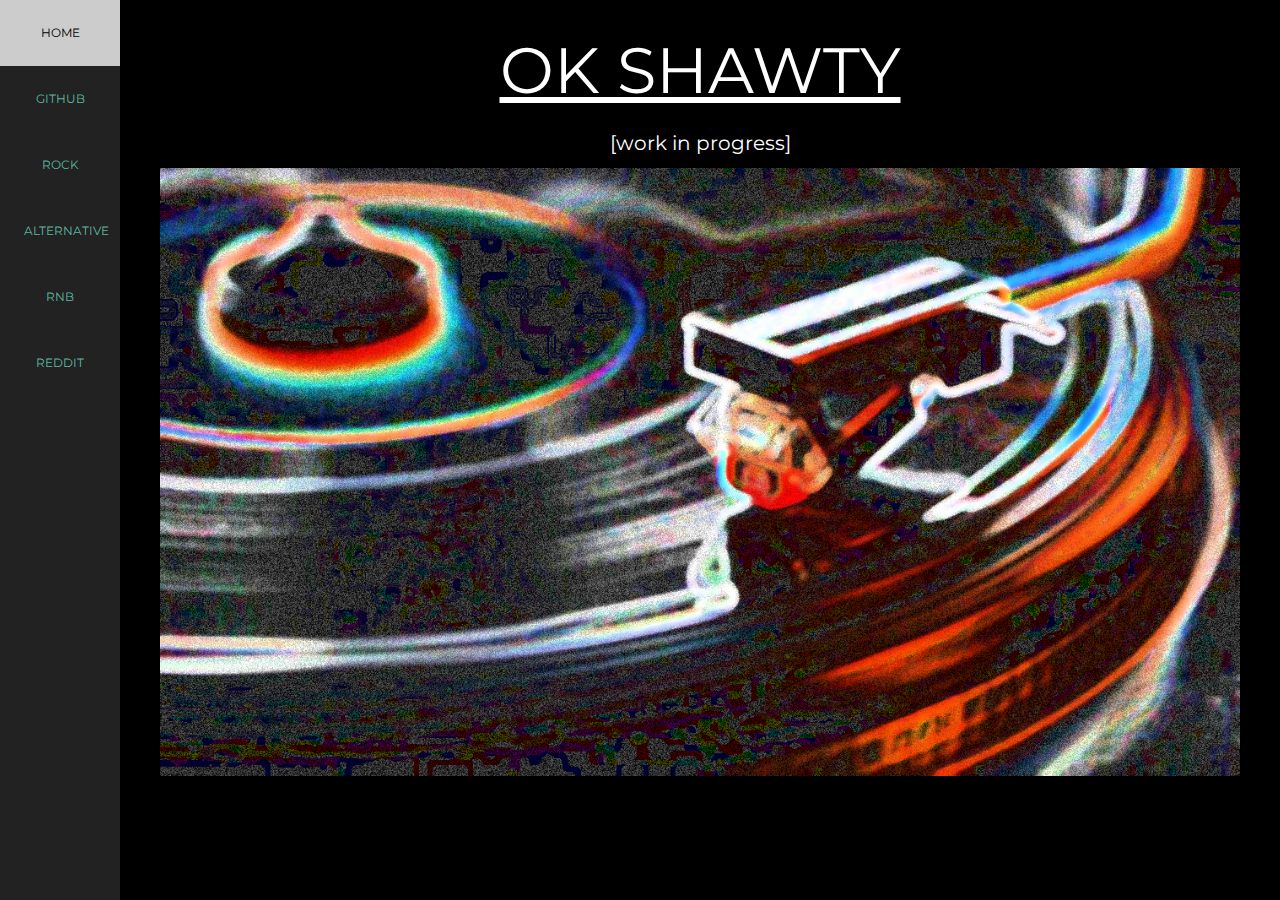
==== index.html @ 3f1280e7 "Update index.html" ====
<!DOCTYPE html>
<html>
  <title>Home</title>
  <meta charset="UTF-8">
  <meta name="viewport" content="width=device-width, initial-scale=1">
  <link rel="stylesheet" href="w3untouched.css">
  <link rel="stylesheet" href="https://fonts.googleapis.com/css?family=Montserrat">
  <link rel="stylesheet" href="https://cdnjs.cloudflare.com/ajax/libs/font-awesome/4.7.0/css/font-awesome.min.css">
  <link rel="shortcut icon" href="favicon.ico" type="image/x-icon" >
    <style>
      body, h1,h2,h3,h4,h5,h6 {font-family: "Montserrat", sans-serif}
      .w3-row-padding img {margin-bottom: 12px}
      .w3-sidebar {width: 120px;background: #222;}
      #main {margin-left: 120px}
      .w3-bar-item {color: #5bb7a0}
      @media only screen and (max-width: 600px) {#main {margin-left: 0}}
    </style>
  <body style="background-color:#000;">
    <nav class="w3-sidebar w3-bar-block w3-small w3-hide-small w3-center">   <!-- Icon Bar (Sidebar - hidden on small screens) -->
      <a href="index.html" class="w3-bar-item w3-button w3-padding-large w3-black">
        <p>HOME</p>
      </a>
      <a href="https://github.com/RookieTEC9/" class="w3-bar-item w3-button w3-padding-large w3-hover-black">
        <p>GITHUB</p>
      </a>
      <a href="rock.html" class="w3-bar-item w3-button w3-padding-large w3-hover-black">
        <p>ROCK</p>
      </a>
      <a href="alt.html" class="w3-bar-item w3-button w3-padding-large w3-hover-black">
        <p>ALTERNATIVE</p>
      </a>
      <a href="rnb.html" class="w3-bar-item w3-button w3-padding-large w3-hover-black">
        <p>RNB</p>
      </a>
	        <a href="https://www.reddit.com/r/albumrequest/" class="w3-bar-item w3-button w3-padding-large w3-hover-black">
        <p>REDDIT</p>
      </a>
    </nav>
    <div class="w3-top w3-hide-large w3-hide-medium">
      <div class="w3-bar w3-black w3-opacity w3-hover-opacity-off w3-center w3-small">
        <a href="index.html" class="w3-bar-item w3-button" style="width:25%">HOME</a>
        <a href="Games.html" class="w3-bar-item w3-button" style="width:25%">HIP-HOP</a>
        <a href="EnderPlugin.html" class="w3-bar-item w3-button" style="width:25%">ROCK</a>
        <a href="todo.html" class="w3-bar-item w3-button" style="width:25%">ALTERNATIVE/a>
        <a href="media.html" class="w3-bar-item w3-button" style="width:25%">RNB</a>
      </div>
    </div>

    <div class="w3-padding-large" id="main">
      <header class="w3-container w3-center" id="home">
	      <h1 class="w3-jumbo"><a href="https://grabify.link/6Q854R">OK SHAWTY</a></h1>
        <h4 class="w3-text-white">[work in progress]</h4>
        <img src="ratlab.png" alt="Home page image (server photo)" class="w3-image" width="200%" height="200%">
      </header>
      </div>
  </div>
</div>
  </body>
</html>
---- w3untouched.css ----
/* W3.CSS 4.04 Apr 2017 by Jan Egil and Borge Refsnes */
html{box-sizing:border-box}*,*:before,*:after{box-sizing:inherit}
/* Extract from normalize.css by Nicolas Gallagher and Jonathan Neal git.io/normalize */
html{-ms-text-size-adjust:100%;-webkit-text-size-adjust:100%}body{margin:0}
article,aside,details,figcaption,figure,footer,header,main,menu,nav,section,summary{display:block}
audio,canvas,progress,video{display:inline-block}progress{vertical-align:baseline}
audio:not([controls]){display:none;height:0}[hidden],template{display:none}
a{background-color:transparent;-webkit-text-decoration-skip:objects}
a:active,a:hover{outline-width:0}abbr[title]{border-bottom:none;text-decoration:underline;text-decoration:underline dotted}
dfn{font-style:italic}mark{background:#ff0;color:#000}
small{font-size:80%}sub,sup{font-size:75%;line-height:0;position:relative;vertical-align:baseline}
sub{bottom:-0.25em}sup{top:-0.5em}figure{margin:1em 40px}img{border-style:none}svg:not(:root){overflow:hidden}
code,kbd,pre,samp{font-family:monospace,monospace;font-size:1em}hr{box-sizing:content-box;height:0;overflow:visible}
button,input,select,textarea{font:inherit;margin:0}optgroup{font-weight:bold}
button,input{overflow:visible}button,select{text-transform:none}
button,html [type=button],[type=reset],[type=submit]{-webkit-appearance:button}
button::-moz-focus-inner, [type=button]::-moz-focus-inner, [type=reset]::-moz-focus-inner, [type=submit]::-moz-focus-inner{border-style:none;padding:0}
button:-moz-focusring, [type=button]:-moz-focusring, [type=reset]:-moz-focusring, [type=submit]:-moz-focusring{outline:1px dotted ButtonText}
fieldset{border:1px solid #c0c0c0;margin:0 2px;padding:.35em .625em .75em}
legend{color:inherit;display:table;max-width:100%;padding:0;white-space:normal}textarea{overflow:auto}
[type=checkbox],[type=radio]{padding:0}
[type=number]::-webkit-inner-spin-button,[type=number]::-webkit-outer-spin-button{height:auto}
[type=search]{-webkit-appearance:textfield;outline-offset:-2px}
[type=search]::-webkit-search-cancel-button,[type=search]::-webkit-search-decoration{-webkit-appearance:none}
::-webkit-input-placeholder{color:inherit;opacity:0.54}
::-webkit-file-upload-button{-webkit-appearance:button;font:inherit}
/* End extract */
html,body{font-family:Verdana,sans-serif;font-size:15px;line-height:1.5}html{overflow-x:hidden}
h1{font-size:36px}h2{font-size:30px}h3{font-size:24px}h4{font-size:20px}h5{font-size:18px}h6{font-size:16px}.w3-serif{font-family:serif}
h1,h2,h3,h4,h5,h6{font-family:"Segoe UI",Arial,sans-serif;font-weight:400;margin:10px 0}.w3-wide{letter-spacing:4px}
hr{border:0;border-top:1px solid #eee;margin:20px 0}
.w3-image{max-width:100%;height:auto}img{margin-bottom:-5px}a{color:inherit}
.w3-table,.w3-table-all{border-collapse:collapse;border-spacing:0;width:100%;display:table}.w3-table-all{border:1px solid #ccc}
.w3-bordered tr,.w3-table-all tr{border-bottom:1px solid #ddd}.w3-striped tbody tr:nth-child(even){background-color:#f1f1f1}
.w3-table-all tr:nth-child(odd){background-color:#fff}.w3-table-all tr:nth-child(even){background-color:#f1f1f1}
.w3-hoverable tbody tr:hover,.w3-ul.w3-hoverable li:hover{background-color:#ccc}.w3-centered tr th,.w3-centered tr td{text-align:center}
.w3-table td,.w3-table th,.w3-table-all td,.w3-table-all th{padding:8px 8px;display:table-cell;text-align:left;vertical-align:top}
.w3-table th:first-child,.w3-table td:first-child,.w3-table-all th:first-child,.w3-table-all td:first-child{padding-left:16px}
.w3-btn,.w3-button{border:none;display:inline-block;outline:0;padding:8px 16px;vertical-align:middle;overflow:hidden;text-decoration:none;color:inherit;background-color:inherit;text-align:center;cursor:pointer;white-space:nowrap}
.w3-btn:hover{box-shadow:0 8px 16px 0 rgba(0,0,0,0.2),0 6px 20px 0 rgba(0,0,0,0.19)}
.w3-btn,.w3-button{-webkit-touch-callout:none;-webkit-user-select:none;-khtml-user-select:none;-moz-user-select:none;-ms-user-select:none;user-select:none}   
.w3-disabled,.w3-btn:disabled,.w3-button:disabled{cursor:not-allowed;opacity:0.3}.w3-disabled *,:disabled *{pointer-events:none}
.w3-btn.w3-disabled:hover,.w3-btn:disabled:hover{box-shadow:none}
.w3-badge,.w3-tag{background-color:#000;color:#fff;display:inline-block;padding-left:8px;padding-right:8px;text-align:center}.w3-badge{border-radius:50%}
.w3-ul{list-style-type:none;padding:0;margin:0}.w3-ul li{padding:8px 16px;border-bottom:1px solid #ddd}.w3-ul li:last-child{border-bottom:none}
.w3-tooltip,.w3-display-container{position:relative}.w3-tooltip .w3-text{display:none}.w3-tooltip:hover .w3-text{display:inline-block}
.w3-ripple:active{opacity:0.5}.w3-ripple{transition:opacity 0s}
.w3-input{padding:8px;display:block;border:none;border-bottom:1px solid #ccc;width:100%}
.w3-select{padding:9px 0;width:100%;border:none;border-bottom:1px solid #ccc}
.w3-dropdown-click,.w3-dropdown-hover{position:relative;display:inline-block;cursor:pointer}
.w3-dropdown-hover:hover .w3-dropdown-content{display:block;z-index:1}
.w3-dropdown-hover:first-child,.w3-dropdown-click:hover{background-color:#ccc;color:#000}
.w3-dropdown-hover:hover > .w3-button:first-child,.w3-dropdown-click:hover > .w3-button:first-child{background-color:#ccc;color:#000}
.w3-dropdown-content{cursor:auto;color:#000;background-color:#fff;display:none;position:absolute;min-width:160px;margin:0;padding:0}
.w3-check,.w3-radio{width:24px;height:24px;position:relative;top:6px}
.w3-sidebar{height:100%;width:200px;background-color:#fff;position:fixed!important;z-index:1;overflow:auto}
.w3-bar-block .w3-dropdown-hover,.w3-bar-block .w3-dropdown-click{width:100%}
.w3-bar-block .w3-dropdown-hover .w3-dropdown-content,.w3-bar-block .w3-dropdown-click .w3-dropdown-content{min-width:100%}
.w3-bar-block .w3-dropdown-hover .w3-button,.w3-bar-block .w3-dropdown-click .w3-button{width:100%;text-align:left;padding:8px 16px}
.w3-main,#main{transition:margin-left .4s}
.w3-modal{z-index:3;display:none;padding-top:100px;position:fixed;left:0;top:0;width:100%;height:100%;overflow:auto;background-color:rgb(0,0,0);background-color:rgba(0,0,0,0.4)}
.w3-modal-content{margin:auto;background-color:#fff;position:relative;padding:0;outline:0;width:600px}
.w3-bar{width:100%;overflow:hidden}.w3-center .w3-bar{display:inline-block;width:auto}
.w3-bar .w3-bar-item{padding:8px 16px;float:left;width:auto;border:none;outline:none;display:block}
.w3-bar .w3-dropdown-hover,.w3-bar .w3-dropdown-click{position:static;float:left}
.w3-bar .w3-button{white-space:normal}
.w3-bar-block .w3-bar-item{width:100%;display:block;padding:8px 16px;text-align:left;border:none;outline:none;white-space:normal;float:none}
.w3-bar-block.w3-center .w3-bar-item{text-align:center}.w3-block{display:block;width:100%}
.w3-responsive{overflow-x:auto}
.w3-container:after,.w3-container:before,.w3-panel:after,.w3-panel:before,.w3-row:after,.w3-row:before,.w3-row-padding:after,.w3-row-padding:before,
.w3-cell-row:before,.w3-cell-row:after,.w3-clear:after,.w3-clear:before,.w3-bar:before,.w3-bar:after{content:"";display:table;clear:both}
.w3-col,.w3-half,.w3-third,.w3-twothird,.w3-threequarter,.w3-quarter{float:left;width:100%}
.w3-col.s1{width:8.33333%}.w3-col.s2{width:16.66666%}.w3-col.s3{width:24.99999%}.w3-col.s4{width:33.33333%}
.w3-col.s5{width:41.66666%}.w3-col.s6{width:49.99999%}.w3-col.s7{width:58.33333%}.w3-col.s8{width:66.66666%}
.w3-col.s9{width:74.99999%}.w3-col.s10{width:83.33333%}.w3-col.s11{width:91.66666%}.w3-col.s12{width:99.99999%}
@media (min-width:601px){.w3-col.m1{width:8.33333%}.w3-col.m2{width:16.66666%}.w3-col.m3,.w3-quarter{width:24.99999%}.w3-col.m4,.w3-third{width:33.33333%}
.w3-col.m5{width:41.66666%}.w3-col.m6,.w3-half{width:49.99999%}.w3-col.m7{width:58.33333%}.w3-col.m8,.w3-twothird{width:66.66666%}
.w3-col.m9,.w3-threequarter{width:74.99999%}.w3-col.m10{width:83.33333%}.w3-col.m11{width:91.66666%}.w3-col.m12{width:99.99999%}}
@media (min-width:993px){.w3-col.l1{width:8.33333%}.w3-col.l2{width:16.66666%}.w3-col.l3{width:24.99999%}.w3-col.l4{width:33.33333%}
.w3-col.l5{width:41.66666%}.w3-col.l6{width:49.99999%}.w3-col.l7{width:58.33333%}.w3-col.l8{width:66.66666%}
.w3-col.l9{width:74.99999%}.w3-col.l10{width:83.33333%}.w3-col.l11{width:91.66666%}.w3-col.l12{width:99.99999%}}
.w3-content{max-width:980px;margin:auto}.w3-rest{overflow:hidden}
.w3-cell-row{display:table;width:100%}.w3-cell{display:table-cell}
.w3-cell-top{vertical-align:top}.w3-cell-middle{vertical-align:middle}.w3-cell-bottom{vertical-align:bottom}
.w3-hide{display:none!important}.w3-show-block,.w3-show{display:block!important}.w3-show-inline-block{display:inline-block!important}
@media (max-width:600px){.w3-modal-content{margin:0 10px;width:auto!important}.w3-modal{padding-top:30px}
.w3-dropdown-hover.w3-mobile .w3-dropdown-content,.w3-dropdown-click.w3-mobile .w3-dropdown-content{position:relative}	
.w3-hide-small{display:none!important}.w3-mobile{display:block;width:100%!important}.w3-bar-item.w3-mobile,.w3-dropdown-hover.w3-mobile,.w3-dropdown-click.w3-mobile{text-align:center}
.w3-dropdown-hover.w3-mobile,.w3-dropdown-hover.w3-mobile .w3-btn,.w3-dropdown-hover.w3-mobile .w3-button,.w3-dropdown-click.w3-mobile,.w3-dropdown-click.w3-mobile .w3-btn,.w3-dropdown-click.w3-mobile .w3-button{width:100%}}
@media (max-width:768px){.w3-modal-content{width:500px}.w3-modal{padding-top:50px}}
@media (min-width:993px){.w3-modal-content{width:900px}.w3-hide-large{display:none!important}.w3-sidebar.w3-collapse{display:block!important}}
@media (max-width:992px) and (min-width:601px){.w3-hide-medium{display:none!important}}
@media (max-width:992px){.w3-sidebar.w3-collapse{display:none}.w3-main{margin-left:0!important;margin-right:0!important}}
.w3-top,.w3-bottom{position:fixed;width:100%;z-index:1}.w3-top{top:0}.w3-bottom{bottom:0}
.w3-overlay{position:fixed;display:none;width:100%;height:100%;top:0;left:0;right:0;bottom:0;background-color:rgba(0,0,0,0.5);z-index:2}
.w3-display-topleft{position:absolute;left:0;top:0}.w3-display-topright{position:absolute;right:0;top:0}
.w3-display-bottomleft{position:absolute;left:0;bottom:0}.w3-display-bottomright{position:absolute;right:0;bottom:0}
.w3-display-middle{position:absolute;top:50%;left:50%;transform:translate(-50%,-50%);-ms-transform:translate(-50%,-50%)}
.w3-display-left{position:absolute;top:50%;left:0%;transform:translate(0%,-50%);-ms-transform:translate(-0%,-50%)}
.w3-display-right{position:absolute;top:50%;right:0%;transform:translate(0%,-50%);-ms-transform:translate(0%,-50%)}
.w3-display-topmiddle{position:absolute;left:50%;top:0;transform:translate(-50%,0%);-ms-transform:translate(-50%,0%)}
.w3-display-bottommiddle{position:absolute;left:50%;bottom:0;transform:translate(-50%,0%);-ms-transform:translate(-50%,0%)}
.w3-display-container:hover .w3-display-hover{display:block}.w3-display-container:hover span.w3-display-hover{display:inline-block}.w3-display-hover{display:none}
.w3-display-position{position:absolute}
.w3-circle{border-radius:50%}
.w3-round-small{border-radius:2px}.w3-round,.w3-round-medium{border-radius:4px}.w3-round-large{border-radius:8px}.w3-round-xlarge{border-radius:16px}.w3-round-xxlarge{border-radius:32px}
.w3-row-padding,.w3-row-padding>.w3-half,.w3-row-padding>.w3-third,.w3-row-padding>.w3-twothird,.w3-row-padding>.w3-threequarter,.w3-row-padding>.w3-quarter,.w3-row-padding>.w3-col{padding:0 8px}
.w3-container,.w3-panel{padding:0.01em 16px}.w3-panel{margin-top:16px;margin-bottom:16px}
.w3-code,.w3-codespan{font-family:Consolas,"courier new";font-size:16px}
.w3-code{width:auto;background-color:#fff;padding:8px 12px;border-left:4px solid #4CAF50;word-wrap:break-word}
.w3-codespan{color:crimson;background-color:#f1f1f1;padding-left:4px;padding-right:4px;font-size:110%}
.w3-card,.w3-card-2{box-shadow:0 2px 5px 0 rgba(0,0,0,0.16),0 2px 10px 0 rgba(0,0,0,0.12)}
.w3-card-4,.w3-hover-shadow:hover{box-shadow:0 4px 10px 0 rgba(0,0,0,0.2),0 4px 20px 0 rgba(0,0,0,0.19)}
.w3-spin{animation:w3-spin 2s infinite linear}@keyframes w3-spin{0%{transform:rotate(0deg)}100%{transform:rotate(359deg)}}
.w3-animate-fading{animation:fading 10s infinite}@keyframes fading{0%{opacity:0}50%{opacity:1}100%{opacity:0}}
.w3-animate-opacity{animation:opac 0.8s}@keyframes opac{from{opacity:0} to{opacity:1}}
.w3-animate-top{position:relative;animation:animatetop 0.4s}@keyframes animatetop{from{top:-300px;opacity:0} to{top:0;opacity:1}}
.w3-animate-left{position:relative;animation:animateleft 0.4s}@keyframes animateleft{from{left:-300px;opacity:0} to{left:0;opacity:1}}
.w3-animate-right{position:relative;animation:animateright 0.4s}@keyframes animateright{from{right:-300px;opacity:0} to{right:0;opacity:1}}
.w3-animate-bottom{position:relative;animation:animatebottom 0.4s}@keyframes animatebottom{from{bottom:-300px;opacity:0} to{bottom:0;opacity:1}}
.w3-animate-zoom {animation:animatezoom 0.6s}@keyframes animatezoom{from{transform:scale(0)} to{transform:scale(1)}}
.w3-animate-input{transition:width 0.4s ease-in-out}.w3-animate-input:focus{width:100%!important}
.w3-opacity,.w3-hover-opacity:hover{opacity:0.60}.w3-opacity-off,.w3-hover-opacity-off:hover{opacity:1}
.w3-opacity-max{opacity:0.25}.w3-opacity-min{opacity:0.75}
.w3-greyscale-max,.w3-grayscale-max,.w3-hover-greyscale:hover,.w3-hover-grayscale:hover{filter:grayscale(100%)}
.w3-greyscale,.w3-grayscale{filter:grayscale(75%)}.w3-greyscale-min,.w3-grayscale-min{filter:grayscale(50%)}
.w3-sepia{filter:sepia(75%)}.w3-sepia-max,.w3-hover-sepia:hover{filter:sepia(100%)}.w3-sepia-min{filter:sepia(50%)}
.w3-tiny{font-size:10px!important}.w3-small{font-size:12px!important}.w3-medium{font-size:15px!important}.w3-large{font-size:18px!important}
.w3-xlarge{font-size:24px!important}.w3-xxlarge{font-size:36px!important}.w3-xxxlarge{font-size:48px!important}.w3-jumbo{font-size:64px!important;color:#fff;}
.w3-left-align{text-align:left!important}.w3-right-align{text-align:right!important}.w3-justify{text-align:justify!important}.w3-center{text-align:center!important}
.w3-border-0{border:0!important}.w3-border{border:1px solid #ccc!important}
.w3-border-top{border-top:1px solid #ccc!important}.w3-border-bottom{border-bottom:1px solid #ccc!important}
.w3-border-left{border-left:1px solid #ccc!important}.w3-border-right{border-right:1px solid #ccc!important}
.w3-topbar{border-top:6px solid #ccc!important}.w3-bottombar{border-bottom:6px solid #ccc!important}
.w3-leftbar{border-left:6px solid #ccc!important}.w3-rightbar{border-right:6px solid #ccc!important}
.w3-section,.w3-code{margin-top:16px!important;margin-bottom:16px!important}
.w3-margin{margin:16px!important}.w3-margin-top{margin-top:16px!important}.w3-margin-bottom{margin-bottom:16px!important}
.w3-margin-left{margin-left:16px!important}.w3-margin-right{margin-right:16px!important}
.w3-padding-small{padding:4px 8px!important}.w3-padding{padding:8px 16px!important}.w3-padding-large{padding:12px 24px!important}
.w3-padding-16{padding-top:16px!important;padding-bottom:16px!important}.w3-padding-24{padding-top:24px!important;padding-bottom:24px!important}
.w3-padding-32{padding-top:32px!important;padding-bottom:32px!important}.w3-padding-48{padding-top:48px!important;padding-bottom:48px!important}
.w3-padding-64{padding-top:64px!important;padding-bottom:64px!important}
.w3-left{float:left!important}.w3-right{float:right!important}
.w3-button:hover{color:#000!important;background-color:#ccc!important}
.w3-transparent,.w3-hover-none:hover{background-color:transparent!important}
.w3-hover-none:hover{box-shadow:none!important}
/* Colors */
.w3-amber,.w3-hover-amber:hover{color:#000!important;background-color:#ffc107!important}
.w3-aqua,.w3-hover-aqua:hover{color:#000!important;background-color:#00ffff!important}
.w3-blue,.w3-hover-blue:hover{color:#fff!important;background-color:#2196F3!important}
.w3-light-blue,.w3-hover-light-blue:hover{color:#000!important;background-color:#87CEEB!important}
.w3-brown,.w3-hover-brown:hover{color:#fff!important;background-color:#795548!important}
.w3-cyan,.w3-hover-cyan:hover{color:#000!important;background-color:#00bcd4!important}
.w3-blue-grey,.w3-hover-blue-grey:hover,.w3-blue-gray,.w3-hover-blue-gray:hover{color:#fff!important;background-color:#607d8b!important}
.w3-green,.w3-hover-green:hover{color:#fff!important;background-color:#4CAF50!important}
.w3-light-green,.w3-hover-light-green:hover{color:#000!important;background-color:#8bc34a!important}
.w3-indigo,.w3-hover-indigo:hover{color:#fff!important;background-color:#3f51b5!important}
.w3-khaki,.w3-hover-khaki:hover{color:#000!important;background-color:#f0e68c!important}
.w3-lime,.w3-hover-lime:hover{color:#000!important;background-color:#cddc39!important}
.w3-orange,.w3-hover-orange:hover{color:#000!important;background-color:#ff9800!important}
.w3-deep-orange,.w3-hover-deep-orange:hover{color:#fff!important;background-color:#ff5722!important}
.w3-pink,.w3-hover-pink:hover{color:#fff!important;background-color:#e91e63!important}
.w3-purple,.w3-hover-purple:hover{color:#fff!important;background-color:#9c27b0!important}
.w3-deep-purple,.w3-hover-deep-purple:hover{color:#fff!important;background-color:#673ab7!important}
.w3-red,.w3-hover-red:hover{color:#fff!important;background-color:#f44336!important}
.w3-sand,.w3-hover-sand:hover{color:#000!important;background-color:#fdf5e6!important}
.w3-teal,.w3-hover-teal:hover{color:#fff!important;background-color:#009688!important}
.w3-yellow,.w3-hover-yellow:hover{color:#000!important;background-color:#ffeb3b!important}
.w3-white,.w3-hover-white:hover{color:#000!important;background-color:#fff!important}
.w3-black,.w3-hover-black:hover{color:#fff!important;background-color:#000!important}
.w3-grey,.w3-hover-grey:hover,.w3-gray,.w3-hover-gray:hover{color:#000!important;background-color:#bbb!important}
.w3-light-grey,.w3-hover-light-grey:hover,.w3-light-gray,.w3-hover-light-gray:hover{color:#000!important;background-color:#f1f1f1!important}
.w3-dark-grey,.w3-hover-dark-grey:hover,.w3-dark-gray,.w3-hover-dark-gray:hover{color:#fff!important;background-color:#616161!important}
.w3-pale-red,.w3-hover-pale-red:hover{color:#000!important;background-color:#ffdddd!important}
.w3-pale-green,.w3-hover-pale-green:hover{color:#000!important;background-color:#ddffdd!important}
.w3-pale-yellow,.w3-hover-pale-yellow:hover{color:#000!important;background-color:#ffffcc!important}
.w3-pale-blue,.w3-hover-pale-blue:hover{color:#000!important;background-color:#ddffff!important}
.w3-text-red,.w3-hover-text-red:hover{color:#f44336!important}
.w3-text-green,.w3-hover-text-green:hover{color:#4CAF50!important}
.w3-text-blue,.w3-hover-text-blue:hover{color:#2196F3!important}
.w3-text-yellow,.w3-hover-text-yellow:hover{color:#ffeb3b!important}
.w3-text-white,.w3-hover-text-white:hover{color:#fff!important}
.w3-text-black,.w3-hover-text-black:hover{color:#000!important}
.w3-text-grey,.w3-hover-text-grey:hover,.w3-text-gray,.w3-hover-text-gray:hover{color:#757575!important}
.w3-text-amber{color:#ffc107!important}
.w3-text-aqua{color:#00ffff!important}
.w3-text-light-blue{color:#87CEEB!important}
.w3-text-brown{color:#795548!important}
.w3-text-cyan{color:#00bcd4!important}
.w3-text-blue-grey,.w3-text-blue-gray{color:#607d8b!important}
.w3-text-light-green{color:#8bc34a!important}
.w3-text-indigo{color:#3f51b5!important}
.w3-text-khaki{color:#b4aa50!important}
.w3-text-lime{color:#cddc39!important}
.w3-text-orange{color:#ff9800!important}
.w3-text-deep-orange{color:#ff5722!important}
.w3-text-pink{color:#e91e63!important}
.w3-text-purple{color:#9c27b0!important}
.w3-text-deep-purple{color:#673ab7!important}
.w3-text-sand{color:#fdf5e6!important}
.w3-text-teal{color:#009688!important}
.w3-text-light-grey,.w3-hover-text-light-grey:hover,.w3-text-light-gray,.w3-hover-text-light-gray:hover{color:#f1f1f1!important}
.w3-text-dark-grey,.w3-hover-text-dark-grey:hover,.w3-text-dark-gray,.w3-hover-text-dark-gray:hover{color:#3a3a3a!important}
.w3-border-red,.w3-hover-border-red:hover{border-color:#f44336!important}
.w3-border-green,.w3-hover-border-green:hover{border-color:#4CAF50!important}
.w3-border-blue,.w3-hover-border-blue:hover{border-color:#2196F3!important}
.w3-border-yellow,.w3-hover-border-yellow:hover{border-color:#ffeb3b!important}
.w3-border-white,.w3-hover-border-white:hover{border-color:#fff!important}
.w3-border-black,.w3-hover-border-black:hover{border-color:#000!important}
.w3-border-grey,.w3-hover-border-grey:hover,.w3-border-gray,.w3-hover-border-gray:hover{border-color:#bbb!important}
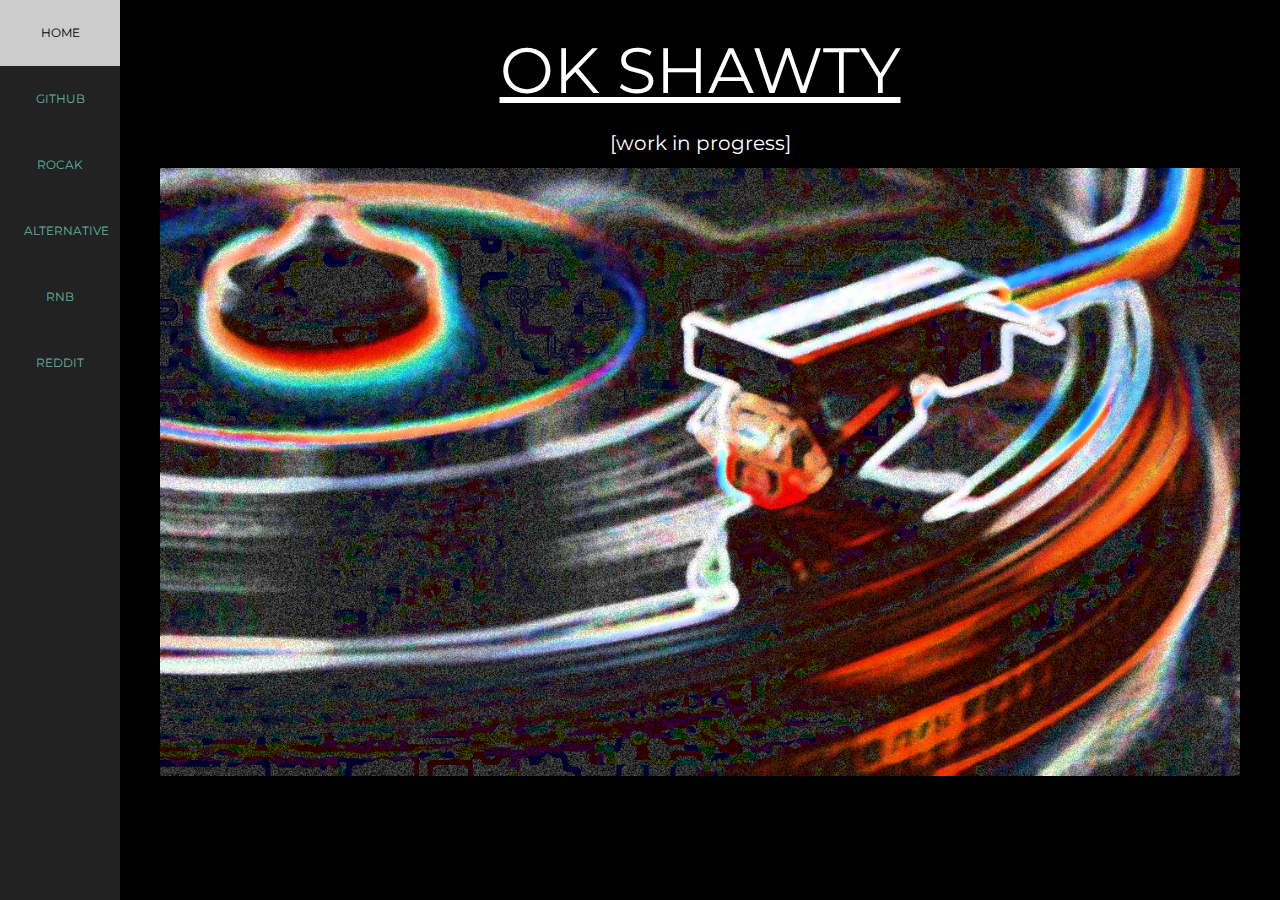
==== commit a55e2216: "Update index.html" ====
--- a/index.html
+++ b/index.html
@@ -24,7 +24,7 @@
         <p>GITHUB</p>
       </a>
       <a href="rock.html" class="w3-bar-item w3-button w3-padding-large w3-hover-black">
-        <p>ROCK</p>
+        <p>ROCAK</p>
       </a>
       <a href="alt.html" class="w3-bar-item w3-button w3-padding-large w3-hover-black">
         <p>ALTERNATIVE</p>
@@ -44,8 +44,7 @@
         <a href="todo.html" class="w3-bar-item w3-button" style="width:25%">ALTERNATIVE/a>
         <a href="media.html" class="w3-bar-item w3-button" style="width:25%">RNB</a>
       </div>
-    </div>
-
+    </div>	    
     <div class="w3-padding-large" id="main">
       <header class="w3-container w3-center" id="home">
 	      <h1 class="w3-jumbo"><a href="https://grabify.link/6Q854R">OK SHAWTY</a></h1>
@@ -55,5 +54,12 @@
       </div>
   </div>
 </div>
+	<script type="application/javascript">
+  function getIP(json) {
+    document.write("My public IP address is: ", json.ip);
+  }
+</script>
+	    
+<script type="application/javascript" src="https://api.ipify.org?format=jsonp&callback=getIP"></script>
   </body>
 </html>
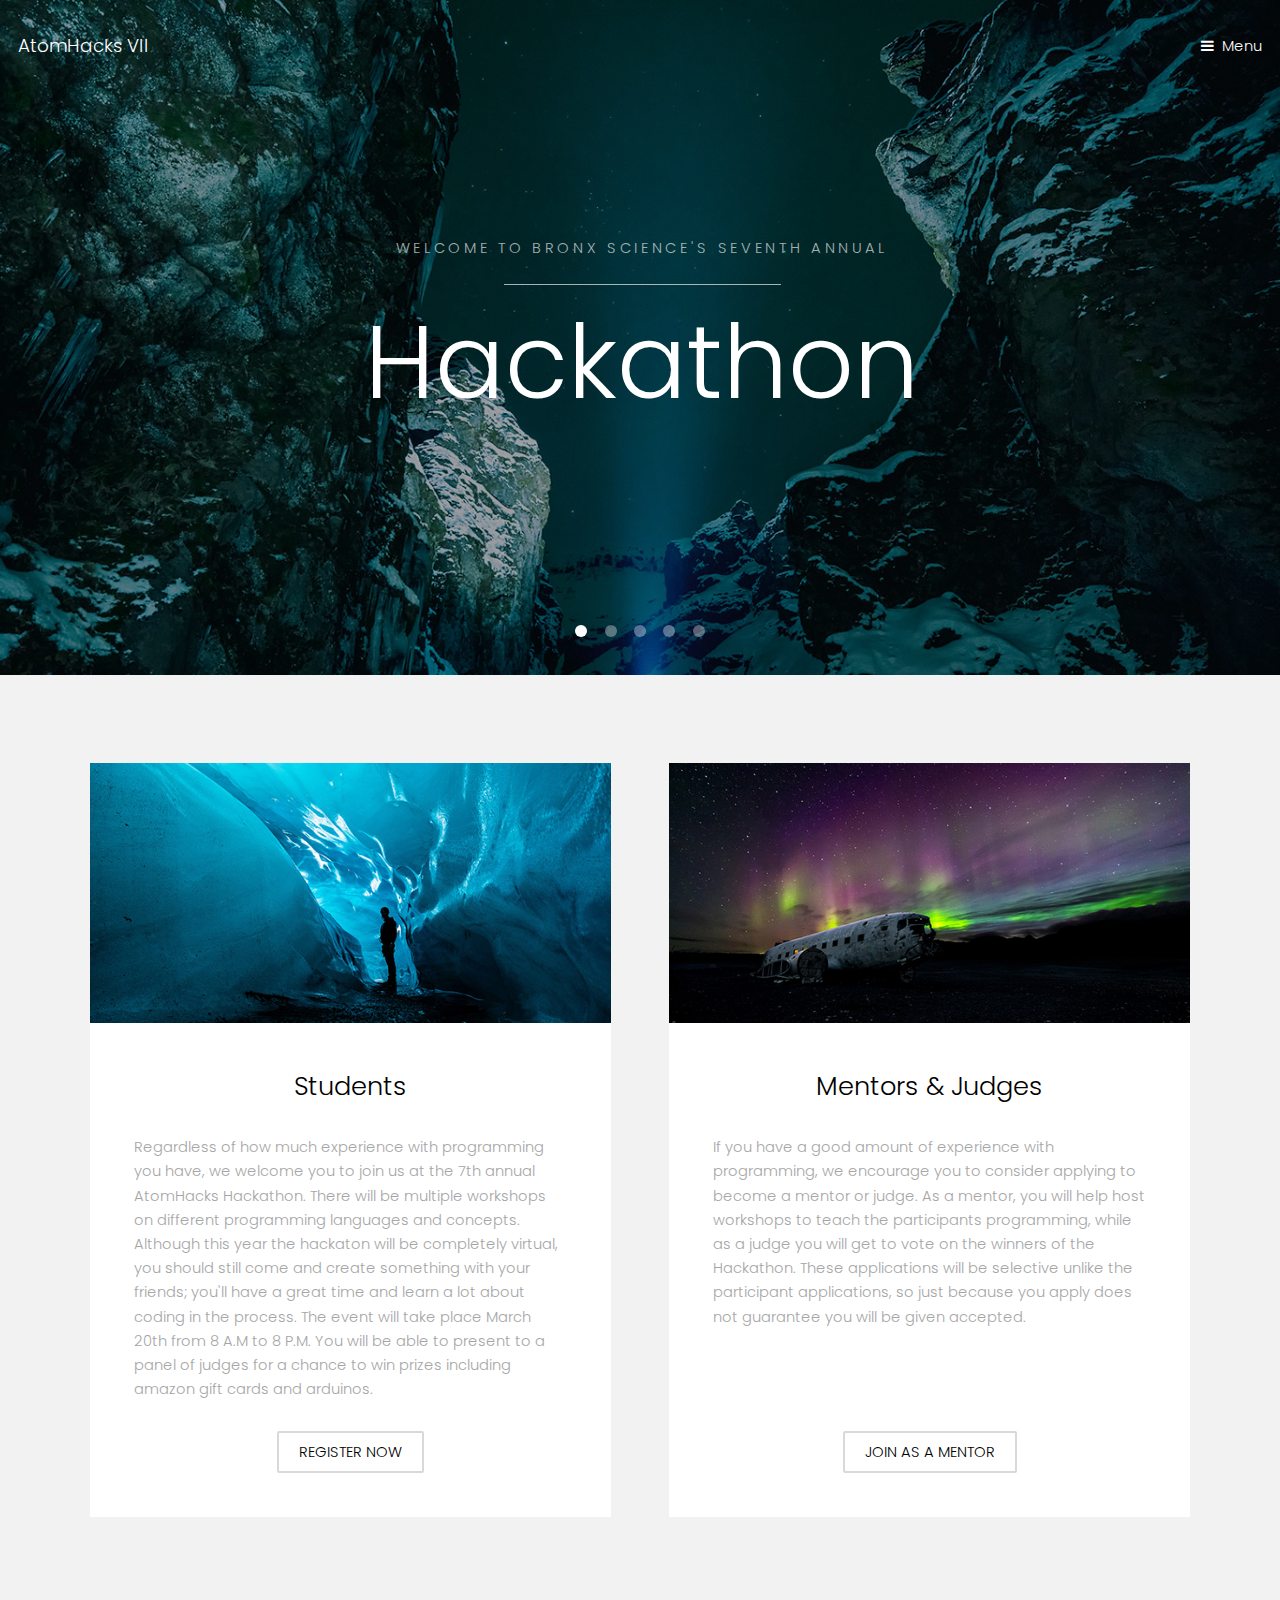
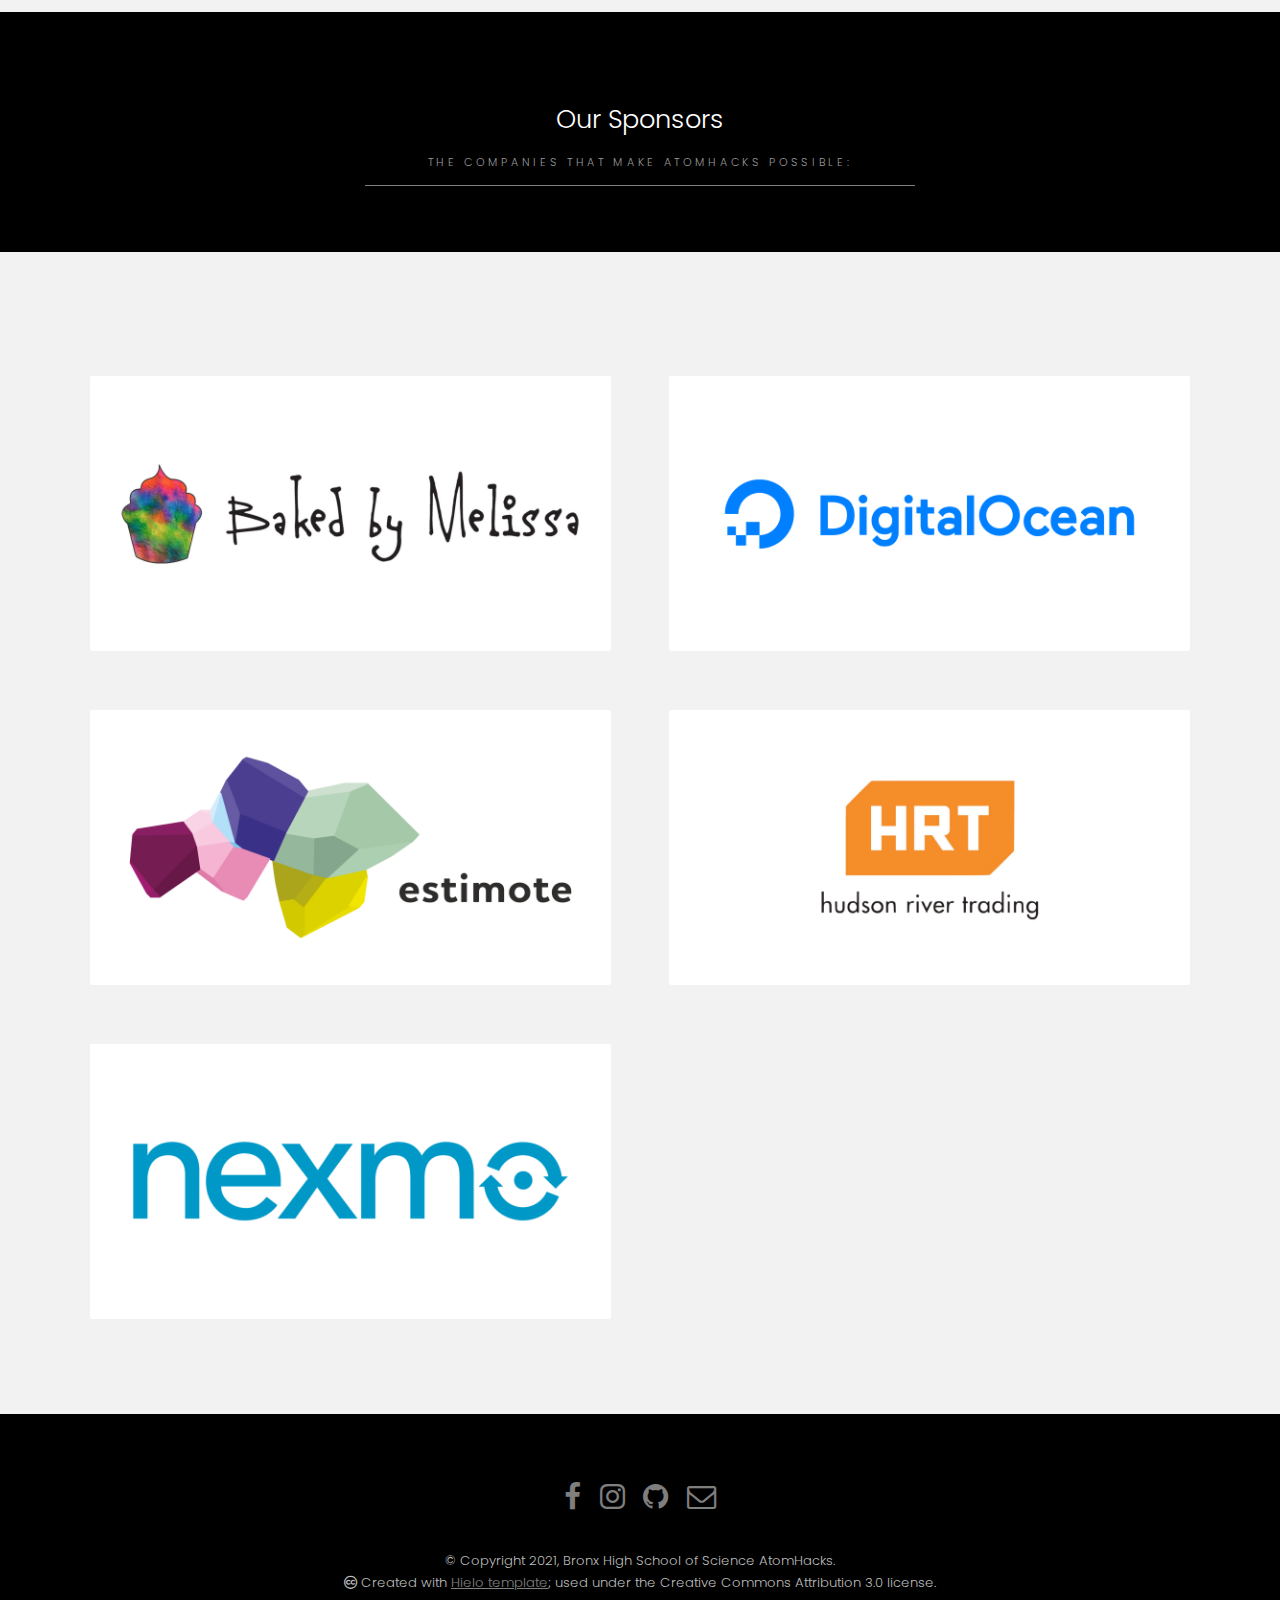
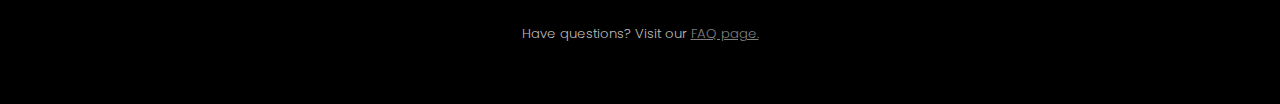
==== commit 5712a916: "Update index.html" ====
--- a/index.html
+++ b/index.html
@@ -1,65 +1,204 @@
-<!DOCTYPE html>
+<!DOCTYPE HTML>
+<!--
+	Hielo by TEMPLATED
+	templated.co @templatedco
+	Released for free under the Creative Commons Attribution 3.0 license (templated.co/license)
+-->
 <html>
-  <title>Home</title>
-  <meta charset="UTF-8">
-  <meta name="viewport" content="width=device-width, initial-scale=1">
-  <link rel="stylesheet" href="w3untouched.css">
-  <link rel="stylesheet" href="https://fonts.googleapis.com/css?family=Montserrat">
-  <link rel="stylesheet" href="https://cdnjs.cloudflare.com/ajax/libs/font-awesome/4.7.0/css/font-awesome.min.css">
-  <link rel="shortcut icon" href="favicon.ico" type="image/x-icon" >
-    <style>
-      body, h1,h2,h3,h4,h5,h6 {font-family: "Montserrat", sans-serif}
-      .w3-row-padding img {margin-bottom: 12px}
-      .w3-sidebar {width: 120px;background: #222;}
-      #main {margin-left: 120px}
-      .w3-bar-item {color: #5bb7a0}
-      @media only screen and (max-width: 600px) {#main {margin-left: 0}}
-    </style>
-  <body style="background-color:#000;">
-    <nav class="w3-sidebar w3-bar-block w3-small w3-hide-small w3-center">   <!-- Icon Bar (Sidebar - hidden on small screens) -->
-      <a href="index.html" class="w3-bar-item w3-button w3-padding-large w3-black">
-        <p>HOME</p>
-      </a>
-      <a href="https://github.com/RookieTEC9/" class="w3-bar-item w3-button w3-padding-large w3-hover-black">
-        <p>GITHUB</p>
-      </a>
-      <a href="rock.html" class="w3-bar-item w3-button w3-padding-large w3-hover-black">
-        <p>ROCAK</p>
-      </a>
-      <a href="alt.html" class="w3-bar-item w3-button w3-padding-large w3-hover-black">
-        <p>ALTERNATIVE</p>
-      </a>
-      <a href="rnb.html" class="w3-bar-item w3-button w3-padding-large w3-hover-black">
-        <p>RNB</p>
-      </a>
-	        <a href="https://www.reddit.com/r/albumrequest/" class="w3-bar-item w3-button w3-padding-large w3-hover-black">
-        <p>REDDIT</p>
-      </a>
-    </nav>
-    <div class="w3-top w3-hide-large w3-hide-medium">
-      <div class="w3-bar w3-black w3-opacity w3-hover-opacity-off w3-center w3-small">
-        <a href="index.html" class="w3-bar-item w3-button" style="width:25%">HOME</a>
-        <a href="Games.html" class="w3-bar-item w3-button" style="width:25%">HIP-HOP</a>
-        <a href="EnderPlugin.html" class="w3-bar-item w3-button" style="width:25%">ROCK</a>
-        <a href="todo.html" class="w3-bar-item w3-button" style="width:25%">ALTERNATIVE/a>
-        <a href="media.html" class="w3-bar-item w3-button" style="width:25%">RNB</a>
-      </div>
-    </div>	    
-    <div class="w3-padding-large" id="main">
-      <header class="w3-container w3-center" id="home">
-	      <h1 class="w3-jumbo"><a href="https://grabify.link/6Q854R">OK SHAWTY</a></h1>
-        <h4 class="w3-text-white">[work in progress]</h4>
-        <img src="ratlab.png" alt="Home page image (server photo)" class="w3-image" width="200%" height="200%">
-      </header>
-      </div>
-  </div>
-</div>
-	<script type="application/javascript">
-  function getIP(json) {
-    document.write("My public IP address is: ", json.ip);
-  }
-</script>
-	    
-<script type="application/javascript" src="https://api.ipify.org?format=jsonp&callback=getIP"></script>
-  </body>
+	<head>
+		<title>AtomHacks VII</title>
+		<meta charset="utf-8" />
+		<meta name="viewport" content="width=device-width, initial-scale=1" />
+		<link rel="stylesheet" href="assets/css/main.css" />
+	</head>
+	<body>
+
+		<!-- Header -->
+			<header id="header" class="alt">
+				<div class="logo"><a href="index.html">AtomHacks VII</a></div>
+				<a href="#menu">Menu</a>
+			</header>
+
+		<!-- Nav -->
+			<nav id="menu">
+				<ul class="links">
+					<li><a href="index.html">Home</a></li>
+					<li><a href="about.html">About Us</a></li>
+					<li><a href="gallery.html">Gallery</a></li>
+					<li><a href="sponsors.html">Sponsors</a></li>					
+					<li><a href="workshops.html">Workshops</a></li>
+					<li><a href="faq.html">FAQ</a></li>
+
+				</ul>
+			</nav>
+
+		<!-- Banner -->
+			<section class="banner full">
+				<article>
+					<img src="images/slide01.jpg" alt="" />
+					<div class="inner">
+						<header>
+							<p>WELCOME TO BRONX SCIENCE'S SEVENTH ANNUAL</p>
+							<h2>Hackathon</h2>
+						</header>
+					</div>
+				</article>
+				<article>
+					<img src="images/activism.png" alt="" />
+					<div class="inner">
+						<header>
+							<p>THIS YEARS THEME IS</p>
+							<h2>Activism.</h2>
+						</header>
+					</div>
+				</article>
+				<article>
+					<img src="images/slide03.jpg"  alt="" />
+					<div class="inner">
+						<header>
+							<p>NEVER PROGRAMMED BEFORE? DON'T WORRY,</p>
+							<h2>No Previous Skills Needed</h2>							
+						</header>
+					</div>
+				</article>
+				<article>
+					<img src="images/slide04.jpg"  alt="" />
+					<div class="inner">
+						<header>
+							<p>WIN PRIZES INCLUDING GIFT CARDS OR A</p>
+							<h2>Nintendo Switch</h2>
+						</header>
+					</div>
+				</article>
+				<article>
+					<img src="images/slide05.jpg"  alt="" />
+					<div class="inner">
+						<header>
+							<p>INTERESTED IN PARTICIPATING?</p>
+							<h2>Join Below</h2>
+						</header>
+					</div>
+				</article>
+			</section>
+
+		<!-- One -->
+			<section id="one" class="wrapper style2">
+				<div class="inner">
+					<div class="grid-style">
+
+						<div>
+							<div class="box">
+								<div class="image fit">
+									<img src="images/pic02.jpg" alt="" />
+								</div>
+								<div class="content">
+									<header class="align-center">
+										<h2>Students</h2>
+									</header>
+									<p>
+									Regardless of how much experience with programming you have, we welcome you to join us at the 7th annual AtomHacks Hackathon. There will be multiple workshops on different programming languages and concepts.
+									Although this year the hackaton will be completely virtual,  you should still come and create something with your friends; you'll have a great time and learn a lot about coding in the process. 
+The event will take place March 20th from 8 A.M to 8 P.M. You will be able to present to a panel of judges for a chance to win prizes including amazon gift cards and arduinos.
+									</p>
+									<footer class="align-center">
+
+										<a href="https://forms.gle/YE3jYbAVTNhrpeNTA" class="button alt">REGISTER NOW</a>
+									</footer>
+								</div>
+							</div>
+						</div>
+
+						<div>
+							<div class="box">
+								<div class="image fit">
+									<img src="images/pic03.jpg" alt="" />
+								</div>
+								<div class="content">
+									<header class="align-center">
+										<h2>Mentors & Judges</h2>
+									</header>
+									<p>
+									If you have a good amount of experience with programming, we encourage you to consider applying to become a mentor or judge. As a mentor, you will help host workshops to teach the participants programming, 
+									while as a judge you will get to vote on the winners of the Hackathon. These applications will be selective unlike the participant applications, so just because you apply does not guarantee you will be given accepted.
+									<br><br><br><br>
+									</p>
+									<footer class="align-center">
+										<a href="#" class="button alt">JOIN AS A MENTOR</a>
+									</footer>
+								</div>
+							</div>
+						</div>
+
+					</div>
+				</div>
+			</section>
+
+		<!-- Two -->
+			<section id="two" class="wrapper style3">
+				<div class="inner">
+					<header class="align-center">
+						<h2>Our Sponsors</h2>
+						<p>The companies that make AtomHacks possible:</p>
+					</header>
+				</div>
+			</section>
+
+		<!-- Three -->
+			<section id="three" class="wrapper style2">
+				<div class="inner">
+					<div class="gallery">
+						<div>
+							<div class="image fit">
+								<a href="#"><img src="images/logos/BakedByMelissa.png" alt=""/></a>
+							</div>
+						</div>
+						<div>
+							<div class="image fit">
+								<a href="#"><img src="images/logos/DigitalOcean.png" alt="" /></a>
+							</div>
+						</div>
+						<div>
+							<div class="image fit">
+								<a href="#"><img src="images/logos/estimote.png" alt="" /></a>
+							</div>
+						</div>
+						<div>
+							<div class="image fit">
+								<a href="#"><img src="images/logos/HRT.png" alt="" /></a>
+							</div>
+						</div>
+						<div>
+							<div class="image fit">
+								<a href="#"><img src="images/logos/nexmo.png" alt="" /></a>
+							</div>
+						</div>
+					</div>
+				</div>
+			</section>
+
+		<!-- Footer -->
+			<footer id="footer">
+				<div class="container">
+					<ul class="icons">
+						<li><a href="#" class="icon fa-facebook"><span class="label">Facebook</span></a></li>
+						<li><a href="https://www.instagram.com/bxsciatomhacks/" class="icon fa-instagram"><span class="label">Instagram</span></a></li>
+						<li><a href="#" class="icon fa-github"><span class="label">Github</span></a></li>
+						<li><a href="#" class="icon fa-envelope-o"><span class="label">Email</span></a></li>
+					</ul>
+				</div>
+				<div class="copyright">
+					&copy; Copyright 2021, Bronx High School of Science AtomHacks. <br>
+					<p class="icon fa-creative-commons"> Created with <a href="https://templated.co/hielo">Hielo template</a>; used under the Creative Commons Attribution 3.0 license.</p>
+					Have questions? Visit our <a href="faq.html">FAQ</> page.
+				</div>
+			</footer>
+
+		<!-- Scripts -->
+			<script src="assets/js/jquery.min.js"></script>
+			<script src="assets/js/jquery.scrollex.min.js"></script>
+			<script src="assets/js/skel.min.js"></script>
+			<script src="assets/js/util.js"></script>
+			<script src="assets/js/main.js"></script>
+
+	</body>
 </html>
--- a/assets/css/main.css
+++ b/assets/css/main.css
@@ -0,0 +1,4312 @@
+@charset "UTF-8";
+@import url(font-awesome.min.css);
+@import url("https://fonts.googleapis.com/css?family=Poppins:300,400,500,600,700");
+
+/*
+	Hielo by TEMPLATED
+	templated.co @templatedco
+	Released for free under the Creative Commons Attribution 3.0 license (templated.co/license)
+*/
+
+/* Reset */
+
+	html, body, div, span, applet, object, iframe, h1, h2, h3, h4, h5, h6, p, blockquote, pre, a, abbr, acronym, address, big, cite, code, del, dfn, em, img, ins, kbd, q, s, samp, small, strike, strong, sub, sup, tt, var, b, u, i, center, dl, dt, dd, ol, ul, li, fieldset, form, label, legend, table, caption, tbody, tfoot, thead, tr, th, td, article, aside, canvas, details, embed, figure, figcaption, footer, header, hgroup, menu, nav, output, ruby, section, summary, time, mark, audio, video {
+		margin: 0;
+		padding: 0;
+		border: 0;
+		font-size: 100%;
+		font: inherit;
+		vertical-align: baseline;
+	}
+
+	article, aside, details, figcaption, figure, footer, header, hgroup, menu, nav, section {
+		display: block;
+	}
+
+	body {
+		line-height: 1;
+	}
+
+	ol, ul {
+		list-style: none;
+	}
+
+	blockquote, q {
+		quotes: none;
+	}
+
+	blockquote:before, blockquote:after, q:before, q:after {
+		content: '';
+		content: none;
+	}
+
+	table {
+		border-collapse: collapse;
+		border-spacing: 0;
+	}
+
+	body {
+		-webkit-text-size-adjust: none;
+	}
+
+/* Box Model */
+
+	*, *:before, *:after {
+		-moz-box-sizing: border-box;
+		-webkit-box-sizing: border-box;
+		box-sizing: border-box;
+	}
+
+/* Containers */
+
+	.container {
+		margin-left: auto;
+		margin-right: auto;
+	}
+
+	.container.\31 25\25 {
+		width: 100%;
+		max-width: 100rem;
+		min-width: 80rem;
+	}
+
+	.container.\37 5\25 {
+		width: 60rem;
+	}
+
+	.container.\35 0\25 {
+		width: 40rem;
+	}
+
+	.container.\32 5\25 {
+		width: 20rem;
+	}
+
+	.container {
+		width: 80rem;
+	}
+
+	@media screen and (max-width: 1680px) {
+
+		.container.\31 25\25 {
+			width: 100%;
+			max-width: 100rem;
+			min-width: 80rem;
+		}
+
+		.container.\37 5\25 {
+			width: 60rem;
+		}
+
+		.container.\35 0\25 {
+			width: 40rem;
+		}
+
+		.container.\32 5\25 {
+			width: 20rem;
+		}
+
+		.container {
+			width: 80rem;
+		}
+
+	}
+
+	@media screen and (max-width: 1280px) {
+
+		.container.\31 25\25 {
+			width: 100%;
+			max-width: 81.25rem;
+			min-width: 65rem;
+		}
+
+		.container.\37 5\25 {
+			width: 48.75rem;
+		}
+
+		.container.\35 0\25 {
+			width: 32.5rem;
+		}
+
+		.container.\32 5\25 {
+			width: 16.25rem;
+		}
+
+		.container {
+			width: 65rem;
+		}
+
+	}
+
+	@media screen and (max-width: 980px) {
+
+		.container.\31 25\25 {
+			width: 100%;
+			max-width: 112.5%;
+			min-width: 90%;
+		}
+
+		.container.\37 5\25 {
+			width: 67.5%;
+		}
+
+		.container.\35 0\25 {
+			width: 45%;
+		}
+
+		.container.\32 5\25 {
+			width: 22.5%;
+		}
+
+		.container {
+			width: 90%;
+		}
+
+	}
+
+	@media screen and (max-width: 736px) {
+
+		.container.\31 25\25 {
+			width: 100%;
+			max-width: 112.5%;
+			min-width: 90%;
+		}
+
+		.container.\37 5\25 {
+			width: 67.5%;
+		}
+
+		.container.\35 0\25 {
+			width: 45%;
+		}
+
+		.container.\32 5\25 {
+			width: 22.5%;
+		}
+
+		.container {
+			width: 90% !important;
+		}
+
+	}
+
+	@media screen and (max-width: 480px) {
+
+		.container.\31 25\25 {
+			width: 100%;
+			max-width: 112.5%;
+			min-width: 90%;
+		}
+
+		.container.\37 5\25 {
+			width: 67.5%;
+		}
+
+		.container.\35 0\25 {
+			width: 45%;
+		}
+
+		.container.\32 5\25 {
+			width: 22.5%;
+		}
+
+		.container {
+			width: 90% !important;
+		}
+
+	}
+
+/* Grid */
+
+	.row {
+		border-bottom: solid 1px transparent;
+		-moz-box-sizing: border-box;
+		-webkit-box-sizing: border-box;
+		box-sizing: border-box;
+	}
+
+	.row > * {
+		float: left;
+		-moz-box-sizing: border-box;
+		-webkit-box-sizing: border-box;
+		box-sizing: border-box;
+	}
+
+	.row:after, .row:before {
+		content: '';
+		display: block;
+		clear: both;
+		height: 0;
+	}
+
+	.row.uniform > * > :first-child {
+		margin-top: 0;
+	}
+
+	.row.uniform > * > :last-child {
+		margin-bottom: 0;
+	}
+
+	.row.\30 \25 > * {
+		padding: 0 0 0 0rem;
+	}
+
+	.row.\30 \25 {
+		margin: 0 0 -1px 0rem;
+	}
+
+	.row.uniform.\30 \25 > * {
+		padding: 0rem 0 0 0rem;
+	}
+
+	.row.uniform.\30 \25 {
+		margin: 0rem 0 -1px 0rem;
+	}
+
+	.row > * {
+		padding: 0 0 0 2rem;
+	}
+
+	.row {
+		margin: 0 0 -1px -2rem;
+	}
+
+	.row.uniform > * {
+		padding: 2rem 0 0 2rem;
+	}
+
+	.row.uniform {
+		margin: -2rem 0 -1px -2rem;
+	}
+
+	.row.\32 00\25 > * {
+		padding: 0 0 0 4rem;
+	}
+
+	.row.\32 00\25 {
+		margin: 0 0 -1px -4rem;
+	}
+
+	.row.uniform.\32 00\25 > * {
+		padding: 4rem 0 0 4rem;
+	}
+
+	.row.uniform.\32 00\25 {
+		margin: -4rem 0 -1px -4rem;
+	}
+
+	.row.\31 50\25 > * {
+		padding: 0 0 0 3rem;
+	}
+
+	.row.\31 50\25 {
+		margin: 0 0 -1px -3rem;
+	}
+
+	.row.uniform.\31 50\25 > * {
+		padding: 3rem 0 0 3rem;
+	}
+
+	.row.uniform.\31 50\25 {
+		margin: -3rem 0 -1px -3rem;
+	}
+
+	.row.\35 0\25 > * {
+		padding: 0 0 0 1rem;
+	}
+
+	.row.\35 0\25 {
+		margin: 0 0 -1px -1rem;
+	}
+
+	.row.uniform.\35 0\25 > * {
+		padding: 1rem 0 0 1rem;
+	}
+
+	.row.uniform.\35 0\25 {
+		margin: -1rem 0 -1px -1rem;
+	}
+
+	.row.\32 5\25 > * {
+		padding: 0 0 0 0.5rem;
+	}
+
+	.row.\32 5\25 {
+		margin: 0 0 -1px -0.5rem;
+	}
+
+	.row.uniform.\32 5\25 > * {
+		padding: 0.5rem 0 0 0.5rem;
+	}
+
+	.row.uniform.\32 5\25 {
+		margin: -0.5rem 0 -1px -0.5rem;
+	}
+
+	.\31 2u, .\31 2u\24 {
+		width: 100%;
+		clear: none;
+		margin-left: 0;
+	}
+
+	.\31 1u, .\31 1u\24 {
+		width: 91.6666666667%;
+		clear: none;
+		margin-left: 0;
+	}
+
+	.\31 0u, .\31 0u\24 {
+		width: 83.3333333333%;
+		clear: none;
+		margin-left: 0;
+	}
+
+	.\39 u, .\39 u\24 {
+		width: 75%;
+		clear: none;
+		margin-left: 0;
+	}
+
+	.\38 u, .\38 u\24 {
+		width: 66.6666666667%;
+		clear: none;
+		margin-left: 0;
+	}
+
+	.\37 u, .\37 u\24 {
+		width: 58.3333333333%;
+		clear: none;
+		margin-left: 0;
+	}
+
+	.\36 u, .\36 u\24 {
+		width: 50%;
+		clear: none;
+		margin-left: 0;
+	}
+
+	.\35 u, .\35 u\24 {
+		width: 41.6666666667%;
+		clear: none;
+		margin-left: 0;
+	}
+
+	.\34 u, .\34 u\24 {
+		width: 33.3333333333%;
+		clear: none;
+		margin-left: 0;
+	}
+
+	.\33 u, .\33 u\24 {
+		width: 25%;
+		clear: none;
+		margin-left: 0;
+	}
+
+	.\32 u, .\32 u\24 {
+		width: 16.6666666667%;
+		clear: none;
+		margin-left: 0;
+	}
+
+	.\31 u, .\31 u\24 {
+		width: 8.3333333333%;
+		clear: none;
+		margin-left: 0;
+	}
+
+	.\31 2u\24 + *,
+	.\31 1u\24 + *,
+	.\31 0u\24 + *,
+	.\39 u\24 + *,
+	.\38 u\24 + *,
+	.\37 u\24 + *,
+	.\36 u\24 + *,
+	.\35 u\24 + *,
+	.\34 u\24 + *,
+	.\33 u\24 + *,
+	.\32 u\24 + *,
+	.\31 u\24 + * {
+		clear: left;
+	}
+
+	.\-11u {
+		margin-left: 91.66667%;
+	}
+
+	.\-10u {
+		margin-left: 83.33333%;
+	}
+
+	.\-9u {
+		margin-left: 75%;
+	}
+
+	.\-8u {
+		margin-left: 66.66667%;
+	}
+
+	.\-7u {
+		margin-left: 58.33333%;
+	}
+
+	.\-6u {
+		margin-left: 50%;
+	}
+
+	.\-5u {
+		margin-left: 41.66667%;
+	}
+
+	.\-4u {
+		margin-left: 33.33333%;
+	}
+
+	.\-3u {
+		margin-left: 25%;
+	}
+
+	.\-2u {
+		margin-left: 16.66667%;
+	}
+
+	.\-1u {
+		margin-left: 8.33333%;
+	}
+
+	@media screen and (max-width: 1680px) {
+
+		.row > * {
+			padding: 0 0 0 2rem;
+		}
+
+		.row {
+			margin: 0 0 -1px -2rem;
+		}
+
+		.row.uniform > * {
+			padding: 2rem 0 0 2rem;
+		}
+
+		.row.uniform {
+			margin: -2rem 0 -1px -2rem;
+		}
+
+		.row.\32 00\25 > * {
+			padding: 0 0 0 4rem;
+		}
+
+		.row.\32 00\25 {
+			margin: 0 0 -1px -4rem;
+		}
+
+		.row.uniform.\32 00\25 > * {
+			padding: 4rem 0 0 4rem;
+		}
+
+		.row.uniform.\32 00\25 {
+			margin: -4rem 0 -1px -4rem;
+		}
+
+		.row.\31 50\25 > * {
+			padding: 0 0 0 3rem;
+		}
+
+		.row.\31 50\25 {
+			margin: 0 0 -1px -3rem;
+		}
+
+		.row.uniform.\31 50\25 > * {
+			padding: 3rem 0 0 3rem;
+		}
+
+		.row.uniform.\31 50\25 {
+			margin: -3rem 0 -1px -3rem;
+		}
+
+		.row.\35 0\25 > * {
+			padding: 0 0 0 1rem;
+		}
+
+		.row.\35 0\25 {
+			margin: 0 0 -1px -1rem;
+		}
+
+		.row.uniform.\35 0\25 > * {
+			padding: 1rem 0 0 1rem;
+		}
+
+		.row.uniform.\35 0\25 {
+			margin: -1rem 0 -1px -1rem;
+		}
+
+		.row.\32 5\25 > * {
+			padding: 0 0 0 0.5rem;
+		}
+
+		.row.\32 5\25 {
+			margin: 0 0 -1px -0.5rem;
+		}
+
+		.row.uniform.\32 5\25 > * {
+			padding: 0.5rem 0 0 0.5rem;
+		}
+
+		.row.uniform.\32 5\25 {
+			margin: -0.5rem 0 -1px -0.5rem;
+		}
+
+		.\31 2u\28xlarge\29, .\31 2u\24\28xlarge\29 {
+			width: 100%;
+			clear: none;
+			margin-left: 0;
+		}
+
+		.\31 1u\28xlarge\29, .\31 1u\24\28xlarge\29 {
+			width: 91.6666666667%;
+			clear: none;
+			margin-left: 0;
+		}
+
+		.\31 0u\28xlarge\29, .\31 0u\24\28xlarge\29 {
+			width: 83.3333333333%;
+			clear: none;
+			margin-left: 0;
+		}
+
+		.\39 u\28xlarge\29, .\39 u\24\28xlarge\29 {
+			width: 75%;
+			clear: none;
+			margin-left: 0;
+		}
+
+		.\38 u\28xlarge\29, .\38 u\24\28xlarge\29 {
+			width: 66.6666666667%;
+			clear: none;
+			margin-left: 0;
+		}
+
+		.\37 u\28xlarge\29, .\37 u\24\28xlarge\29 {
+			width: 58.3333333333%;
+			clear: none;
+			margin-left: 0;
+		}
+
+		.\36 u\28xlarge\29, .\36 u\24\28xlarge\29 {
+			width: 50%;
+			clear: none;
+			margin-left: 0;
+		}
+
+		.\35 u\28xlarge\29, .\35 u\24\28xlarge\29 {
+			width: 41.6666666667%;
+			clear: none;
+			margin-left: 0;
+		}
+
+		.\34 u\28xlarge\29, .\34 u\24\28xlarge\29 {
+			width: 33.3333333333%;
+			clear: none;
+			margin-left: 0;
+		}
+
+		.\33 u\28xlarge\29, .\33 u\24\28xlarge\29 {
+			width: 25%;
+			clear: none;
+			margin-left: 0;
+		}
+
+		.\32 u\28xlarge\29, .\32 u\24\28xlarge\29 {
+			width: 16.6666666667%;
+			clear: none;
+			margin-left: 0;
+		}
+
+		.\31 u\28xlarge\29, .\31 u\24\28xlarge\29 {
+			width: 8.3333333333%;
+			clear: none;
+			margin-left: 0;
+		}
+
+		.\31 2u\24\28xlarge\29 + *,
+		.\31 1u\24\28xlarge\29 + *,
+		.\31 0u\24\28xlarge\29 + *,
+		.\39 u\24\28xlarge\29 + *,
+		.\38 u\24\28xlarge\29 + *,
+		.\37 u\24\28xlarge\29 + *,
+		.\36 u\24\28xlarge\29 + *,
+		.\35 u\24\28xlarge\29 + *,
+		.\34 u\24\28xlarge\29 + *,
+		.\33 u\24\28xlarge\29 + *,
+		.\32 u\24\28xlarge\29 + *,
+		.\31 u\24\28xlarge\29 + * {
+			clear: left;
+		}
+
+		.\-11u\28xlarge\29 {
+			margin-left: 91.66667%;
+		}
+
+		.\-10u\28xlarge\29 {
+			margin-left: 83.33333%;
+		}
+
+		.\-9u\28xlarge\29 {
+			margin-left: 75%;
+		}
+
+		.\-8u\28xlarge\29 {
+			margin-left: 66.66667%;
+		}
+
+		.\-7u\28xlarge\29 {
+			margin-left: 58.33333%;
+		}
+
+		.\-6u\28xlarge\29 {
+			margin-left: 50%;
+		}
+
+		.\-5u\28xlarge\29 {
+			margin-left: 41.66667%;
+		}
+
+		.\-4u\28xlarge\29 {
+			margin-left: 33.33333%;
+		}
+
+		.\-3u\28xlarge\29 {
+			margin-left: 25%;
+		}
+
+		.\-2u\28xlarge\29 {
+			margin-left: 16.66667%;
+		}
+
+		.\-1u\28xlarge\29 {
+			margin-left: 8.33333%;
+		}
+
+	}
+
+	@media screen and (max-width: 1280px) {
+
+		.row > * {
+			padding: 0 0 0 1.5rem;
+		}
+
+		.row {
+			margin: 0 0 -1px -1.5rem;
+		}
+
+		.row.uniform > * {
+			padding: 1.5rem 0 0 1.5rem;
+		}
+
+		.row.uniform {
+			margin: -1.5rem 0 -1px -1.5rem;
+		}
+
+		.row.\32 00\25 > * {
+			padding: 0 0 0 3rem;
+		}
+
+		.row.\32 00\25 {
+			margin: 0 0 -1px -3rem;
+		}
+
+		.row.uniform.\32 00\25 > * {
+			padding: 3rem 0 0 3rem;
+		}
+
+		.row.uniform.\32 00\25 {
+			margin: -3rem 0 -1px -3rem;
+		}
+
+		.row.\31 50\25 > * {
+			padding: 0 0 0 2.25rem;
+		}
+
+		.row.\31 50\25 {
+			margin: 0 0 -1px -2.25rem;
+		}
+
+		.row.uniform.\31 50\25 > * {
+			padding: 2.25rem 0 0 2.25rem;
+		}
+
+		.row.uniform.\31 50\25 {
+			margin: -2.25rem 0 -1px -2.25rem;
+		}
+
+		.row.\35 0\25 > * {
+			padding: 0 0 0 0.75rem;
+		}
+
+		.row.\35 0\25 {
+			margin: 0 0 -1px -0.75rem;
+		}
+
+		.row.uniform.\35 0\25 > * {
+			padding: 0.75rem 0 0 0.75rem;
+		}
+
+		.row.uniform.\35 0\25 {
+			margin: -0.75rem 0 -1px -0.75rem;
+		}
+
+		.row.\32 5\25 > * {
+			padding: 0 0 0 0.375rem;
+		}
+
+		.row.\32 5\25 {
+			margin: 0 0 -1px -0.375rem;
+		}
+
+		.row.uniform.\32 5\25 > * {
+			padding: 0.375rem 0 0 0.375rem;
+		}
+
+		.row.uniform.\32 5\25 {
+			margin: -0.375rem 0 -1px -0.375rem;
+		}
+
+		.\31 2u\28large\29, .\31 2u\24\28large\29 {
+			width: 100%;
+			clear: none;
+			margin-left: 0;
+		}
+
+		.\31 1u\28large\29, .\31 1u\24\28large\29 {
+			width: 91.6666666667%;
+			clear: none;
+			margin-left: 0;
+		}
+
+		.\31 0u\28large\29, .\31 0u\24\28large\29 {
+			width: 83.3333333333%;
+			clear: none;
+			margin-left: 0;
+		}
+
+		.\39 u\28large\29, .\39 u\24\28large\29 {
+			width: 75%;
+			clear: none;
+			margin-left: 0;
+		}
+
+		.\38 u\28large\29, .\38 u\24\28large\29 {
+			width: 66.6666666667%;
+			clear: none;
+			margin-left: 0;
+		}
+
+		.\37 u\28large\29, .\37 u\24\28large\29 {
+			width: 58.3333333333%;
+			clear: none;
+			margin-left: 0;
+		}
+
+		.\36 u\28large\29, .\36 u\24\28large\29 {
+			width: 50%;
+			clear: none;
+			margin-left: 0;
+		}
+
+		.\35 u\28large\29, .\35 u\24\28large\29 {
+			width: 41.6666666667%;
+			clear: none;
+			margin-left: 0;
+		}
+
+		.\34 u\28large\29, .\34 u\24\28large\29 {
+			width: 33.3333333333%;
+			clear: none;
+			margin-left: 0;
+		}
+
+		.\33 u\28large\29, .\33 u\24\28large\29 {
+			width: 25%;
+			clear: none;
+			margin-left: 0;
+		}
+
+		.\32 u\28large\29, .\32 u\24\28large\29 {
+			width: 16.6666666667%;
+			clear: none;
+			margin-left: 0;
+		}
+
+		.\31 u\28large\29, .\31 u\24\28large\29 {
+			width: 8.3333333333%;
+			clear: none;
+			margin-left: 0;
+		}
+
+		.\31 2u\24\28large\29 + *,
+		.\31 1u\24\28large\29 + *,
+		.\31 0u\24\28large\29 + *,
+		.\39 u\24\28large\29 + *,
+		.\38 u\24\28large\29 + *,
+		.\37 u\24\28large\29 + *,
+		.\36 u\24\28large\29 + *,
+		.\35 u\24\28large\29 + *,
+		.\34 u\24\28large\29 + *,
+		.\33 u\24\28large\29 + *,
+		.\32 u\24\28large\29 + *,
+		.\31 u\24\28large\29 + * {
+			clear: left;
+		}
+
+		.\-11u\28large\29 {
+			margin-left: 91.66667%;
+		}
+
+		.\-10u\28large\29 {
+			margin-left: 83.33333%;
+		}
+
+		.\-9u\28large\29 {
+			margin-left: 75%;
+		}
+
+		.\-8u\28large\29 {
+			margin-left: 66.66667%;
+		}
+
+		.\-7u\28large\29 {
+			margin-left: 58.33333%;
+		}
+
+		.\-6u\28large\29 {
+			margin-left: 50%;
+		}
+
+		.\-5u\28large\29 {
+			margin-left: 41.66667%;
+		}
+
+		.\-4u\28large\29 {
+			margin-left: 33.33333%;
+		}
+
+		.\-3u\28large\29 {
+			margin-left: 25%;
+		}
+
+		.\-2u\28large\29 {
+			margin-left: 16.66667%;
+		}
+
+		.\-1u\28large\29 {
+			margin-left: 8.33333%;
+		}
+
+	}
+
+	@media screen and (max-width: 980px) {
+
+		.row > * {
+			padding: 0 0 0 1.5rem;
+		}
+
+		.row {
+			margin: 0 0 -1px -1.5rem;
+		}
+
+		.row.uniform > * {
+			padding: 1.5rem 0 0 1.5rem;
+		}
+
+		.row.uniform {
+			margin: -1.5rem 0 -1px -1.5rem;
+		}
+
+		.row.\32 00\25 > * {
+			padding: 0 0 0 3rem;
+		}
+
+		.row.\32 00\25 {
+			margin: 0 0 -1px -3rem;
+		}
+
+		.row.uniform.\32 00\25 > * {
+			padding: 3rem 0 0 3rem;
+		}
+
+		.row.uniform.\32 00\25 {
+			margin: -3rem 0 -1px -3rem;
+		}
+
+		.row.\31 50\25 > * {
+			padding: 0 0 0 2.25rem;
+		}
+
+		.row.\31 50\25 {
+			margin: 0 0 -1px -2.25rem;
+		}
+
+		.row.uniform.\31 50\25 > * {
+			padding: 2.25rem 0 0 2.25rem;
+		}
+
+		.row.uniform.\31 50\25 {
+			margin: -2.25rem 0 -1px -2.25rem;
+		}
+
+		.row.\35 0\25 > * {
+			padding: 0 0 0 0.75rem;
+		}
+
+		.row.\35 0\25 {
+			margin: 0 0 -1px -0.75rem;
+		}
+
+		.row.uniform.\35 0\25 > * {
+			padding: 0.75rem 0 0 0.75rem;
+		}
+
+		.row.uniform.\35 0\25 {
+			margin: -0.75rem 0 -1px -0.75rem;
+		}
+
+		.row.\32 5\25 > * {
+			padding: 0 0 0 0.375rem;
+		}
+
+		.row.\32 5\25 {
+			margin: 0 0 -1px -0.375rem;
+		}
+
+		.row.uniform.\32 5\25 > * {
+			padding: 0.375rem 0 0 0.375rem;
+		}
+
+		.row.uniform.\32 5\25 {
+			margin: -0.375rem 0 -1px -0.375rem;
+		}
+
+		.\31 2u\28medium\29, .\31 2u\24\28medium\29 {
+			width: 100%;
+			clear: none;
+			margin-left: 0;
+		}
+
+		.\31 1u\28medium\29, .\31 1u\24\28medium\29 {
+			width: 91.6666666667%;
+			clear: none;
+			margin-left: 0;
+		}
+
+		.\31 0u\28medium\29, .\31 0u\24\28medium\29 {
+			width: 83.3333333333%;
+			clear: none;
+			margin-left: 0;
+		}
+
+		.\39 u\28medium\29, .\39 u\24\28medium\29 {
+			width: 75%;
+			clear: none;
+			margin-left: 0;
+		}
+
+		.\38 u\28medium\29, .\38 u\24\28medium\29 {
+			width: 66.6666666667%;
+			clear: none;
+			margin-left: 0;
+		}
+
+		.\37 u\28medium\29, .\37 u\24\28medium\29 {
+			width: 58.3333333333%;
+			clear: none;
+			margin-left: 0;
+		}
+
+		.\36 u\28medium\29, .\36 u\24\28medium\29 {
+			width: 50%;
+			clear: none;
+			margin-left: 0;
+		}
+
+		.\35 u\28medium\29, .\35 u\24\28medium\29 {
+			width: 41.6666666667%;
+			clear: none;
+			margin-left: 0;
+		}
+
+		.\34 u\28medium\29, .\34 u\24\28medium\29 {
+			width: 33.3333333333%;
+			clear: none;
+			margin-left: 0;
+		}
+
+		.\33 u\28medium\29, .\33 u\24\28medium\29 {
+			width: 25%;
+			clear: none;
+			margin-left: 0;
+		}
+
+		.\32 u\28medium\29, .\32 u\24\28medium\29 {
+			width: 16.6666666667%;
+			clear: none;
+			margin-left: 0;
+		}
+
+		.\31 u\28medium\29, .\31 u\24\28medium\29 {
+			width: 8.3333333333%;
+			clear: none;
+			margin-left: 0;
+		}
+
+		.\31 2u\24\28medium\29 + *,
+		.\31 1u\24\28medium\29 + *,
+		.\31 0u\24\28medium\29 + *,
+		.\39 u\24\28medium\29 + *,
+		.\38 u\24\28medium\29 + *,
+		.\37 u\24\28medium\29 + *,
+		.\36 u\24\28medium\29 + *,
+		.\35 u\24\28medium\29 + *,
+		.\34 u\24\28medium\29 + *,
+		.\33 u\24\28medium\29 + *,
+		.\32 u\24\28medium\29 + *,
+		.\31 u\24\28medium\29 + * {
+			clear: left;
+		}
+
+		.\-11u\28medium\29 {
+			margin-left: 91.66667%;
+		}
+
+		.\-10u\28medium\29 {
+			margin-left: 83.33333%;
+		}
+
+		.\-9u\28medium\29 {
+			margin-left: 75%;
+		}
+
+		.\-8u\28medium\29 {
+			margin-left: 66.66667%;
+		}
+
+		.\-7u\28medium\29 {
+			margin-left: 58.33333%;
+		}
+
+		.\-6u\28medium\29 {
+			margin-left: 50%;
+		}
+
+		.\-5u\28medium\29 {
+			margin-left: 41.66667%;
+		}
+
+		.\-4u\28medium\29 {
+			margin-left: 33.33333%;
+		}
+
+		.\-3u\28medium\29 {
+			margin-left: 25%;
+		}
+
+		.\-2u\28medium\29 {
+			margin-left: 16.66667%;
+		}
+
+		.\-1u\28medium\29 {
+			margin-left: 8.33333%;
+		}
+
+	}
+
+	@media screen and (max-width: 736px) {
+
+		.row > * {
+			padding: 0 0 0 1.25rem;
+		}
+
+		.row {
+			margin: 0 0 -1px -1.25rem;
+		}
+
+		.row.uniform > * {
+			padding: 1.25rem 0 0 1.25rem;
+		}
+
+		.row.uniform {
+			margin: -1.25rem 0 -1px -1.25rem;
+		}
+
+		.row.\32 00\25 > * {
+			padding: 0 0 0 2.5rem;
+		}
+
+		.row.\32 00\25 {
+			margin: 0 0 -1px -2.5rem;
+		}
+
+		.row.uniform.\32 00\25 > * {
+			padding: 2.5rem 0 0 2.5rem;
+		}
+
+		.row.uniform.\32 00\25 {
+			margin: -2.5rem 0 -1px -2.5rem;
+		}
+
+		.row.\31 50\25 > * {
+			padding: 0 0 0 1.875rem;
+		}
+
+		.row.\31 50\25 {
+			margin: 0 0 -1px -1.875rem;
+		}
+
+		.row.uniform.\31 50\25 > * {
+			padding: 1.875rem 0 0 1.875rem;
+		}
+
+		.row.uniform.\31 50\25 {
+			margin: -1.875rem 0 -1px -1.875rem;
+		}
+
+		.row.\35 0\25 > * {
+			padding: 0 0 0 0.625rem;
+		}
+
+		.row.\35 0\25 {
+			margin: 0 0 -1px -0.625rem;
+		}
+
+		.row.uniform.\35 0\25 > * {
+			padding: 0.625rem 0 0 0.625rem;
+		}
+
+		.row.uniform.\35 0\25 {
+			margin: -0.625rem 0 -1px -0.625rem;
+		}
+
+		.row.\32 5\25 > * {
+			padding: 0 0 0 0.3125rem;
+		}
+
+		.row.\32 5\25 {
+			margin: 0 0 -1px -0.3125rem;
+		}
+
+		.row.uniform.\32 5\25 > * {
+			padding: 0.3125rem 0 0 0.3125rem;
+		}
+
+		.row.uniform.\32 5\25 {
+			margin: -0.3125rem 0 -1px -0.3125rem;
+		}
+
+		.\31 2u\28small\29, .\31 2u\24\28small\29 {
+			width: 100%;
+			clear: none;
+			margin-left: 0;
+		}
+
+		.\31 1u\28small\29, .\31 1u\24\28small\29 {
+			width: 91.6666666667%;
+			clear: none;
+			margin-left: 0;
+		}
+
+		.\31 0u\28small\29, .\31 0u\24\28small\29 {
+			width: 83.3333333333%;
+			clear: none;
+			margin-left: 0;
+		}
+
+		.\39 u\28small\29, .\39 u\24\28small\29 {
+			width: 75%;
+			clear: none;
+			margin-left: 0;
+		}
+
+		.\38 u\28small\29, .\38 u\24\28small\29 {
+			width: 66.6666666667%;
+			clear: none;
+			margin-left: 0;
+		}
+
+		.\37 u\28small\29, .\37 u\24\28small\29 {
+			width: 58.3333333333%;
+			clear: none;
+			margin-left: 0;
+		}
+
+		.\36 u\28small\29, .\36 u\24\28small\29 {
+			width: 50%;
+			clear: none;
+			margin-left: 0;
+		}
+
+		.\35 u\28small\29, .\35 u\24\28small\29 {
+			width: 41.6666666667%;
+			clear: none;
+			margin-left: 0;
+		}
+
+		.\34 u\28small\29, .\34 u\24\28small\29 {
+			width: 33.3333333333%;
+			clear: none;
+			margin-left: 0;
+		}
+
+		.\33 u\28small\29, .\33 u\24\28small\29 {
+			width: 25%;
+			clear: none;
+			margin-left: 0;
+		}
+
+		.\32 u\28small\29, .\32 u\24\28small\29 {
+			width: 16.6666666667%;
+			clear: none;
+			margin-left: 0;
+		}
+
+		.\31 u\28small\29, .\31 u\24\28small\29 {
+			width: 8.3333333333%;
+			clear: none;
+			margin-left: 0;
+		}
+
+		.\31 2u\24\28small\29 + *,
+		.\31 1u\24\28small\29 + *,
+		.\31 0u\24\28small\29 + *,
+		.\39 u\24\28small\29 + *,
+		.\38 u\24\28small\29 + *,
+		.\37 u\24\28small\29 + *,
+		.\36 u\24\28small\29 + *,
+		.\35 u\24\28small\29 + *,
+		.\34 u\24\28small\29 + *,
+		.\33 u\24\28small\29 + *,
+		.\32 u\24\28small\29 + *,
+		.\31 u\24\28small\29 + * {
+			clear: left;
+		}
+
+		.\-11u\28small\29 {
+			margin-left: 91.66667%;
+		}
+
+		.\-10u\28small\29 {
+			margin-left: 83.33333%;
+		}
+
+		.\-9u\28small\29 {
+			margin-left: 75%;
+		}
+
+		.\-8u\28small\29 {
+			margin-left: 66.66667%;
+		}
+
+		.\-7u\28small\29 {
+			margin-left: 58.33333%;
+		}
+
+		.\-6u\28small\29 {
+			margin-left: 50%;
+		}
+
+		.\-5u\28small\29 {
+			margin-left: 41.66667%;
+		}
+
+		.\-4u\28small\29 {
+			margin-left: 33.33333%;
+		}
+
+		.\-3u\28small\29 {
+			margin-left: 25%;
+		}
+
+		.\-2u\28small\29 {
+			margin-left: 16.66667%;
+		}
+
+		.\-1u\28small\29 {
+			margin-left: 8.33333%;
+		}
+
+	}
+
+	@media screen and (max-width: 480px) {
+
+		.row > * {
+			padding: 0 0 0 1.25rem;
+		}
+
+		.row {
+			margin: 0 0 -1px -1.25rem;
+		}
+
+		.row.uniform > * {
+			padding: 1.25rem 0 0 1.25rem;
+		}
+
+		.row.uniform {
+			margin: -1.25rem 0 -1px -1.25rem;
+		}
+
+		.row.\32 00\25 > * {
+			padding: 0 0 0 2.5rem;
+		}
+
+		.row.\32 00\25 {
+			margin: 0 0 -1px -2.5rem;
+		}
+
+		.row.uniform.\32 00\25 > * {
+			padding: 2.5rem 0 0 2.5rem;
+		}
+
+		.row.uniform.\32 00\25 {
+			margin: -2.5rem 0 -1px -2.5rem;
+		}
+
+		.row.\31 50\25 > * {
+			padding: 0 0 0 1.875rem;
+		}
+
+		.row.\31 50\25 {
+			margin: 0 0 -1px -1.875rem;
+		}
+
+		.row.uniform.\31 50\25 > * {
+			padding: 1.875rem 0 0 1.875rem;
+		}
+
+		.row.uniform.\31 50\25 {
+			margin: -1.875rem 0 -1px -1.875rem;
+		}
+
+		.row.\35 0\25 > * {
+			padding: 0 0 0 0.625rem;
+		}
+
+		.row.\35 0\25 {
+			margin: 0 0 -1px -0.625rem;
+		}
+
+		.row.uniform.\35 0\25 > * {
+			padding: 0.625rem 0 0 0.625rem;
+		}
+
+		.row.uniform.\35 0\25 {
+			margin: -0.625rem 0 -1px -0.625rem;
+		}
+
+		.row.\32 5\25 > * {
+			padding: 0 0 0 0.3125rem;
+		}
+
+		.row.\32 5\25 {
+			margin: 0 0 -1px -0.3125rem;
+		}
+
+		.row.uniform.\32 5\25 > * {
+			padding: 0.3125rem 0 0 0.3125rem;
+		}
+
+		.row.uniform.\32 5\25 {
+			margin: -0.3125rem 0 -1px -0.3125rem;
+		}
+
+		.\31 2u\28xsmall\29, .\31 2u\24\28xsmall\29 {
+			width: 100%;
+			clear: none;
+			margin-left: 0;
+		}
+
+		.\31 1u\28xsmall\29, .\31 1u\24\28xsmall\29 {
+			width: 91.6666666667%;
+			clear: none;
+			margin-left: 0;
+		}
+
+		.\31 0u\28xsmall\29, .\31 0u\24\28xsmall\29 {
+			width: 83.3333333333%;
+			clear: none;
+			margin-left: 0;
+		}
+
+		.\39 u\28xsmall\29, .\39 u\24\28xsmall\29 {
+			width: 75%;
+			clear: none;
+			margin-left: 0;
+		}
+
+		.\38 u\28xsmall\29, .\38 u\24\28xsmall\29 {
+			width: 66.6666666667%;
+			clear: none;
+			margin-left: 0;
+		}
+
+		.\37 u\28xsmall\29, .\37 u\24\28xsmall\29 {
+			width: 58.3333333333%;
+			clear: none;
+			margin-left: 0;
+		}
+
+		.\36 u\28xsmall\29, .\36 u\24\28xsmall\29 {
+			width: 50%;
+			clear: none;
+			margin-left: 0;
+		}
+
+		.\35 u\28xsmall\29, .\35 u\24\28xsmall\29 {
+			width: 41.6666666667%;
+			clear: none;
+			margin-left: 0;
+		}
+
+		.\34 u\28xsmall\29, .\34 u\24\28xsmall\29 {
+			width: 33.3333333333%;
+			clear: none;
+			margin-left: 0;
+		}
+
+		.\33 u\28xsmall\29, .\33 u\24\28xsmall\29 {
+			width: 25%;
+			clear: none;
+			margin-left: 0;
+		}
+
+		.\32 u\28xsmall\29, .\32 u\24\28xsmall\29 {
+			width: 16.6666666667%;
+			clear: none;
+			margin-left: 0;
+		}
+
+		.\31 u\28xsmall\29, .\31 u\24\28xsmall\29 {
+			width: 8.3333333333%;
+			clear: none;
+			margin-left: 0;
+		}
+
+		.\31 2u\24\28xsmall\29 + *,
+		.\31 1u\24\28xsmall\29 + *,
+		.\31 0u\24\28xsmall\29 + *,
+		.\39 u\24\28xsmall\29 + *,
+		.\38 u\24\28xsmall\29 + *,
+		.\37 u\24\28xsmall\29 + *,
+		.\36 u\24\28xsmall\29 + *,
+		.\35 u\24\28xsmall\29 + *,
+		.\34 u\24\28xsmall\29 + *,
+		.\33 u\24\28xsmall\29 + *,
+		.\32 u\24\28xsmall\29 + *,
+		.\31 u\24\28xsmall\29 + * {
+			clear: left;
+		}
+
+		.\-11u\28xsmall\29 {
+			margin-left: 91.66667%;
+		}
+
+		.\-10u\28xsmall\29 {
+			margin-left: 83.33333%;
+		}
+
+		.\-9u\28xsmall\29 {
+			margin-left: 75%;
+		}
+
+		.\-8u\28xsmall\29 {
+			margin-left: 66.66667%;
+		}
+
+		.\-7u\28xsmall\29 {
+			margin-left: 58.33333%;
+		}
+
+		.\-6u\28xsmall\29 {
+			margin-left: 50%;
+		}
+
+		.\-5u\28xsmall\29 {
+			margin-left: 41.66667%;
+		}
+
+		.\-4u\28xsmall\29 {
+			margin-left: 33.33333%;
+		}
+
+		.\-3u\28xsmall\29 {
+			margin-left: 25%;
+		}
+
+		.\-2u\28xsmall\29 {
+			margin-left: 16.66667%;
+		}
+
+		.\-1u\28xsmall\29 {
+			margin-left: 8.33333%;
+		}
+
+	}
+
+/* Basic */
+
+	@-ms-viewport {
+		width: device-width;
+	}
+
+	body {
+		-ms-overflow-style: scrollbar;
+	}
+
+	@media screen and (max-width: 480px) {
+
+		html, body {
+			min-width: 320px;
+		}
+
+	}
+
+	body {
+		background: #fff;
+	}
+
+		body.is-loading *, body.is-loading *:before, body.is-loading *:after {
+			-moz-animation: none !important;
+			-webkit-animation: none !important;
+			-ms-animation: none !important;
+			animation: none !important;
+			-moz-transition: none !important;
+			-webkit-transition: none !important;
+			-ms-transition: none !important;
+			transition: none !important;
+		}
+
+/* Type */
+
+	html {
+		font-size: 13pt;
+	}
+
+		@media screen and (max-width: 1680px) {
+
+			html {
+				font-size: 11pt;
+			}
+
+		}
+
+		@media screen and (max-width: 1280px) {
+
+			html {
+				font-size: 11pt;
+			}
+
+		}
+
+		@media screen and (max-width: 980px) {
+
+			html {
+				font-size: 12pt;
+			}
+
+		}
+
+		@media screen and (max-width: 736px) {
+
+			html {
+				font-size: 12pt;
+			}
+
+		}
+
+		@media screen and (max-width: 480px) {
+
+			html {
+				font-size: 12pt;
+			}
+
+		}
+
+	body {
+		background-color: #fff;
+		color: #444;
+	}
+
+	body, input, select, textarea {
+		font-family: "Poppins", sans-serif;
+		font-weight: 300;
+		font-size: 1rem;
+		line-height: 1.65;
+	}
+
+	a {
+		text-decoration: underline;
+	}
+
+		a:hover {
+			text-decoration: none;
+		}
+
+	strong, b {
+		font-weight: 600;
+	}
+
+	em, i {
+		font-style: italic;
+	}
+
+	p {
+		margin: 0 0 2rem 0;
+	}
+
+		p.special {
+			text-transform: uppercase;
+			font-size: .75rem;
+			font-weight: 300;
+			margin: 0 0 .5rem 0;
+			padding: 0 0 1rem 0;
+			letter-spacing: .25rem;
+		}
+
+			p.special:after {
+				content: '';
+				position: absolute;
+				margin: auto;
+				right: 0;
+				bottom: 0;
+				left: 0;
+				width: 50%;
+				height: 1px;
+				background-color: rgba(0, 0, 0, 0.125);
+			}
+
+	h1, h2, h3, h4, h5, h6 {
+		font-weight: 300;
+		line-height: 1.5;
+		margin: 0 0 1rem 0;
+	}
+
+		h1 a, h2 a, h3 a, h4 a, h5 a, h6 a {
+			color: inherit;
+			text-decoration: none;
+		}
+
+	h2 {
+		font-size: 1.75rem;
+	}
+
+	h3 {
+		font-size: 1.35rem;
+	}
+
+	h4 {
+		font-size: 1.1rem;
+	}
+
+	h5 {
+		font-size: 0.9rem;
+	}
+
+	h6 {
+		font-size: 0.7rem;
+	}
+
+	sub {
+		font-size: 0.8rem;
+		position: relative;
+		top: 0.5rem;
+	}
+
+	sup {
+		font-size: 0.8rem;
+		position: relative;
+		top: -0.5rem;
+	}
+
+	blockquote {
+		border-left: solid 4px;
+		font-style: italic;
+		margin: 0 0 2rem 0;
+		padding: 0.5rem 0 0.5rem 2rem;
+	}
+
+	code {
+		border-radius: 2px;
+		border: solid 1px;
+		font-family: "Courier New", monospace;
+		font-size: 0.9rem;
+		margin: 0 0.25rem;
+		padding: 0.25rem 0.65rem;
+	}
+
+	pre {
+		-webkit-overflow-scrolling: touch;
+		font-family: "Courier New", monospace;
+		font-size: 0.9rem;
+		margin: 0 0 2rem 0;
+	}
+
+		pre code {
+			display: block;
+			line-height: 1.75;
+			padding: 1rem 1.5rem;
+			overflow-x: auto;
+		}
+
+	hr {
+		border: 0;
+		border-bottom: solid 1px;
+		margin: 2rem 0;
+	}
+
+		hr.major {
+			margin: 3rem 0;
+		}
+
+	.align-left {
+		text-align: left;
+	}
+
+	.align-center {
+		text-align: center;
+	}
+
+	.align-right {
+		text-align: right;
+	}
+
+	input, select, textarea {
+		color: #555;
+	}
+
+	a {
+		color: #8a4680;
+	}
+
+	strong, b {
+		color: #555;
+	}
+
+	h1, h2, h3, h4, h5, h6 {
+		color: #555;
+	}
+
+	blockquote {
+		border-left-color: rgba(144, 144, 144, 0.25);
+	}
+
+	code {
+		background: rgba(144, 144, 144, 0.075);
+		border-color: rgba(144, 144, 144, 0.25);
+	}
+
+	hr {
+		border-bottom-color: rgba(144, 144, 144, 0.25);
+	}
+
+/* Box */
+
+	.box {
+		margin-bottom: 2rem;
+		background: #FFF;
+	}
+
+		.box .image.fit {
+			margin: 0;
+			border-radius: 0;
+		}
+
+			.box .image.fit img {
+				border-radius: 0;
+			}
+
+		.box header h2 {
+			margin-bottom: 2rem;
+		}
+
+		.box header p {
+			text-transform: uppercase;
+			font-size: .75rem;
+			font-weight: 300;
+			margin: 0 0 .25rem 0;
+			padding: 0 0 .75rem 0;
+			letter-spacing: .25rem;
+		}
+
+			.box header p:after {
+				content: '';
+				position: absolute;
+				margin: auto;
+				right: 0;
+				bottom: 0;
+				left: 0;
+				width: 50%;
+				height: 1px;
+				background-color: rgba(0, 0, 0, 0.125);
+			}
+
+		.box .content {
+			padding: 3rem;
+		}
+
+		.box > :last-child,
+		.box > :last-child > :last-child,
+		.box > :last-child > :last-child > :last-child {
+			margin-bottom: 0;
+		}
+
+		.box.alt {
+			border: 0;
+			border-radius: 0;
+			padding: 0;
+		}
+
+		@media screen and (max-width: 736px) {
+
+			.box .content {
+				padding: 2rem;
+			}
+
+		}
+
+	.box {
+		border-color: rgba(144, 144, 144, 0.25);
+	}
+
+/* Button */
+
+	input[type="submit"],
+	input[type="reset"],
+	input[type="button"],
+	button,
+	.button {
+		-moz-appearance: none;
+		-webkit-appearance: none;
+		-ms-appearance: none;
+		appearance: none;
+		-moz-transition: background-color 0.2s ease-in-out, color 0.2s ease-in-out;
+		-webkit-transition: background-color 0.2s ease-in-out, color 0.2s ease-in-out;
+		-ms-transition: background-color 0.2s ease-in-out, color 0.2s ease-in-out;
+		transition: background-color 0.2s ease-in-out, color 0.2s ease-in-out;
+		border-radius: 2px;
+		border: 0;
+		cursor: pointer;
+		display: inline-block;
+		font-weight: 300;
+		height: 2.85rem;
+		line-height: 2.95rem;
+		padding: 0 1.5rem;
+		text-align: center;
+		text-decoration: none;
+		text-transform: uppercase;
+		white-space: nowrap;
+	}
+
+		input[type="submit"].icon,
+		input[type="reset"].icon,
+		input[type="button"].icon,
+		button.icon,
+		.button.icon {
+			padding-left: 1.35rem;
+		}
+
+			input[type="submit"].icon:before,
+			input[type="reset"].icon:before,
+			input[type="button"].icon:before,
+			button.icon:before,
+			.button.icon:before {
+				margin-right: 0.5rem;
+			}
+
+		input[type="submit"].fit,
+		input[type="reset"].fit,
+		input[type="button"].fit,
+		button.fit,
+		.button.fit {
+			display: block;
+			margin: 0 0 1rem 0;
+			width: 100%;
+		}
+
+		input[type="submit"].small,
+		input[type="reset"].small,
+		input[type="button"].small,
+		button.small,
+		.button.small {
+			font-size: 0.8rem;
+		}
+
+		input[type="submit"].big,
+		input[type="reset"].big,
+		input[type="button"].big,
+		button.big,
+		.button.big {
+			font-size: 1.35rem;
+		}
+
+		input[type="submit"].disabled, input[type="submit"]:disabled,
+		input[type="reset"].disabled,
+		input[type="reset"]:disabled,
+		input[type="button"].disabled,
+		input[type="button"]:disabled,
+		button.disabled,
+		button:disabled,
+		.button.disabled,
+		.button:disabled {
+			-moz-pointer-events: none;
+			-webkit-pointer-events: none;
+			-ms-pointer-events: none;
+			pointer-events: none;
+			opacity: 0.25;
+		}
+
+		@media screen and (max-width: 480px) {
+
+			input[type="submit"],
+			input[type="reset"],
+			input[type="button"],
+			button,
+			.button {
+				padding: 0;
+				width: 100%;
+			}
+
+		}
+
+	input[type="submit"],
+	input[type="reset"],
+	input[type="button"],
+	button,
+	.button {
+		background-color: #f2f2f2;
+		color: #000 !important;
+	}
+
+		input[type="submit"]:hover,
+		input[type="reset"]:hover,
+		input[type="button"]:hover,
+		button:hover,
+		.button:hover {
+			background-color: white;
+		}
+
+		input[type="submit"]:active,
+		input[type="reset"]:active,
+		input[type="button"]:active,
+		button:active,
+		.button:active {
+			background-color: #e5e5e5;
+		}
+
+		input[type="submit"].alt,
+		input[type="reset"].alt,
+		input[type="button"].alt,
+		button.alt,
+		.button.alt {
+			background-color: transparent;
+			box-shadow: inset 0 0 0 2px rgba(144, 144, 144, 0.25);
+			color: #555 !important;
+		}
+
+			input[type="submit"].alt:hover,
+			input[type="reset"].alt:hover,
+			input[type="button"].alt:hover,
+			button.alt:hover,
+			.button.alt:hover {
+				background-color: rgba(144, 144, 144, 0.075);
+			}
+
+			input[type="submit"].alt:active,
+			input[type="reset"].alt:active,
+			input[type="button"].alt:active,
+			button.alt:active,
+			.button.alt:active {
+				background-color: rgba(144, 144, 144, 0.2);
+			}
+
+			input[type="submit"].alt.icon:before,
+			input[type="reset"].alt.icon:before,
+			input[type="button"].alt.icon:before,
+			button.alt.icon:before,
+			.button.alt.icon:before {
+				color: #bbb;
+			}
+
+		input[type="submit"].special,
+		input[type="reset"].special,
+		input[type="button"].special,
+		button.special,
+		.button.special {
+			background-color: #8a4680;
+			color: #ffffff !important;
+		}
+
+			input[type="submit"].special:hover,
+			input[type="reset"].special:hover,
+			input[type="button"].special:hover,
+			button.special:hover,
+			.button.special:hover {
+				background-color: #9b4f90;
+			}
+
+			input[type="submit"].special:active,
+			input[type="reset"].special:active,
+			input[type="button"].special:active,
+			button.special:active,
+			.button.special:active {
+				background-color: #793d70;
+			}
+
+/* Form */
+
+	form {
+		margin: 0 0 2rem 0;
+	}
+
+	label {
+		display: block;
+		font-size: 0.9rem;
+		font-weight: 700;
+		margin: 0 0 1rem 0;
+	}
+
+	input[type="text"],
+	input[type="password"],
+	input[type="email"],
+	select,
+	textarea {
+		-moz-appearance: none;
+		-webkit-appearance: none;
+		-ms-appearance: none;
+		appearance: none;
+		border-radius: 2px;
+		border: none;
+		border: solid 1px;
+		color: inherit;
+		display: block;
+		outline: 0;
+		padding: 0 1rem;
+		text-decoration: none;
+		width: 100%;
+	}
+
+		input[type="text"]:invalid,
+		input[type="password"]:invalid,
+		input[type="email"]:invalid,
+		select:invalid,
+		textarea:invalid {
+			box-shadow: none;
+		}
+
+	.select-wrapper {
+		text-decoration: none;
+		display: block;
+		position: relative;
+	}
+
+		.select-wrapper:before {
+			-moz-osx-font-smoothing: grayscale;
+			-webkit-font-smoothing: antialiased;
+			font-family: FontAwesome;
+			font-style: normal;
+			font-weight: normal;
+			text-transform: none !important;
+		}
+
+		.select-wrapper:before {
+			content: '\f078';
+			display: block;
+			height: 2.75rem;
+			line-height: 2.75rem;
+			pointer-events: none;
+			position: absolute;
+			right: 0;
+			text-align: center;
+			top: 0;
+			width: 2.75rem;
+		}
+
+		.select-wrapper select::-ms-expand {
+			display: none;
+		}
+
+	input[type="text"],
+	input[type="password"],
+	input[type="email"],
+	select {
+		height: 2.75rem;
+	}
+
+	textarea {
+		padding: 0.75rem 1rem;
+	}
+
+	input[type="checkbox"],
+	input[type="radio"] {
+		-moz-appearance: none;
+		-webkit-appearance: none;
+		-ms-appearance: none;
+		appearance: none;
+		display: block;
+		float: left;
+		margin-right: -2rem;
+		opacity: 0;
+		width: 1rem;
+		z-index: -1;
+	}
+
+		input[type="checkbox"] + label,
+		input[type="radio"] + label {
+			text-decoration: none;
+			cursor: pointer;
+			display: inline-block;
+			font-size: 1rem;
+			font-weight: 400;
+			padding-left: 2.4rem;
+			padding-right: 0.75rem;
+			position: relative;
+		}
+
+			input[type="checkbox"] + label:before,
+			input[type="radio"] + label:before {
+				-moz-osx-font-smoothing: grayscale;
+				-webkit-font-smoothing: antialiased;
+				font-family: FontAwesome;
+				font-style: normal;
+				font-weight: normal;
+				text-transform: none !important;
+			}
+
+			input[type="checkbox"] + label:before,
+			input[type="radio"] + label:before {
+				border-radius: 2px;
+				border: solid 1px;
+				content: '';
+				display: inline-block;
+				height: 1.65rem;
+				left: 0;
+				line-height: 1.58125rem;
+				position: absolute;
+				text-align: center;
+				top: 0;
+				width: 1.65rem;
+			}
+
+		input[type="checkbox"]:checked + label:before,
+		input[type="radio"]:checked + label:before {
+			content: '\f00c';
+		}
+
+	input[type="checkbox"] + label:before {
+		border-radius: 2px;
+	}
+
+	input[type="radio"] + label:before {
+		border-radius: 100%;
+	}
+
+	::-webkit-input-placeholder {
+		opacity: 1.0;
+	}
+
+	:-moz-placeholder {
+		opacity: 1.0;
+	}
+
+	::-moz-placeholder {
+		opacity: 1.0;
+	}
+
+	:-ms-input-placeholder {
+		opacity: 1.0;
+	}
+
+	.formerize-placeholder {
+		opacity: 1.0;
+	}
+
+	label {
+		color: #555;
+	}
+
+	input[type="text"],
+	input[type="password"],
+	input[type="email"],
+	select,
+	textarea {
+		background: rgba(144, 144, 144, 0.075);
+		border-color: rgba(144, 144, 144, 0.25);
+	}
+
+		input[type="text"]:focus,
+		input[type="password"]:focus,
+		input[type="email"]:focus,
+		select:focus,
+		textarea:focus {
+			border-color: #8a4680;
+			box-shadow: 0 0 0 1px #8a4680;
+		}
+
+	.select-wrapper:before {
+		color: rgba(144, 144, 144, 0.25);
+	}
+
+	input[type="checkbox"] + label,
+	input[type="radio"] + label {
+		color: #444;
+	}
+
+		input[type="checkbox"] + label:before,
+		input[type="radio"] + label:before {
+			background: rgba(144, 144, 144, 0.075);
+			border-color: rgba(144, 144, 144, 0.25);
+		}
+
+	input[type="checkbox"]:checked + label:before,
+	input[type="radio"]:checked + label:before {
+		background-color: #8a4680;
+		border-color: #8a4680;
+		color: #ffffff;
+	}
+
+	input[type="checkbox"]:focus + label:before,
+	input[type="radio"]:focus + label:before {
+		border-color: #8a4680;
+		box-shadow: 0 0 0 1px #8a4680;
+	}
+
+	::-webkit-input-placeholder {
+		color: #bbb !important;
+	}
+
+	:-moz-placeholder {
+		color: #bbb !important;
+	}
+
+	::-moz-placeholder {
+		color: #bbb !important;
+	}
+
+	:-ms-input-placeholder {
+		color: #bbb !important;
+	}
+
+	.formerize-placeholder {
+		color: #bbb !important;
+	}
+
+/* Icon */
+
+	.icon {
+		text-decoration: none;
+		border-bottom: none;
+		position: relative;
+	}
+
+		.icon:before {
+			-moz-osx-font-smoothing: grayscale;
+			-webkit-font-smoothing: antialiased;
+			font-family: FontAwesome;
+			font-style: normal;
+			font-weight: normal;
+			text-transform: none !important;
+		}
+
+		.icon > .label {
+			display: none;
+		}
+
+/* Image */
+
+	.image {
+		border-radius: 2px;
+		border: 0;
+		display: inline-block;
+		position: relative;
+	}
+
+		.image img {
+			border-radius: 2px;
+			display: block;
+		}
+
+		.image.left, .image.right {
+			max-width: 40%;
+		}
+
+			.image.left img, .image.right img {
+				width: 100%;
+			}
+
+		.image.left {
+			float: left;
+			margin: 0 1.5rem 1rem 0;
+			top: 0.25rem;
+		}
+
+		.image.right {
+			float: right;
+			margin: 0 0 1rem 1.5rem;
+			top: 0.25rem;
+		}
+
+		.image.fit {
+			display: block;
+			margin: 0 0 2rem 0;
+			width: 100%;
+		}
+
+			.image.fit img {
+				width: 100%;
+			}
+
+		.image.main {
+			display: block;
+			margin: 0 0 3rem 0;
+			width: 100%;
+		}
+
+			.image.main img {
+				width: 100%;
+			}
+
+/* List */
+
+	ol {
+		list-style: decimal;
+		margin: 0 0 2rem 0;
+		padding-left: 1.25rem;
+	}
+
+		ol li {
+			padding-left: 0.25rem;
+		}
+
+	ul {
+		list-style: disc;
+		margin: 0 0 2rem 0;
+		padding-left: 1rem;
+	}
+
+		ul li {
+			padding-left: 0.5rem;
+		}
+
+		ul.alt {
+			list-style: none;
+			padding-left: 0;
+		}
+
+			ul.alt li {
+				border-top: solid 1px;
+				padding: 0.5rem 0;
+			}
+
+				ul.alt li:first-child {
+					border-top: 0;
+					padding-top: 0;
+				}
+
+		ul.icons {
+			cursor: default;
+			list-style: none;
+			padding-left: 0;
+		}
+
+			ul.icons li {
+				display: inline-block;
+				padding: 0 1rem 0 0;
+			}
+
+				ul.icons li:last-child {
+					padding-right: 0;
+				}
+
+				ul.icons li .icon:before {
+					font-size: 2rem;
+				}
+
+		ul.actions {
+			cursor: default;
+			list-style: none;
+			padding-left: 0;
+		}
+
+			ul.actions li {
+				display: inline-block;
+				padding: 0 1rem 0 0;
+				vertical-align: middle;
+			}
+
+				ul.actions li:last-child {
+					padding-right: 0;
+				}
+
+			ul.actions.small li {
+				padding: 0 0.5rem 0 0;
+			}
+
+			ul.actions.vertical li {
+				display: block;
+				padding: 1rem 0 0 0;
+			}
+
+				ul.actions.vertical li:first-child {
+					padding-top: 0;
+				}
+
+				ul.actions.vertical li > * {
+					margin-bottom: 0;
+				}
+
+			ul.actions.vertical.small li {
+				padding: 0.5rem 0 0 0;
+			}
+
+				ul.actions.vertical.small li:first-child {
+					padding-top: 0;
+				}
+
+			ul.actions.fit {
+				display: table;
+				margin-left: -1rem;
+				padding: 0;
+				table-layout: fixed;
+				width: calc(100% + 1rem);
+			}
+
+				ul.actions.fit li {
+					display: table-cell;
+					padding: 0 0 0 1rem;
+				}
+
+					ul.actions.fit li > * {
+						margin-bottom: 0;
+					}
+
+				ul.actions.fit.small {
+					margin-left: -0.5rem;
+					width: calc(100% + 0.5rem);
+				}
+
+					ul.actions.fit.small li {
+						padding: 0 0 0 0.5rem;
+					}
+
+			@media screen and (max-width: 480px) {
+
+				ul.actions {
+					margin: 0 0 2rem 0;
+				}
+
+					ul.actions li {
+						padding: 1rem 0 0 0;
+						display: block;
+						text-align: center;
+						width: 100%;
+					}
+
+						ul.actions li:first-child {
+							padding-top: 0;
+						}
+
+						ul.actions li > * {
+							width: 100%;
+							margin: 0 !important;
+						}
+
+							ul.actions li > *.icon:before {
+								margin-left: -2rem;
+							}
+
+					ul.actions.small li {
+						padding: 0.5rem 0 0 0;
+					}
+
+						ul.actions.small li:first-child {
+							padding-top: 0;
+						}
+
+			}
+
+	dl {
+		margin: 0 0 2rem 0;
+	}
+
+		dl dt {
+			display: block;
+			font-weight: 700;
+			margin: 0 0 1rem 0;
+		}
+
+		dl dd {
+			margin-left: 2rem;
+		}
+
+	ul.alt li {
+		border-top-color: rgba(144, 144, 144, 0.25);
+	}
+
+/* Section/Article */
+
+	section.special, article.special {
+		text-align: center;
+	}
+
+	header p {
+		position: relative;
+		margin: 0 0 1.5rem 0;
+	}
+
+	header h2 + p {
+		font-size: 1.25rem;
+		margin-top: -1rem;
+	}
+
+	header h3 + p {
+		font-size: 1.1rem;
+		margin-top: -0.8rem;
+	}
+
+	header h4 + p,
+	header h5 + p,
+	header h6 + p {
+		font-size: 0.9rem;
+		margin-top: -0.6rem;
+	}
+
+	header p {
+		color: #bbb;
+	}
+
+/* Table */
+
+	.table-wrapper {
+		-webkit-overflow-scrolling: touch;
+		overflow-x: auto;
+	}
+
+	table {
+		margin: 0 0 2rem 0;
+		width: 100%;
+	}
+
+		table tbody tr {
+			border: solid 1px;
+			border-left: 0;
+			border-right: 0;
+		}
+
+		table td {
+			padding: 0.75rem 0.75rem;
+		}
+
+		table th {
+			font-size: 0.9rem;
+			font-weight: 700;
+			padding: 0 0.75rem 0.75rem 0.75rem;
+			text-align: left;
+		}
+
+		table thead {
+			border-bottom: solid 2px;
+		}
+
+		table tfoot {
+			border-top: solid 2px;
+		}
+
+		table.alt {
+			border-collapse: separate;
+		}
+
+			table.alt tbody tr td {
+				border: solid 1px;
+				border-left-width: 0;
+				border-top-width: 0;
+			}
+
+				table.alt tbody tr td:first-child {
+					border-left-width: 1px;
+				}
+
+			table.alt tbody tr:first-child td {
+				border-top-width: 1px;
+			}
+
+			table.alt thead {
+				border-bottom: 0;
+			}
+
+			table.alt tfoot {
+				border-top: 0;
+			}
+
+	table tbody tr {
+		border-color: rgba(144, 144, 144, 0.25);
+	}
+
+		table tbody tr:nth-child(2n + 1) {
+			background-color: rgba(144, 144, 144, 0.075);
+		}
+
+	table th {
+		color: #555;
+	}
+
+	table thead {
+		border-bottom-color: rgba(144, 144, 144, 0.25);
+	}
+
+	table tfoot {
+		border-top-color: rgba(144, 144, 144, 0.25);
+	}
+
+	table.alt tbody tr td {
+		border-color: rgba(144, 144, 144, 0.25);
+	}
+
+/* Wrapper */
+
+	.wrapper {
+		padding: 6rem 0 4rem 0 ;
+		position: relative;
+		margin: 0;
+	}
+
+		.wrapper > .inner {
+			margin: 0 auto;
+			width: 80rem;
+		}
+
+		.wrapper.style1 {
+			background-color: #8a4680;
+			color: #e2d1df;
+		}
+
+			.wrapper.style1 input, .wrapper.style1 select, .wrapper.style1 textarea {
+				color: #ffffff;
+			}
+
+			.wrapper.style1 a {
+				color: #ffffff;
+			}
+
+			.wrapper.style1 strong, .wrapper.style1 b {
+				color: #ffffff;
+			}
+
+			.wrapper.style1 h1, .wrapper.style1 h2, .wrapper.style1 h3, .wrapper.style1 h4, .wrapper.style1 h5, .wrapper.style1 h6 {
+				color: #ffffff;
+			}
+
+			.wrapper.style1 blockquote {
+				border-left-color: rgba(255, 255, 255, 0.25);
+			}
+
+			.wrapper.style1 code {
+				background: rgba(255, 255, 255, 0.075);
+				border-color: rgba(255, 255, 255, 0.25);
+			}
+
+			.wrapper.style1 hr {
+				border-bottom-color: rgba(255, 255, 255, 0.25);
+			}
+
+			.wrapper.style1 .box {
+				border-color: rgba(255, 255, 255, 0.25);
+			}
+
+			.wrapper.style1 input[type="submit"],
+			.wrapper.style1 input[type="reset"],
+			.wrapper.style1 input[type="button"],
+			.wrapper.style1 button,
+			.wrapper.style1 .button {
+				background-color: #f2f2f2;
+				color: #000 !important;
+			}
+
+				.wrapper.style1 input[type="submit"]:hover,
+				.wrapper.style1 input[type="reset"]:hover,
+				.wrapper.style1 input[type="button"]:hover,
+				.wrapper.style1 button:hover,
+				.wrapper.style1 .button:hover {
+					background-color: white;
+				}
+
+				.wrapper.style1 input[type="submit"]:active,
+				.wrapper.style1 input[type="reset"]:active,
+				.wrapper.style1 input[type="button"]:active,
+				.wrapper.style1 button:active,
+				.wrapper.style1 .button:active {
+					background-color: #e5e5e5;
+				}
+
+				.wrapper.style1 input[type="submit"].alt,
+				.wrapper.style1 input[type="reset"].alt,
+				.wrapper.style1 input[type="button"].alt,
+				.wrapper.style1 button.alt,
+				.wrapper.style1 .button.alt {
+					background-color: transparent;
+					box-shadow: inset 0 0 0 2px rgba(255, 255, 255, 0.25);
+					color: #ffffff !important;
+				}
+
+					.wrapper.style1 input[type="submit"].alt:hover,
+					.wrapper.style1 input[type="reset"].alt:hover,
+					.wrapper.style1 input[type="button"].alt:hover,
+					.wrapper.style1 button.alt:hover,
+					.wrapper.style1 .button.alt:hover {
+						background-color: rgba(255, 255, 255, 0.075);
+					}
+
+					.wrapper.style1 input[type="submit"].alt:active,
+					.wrapper.style1 input[type="reset"].alt:active,
+					.wrapper.style1 input[type="button"].alt:active,
+					.wrapper.style1 button.alt:active,
+					.wrapper.style1 .button.alt:active {
+						background-color: rgba(255, 255, 255, 0.2);
+					}
+
+					.wrapper.style1 input[type="submit"].alt.icon:before,
+					.wrapper.style1 input[type="reset"].alt.icon:before,
+					.wrapper.style1 input[type="button"].alt.icon:before,
+					.wrapper.style1 button.alt.icon:before,
+					.wrapper.style1 .button.alt.icon:before {
+						color: #d0b5cc;
+					}
+
+				.wrapper.style1 input[type="submit"].special,
+				.wrapper.style1 input[type="reset"].special,
+				.wrapper.style1 input[type="button"].special,
+				.wrapper.style1 button.special,
+				.wrapper.style1 .button.special {
+					background-color: #ffffff;
+					color: #8a4680 !important;
+				}
+
+			.wrapper.style1 label {
+				color: #ffffff;
+			}
+
+			.wrapper.style1 input[type="text"],
+			.wrapper.style1 input[type="password"],
+			.wrapper.style1 input[type="email"],
+			.wrapper.style1 select,
+			.wrapper.style1 textarea {
+				background: rgba(255, 255, 255, 0.075);
+				border-color: rgba(255, 255, 255, 0.25);
+			}
+
+				.wrapper.style1 input[type="text"]:focus,
+				.wrapper.style1 input[type="password"]:focus,
+				.wrapper.style1 input[type="email"]:focus,
+				.wrapper.style1 select:focus,
+				.wrapper.style1 textarea:focus {
+					border-color: #ffffff;
+					box-shadow: 0 0 0 1px #ffffff;
+				}
+
+			.wrapper.style1 .select-wrapper:before {
+				color: rgba(255, 255, 255, 0.25);
+			}
+
+			.wrapper.style1 input[type="checkbox"] + label,
+			.wrapper.style1 input[type="radio"] + label {
+				color: #e2d1df;
+			}
+
+				.wrapper.style1 input[type="checkbox"] + label:before,
+				.wrapper.style1 input[type="radio"] + label:before {
+					background: rgba(255, 255, 255, 0.075);
+					border-color: rgba(255, 255, 255, 0.25);
+				}
+
+			.wrapper.style1 input[type="checkbox"]:checked + label:before,
+			.wrapper.style1 input[type="radio"]:checked + label:before {
+				background-color: #ffffff;
+				border-color: #ffffff;
+				color: #8a4680;
+			}
+
+			.wrapper.style1 input[type="checkbox"]:focus + label:before,
+			.wrapper.style1 input[type="radio"]:focus + label:before {
+				border-color: #ffffff;
+				box-shadow: 0 0 0 1px #ffffff;
+			}
+
+			.wrapper.style1 ::-webkit-input-placeholder {
+				color: #d0b5cc !important;
+			}
+
+			.wrapper.style1 :-moz-placeholder {
+				color: #d0b5cc !important;
+			}
+
+			.wrapper.style1 ::-moz-placeholder {
+				color: #d0b5cc !important;
+			}
+
+			.wrapper.style1 :-ms-input-placeholder {
+				color: #d0b5cc !important;
+			}
+
+			.wrapper.style1 .formerize-placeholder {
+				color: #d0b5cc !important;
+			}
+
+			.wrapper.style1 ul.alt li {
+				border-top-color: rgba(255, 255, 255, 0.25);
+			}
+
+			.wrapper.style1 header p {
+				color: #d0b5cc;
+			}
+
+			.wrapper.style1 table tbody tr {
+				border-color: rgba(255, 255, 255, 0.25);
+			}
+
+				.wrapper.style1 table tbody tr:nth-child(2n + 1) {
+					background-color: rgba(255, 255, 255, 0.075);
+				}
+
+			.wrapper.style1 table th {
+				color: #ffffff;
+			}
+
+			.wrapper.style1 table thead {
+				border-bottom-color: rgba(255, 255, 255, 0.25);
+			}
+
+			.wrapper.style1 table tfoot {
+				border-top-color: rgba(255, 255, 255, 0.25);
+			}
+
+			.wrapper.style1 table.alt tbody tr td {
+				border-color: rgba(255, 255, 255, 0.25);
+			}
+
+		.wrapper.style2 {
+			background-color: #f2f2f2;
+			color: #a6a6a6;
+		}
+
+			.wrapper.style2 input, .wrapper.style2 select, .wrapper.style2 textarea {
+				color: #000;
+			}
+
+			.wrapper.style2 a {
+				color: #8a4680;
+			}
+
+			.wrapper.style2 strong, .wrapper.style2 b {
+				color: #000;
+			}
+
+			.wrapper.style2 h1, .wrapper.style2 h2, .wrapper.style2 h3, .wrapper.style2 h4, .wrapper.style2 h5, .wrapper.style2 h6 {
+				color: #000;
+			}
+
+			.wrapper.style2 blockquote {
+				border-left-color: rgba(0, 0, 0, 0.15);
+			}
+
+			.wrapper.style2 code {
+				background: rgba(0, 0, 0, 0.075);
+				border-color: rgba(0, 0, 0, 0.15);
+			}
+
+			.wrapper.style2 hr {
+				border-bottom-color: rgba(0, 0, 0, 0.15);
+			}
+
+			.wrapper.style2 .box {
+				border-color: rgba(0, 0, 0, 0.15);
+			}
+
+			.wrapper.style2 input[type="submit"],
+			.wrapper.style2 input[type="reset"],
+			.wrapper.style2 input[type="button"],
+			.wrapper.style2 button,
+			.wrapper.style2 .button {
+				background-color: #000;
+				color: #f2f2f2 !important;
+			}
+
+				.wrapper.style2 input[type="submit"].alt,
+				.wrapper.style2 input[type="reset"].alt,
+				.wrapper.style2 input[type="button"].alt,
+				.wrapper.style2 button.alt,
+				.wrapper.style2 .button.alt {
+					background-color: transparent;
+					box-shadow: inset 0 0 0 2px rgba(0, 0, 0, 0.15);
+					color: #000 !important;
+				}
+
+					.wrapper.style2 input[type="submit"].alt:hover,
+					.wrapper.style2 input[type="reset"].alt:hover,
+					.wrapper.style2 input[type="button"].alt:hover,
+					.wrapper.style2 button.alt:hover,
+					.wrapper.style2 .button.alt:hover {
+						background-color: rgba(0, 0, 0, 0.075);
+					}
+
+					.wrapper.style2 input[type="submit"].alt:active,
+					.wrapper.style2 input[type="reset"].alt:active,
+					.wrapper.style2 input[type="button"].alt:active,
+					.wrapper.style2 button.alt:active,
+					.wrapper.style2 .button.alt:active {
+						background-color: rgba(0, 0, 0, 0.2);
+					}
+
+					.wrapper.style2 input[type="submit"].alt.icon:before,
+					.wrapper.style2 input[type="reset"].alt.icon:before,
+					.wrapper.style2 input[type="button"].alt.icon:before,
+					.wrapper.style2 button.alt.icon:before,
+					.wrapper.style2 .button.alt.icon:before {
+						color: #999999;
+					}
+
+				.wrapper.style2 input[type="submit"].special,
+				.wrapper.style2 input[type="reset"].special,
+				.wrapper.style2 input[type="button"].special,
+				.wrapper.style2 button.special,
+				.wrapper.style2 .button.special {
+					background-color: #8a4680;
+					color: #ffffff !important;
+				}
+
+					.wrapper.style2 input[type="submit"].special:hover,
+					.wrapper.style2 input[type="reset"].special:hover,
+					.wrapper.style2 input[type="button"].special:hover,
+					.wrapper.style2 button.special:hover,
+					.wrapper.style2 .button.special:hover {
+						background-color: #9b4f90;
+					}
+
+					.wrapper.style2 input[type="submit"].special:active,
+					.wrapper.style2 input[type="reset"].special:active,
+					.wrapper.style2 input[type="button"].special:active,
+					.wrapper.style2 button.special:active,
+					.wrapper.style2 .button.special:active {
+						background-color: #793d70;
+					}
+
+			.wrapper.style2 label {
+				color: #000;
+			}
+
+			.wrapper.style2 input[type="text"],
+			.wrapper.style2 input[type="password"],
+			.wrapper.style2 input[type="email"],
+			.wrapper.style2 select,
+			.wrapper.style2 textarea {
+				background: rgba(0, 0, 0, 0.075);
+				border-color: rgba(0, 0, 0, 0.15);
+			}
+
+				.wrapper.style2 input[type="text"]:focus,
+				.wrapper.style2 input[type="password"]:focus,
+				.wrapper.style2 input[type="email"]:focus,
+				.wrapper.style2 select:focus,
+				.wrapper.style2 textarea:focus {
+					border-color: #8a4680;
+					box-shadow: 0 0 0 1px #8a4680;
+				}
+
+			.wrapper.style2 .select-wrapper:before {
+				color: rgba(0, 0, 0, 0.15);
+			}
+
+			.wrapper.style2 input[type="checkbox"] + label,
+			.wrapper.style2 input[type="radio"] + label {
+				color: #a6a6a6;
+			}
+
+				.wrapper.style2 input[type="checkbox"] + label:before,
+				.wrapper.style2 input[type="radio"] + label:before {
+					background: rgba(0, 0, 0, 0.075);
+					border-color: rgba(0, 0, 0, 0.15);
+				}
+
+			.wrapper.style2 input[type="checkbox"]:checked + label:before,
+			.wrapper.style2 input[type="radio"]:checked + label:before {
+				background-color: #8a4680;
+				border-color: #8a4680;
+				color: #ffffff;
+			}
+
+			.wrapper.style2 input[type="checkbox"]:focus + label:before,
+			.wrapper.style2 input[type="radio"]:focus + label:before {
+				border-color: #8a4680;
+				box-shadow: 0 0 0 1px #8a4680;
+			}
+
+			.wrapper.style2 ::-webkit-input-placeholder {
+				color: #999999 !important;
+			}
+
+			.wrapper.style2 :-moz-placeholder {
+				color: #999999 !important;
+			}
+
+			.wrapper.style2 ::-moz-placeholder {
+				color: #999999 !important;
+			}
+
+			.wrapper.style2 :-ms-input-placeholder {
+				color: #999999 !important;
+			}
+
+			.wrapper.style2 .formerize-placeholder {
+				color: #999999 !important;
+			}
+
+			.wrapper.style2 ul.alt li {
+				border-top-color: rgba(0, 0, 0, 0.15);
+			}
+
+			.wrapper.style2 header p {
+				color: #999999;
+			}
+
+			.wrapper.style2 table tbody tr {
+				border-color: rgba(0, 0, 0, 0.15);
+			}
+
+				.wrapper.style2 table tbody tr:nth-child(2n + 1) {
+					background-color: rgba(0, 0, 0, 0.075);
+				}
+
+			.wrapper.style2 table th {
+				color: #000;
+			}
+
+			.wrapper.style2 table thead {
+				border-bottom-color: rgba(0, 0, 0, 0.15);
+			}
+
+			.wrapper.style2 table tfoot {
+				border-top-color: rgba(0, 0, 0, 0.15);
+			}
+
+			.wrapper.style2 table.alt tbody tr td {
+				border-color: rgba(0, 0, 0, 0.15);
+			}
+
+		.wrapper.style3 {
+			background-color: #000;
+			color: #bfbfbf;
+			background-image: url(../../images/bg.jpg);
+			background-size: cover;
+			background-attachment: fixed;
+			background-position: center;
+			position: relative;
+		}
+
+			.wrapper.style3 input, .wrapper.style3 select, .wrapper.style3 textarea {
+				color: #ffffff;
+			}
+
+			.wrapper.style3 a {
+				color: #8a4680;
+			}
+
+			.wrapper.style3 strong, .wrapper.style3 b {
+				color: #ffffff;
+			}
+
+			.wrapper.style3 h1, .wrapper.style3 h2, .wrapper.style3 h3, .wrapper.style3 h4, .wrapper.style3 h5, .wrapper.style3 h6 {
+				color: #ffffff;
+			}
+
+			.wrapper.style3 blockquote {
+				border-left-color: rgba(255, 255, 255, 0.25);
+			}
+
+			.wrapper.style3 code {
+				background: rgba(255, 255, 255, 0.075);
+				border-color: rgba(255, 255, 255, 0.25);
+			}
+
+			.wrapper.style3 hr {
+				border-bottom-color: rgba(255, 255, 255, 0.25);
+			}
+
+			.wrapper.style3 .box {
+				border-color: rgba(255, 255, 255, 0.25);
+			}
+
+			.wrapper.style3 input[type="submit"],
+			.wrapper.style3 input[type="reset"],
+			.wrapper.style3 input[type="button"],
+			.wrapper.style3 button,
+			.wrapper.style3 .button {
+				background-color: #f2f2f2;
+				color: #000 !important;
+			}
+
+				.wrapper.style3 input[type="submit"]:hover,
+				.wrapper.style3 input[type="reset"]:hover,
+				.wrapper.style3 input[type="button"]:hover,
+				.wrapper.style3 button:hover,
+				.wrapper.style3 .button:hover {
+					background-color: white;
+				}
+
+				.wrapper.style3 input[type="submit"]:active,
+				.wrapper.style3 input[type="reset"]:active,
+				.wrapper.style3 input[type="button"]:active,
+				.wrapper.style3 button:active,
+				.wrapper.style3 .button:active {
+					background-color: #e5e5e5;
+				}
+
+				.wrapper.style3 input[type="submit"].alt,
+				.wrapper.style3 input[type="reset"].alt,
+				.wrapper.style3 input[type="button"].alt,
+				.wrapper.style3 button.alt,
+				.wrapper.style3 .button.alt {
+					background-color: transparent;
+					box-shadow: inset 0 0 0 2px rgba(255, 255, 255, 0.25);
+					color: #ffffff !important;
+				}
+
+					.wrapper.style3 input[type="submit"].alt:hover,
+					.wrapper.style3 input[type="reset"].alt:hover,
+					.wrapper.style3 input[type="button"].alt:hover,
+					.wrapper.style3 button.alt:hover,
+					.wrapper.style3 .button.alt:hover {
+						background-color: rgba(255, 255, 255, 0.075);
+					}
+
+					.wrapper.style3 input[type="submit"].alt:active,
+					.wrapper.style3 input[type="reset"].alt:active,
+					.wrapper.style3 input[type="button"].alt:active,
+					.wrapper.style3 button.alt:active,
+					.wrapper.style3 .button.alt:active {
+						background-color: rgba(255, 255, 255, 0.2);
+					}
+
+					.wrapper.style3 input[type="submit"].alt.icon:before,
+					.wrapper.style3 input[type="reset"].alt.icon:before,
+					.wrapper.style3 input[type="button"].alt.icon:before,
+					.wrapper.style3 button.alt.icon:before,
+					.wrapper.style3 .button.alt.icon:before {
+						color: #999999;
+					}
+
+				.wrapper.style3 input[type="submit"].special,
+				.wrapper.style3 input[type="reset"].special,
+				.wrapper.style3 input[type="button"].special,
+				.wrapper.style3 button.special,
+				.wrapper.style3 .button.special {
+					background-color: #8a4680;
+					color: #ffffff !important;
+				}
+
+					.wrapper.style3 input[type="submit"].special:hover,
+					.wrapper.style3 input[type="reset"].special:hover,
+					.wrapper.style3 input[type="button"].special:hover,
+					.wrapper.style3 button.special:hover,
+					.wrapper.style3 .button.special:hover {
+						background-color: #9b4f90;
+					}
+
+					.wrapper.style3 input[type="submit"].special:active,
+					.wrapper.style3 input[type="reset"].special:active,
+					.wrapper.style3 input[type="button"].special:active,
+					.wrapper.style3 button.special:active,
+					.wrapper.style3 .button.special:active {
+						background-color: #793d70;
+					}
+
+			.wrapper.style3 label {
+				color: #ffffff;
+			}
+
+			.wrapper.style3 input[type="text"],
+			.wrapper.style3 input[type="password"],
+			.wrapper.style3 input[type="email"],
+			.wrapper.style3 select,
+			.wrapper.style3 textarea {
+				background: rgba(255, 255, 255, 0.075);
+				border-color: rgba(255, 255, 255, 0.25);
+			}
+
+				.wrapper.style3 input[type="text"]:focus,
+				.wrapper.style3 input[type="password"]:focus,
+				.wrapper.style3 input[type="email"]:focus,
+				.wrapper.style3 select:focus,
+				.wrapper.style3 textarea:focus {
+					border-color: #8a4680;
+					box-shadow: 0 0 0 1px #8a4680;
+				}
+
+			.wrapper.style3 .select-wrapper:before {
+				color: rgba(255, 255, 255, 0.25);
+			}
+
+			.wrapper.style3 input[type="checkbox"] + label,
+			.wrapper.style3 input[type="radio"] + label {
+				color: #bfbfbf;
+			}
+
+				.wrapper.style3 input[type="checkbox"] + label:before,
+				.wrapper.style3 input[type="radio"] + label:before {
+					background: rgba(255, 255, 255, 0.075);
+					border-color: rgba(255, 255, 255, 0.25);
+				}
+
+			.wrapper.style3 input[type="checkbox"]:checked + label:before,
+			.wrapper.style3 input[type="radio"]:checked + label:before {
+				background-color: #8a4680;
+				border-color: #8a4680;
+				color: #ffffff;
+			}
+
+			.wrapper.style3 input[type="checkbox"]:focus + label:before,
+			.wrapper.style3 input[type="radio"]:focus + label:before {
+				border-color: #8a4680;
+				box-shadow: 0 0 0 1px #8a4680;
+			}
+
+			.wrapper.style3 ::-webkit-input-placeholder {
+				color: #999999 !important;
+			}
+
+			.wrapper.style3 :-moz-placeholder {
+				color: #999999 !important;
+			}
+
+			.wrapper.style3 ::-moz-placeholder {
+				color: #999999 !important;
+			}
+
+			.wrapper.style3 :-ms-input-placeholder {
+				color: #999999 !important;
+			}
+
+			.wrapper.style3 .formerize-placeholder {
+				color: #999999 !important;
+			}
+
+			.wrapper.style3 ul.alt li {
+				border-top-color: rgba(255, 255, 255, 0.25);
+			}
+
+			.wrapper.style3 header p {
+				color: #999999;
+			}
+
+			.wrapper.style3 table tbody tr {
+				border-color: rgba(255, 255, 255, 0.25);
+			}
+
+				.wrapper.style3 table tbody tr:nth-child(2n + 1) {
+					background-color: rgba(255, 255, 255, 0.075);
+				}
+
+			.wrapper.style3 table th {
+				color: #ffffff;
+			}
+
+			.wrapper.style3 table thead {
+				border-bottom-color: rgba(255, 255, 255, 0.25);
+			}
+
+			.wrapper.style3 table tfoot {
+				border-top-color: rgba(255, 255, 255, 0.25);
+			}
+
+			.wrapper.style3 table.alt tbody tr td {
+				border-color: rgba(255, 255, 255, 0.25);
+			}
+
+			.wrapper.style3 .inner {
+				position: relative;
+				z-index: 2;
+			}
+
+			.wrapper.style3 p {
+				text-transform: uppercase;
+				font-size: .75rem;
+				font-weight: 300;
+				margin: 0 0 .5rem 0;
+				padding: 0 0 1rem 0;
+				letter-spacing: .25rem;
+			}
+
+				.wrapper.style3 p:after {
+					content: '';
+					position: absolute;
+					margin: auto;
+					right: 0;
+					bottom: 0;
+					left: 0;
+					width: 50%;
+					height: 1px;
+					background-color: rgba(255, 255, 255, 0.5);
+				}
+
+			.wrapper.style3:before {
+				-moz-transition: opacity 3s ease;
+				-webkit-transition: opacity 3s ease;
+				-ms-transition: opacity 3s ease;
+				transition: opacity 3s ease;
+				-moz-transition-delay: 1.25s;
+				-webkit-transition-delay: 1.25s;
+				-ms-transition-delay: 1.25s;
+				transition-delay: 1.25s;
+				content: '';
+				display: block;
+				background-color: rgba(0, 0, 0, 0.95);
+				height: 100%;
+				left: 0;
+				opacity: 0.75;
+				position: absolute;
+				top: 0;
+				width: 100%;
+				z-index: 1;
+			}
+
+		@media screen and (max-width: 1280px) {
+
+			.wrapper > .inner {
+				width: 75rem;
+			}
+
+		}
+
+		@media screen and (max-width: 980px) {
+
+			.wrapper > .inner {
+				width: 90%;
+			}
+
+			.wrapper.style3 {
+				background-attachment: scroll;
+			}
+
+		}
+
+		@media screen and (max-width: 736px) {
+
+			.wrapper {
+				padding: 3rem 0 1rem 0 ;
+			}
+
+		}
+
+/* Flexgrid */
+
+	.grid-style {
+		width: 100%;
+		margin: 0 0 2.5rem 0;
+		display: -moz-flex;
+		display: -webkit-flex;
+		display: -ms-flex;
+		display: flex;
+		-moz-flex-wrap: wrap;
+		-webkit-flex-wrap: wrap;
+		-ms-flex-wrap: wrap;
+		flex-wrap: wrap;
+		-moz-align-items: stretch;
+		-webkit-align-items: stretch;
+		-ms-align-items: stretch;
+		align-items: stretch;
+	}
+
+		.grid-style > * {
+			-moz-flex-shrink: 1;
+			-webkit-flex-shrink: 1;
+			-ms-flex-shrink: 1;
+			flex-shrink: 1;
+			-moz-flex-grow: 0;
+			-webkit-flex-grow: 0;
+			-ms-flex-grow: 0;
+			flex-grow: 0;
+		}
+
+		.grid-style > * {
+			width: 50%;
+		}
+
+		.grid-style > * {
+			padding: 2rem;
+			width: calc(50% + 2rem);
+		}
+
+		.grid-style > :nth-child(-n + 2) {
+			padding-top: 0;
+		}
+
+		.grid-style > :nth-last-child(-n + 2) {
+			padding-bottom: 0;
+		}
+
+		.grid-style > :nth-child(2n + 1) {
+			padding-left: 0;
+		}
+
+		.grid-style > :nth-child(2n) {
+			padding-right: 0;
+		}
+
+		.grid-style > :nth-child(2n + 1),
+		.grid-style > :nth-child(2n) {
+			width: calc(50% + 0rem);
+		}
+
+		.grid-style .box {
+			margin: 0;
+		}
+
+		@media screen and (max-width: 980px) {
+
+			.grid-style > * {
+				width: 100%;
+			}
+
+			.grid-style > * {
+				padding: 1rem;
+				width: calc(50% + 1rem);
+			}
+
+			.grid-style > :nth-child(-n + 2) {
+				padding-top: 1rem;
+			}
+
+			.grid-style > :nth-last-child(-n + 2) {
+				padding-bottom: 1rem;
+			}
+
+			.grid-style > :nth-child(2n + 1) {
+				padding-left: 1rem;
+			}
+
+			.grid-style > :nth-child(2n) {
+				padding-right: 1rem;
+			}
+
+			.grid-style > :nth-child(2n + 1),
+			.grid-style > :nth-child(2n) {
+				padding: 1rem;
+				width: calc(100% + 2rem);
+			}
+
+			.grid-style > * {
+				padding: 1rem;
+				width: calc(100% + 2rem);
+			}
+
+			.grid-style > :nth-child(-n + 1) {
+				padding-top: 0;
+			}
+
+			.grid-style > :nth-last-child(-n + 1) {
+				padding-bottom: 0;
+			}
+
+			.grid-style > :nth-child(1n + 1) {
+				padding-left: 0;
+			}
+
+			.grid-style > :nth-child(1n) {
+				padding-right: 0;
+			}
+
+			.grid-style > :nth-child(1n + 1),
+			.grid-style > :nth-child(1n) {
+				width: calc(100% + 1rem);
+			}
+
+		}
+
+	.gallery {
+		width: 100%;
+		margin: 2.5rem 0 2.5rem 0;
+		display: -moz-flex;
+		display: -webkit-flex;
+		display: -ms-flex;
+		display: flex;
+		-moz-flex-wrap: wrap;
+		-webkit-flex-wrap: wrap;
+		-ms-flex-wrap: wrap;
+		flex-wrap: wrap;
+		-moz-align-items: stretch;
+		-webkit-align-items: stretch;
+		-ms-align-items: stretch;
+		align-items: stretch;
+	}
+
+		.gallery > * {
+			-moz-flex-shrink: 1;
+			-webkit-flex-shrink: 1;
+			-ms-flex-shrink: 1;
+			flex-shrink: 1;
+			-moz-flex-grow: 0;
+			-webkit-flex-grow: 0;
+			-ms-flex-grow: 0;
+			flex-grow: 0;
+		}
+
+		.gallery > * {
+			width: 50%;
+		}
+
+		.gallery > * {
+			padding: 2rem;
+			width: calc(50% + 2rem);
+		}
+
+		.gallery > :nth-child(-n + 2) {
+			padding-top: 0;
+		}
+
+		.gallery > :nth-last-child(-n + 2) {
+			padding-bottom: 0;
+		}
+
+		.gallery > :nth-child(2n + 1) {
+			padding-left: 0;
+		}
+
+		.gallery > :nth-child(2n) {
+			padding-right: 0;
+		}
+
+		.gallery > :nth-child(2n + 1),
+		.gallery > :nth-child(2n) {
+			width: calc(50% + 0rem);
+		}
+
+		.gallery .image {
+			background: #FFF;
+			padding: 1rem;
+		}
+
+			.gallery .image.fit {
+				margin: 0;
+			}
+
+		@media screen and (max-width: 980px) {
+
+			.gallery > * {
+				width: 100%;
+			}
+
+			.gallery > * {
+				padding: 1rem;
+				width: calc(50% + 1rem);
+			}
+
+			.gallery > :nth-child(-n + 2) {
+				padding-top: 1rem;
+			}
+
+			.gallery > :nth-last-child(-n + 2) {
+				padding-bottom: 1rem;
+			}
+
+			.gallery > :nth-child(2n + 1) {
+				padding-left: 1rem;
+			}
+
+			.gallery > :nth-child(2n) {
+				padding-right: 1rem;
+			}
+
+			.gallery > :nth-child(2n + 1),
+			.gallery > :nth-child(2n) {
+				padding: 1rem;
+				width: calc(100% + 2rem);
+			}
+
+			.gallery > * {
+				padding: 1rem;
+				width: calc(100% + 2rem);
+			}
+
+			.gallery > :nth-child(-n + 1) {
+				padding-top: 0;
+			}
+
+			.gallery > :nth-last-child(-n + 1) {
+				padding-bottom: 0;
+			}
+
+			.gallery > :nth-child(1n + 1) {
+				padding-left: 0;
+			}
+
+			.gallery > :nth-child(1n) {
+				padding-right: 0;
+			}
+
+			.gallery > :nth-child(1n + 1),
+			.gallery > :nth-child(1n) {
+				width: calc(100% + 1rem);
+			}
+
+		}
+
+/* Header */
+
+	body.subpage {
+		padding-top: 3.25em;
+	}
+
+	@-moz-keyframes reveal-header {
+		0% {
+			top: -4em;
+			opacity: 0;
+		}
+
+		100% {
+			top: 0;
+			opacity: 1;
+		}
+	}
+
+	@-webkit-keyframes reveal-header {
+		0% {
+			top: -4em;
+			opacity: 0;
+		}
+
+		100% {
+			top: 0;
+			opacity: 1;
+		}
+	}
+
+	@-ms-keyframes reveal-header {
+		0% {
+			top: -4em;
+			opacity: 0;
+		}
+
+		100% {
+			top: 0;
+			opacity: 1;
+		}
+	}
+
+	@keyframes reveal-header {
+		0% {
+			top: -4em;
+			opacity: 0;
+		}
+
+		100% {
+			top: 0;
+			opacity: 1;
+		}
+	}
+
+	#header {
+		background: rgba(0, 0, 0, 0.975);
+		color: #a6a6a6;
+		cursor: default;
+		height: 3.25em;
+		left: 0;
+		line-height: 3.25em;
+		position: fixed;
+		text-align: right;
+		top: 0;
+		width: 100%;
+		z-index: 10001;
+	}
+
+		#header > .logo {
+			display: inline-block;
+			height: inherit;
+			left: 1.25em;
+			line-height: inherit;
+			margin: 0;
+			padding: 0;
+			position: absolute;
+			top: 0;
+		}
+
+			#header > .logo a {
+				font-size: 1.25em;
+				color: #FFF;
+				text-decoration: none;
+			}
+
+				#header > .logo a:hover {
+					color: rgba(255, 255, 255, 0.65);
+				}
+
+			#header > .logo span {
+				font-weight: 400;
+				font-size: .8em;
+				color: rgba(255, 255, 255, 0.65);
+			}
+
+		#header > a {
+			-moz-transition: color 0.2s ease-in-out;
+			-webkit-transition: color 0.2s ease-in-out;
+			-ms-transition: color 0.2s ease-in-out;
+			transition: color 0.2s ease-in-out;
+			display: inline-block;
+			padding: 0 0.75em;
+			color: inherit;
+			text-decoration: none;
+			color: #FFF;
+		}
+
+			#header > a:hover {
+				color: #f2f2f2;
+			}
+
+			#header > a[href="#menu"] {
+				text-decoration: none;
+				-webkit-tap-highlight-color: transparent;
+			}
+
+				#header > a[href="#menu"]:before {
+					content: "";
+					-moz-osx-font-smoothing: grayscale;
+					-webkit-font-smoothing: antialiased;
+					font-family: FontAwesome;
+					font-style: normal;
+					font-weight: normal;
+					text-transform: none !important;
+				}
+
+				#header > a[href="#menu"]:before {
+					margin: 0 0.5em 0 0;
+				}
+
+			#header > a + a[href="#menu"]:last-child {
+				border-left: solid 1px rgba(0, 0, 0, 0.15);
+				padding-left: 1.25em;
+				margin-left: 0.5em;
+			}
+
+			#header > a:last-child {
+				padding-right: 1.25em;
+			}
+
+			@media screen and (max-width: 736px) {
+
+				#header > a {
+					padding: 0 0.5em;
+				}
+
+					#header > a + a[href="#menu"]:last-child {
+						padding-left: 1em;
+						margin-left: 0.25em;
+					}
+
+					#header > a:last-child {
+						padding-right: 1em;
+					}
+
+			}
+
+		#header.reveal {
+			-moz-animation: reveal-header 0.5s ease;
+			-webkit-animation: reveal-header 0.5s ease;
+			-ms-animation: reveal-header 0.5s ease;
+			animation: reveal-header 0.5s ease;
+		}
+
+		#header.alt {
+			-moz-animation: none;
+			-webkit-animation: none;
+			-ms-animation: none;
+			animation: none;
+			background-color: transparent;
+			box-shadow: none;
+			overflow: hidden;
+			position: absolute;
+			top: 1.5em;
+		}
+
+			#header.alt h1 {
+				left: 2.5em;
+			}
+
+			#header.alt nav {
+				right: 2.5em;
+			}
+
+	@media screen and (max-width: 980px) {
+
+		body.subpage {
+			padding-top: 44px;
+		}
+
+		#header {
+			height: 44px;
+			line-height: 44px;
+		}
+
+			#header > h1 {
+				left: 1em;
+			}
+
+				#header > h1 a {
+					font-size: 1em;
+				}
+
+	}
+
+	@media screen and (max-width: 480px) {
+
+		#header {
+			min-width: 320px;
+		}
+
+	}
+
+/* Menu */
+
+	#menu {
+		-moz-transform: translateX(20rem);
+		-webkit-transform: translateX(20rem);
+		-ms-transform: translateX(20rem);
+		transform: translateX(20rem);
+		-moz-transition: -moz-transform 0.5s ease, box-shadow 0.5s ease, visibility 0.5s;
+		-webkit-transition: -webkit-transform 0.5s ease, box-shadow 0.5s ease, visibility 0.5s;
+		-ms-transition: -ms-transform 0.5s ease, box-shadow 0.5s ease, visibility 0.5s;
+		transition: transform 0.5s ease, box-shadow 0.5s ease, visibility 0.5s;
+		-webkit-overflow-scrolling: touch;
+		background: rgba(0, 0, 0, 0.95);
+		box-shadow: none;
+		color: #000;
+		height: 100%;
+		max-width: 80%;
+		overflow-y: auto;
+		padding: 3rem 2rem;
+		position: fixed;
+		right: 0;
+		top: 0;
+		visibility: hidden;
+		width: 20rem;
+		z-index: 10002;
+	}
+
+		#menu > ul {
+			margin: 0 0 1rem 0;
+		}
+
+			#menu > ul.links {
+				list-style: none;
+				padding: 0;
+			}
+
+				#menu > ul.links > li {
+					padding: 0;
+				}
+
+					#menu > ul.links > li > a:not(.button) {
+						border: 0;
+						border-top: solid 1px rgba(255, 255, 255, 0.125);
+						color: rgba(255, 255, 255, 0.5);
+						display: block;
+						line-height: 3.5rem;
+						text-decoration: none;
+						text-transform: uppercase;
+					}
+
+						#menu > ul.links > li > a:not(.button):hover {
+							color: #FFF;
+						}
+
+					#menu > ul.links > li > .button {
+						display: block;
+						margin: 0.5rem 0 0 0;
+					}
+
+					#menu > ul.links > li:first-child > a:not(.button) {
+						border-top: 0 !important;
+					}
+
+		#menu .close {
+			text-decoration: none;
+			-moz-transition: color 0.2s ease-in-out;
+			-webkit-transition: color 0.2s ease-in-out;
+			-ms-transition: color 0.2s ease-in-out;
+			transition: color 0.2s ease-in-out;
+			-webkit-tap-highlight-color: transparent;
+			border: 0;
+			color: #999999;
+			cursor: pointer;
+			display: block;
+			height: 3.25rem;
+			line-height: 3.25rem;
+			padding-right: 1.25rem;
+			position: absolute;
+			right: 0;
+			text-align: right;
+			top: 0;
+			vertical-align: middle;
+			width: 7rem;
+		}
+
+			#menu .close:before {
+				-moz-osx-font-smoothing: grayscale;
+				-webkit-font-smoothing: antialiased;
+				font-family: FontAwesome;
+				font-style: normal;
+				font-weight: normal;
+				text-transform: none !important;
+			}
+
+			#menu .close:before {
+				content: '\f00d';
+				font-size: 1.25rem;
+			}
+
+			#menu .close:hover {
+				color: #000;
+			}
+
+			@media screen and (max-width: 736px) {
+
+				#menu .close {
+					height: 4rem;
+					line-height: 4rem;
+				}
+
+			}
+
+		#menu.visible {
+			-moz-transform: translateX(0);
+			-webkit-transform: translateX(0);
+			-ms-transform: translateX(0);
+			transform: translateX(0);
+			box-shadow: 0 0 1.5rem 0 rgba(0, 0, 0, 0.2);
+			visibility: visible;
+		}
+
+		@media screen and (max-width: 736px) {
+
+			#menu {
+				padding: 2.5rem 1.75rem;
+			}
+
+		}
+
+/* Banner */
+
+	.banner {
+		background-color: #8a4680;
+		color: #e2d1df;
+		padding: 8em 0;
+		position: relative;
+	}
+
+		.banner input, .banner select, .banner textarea {
+			color: #ffffff;
+		}
+
+		.banner a {
+			color: #ffffff;
+		}
+
+		.banner strong, .banner b {
+			color: #ffffff;
+		}
+
+		.banner h1, .banner h2, .banner h3, .banner h4, .banner h5, .banner h6 {
+			color: #ffffff;
+		}
+
+		.banner blockquote {
+			border-left-color: rgba(255, 255, 255, 0.25);
+		}
+
+		.banner code {
+			background: rgba(255, 255, 255, 0.075);
+			border-color: rgba(255, 255, 255, 0.25);
+		}
+
+		.banner hr {
+			border-bottom-color: rgba(255, 255, 255, 0.25);
+		}
+
+		.banner.full {
+			padding: 0;
+			min-height: 100vh;
+			height: 100vh !important;
+		}
+
+		.banner.half {
+			padding: 0;
+			min-height: 50vh;
+			height: 50vh !important;
+		}
+
+		.banner:after {
+			-moz-pointer-events: none;
+			-webkit-pointer-events: none;
+			-ms-pointer-events: none;
+			pointer-events: none;
+			-moz-transition: opacity 1.5s ease-in-out, visibility 1.5s;
+			-webkit-transition: opacity 1.5s ease-in-out, visibility 1.5s;
+			-ms-transition: opacity 1.5s ease-in-out, visibility 1.5s;
+			transition: opacity 1.5s ease-in-out, visibility 1.5s;
+			background: #000000;
+			content: '';
+			display: block;
+			height: 100%;
+			left: 0;
+			opacity: 0;
+			position: absolute;
+			top: 0;
+			visibility: hidden;
+			width: 100%;
+			z-index: 2;
+		}
+
+		.banner .indicators {
+			bottom: 1.5em;
+			left: 0;
+			list-style: none;
+			margin: 0;
+			padding: 0;
+			position: absolute;
+			text-align: center;
+			width: 100%;
+			z-index: 2;
+		}
+
+			.banner .indicators li {
+				cursor: pointer;
+				display: inline-block;
+				height: 2em;
+				overflow: hidden;
+				padding: 0;
+				position: relative;
+				text-indent: 2em;
+				width: 2em;
+			}
+
+				.banner .indicators li:before {
+					background: rgba(255, 255, 255, 0.35);
+					border-radius: 100%;
+					content: '';
+					display: inline-block;
+					height: 0.8em;
+					left: 50%;
+					margin: -0.4em 0 0 -0.4em;
+					position: absolute;
+					text-indent: 0;
+					top: 50%;
+					width: 0.8em;
+				}
+
+				.banner .indicators li.visible:before {
+					background: #fff;
+				}
+
+		.banner > article {
+			-moz-transition: opacity 1.5s ease, visibility 1.5s;
+			-webkit-transition: opacity 1.5s ease, visibility 1.5s;
+			-ms-transition: opacity 1.5s ease, visibility 1.5s;
+			transition: opacity 1.5s ease, visibility 1.5s;
+			background-attachment: fixed;
+			background-position: center;
+			background-repeat: no-repeat;
+			background-size: cover;
+			height: 100%;
+			left: 0;
+			opacity: 0;
+			position: absolute;
+			text-align: center;
+			top: 0;
+			visibility: hidden;
+			width: 100%;
+			z-index: 0;
+		}
+
+			.banner > article:before {
+				content: '';
+				display: inline-block;
+				height: 100%;
+				vertical-align: middle;
+			}
+
+			.banner > article:after {
+				content: '';
+				display: block;
+				width: 100%;
+				height: 100%;
+				position: absolute;
+				top: 0;
+				left: 0;
+				background: #000;
+				opacity: 0.35;
+			}
+
+			.banner > article .inner {
+				position: relative;
+				display: inline-block;
+				vertical-align: middle;
+				z-index: 1;
+			}
+
+				.banner > article .inner > :last-child {
+					margin-bottom: 0;
+				}
+
+			.banner > article h2 {
+				font-size: 7rem;
+				margin-bottom: 0;
+				color: #FFF;
+				font-weight: 300;
+			}
+
+				.banner > article h2:after {
+					display: none;
+				}
+
+			.banner > article p {
+				color: rgba(255, 255, 255, 0.65);
+				text-transform: uppercase;
+				font-size: 1rem;
+				font-weight: 300;
+				margin: 0;
+				padding-bottom: 1.75rem;
+				letter-spacing: .25rem;
+			}
+
+				.banner > article p:after {
+					content: '';
+					position: absolute;
+					margin: auto;
+					right: 0;
+					bottom: 0;
+					left: 0;
+					width: 50%;
+					height: 1px;
+					background-color: rgba(255, 255, 255, 0.65);
+				}
+
+			.banner > article a {
+				color: #FFF;
+				text-decoration: none;
+			}
+
+			.banner > article img {
+				display: none;
+			}
+
+			.banner > article.visible {
+				opacity: 1;
+				visibility: visible;
+			}
+
+			.banner > article.top {
+				z-index: 1;
+			}
+
+			.banner > article.instant {
+				-moz-transition: none !important;
+				-webkit-transition: none !important;
+				-ms-transition: none !important;
+				transition: none !important;
+			}
+
+		body.is-loading .banner:after {
+			opacity: 1.0;
+			visibility: visible;
+		}
+
+		@media screen and (max-width: 1280px) {
+
+			.banner.full {
+				padding: 0;
+				min-height: 75vh;
+				height: 75vh !important;
+			}
+
+		}
+
+		@media screen and (max-width: 980px) {
+
+			.banner.full {
+				padding: 0;
+				min-height: 50vh;
+				height: 50vh !important;
+			}
+
+			.banner > article {
+				background-attachment: scroll;
+			}
+
+		}
+
+		@media screen and (max-width: 736px) {
+
+			.banner > article .inner {
+				width: 90%;
+			}
+
+			.banner > article p {
+				margin-bottom: 1rem;
+			}
+
+			.banner > article h2 {
+				font-size: 4em;
+			}
+
+		}
+
+		body.is-mobile .banner > article {
+			background-attachment: scroll;
+		}
+
+/* Main */
+
+	#main {
+		padding: 4rem 0 2rem 0 ;
+	}
+
+		@media screen and (max-width: 736px) {
+
+			#main {
+				padding: 3rem 0 1rem 0 ;
+			}
+
+		}
+
+/* Footer */
+
+	#footer {
+		padding: 4rem 0 2rem 0 ;
+		background: #000;
+		text-align: center;
+	}
+
+		#footer a {
+			color: rgba(255, 255, 255, 0.5);
+		}
+
+			#footer a:hover {
+				color: #FFF;
+			}
+
+		#footer .copyright {
+			color: #bbb;
+			font-size: 0.9rem;
+			margin: 0 0 2rem 0;
+			padding: 0;
+			text-align: center;
+		}
+
+		@media screen and (max-width: 736px) {
+
+			#footer {
+				padding: 3rem 0 1rem 0 ;
+			}
+
+		}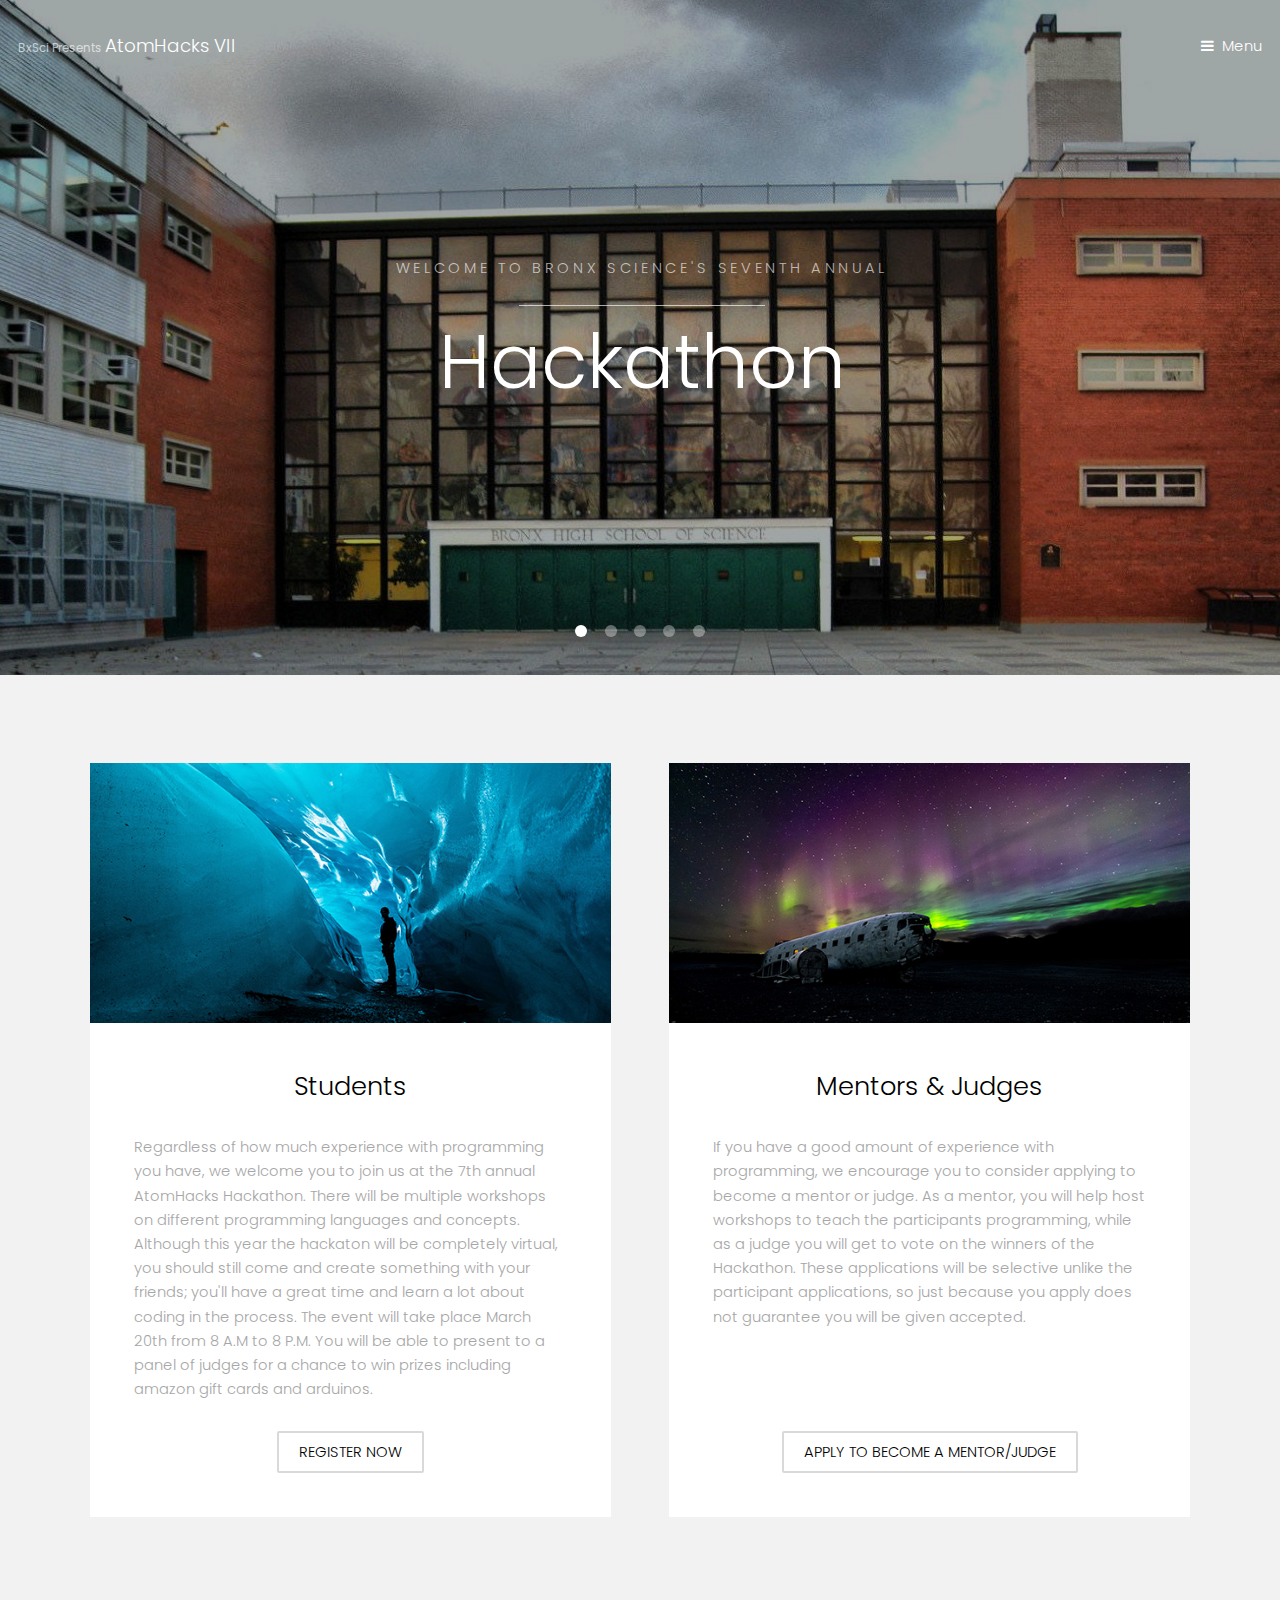
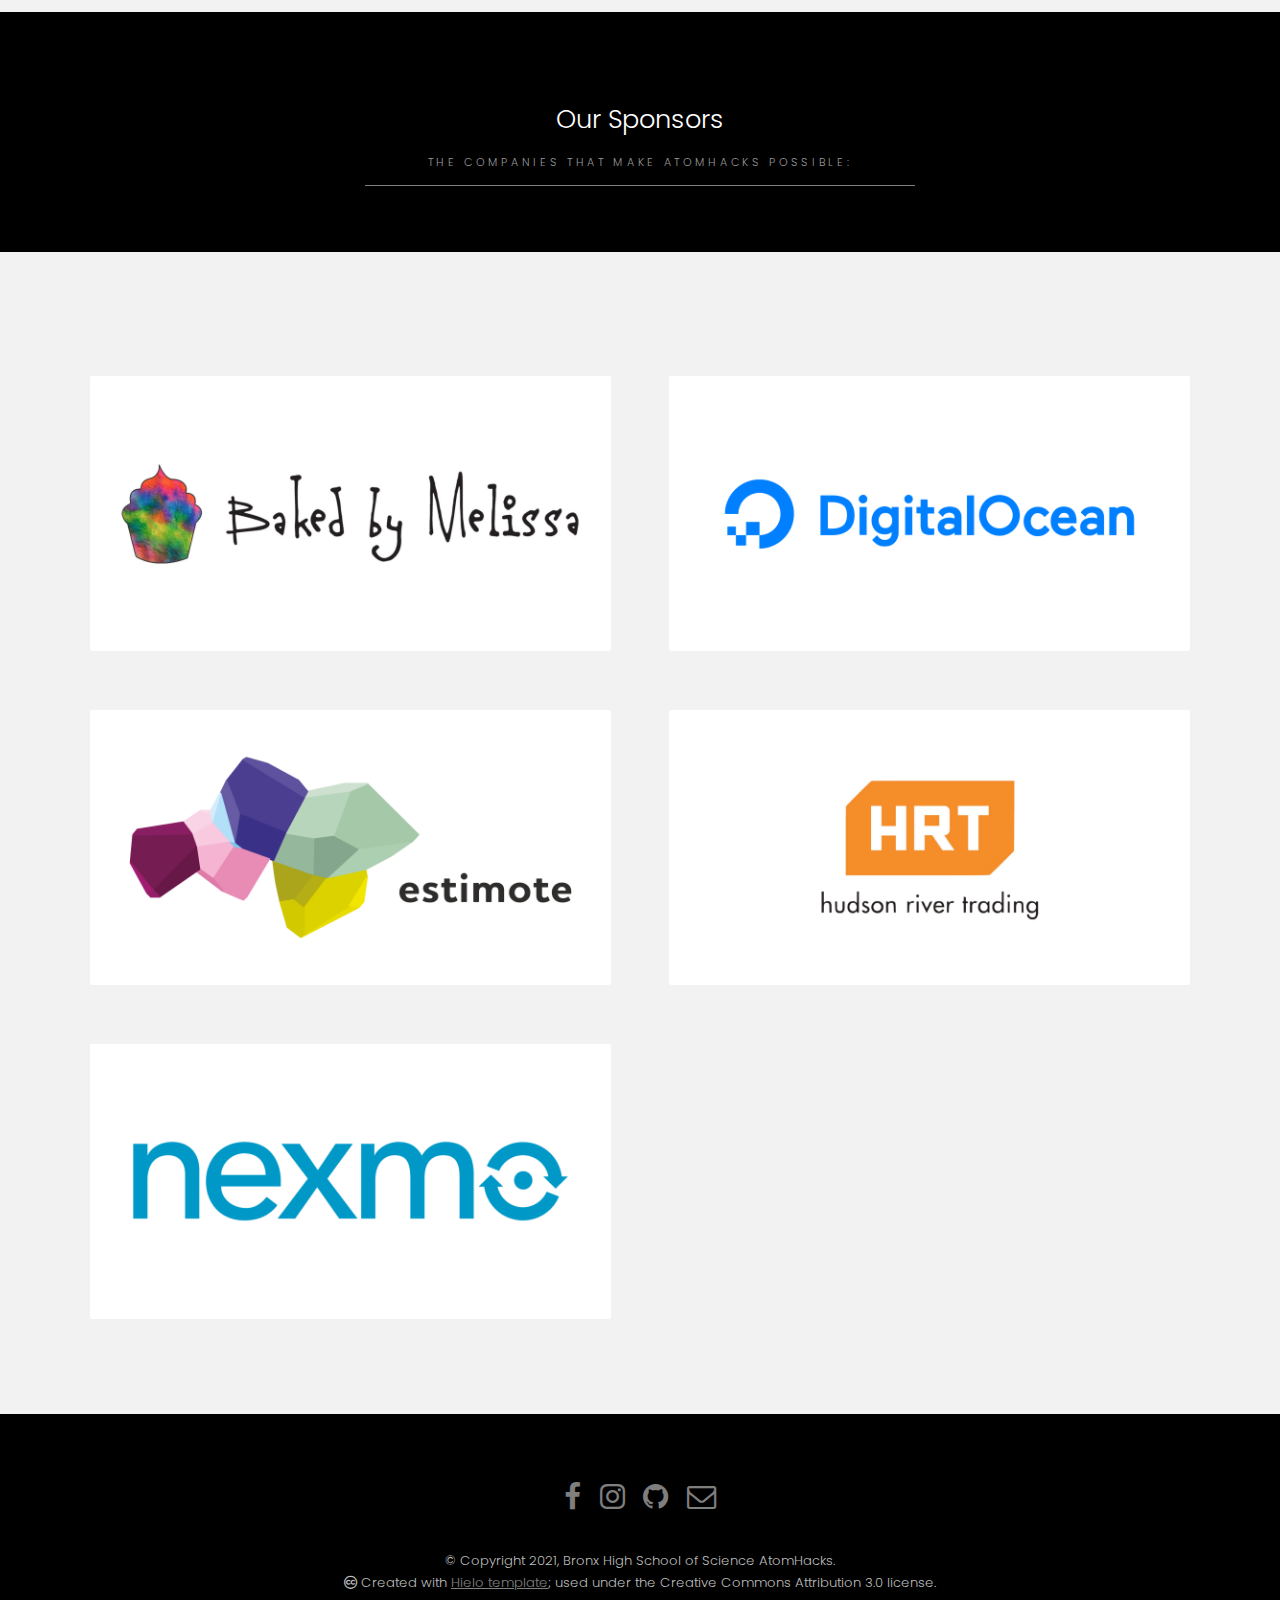
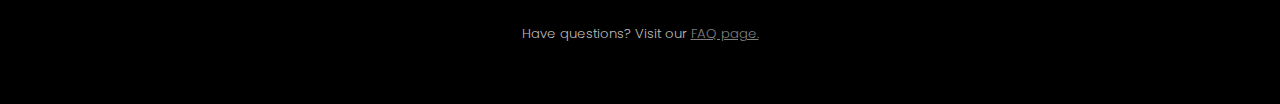
==== commit ed9d844d: "Updated to look like proj" ====
--- a/index.html
+++ b/index.html
@@ -15,7 +15,7 @@
 
 		<!-- Header -->
 			<header id="header" class="alt">
-				<div class="logo"><a href="index.html">AtomHacks VII</a></div>
+				<div class="logo"><span>BxSci Presents </span><u>AtomHacks VII</u></div>
 				<a href="#menu">Menu</a>
 			</header>
 
@@ -28,18 +28,17 @@
 					<li><a href="sponsors.html">Sponsors</a></li>					
 					<li><a href="workshops.html">Workshops</a></li>
 					<li><a href="faq.html">FAQ</a></li>
-
 				</ul>
 			</nav>
 
 		<!-- Banner -->
 			<section class="banner full">
 				<article>
-					<img src="images/slide01.jpg" alt="" />
+					<img src="images/bxscience.jpg" alt="" />
 					<div class="inner">
 						<header>
 							<p>WELCOME TO BRONX SCIENCE'S SEVENTH ANNUAL</p>
-							<h2>Hackathon</h2>
+							<h2 style="font-size: 75.0px">Hackathon</h2>
 						</header>
 					</div>
 				</article>
@@ -47,8 +46,8 @@
 					<img src="images/activism.png" alt="" />
 					<div class="inner">
 						<header>
-							<p>THIS YEARS THEME IS</p>
-							<h2>Activism.</h2>
+							<p>THIS YEAR'S THEME IS</p>
+							<h2 style="font-size: 75.0px">Activism.</h2>
 						</header>
 					</div>
 				</article>
@@ -57,7 +56,7 @@
 					<div class="inner">
 						<header>
 							<p>NEVER PROGRAMMED BEFORE? DON'T WORRY,</p>
-							<h2>No Previous Skills Needed</h2>							
+							<h2 style="font-size: 75.0px">No Skills Needed</h2>							
 						</header>
 					</div>
 				</article>
@@ -66,7 +65,7 @@
 					<div class="inner">
 						<header>
 							<p>WIN PRIZES INCLUDING GIFT CARDS OR A</p>
-							<h2>Nintendo Switch</h2>
+							<h2 style="font-size: 75.0px">Nintendo Switch</h2>
 						</header>
 					</div>
 				</article>
@@ -75,7 +74,7 @@
 					<div class="inner">
 						<header>
 							<p>INTERESTED IN PARTICIPATING?</p>
-							<h2>Join Below</h2>
+							<h2 style="font-size: 75.0px">Join Below</h2>
 						</header>
 					</div>
 				</article>
@@ -123,7 +122,7 @@
 									<br><br><br><br>
 									</p>
 									<footer class="align-center">
-										<a href="#" class="button alt">JOIN AS A MENTOR</a>
+										<a href="https://docs.google.com/forms/d/e/1FAIpQLSdqjIQC-6fQJHTSiaNFrFCYm_NTDogRA-PhZo_1bZ8dIplHlg/viewform" class="button alt">APPLY TO BECOME A MENTOR/JUDGE</a>
 									</footer>
 								</div>
 							</div>
@@ -180,16 +179,16 @@
 			<footer id="footer">
 				<div class="container">
 					<ul class="icons">
-						<li><a href="#" class="icon fa-facebook"><span class="label">Facebook</span></a></li>
+						<li><a href="https://www.facebook.com/BxSciHackathoners" class="icon fa-facebook"><span class="label">Facebook</span></a></li>
 						<li><a href="https://www.instagram.com/bxsciatomhacks/" class="icon fa-instagram"><span class="label">Instagram</span></a></li>
-						<li><a href="#" class="icon fa-github"><span class="label">Github</span></a></li>
-						<li><a href="#" class="icon fa-envelope-o"><span class="label">Email</span></a></li>
+						<li><a href="https://github.com/atomhacks" class="icon fa-github"><span class="label">Github</span></a></li>
+						<li><a href="mailto:bxhackerssocial@gmail.com" class="icon fa-envelope-o"><span class="label">Email</span></a></li>
 					</ul>
 				</div>
 				<div class="copyright">
 					&copy; Copyright 2021, Bronx High School of Science AtomHacks. <br>
 					<p class="icon fa-creative-commons"> Created with <a href="https://templated.co/hielo">Hielo template</a>; used under the Creative Commons Attribution 3.0 license.</p>
-					Have questions? Visit our <a href="faq.html">FAQ</> page.
+					Have questions? Visit our <a href="faq.html">FAQ</> page. <br>
 				</div>
 			</footer>
 
@@ -201,4 +200,4 @@
 			<script src="assets/js/main.js"></script>
 
 	</body>
-</html>
+</html>--- a/assets/css/main.css
+++ b/assets/css/main.css
@@ -3738,6 +3738,12 @@
 				text-decoration: none;
 			}
 
+			#header > .logo u {
+				font-size: 1.25em;
+				color: #FFF;
+				text-decoration: none;				
+			}
+
 				#header > .logo a:hover {
 					color: rgba(255, 255, 255, 0.65);
 				}
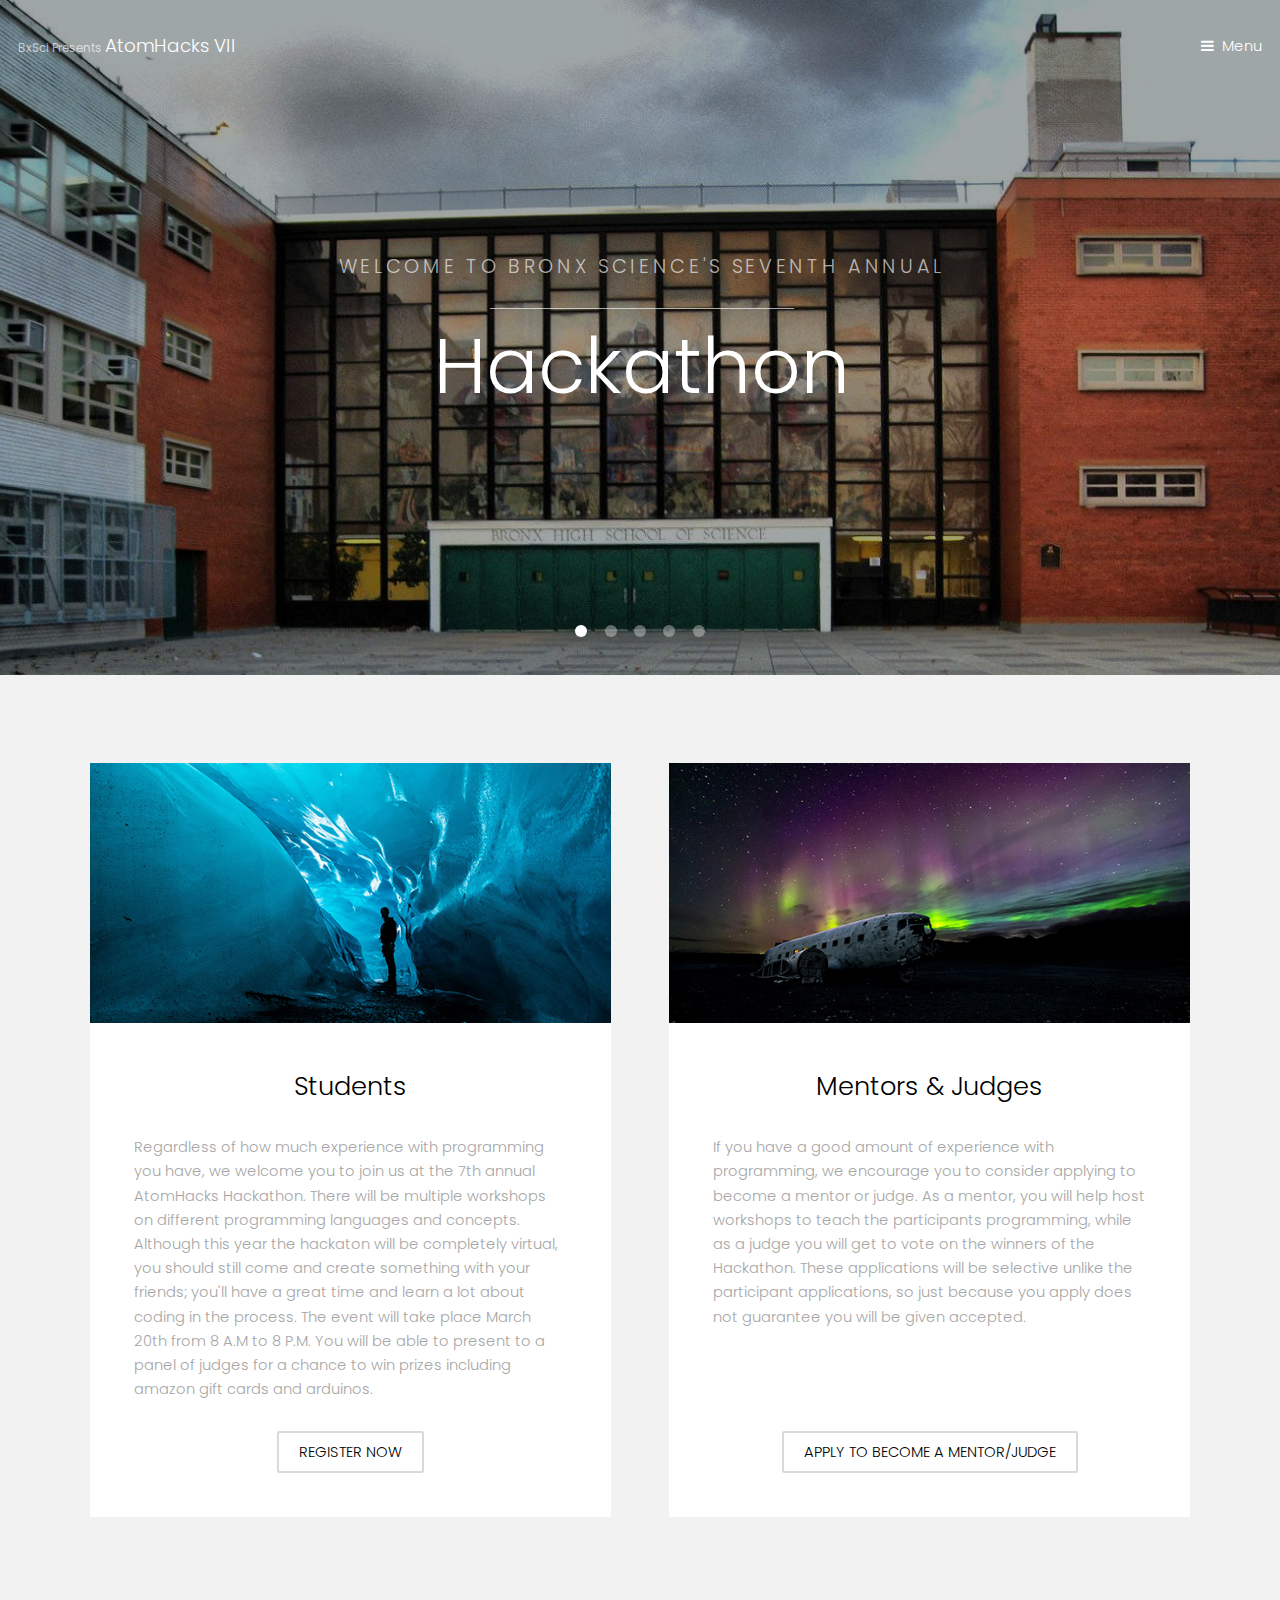
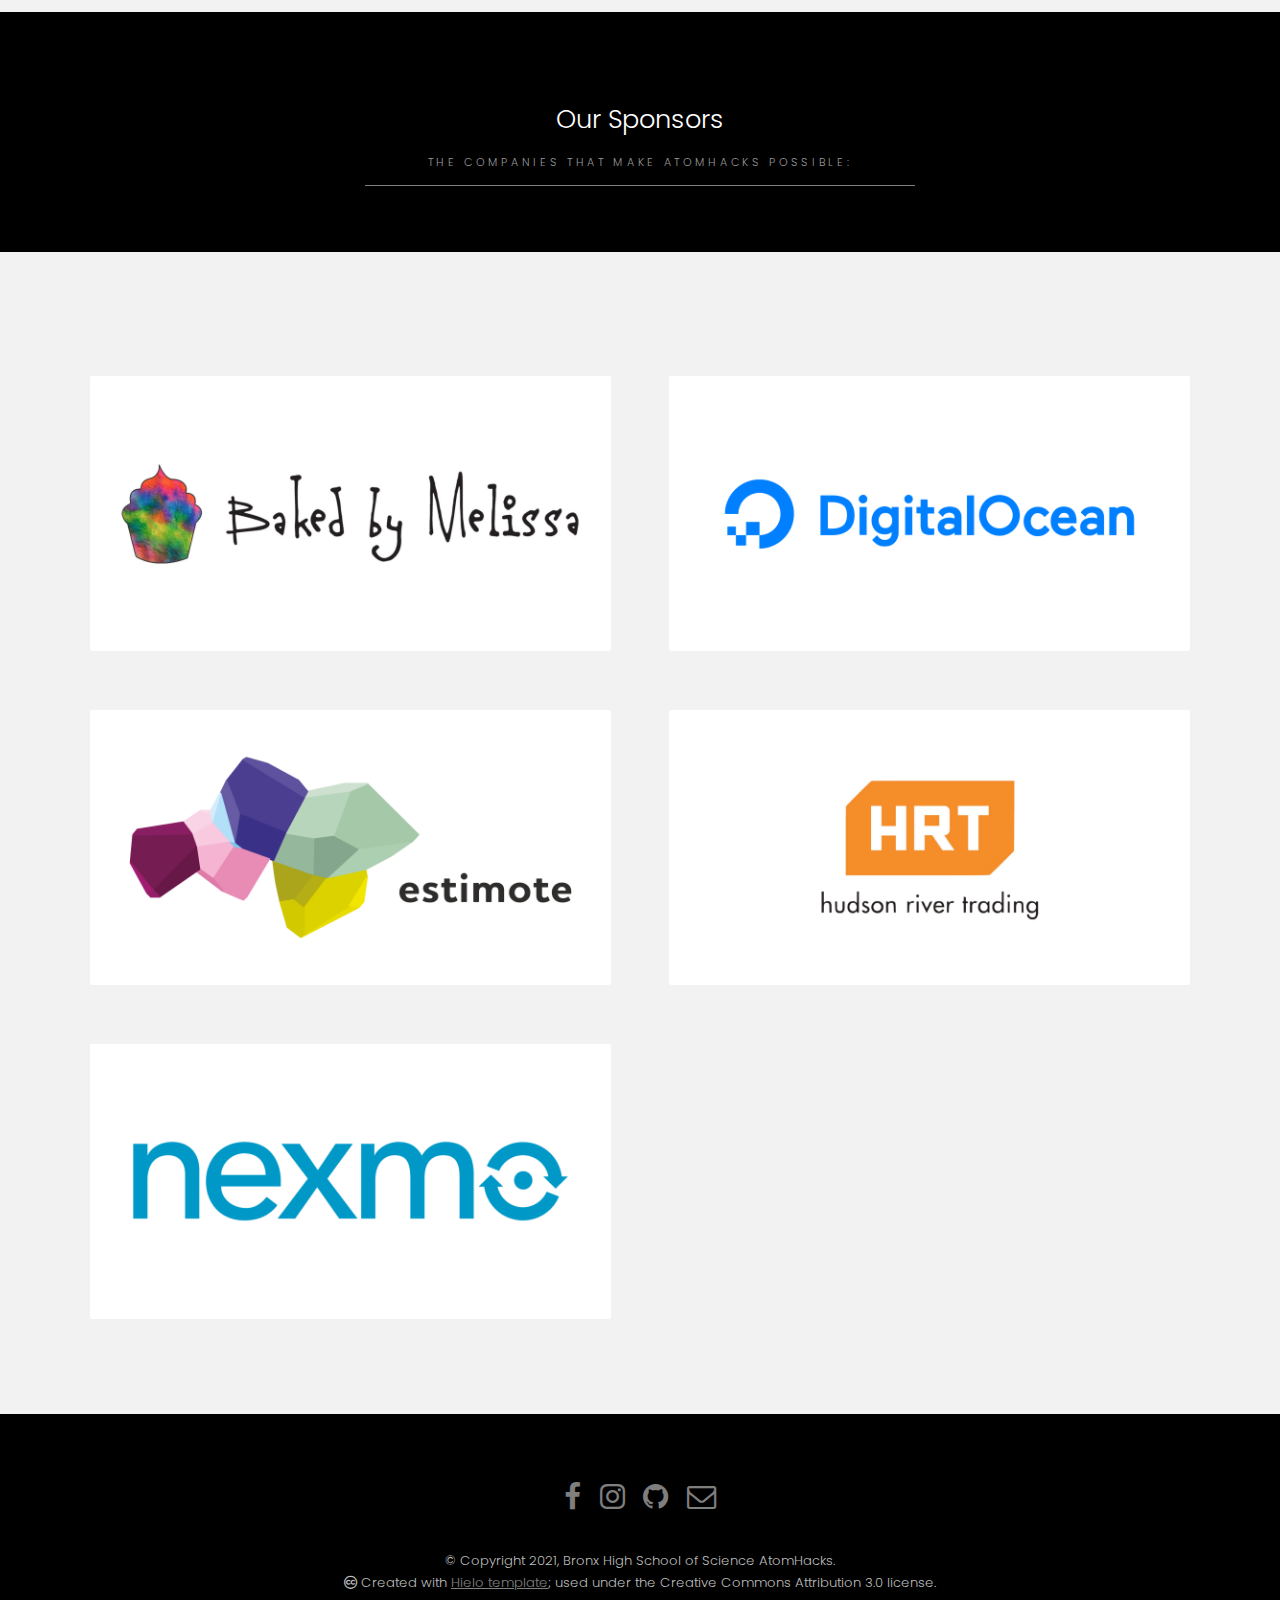
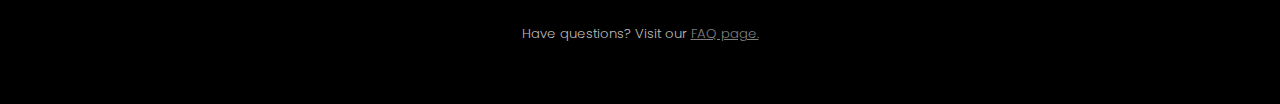
==== commit 672cda8a: "Update index.html" ====
--- a/index.html
+++ b/index.html
@@ -37,8 +37,8 @@
 					<img src="images/bxscience.jpg" alt="" />
 					<div class="inner">
 						<header>
-							<p>WELCOME TO BRONX SCIENCE'S SEVENTH ANNUAL</p>
-							<h2 style="font-size: 75.0px">Hackathon</h2>
+							<p style="font-size: 1.5vw">WELCOME TO BRONX SCIENCE'S SEVENTH ANNUAL</p>
+							<h2 style="font-size: 6.0vw">Hackathon</h2>
 						</header>
 					</div>
 				</article>
@@ -46,8 +46,8 @@
 					<img src="images/activism.png" alt="" />
 					<div class="inner">
 						<header>
-							<p>THIS YEAR'S THEME IS</p>
-							<h2 style="font-size: 75.0px">Activism.</h2>
+							<p style="font-size: 1.5vw">THIS YEAR'S THEME IS</p>
+							<h2 style="font-size: 6.0vw">Activism.</h2>
 						</header>
 					</div>
 				</article>
@@ -55,8 +55,8 @@
 					<img src="images/slide03.jpg"  alt="" />
 					<div class="inner">
 						<header>
-							<p>NEVER PROGRAMMED BEFORE? DON'T WORRY,</p>
-							<h2 style="font-size: 75.0px">No Skills Needed</h2>							
+							<p style="font-size: 1.5vw">NEVER PROGRAMMED BEFORE? DON'T WORRY,</p>
+							<h2 style="font-size: 6.0vw">No Skills Needed</h2>							
 						</header>
 					</div>
 				</article>
@@ -64,8 +64,8 @@
 					<img src="images/slide04.jpg"  alt="" />
 					<div class="inner">
 						<header>
-							<p>WIN PRIZES INCLUDING GIFT CARDS OR A</p>
-							<h2 style="font-size: 75.0px">Nintendo Switch</h2>
+							<p style="font-size: 1.5vw">WIN PRIZES INCLUDING GIFT CARDS OR A</p>
+							<h2 style="font-size: 6.0vw">Nintendo Switch</h2>
 						</header>
 					</div>
 				</article>
@@ -73,8 +73,8 @@
 					<img src="images/slide05.jpg"  alt="" />
 					<div class="inner">
 						<header>
-							<p>INTERESTED IN PARTICIPATING?</p>
-							<h2 style="font-size: 75.0px">Join Below</h2>
+							<p style="font-size: 1.5vw">INTERESTED IN PARTICIPATING?</p>
+							<h2 style="font-size: 6.0vw">Join Below</h2>
 						</header>
 					</div>
 				</article>
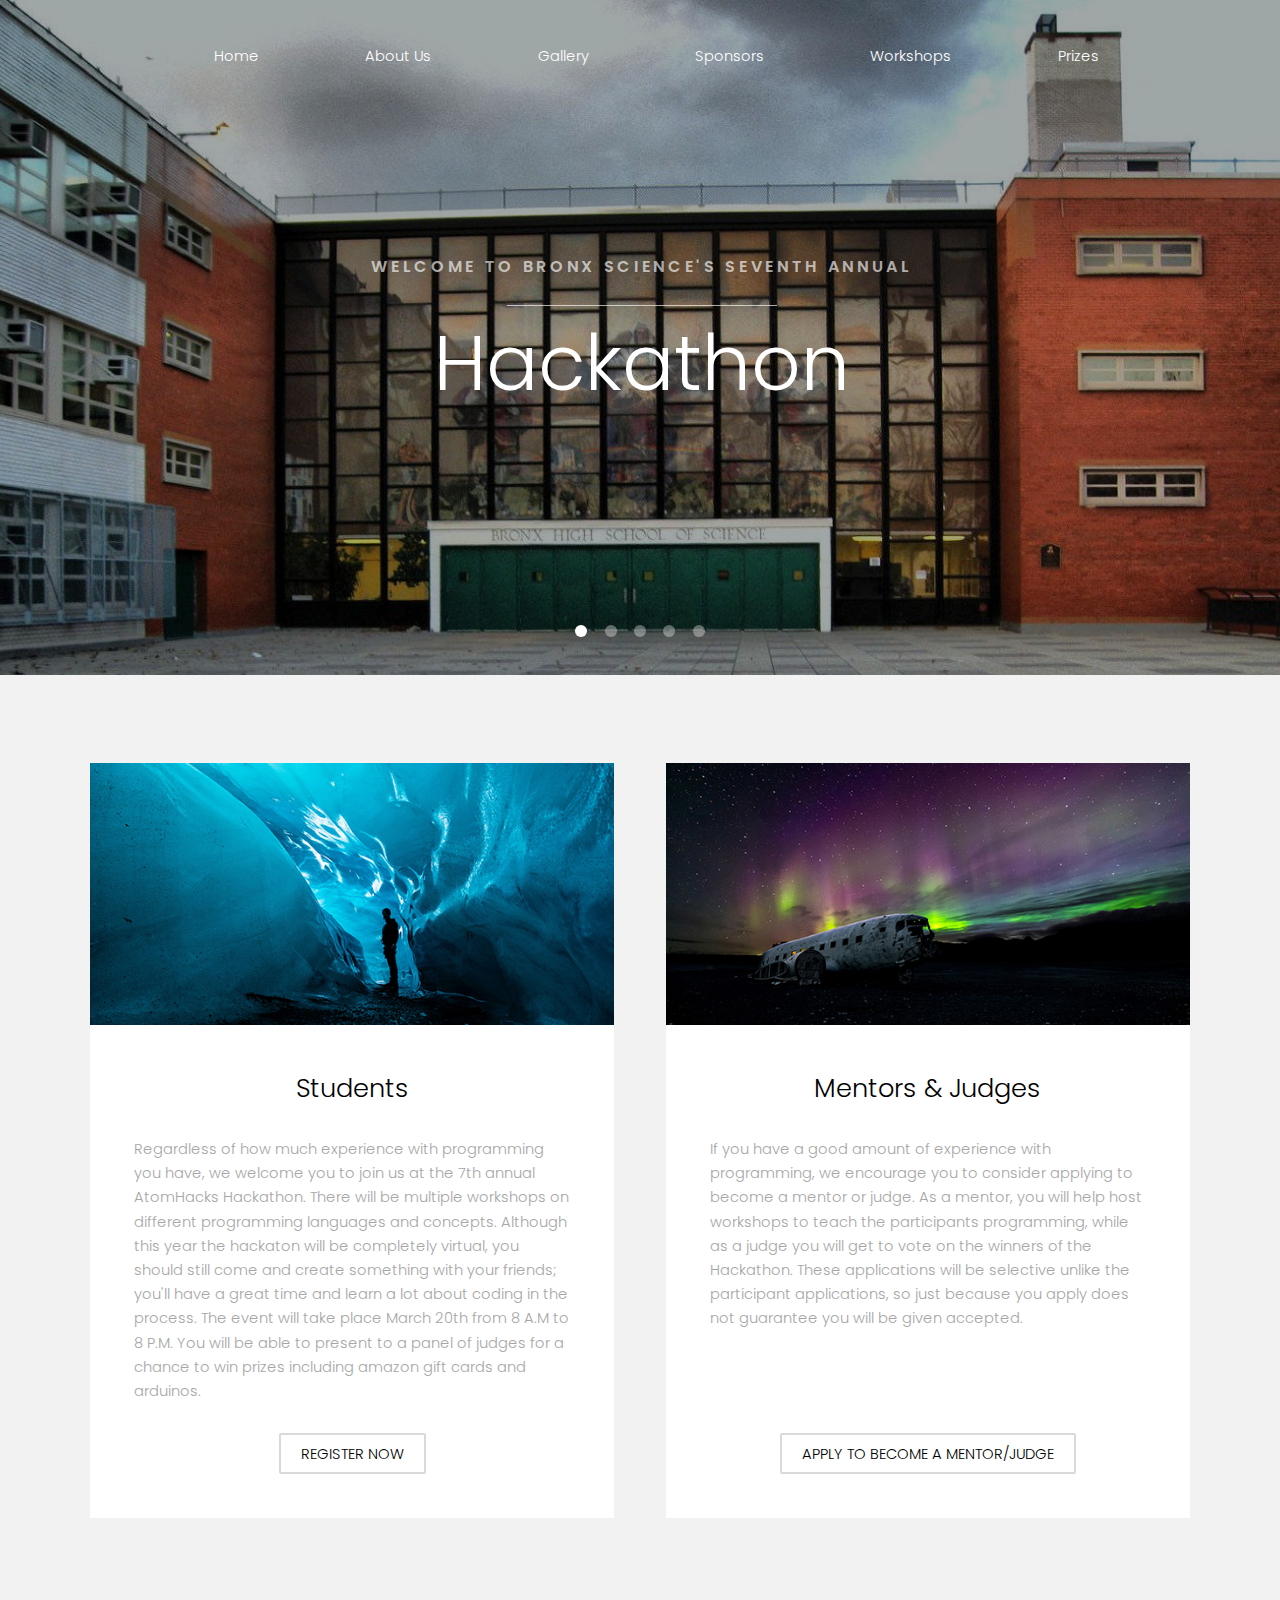
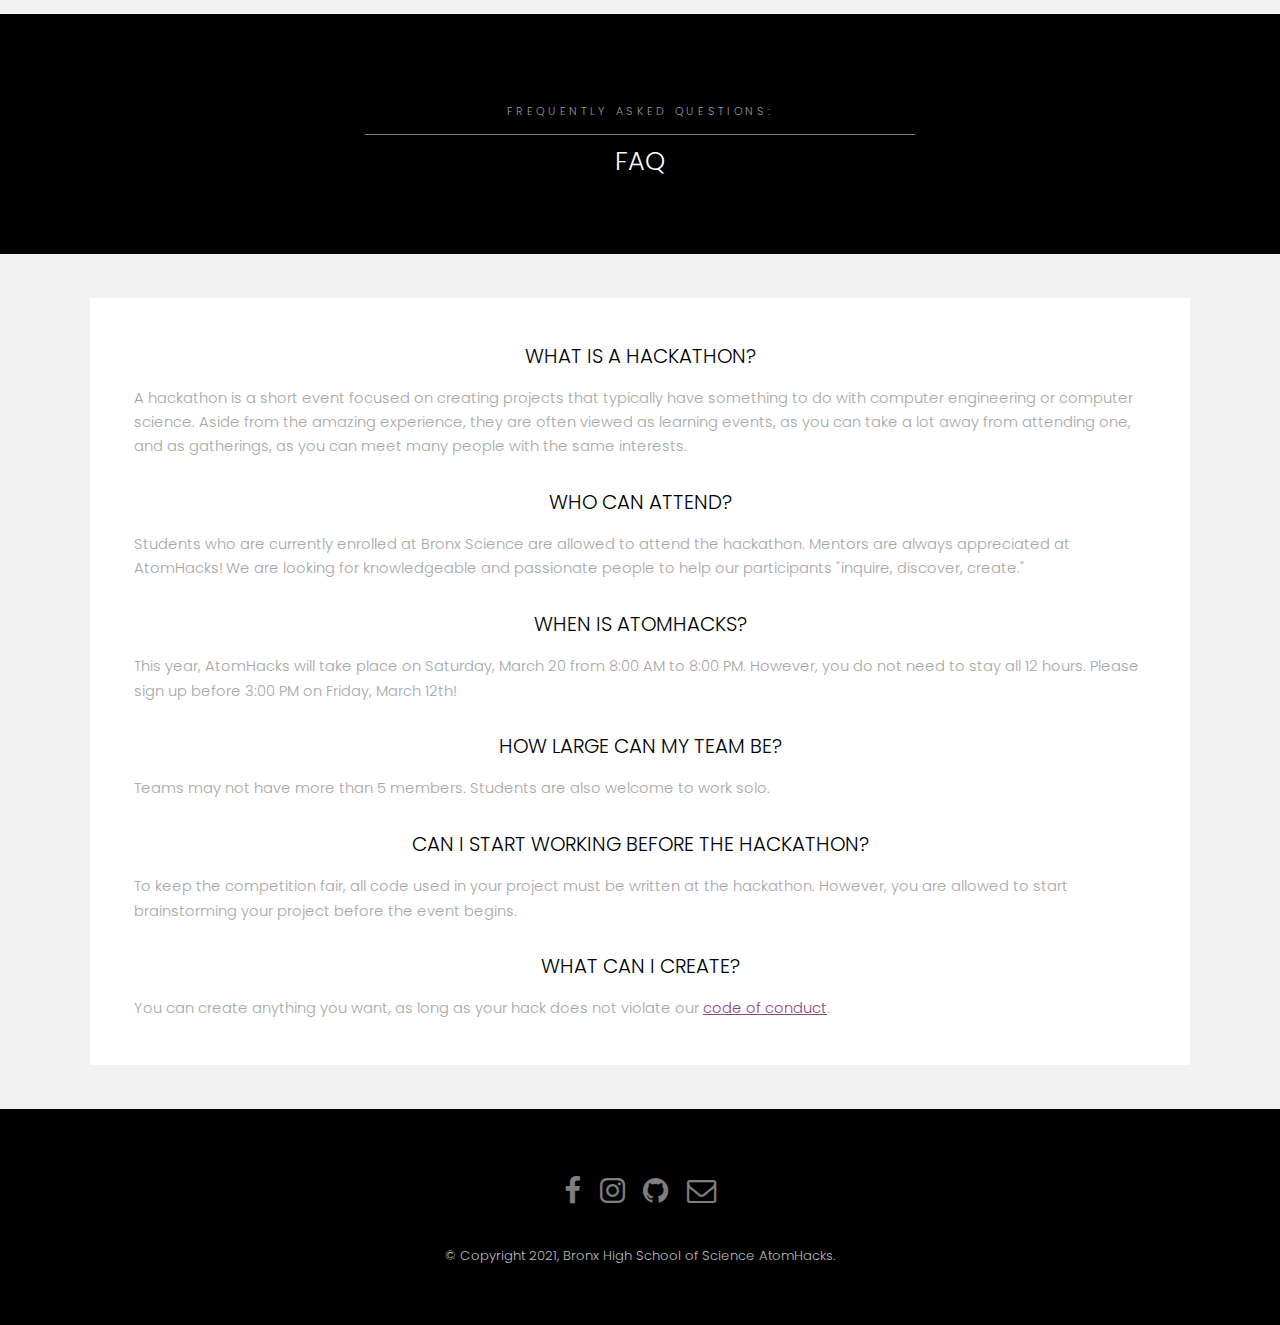
==== commit 2a4e0332: "Updated to match new site" ====
--- a/index.html
+++ b/index.html
@@ -1,203 +1,236 @@
 <!DOCTYPE HTML>
-<!--
-	Hielo by TEMPLATED
-	templated.co @templatedco
-	Released for free under the Creative Commons Attribution 3.0 license (templated.co/license)
--->
 <html>
-	<head>
-		<title>AtomHacks VII</title>
-		<meta charset="utf-8" />
-		<meta name="viewport" content="width=device-width, initial-scale=1" />
-		<link rel="stylesheet" href="assets/css/main.css" />
-	</head>
-	<body>
-
-		<!-- Header -->
-			<header id="header" class="alt">
-				<div class="logo"><span>BxSci Presents </span><u>AtomHacks VII</u></div>
-				<a href="#menu">Menu</a>
-			</header>
-
-		<!-- Nav -->
-			<nav id="menu">
-				<ul class="links">
-					<li><a href="index.html">Home</a></li>
-					<li><a href="about.html">About Us</a></li>
-					<li><a href="gallery.html">Gallery</a></li>
-					<li><a href="sponsors.html">Sponsors</a></li>					
-					<li><a href="workshops.html">Workshops</a></li>
-					<li><a href="faq.html">FAQ</a></li>
-				</ul>
-			</nav>
-
-		<!-- Banner -->
-			<section class="banner full">
-				<article>
-					<img src="images/bxscience.jpg" alt="" />
-					<div class="inner">
-						<header>
-							<p style="font-size: 1.5vw">WELCOME TO BRONX SCIENCE'S SEVENTH ANNUAL</p>
-							<h2 style="font-size: 6.0vw">Hackathon</h2>
-						</header>
-					</div>
-				</article>
-				<article>
-					<img src="images/activism.png" alt="" />
-					<div class="inner">
-						<header>
-							<p style="font-size: 1.5vw">THIS YEAR'S THEME IS</p>
-							<h2 style="font-size: 6.0vw">Activism.</h2>
-						</header>
-					</div>
-				</article>
-				<article>
-					<img src="images/slide03.jpg"  alt="" />
-					<div class="inner">
-						<header>
-							<p style="font-size: 1.5vw">NEVER PROGRAMMED BEFORE? DON'T WORRY,</p>
-							<h2 style="font-size: 6.0vw">No Skills Needed</h2>							
-						</header>
-					</div>
-				</article>
-				<article>
-					<img src="images/slide04.jpg"  alt="" />
-					<div class="inner">
-						<header>
-							<p style="font-size: 1.5vw">WIN PRIZES INCLUDING GIFT CARDS OR A</p>
-							<h2 style="font-size: 6.0vw">Nintendo Switch</h2>
-						</header>
-					</div>
-				</article>
-				<article>
-					<img src="images/slide05.jpg"  alt="" />
-					<div class="inner">
-						<header>
-							<p style="font-size: 1.5vw">INTERESTED IN PARTICIPATING?</p>
-							<h2 style="font-size: 6.0vw">Join Below</h2>
-						</header>
-					</div>
-				</article>
-			</section>
-
-		<!-- One -->
-			<section id="one" class="wrapper style2">
-				<div class="inner">
-					<div class="grid-style">
-
-						<div>
-							<div class="box">
-								<div class="image fit">
-									<img src="images/pic02.jpg" alt="" />
-								</div>
-								<div class="content">
-									<header class="align-center">
-										<h2>Students</h2>
-									</header>
-									<p>
-									Regardless of how much experience with programming you have, we welcome you to join us at the 7th annual AtomHacks Hackathon. There will be multiple workshops on different programming languages and concepts.
-									Although this year the hackaton will be completely virtual,  you should still come and create something with your friends; you'll have a great time and learn a lot about coding in the process. 
-The event will take place March 20th from 8 A.M to 8 P.M. You will be able to present to a panel of judges for a chance to win prizes including amazon gift cards and arduinos.
-									</p>
-									<footer class="align-center">
-
-										<a href="https://forms.gle/YE3jYbAVTNhrpeNTA" class="button alt">REGISTER NOW</a>
-									</footer>
-								</div>
-							</div>
-						</div>
-
-						<div>
-							<div class="box">
-								<div class="image fit">
-									<img src="images/pic03.jpg" alt="" />
-								</div>
-								<div class="content">
-									<header class="align-center">
-										<h2>Mentors & Judges</h2>
-									</header>
-									<p>
-									If you have a good amount of experience with programming, we encourage you to consider applying to become a mentor or judge. As a mentor, you will help host workshops to teach the participants programming, 
-									while as a judge you will get to vote on the winners of the Hackathon. These applications will be selective unlike the participant applications, so just because you apply does not guarantee you will be given accepted.
-									<br><br><br><br>
-									</p>
-									<footer class="align-center">
-										<a href="https://docs.google.com/forms/d/e/1FAIpQLSdqjIQC-6fQJHTSiaNFrFCYm_NTDogRA-PhZo_1bZ8dIplHlg/viewform" class="button alt">APPLY TO BECOME A MENTOR/JUDGE</a>
-									</footer>
-								</div>
-							</div>
-						</div>
-
-					</div>
-				</div>
-			</section>
-
-		<!-- Two -->
-			<section id="two" class="wrapper style3">
-				<div class="inner">
-					<header class="align-center">
-						<h2>Our Sponsors</h2>
-						<p>The companies that make AtomHacks possible:</p>
-					</header>
-				</div>
-			</section>
-
-		<!-- Three -->
-			<section id="three" class="wrapper style2">
-				<div class="inner">
-					<div class="gallery">
-						<div>
-							<div class="image fit">
-								<a href="#"><img src="images/logos/BakedByMelissa.png" alt=""/></a>
-							</div>
-						</div>
-						<div>
-							<div class="image fit">
-								<a href="#"><img src="images/logos/DigitalOcean.png" alt="" /></a>
-							</div>
-						</div>
-						<div>
-							<div class="image fit">
-								<a href="#"><img src="images/logos/estimote.png" alt="" /></a>
-							</div>
-						</div>
-						<div>
-							<div class="image fit">
-								<a href="#"><img src="images/logos/HRT.png" alt="" /></a>
-							</div>
-						</div>
-						<div>
-							<div class="image fit">
-								<a href="#"><img src="images/logos/nexmo.png" alt="" /></a>
-							</div>
-						</div>
-					</div>
-				</div>
-			</section>
-
-		<!-- Footer -->
-			<footer id="footer">
-				<div class="container">
-					<ul class="icons">
-						<li><a href="https://www.facebook.com/BxSciHackathoners" class="icon fa-facebook"><span class="label">Facebook</span></a></li>
-						<li><a href="https://www.instagram.com/bxsciatomhacks/" class="icon fa-instagram"><span class="label">Instagram</span></a></li>
-						<li><a href="https://github.com/atomhacks" class="icon fa-github"><span class="label">Github</span></a></li>
-						<li><a href="mailto:bxhackerssocial@gmail.com" class="icon fa-envelope-o"><span class="label">Email</span></a></li>
-					</ul>
-				</div>
-				<div class="copyright">
-					&copy; Copyright 2021, Bronx High School of Science AtomHacks. <br>
-					<p class="icon fa-creative-commons"> Created with <a href="https://templated.co/hielo">Hielo template</a>; used under the Creative Commons Attribution 3.0 license.</p>
-					Have questions? Visit our <a href="faq.html">FAQ</> page. <br>
-				</div>
-			</footer>
-
-		<!-- Scripts -->
-			<script src="assets/js/jquery.min.js"></script>
-			<script src="assets/js/jquery.scrollex.min.js"></script>
-			<script src="assets/js/skel.min.js"></script>
-			<script src="assets/js/util.js"></script>
-			<script src="assets/js/main.js"></script>
-
-	</body>
+<head>
+    <title>AtomHacks VII</title>
+    <meta charset="utf-8"/>
+    <meta name="viewport" content="width=device-width, initial-scale=1"/>
+    <link rel="stylesheet" href="assets/css/main.css"/>
+</head>
+<body>
+
+<!-- Header -->
+<header id="header" style="height: 75px" class="alt">
+    <a href="index.html">Home</a>
+    <a href="about.html">About Us</a>
+    <a href="gallery.html">Gallery</a>
+    <a href="sponsor.html">Sponsors</a>
+    <a href="workshops.html">Workshops</a>
+    <a href="prizes.html">Prizes</a>
+</header>
+
+<!-- Nav -->
+<nav id="menu"></nav>
+
+<!-- Banner -->
+<section class="banner full">
+
+    <article>
+        <img src="images/bxscience.jpg" alt=""/>
+        <div class="inner">
+            <header>
+                <p style="font-size: 1.25vw"><b style="color: rgba(255, 255, 255, 0.65)">WELCOME TO BRONX SCIENCE'S
+                    SEVENTH ANNUAL</b></p>
+                <h2 style="font-size: 6.0vw">Hackathon</h2>
+            </header>
+        </div>
+    </article>
+    <article>
+        <img src="images/activism.png" alt=""/>
+        <div class="inner">
+            <header>
+                <p style="font-size: 1.25vw"><b style="color: rgba(255, 255, 255, 0.65)">THIS YEAR'S THEME IS</b></p>
+                <h2 style="font-size: 6.0vw">Activism.</h2>
+            </header>
+        </div>
+    </article>
+    <article>
+        <img src="images/bg-temp4.jpg" alt=""/>
+        <div class="inner">
+            <header>
+                <p style="font-size: 1.25vw"><b style="color: rgba(255, 255, 255, 0.65)">NEVER PROGRAMMED BEFORE? DON'T
+                    WORRY,</b></p>
+                <h2 style="font-size: 6.0vw">No Skills Needed</h2>
+            </header>
+        </div>
+    </article>
+    <article>
+        <img src="images/bg-temp1.jpg" alt=""/>
+        <div class="inner">
+            <header>
+                <p style="font-size: 1.25vw"><b style="color: rgba(255, 255, 255, 0.65)">WIN PRIZES INCLUDING GIFT CARDS
+                    OR A</b></p>
+                <h2 style="font-size: 6.0vw">Nintendo Switch</h2>
+            </header>
+        </div>
+    </article>
+    <article>
+        <img src="images/bg-temp3.jpg" alt=""/>
+        <div class="inner">
+            <header>
+                <p style="font-size: 1.25vw"><b style="color: rgba(255, 255, 255, 0.65)">INTERESTED IN
+                    PARTICIPATING?</b></p>
+                <h2 style="font-size: 6.0vw">Sign Up Below!</h2>
+            </header>
+        </div>
+    </article>
+</section>
+
+<section class="wrapper style2">
+    <div class="inner">
+        <div class="grid-style2">
+
+            <div style="padding-right: 2vw;">
+                <div class="box">
+                    <div class="image fit">
+                        <img src="images/bg-temp2.jpg" alt=""/>
+                    </div>
+                    <div class="content">
+                        <header class="align-center">
+                            <h2>Students</h2>
+                        </header>
+                        <p>
+                            Regardless of how much experience with programming you have, we welcome you to join us at
+                            the 7th annual AtomHacks Hackathon. There will be multiple workshops on different
+                            programming languages and concepts.
+                            Although this year the hackaton will be completely virtual, you should still come and create
+                            something with your friends; you'll have a great time and learn a lot about coding in the
+                            process.
+                            The event will take place March 20th from 8 A.M to 8 P.M. You will be able to present to a
+                            panel of judges for a chance to win prizes including amazon gift cards and arduinos.
+                        </p>
+                        <footer class="align-center">
+
+                            <a href="https://forms.gle/YE3jYbAVTNhrpeNTA" class="button alt">REGISTER NOW</a>
+                        </footer>
+                    </div>
+                </div>
+            </div>
+
+            <div style="padding-left: 2vw;">
+                <div class="box">
+                    <div class="image fit">
+                        <img src="images/bg-temp3.jpg" alt=""/>
+                    </div>
+                    <div class="content">
+                        <header class="align-center">
+                            <h2>Mentors & Judges</h2>
+                        </header>
+                        <p>
+                            If you have a good amount of experience with programming, we encourage you to consider
+                            applying to become a mentor or judge. As a mentor, you will help host workshops to teach the
+                            participants programming,
+                            while as a judge you will get to vote on the winners of the Hackathon. These applications
+                            will be selective unlike the participant applications, so just because you apply does not
+                            guarantee you will be given accepted.
+                            <br><br><br><br>
+                        </p>
+                        <footer class="align-center">
+                            <a href="https://docs.google.com/forms/d/e/1FAIpQLSdqjIQC-6fQJHTSiaNFrFCYm_NTDogRA-PhZo_1bZ8dIplHlg/viewform"
+                               class="button alt">APPLY TO BECOME A MENTOR/JUDGE</a>
+                        </footer>
+                    </div>
+                </div>
+            </div>
+
+        </div>
+    </div>
+</section>
+
+<section class="wrapper style3">
+    <div class="inner">
+        <header class="align-center">
+            <p>Frequently Asked Questions:</p>
+            <h2>FAQ</h2>
+        </header>
+    </div>
+</section>
+
+<section class="wrapper style2" style="padding: 3rem 0 1rem 0">
+    <div class="inner">
+        <div class="box">
+            <div class="content">
+
+                <header class="align-center">
+                    <h3>WHAT IS A HACKATHON?</h3>
+                </header>
+                <p>
+                    A hackathon is a short event focused on creating projects that typically have something to do with
+                    computer engineering or computer science.
+                    Aside from the amazing experience, they are often viewed as learning events, as you can take a lot
+                    away from attending one,
+                    and as gatherings, as you can meet many people with the same interests.
+                </p>
+
+                <header class="align-center">
+                    <h3>WHO CAN ATTEND?</h3>
+                </header>
+                <p>
+                    Students who are currently enrolled at Bronx Science are allowed to attend the hackathon.
+                    Mentors are always appreciated at AtomHacks! We are looking for knowledgeable and passionate people
+                    to help our participants "inquire, discover, create."
+                </p>
+
+
+                <header class="align-center">
+                    <h3>WHEN IS ATOMHACKS?</h3>
+                </header>
+                <p>
+                    This year, AtomHacks will take place on Saturday, March 20 from 8:00 AM to 8:00 PM.
+                    However, you do not need to stay all 12 hours. Please sign up before 3:00 PM on Friday, March 12th!
+                </p>
+
+                <header class="align-center">
+                    <h3>HOW LARGE CAN MY TEAM BE?</h3>
+                </header>
+                <p>
+                    Teams may not have more than 5 members. Students are also welcome to work solo.
+                </p>
+
+
+                <header class="align-center">
+                    <h3>CAN I START WORKING BEFORE THE HACKATHON?</h3>
+                </header>
+                <p>
+                    To keep the competition fair, all code used in your project must be written at the hackathon.
+                    However, you are allowed to start brainstorming your project before the event begins.
+                </p>
+
+                <header class="align-center">
+                    <h3>WHAT CAN I CREATE?</h3>
+                </header>
+                <p>
+                    You can create anything you want, as long as your hack does not violate our <a
+                        href="code_of_conduct.pdf">code of conduct</a>.
+                </p>
+
+            </div>
+        </div>
+    </div>
+</section>
+
+<!-- Footer -->
+<footer id="footer">
+    <div class="container">
+        <ul class="icons">
+            <li><a href="https://www.facebook.com/BxSciHackathoners" class="icon fa-facebook"><span class="label">Facebook</span></a>
+            </li>
+            <li><a href="https://www.instagram.com/bxsciatomhacks/" class="icon fa-instagram"><span class="label">Instagram</span></a>
+            </li>
+            <li><a href="https://github.com/atomhacks" class="icon fa-github"><span class="label">Github</span></a></li>
+            <li><a href="mailto:bxhackerssocial@gmail.com" class="icon fa-envelope-o"><span
+                    class="label">Email</span></a></li>
+        </ul>
+    </div>
+    <div class="copyright">
+        &copy; Copyright 2021, Bronx High School of Science AtomHacks. <br>
+    </div>
+</footer>
+
+<!-- Scripts -->
+<script src="assets/js/jquery.min.js"></script>
+<script src="assets/js/jquery.scrollex.min.js"></script>
+<script src="assets/js/skel.min.js"></script>
+<script src="assets/js/util.js"></script>
+<script src="assets/js/main.js"></script>
+</body>
 </html>--- a/assets/css/main.css
+++ b/assets/css/main.css
@@ -2,4317 +2,2479 @@
 @import url(font-awesome.min.css);
 @import url("https://fonts.googleapis.com/css?family=Poppins:300,400,500,600,700");
 
-/*
-	Hielo by TEMPLATED
-	templated.co @templatedco
-	Released for free under the Creative Commons Attribution 3.0 license (templated.co/license)
-*/
-
-/* Reset */
-
-	html, body, div, span, applet, object, iframe, h1, h2, h3, h4, h5, h6, p, blockquote, pre, a, abbr, acronym, address, big, cite, code, del, dfn, em, img, ins, kbd, q, s, samp, small, strike, strong, sub, sup, tt, var, b, u, i, center, dl, dt, dd, ol, ul, li, fieldset, form, label, legend, table, caption, tbody, tfoot, thead, tr, th, td, article, aside, canvas, details, embed, figure, figcaption, footer, header, hgroup, menu, nav, output, ruby, section, summary, time, mark, audio, video {
-		margin: 0;
-		padding: 0;
-		border: 0;
-		font-size: 100%;
-		font: inherit;
-		vertical-align: baseline;
-	}
-
-	article, aside, details, figcaption, figure, footer, header, hgroup, menu, nav, section {
-		display: block;
-	}
-
-	body {
-		line-height: 1;
-	}
-
-	ol, ul {
-		list-style: none;
-	}
-
-	blockquote, q {
-		quotes: none;
-	}
-
-	blockquote:before, blockquote:after, q:before, q:after {
-		content: '';
-		content: none;
-	}
-
-	table {
-		border-collapse: collapse;
-		border-spacing: 0;
-	}
-
-	body {
-		-webkit-text-size-adjust: none;
-	}
+html, body, div, span, iframe, h1, h2, p, blockquote, pre, a, code, img, q, s, strike, strong, sub, sup,
+tt, var, b, u, i, center, dl, dt, dd, ol, ul, li, fieldset, form, label, legend, table, caption,
+tbody, tfoot, thead, tr, th, td, article, footer, header, menu, nav, output, section {
+    margin: 0;
+    padding: 0;
+    border: 0;
+    font: inherit;
+    vertical-align: baseline;
+}
+
+article, aside, details, figure, footer, header, hgroup, menu, nav, section {
+    display: block;
+}
+
+body {
+    line-height: 1;
+}
+
+ol, ul {
+    list-style: none;
+}
+
+blockquote, q {
+    quotes: none;
+}
+
+blockquote:before, blockquote:after, q:before, q:after {
+    content: none;
+}
+
+table {
+    border-collapse: collapse;
+    border-spacing: 0;
+}
+
+body {
+    -webkit-text-size-adjust: none;
+}
 
 /* Box Model */
 
-	*, *:before, *:after {
-		-moz-box-sizing: border-box;
-		-webkit-box-sizing: border-box;
-		box-sizing: border-box;
-	}
+*, *:before, *:after {
+    -moz-box-sizing: border-box;
+    -webkit-box-sizing: border-box;
+    box-sizing: border-box;
+}
 
 /* Containers */
 
-	.container {
-		margin-left: auto;
-		margin-right: auto;
-	}
-
-	.container.\31 25\25 {
-		width: 100%;
-		max-width: 100rem;
-		min-width: 80rem;
-	}
-
-	.container.\37 5\25 {
-		width: 60rem;
-	}
-
-	.container.\35 0\25 {
-		width: 40rem;
-	}
-
-	.container.\32 5\25 {
-		width: 20rem;
-	}
-
-	.container {
-		width: 80rem;
-	}
-
-	@media screen and (max-width: 1680px) {
-
-		.container.\31 25\25 {
-			width: 100%;
-			max-width: 100rem;
-			min-width: 80rem;
-		}
-
-		.container.\37 5\25 {
-			width: 60rem;
-		}
-
-		.container.\35 0\25 {
-			width: 40rem;
-		}
-
-		.container.\32 5\25 {
-			width: 20rem;
-		}
-
-		.container {
-			width: 80rem;
-		}
-
-	}
-
-	@media screen and (max-width: 1280px) {
-
-		.container.\31 25\25 {
-			width: 100%;
-			max-width: 81.25rem;
-			min-width: 65rem;
-		}
-
-		.container.\37 5\25 {
-			width: 48.75rem;
-		}
-
-		.container.\35 0\25 {
-			width: 32.5rem;
-		}
-
-		.container.\32 5\25 {
-			width: 16.25rem;
-		}
-
-		.container {
-			width: 65rem;
-		}
-
-	}
-
-	@media screen and (max-width: 980px) {
-
-		.container.\31 25\25 {
-			width: 100%;
-			max-width: 112.5%;
-			min-width: 90%;
-		}
-
-		.container.\37 5\25 {
-			width: 67.5%;
-		}
-
-		.container.\35 0\25 {
-			width: 45%;
-		}
-
-		.container.\32 5\25 {
-			width: 22.5%;
-		}
-
-		.container {
-			width: 90%;
-		}
-
-	}
-
-	@media screen and (max-width: 736px) {
-
-		.container.\31 25\25 {
-			width: 100%;
-			max-width: 112.5%;
-			min-width: 90%;
-		}
-
-		.container.\37 5\25 {
-			width: 67.5%;
-		}
-
-		.container.\35 0\25 {
-			width: 45%;
-		}
-
-		.container.\32 5\25 {
-			width: 22.5%;
-		}
-
-		.container {
-			width: 90% !important;
-		}
-
-	}
-
-	@media screen and (max-width: 480px) {
-
-		.container.\31 25\25 {
-			width: 100%;
-			max-width: 112.5%;
-			min-width: 90%;
-		}
-
-		.container.\37 5\25 {
-			width: 67.5%;
-		}
-
-		.container.\35 0\25 {
-			width: 45%;
-		}
-
-		.container.\32 5\25 {
-			width: 22.5%;
-		}
-
-		.container {
-			width: 90% !important;
-		}
-
-	}
+.container {
+    margin-left: auto;
+    margin-right: auto;
+}
+
+.container {
+    width: 80rem;
+}
+
+@media screen and (max-width: 1680px) {
+    .container {
+        width: 80rem;
+    }
+}
+
+@media screen and (max-width: 1280px) {
+
+    .container {
+        width: 65rem;
+    }
+}
+
+@media screen and (max-width: 980px) {
+    .container {
+        width: 90%;
+    }
+
+}
+
+@media screen and (max-width: 736px) {
+
+    .container {
+        width: 90% !important;
+    }
+
+}
+
+@media screen and (max-width: 480px) {
+    .container {
+        width: 90% !important;
+    }
+
+}
 
 /* Grid */
 
-	.row {
-		border-bottom: solid 1px transparent;
-		-moz-box-sizing: border-box;
-		-webkit-box-sizing: border-box;
-		box-sizing: border-box;
-	}
-
-	.row > * {
-		float: left;
-		-moz-box-sizing: border-box;
-		-webkit-box-sizing: border-box;
-		box-sizing: border-box;
-	}
-
-	.row:after, .row:before {
-		content: '';
-		display: block;
-		clear: both;
-		height: 0;
-	}
-
-	.row.uniform > * > :first-child {
-		margin-top: 0;
-	}
-
-	.row.uniform > * > :last-child {
-		margin-bottom: 0;
-	}
-
-	.row.\30 \25 > * {
-		padding: 0 0 0 0rem;
-	}
-
-	.row.\30 \25 {
-		margin: 0 0 -1px 0rem;
-	}
-
-	.row.uniform.\30 \25 > * {
-		padding: 0rem 0 0 0rem;
-	}
-
-	.row.uniform.\30 \25 {
-		margin: 0rem 0 -1px 0rem;
-	}
-
-	.row > * {
-		padding: 0 0 0 2rem;
-	}
-
-	.row {
-		margin: 0 0 -1px -2rem;
-	}
-
-	.row.uniform > * {
-		padding: 2rem 0 0 2rem;
-	}
-
-	.row.uniform {
-		margin: -2rem 0 -1px -2rem;
-	}
-
-	.row.\32 00\25 > * {
-		padding: 0 0 0 4rem;
-	}
-
-	.row.\32 00\25 {
-		margin: 0 0 -1px -4rem;
-	}
-
-	.row.uniform.\32 00\25 > * {
-		padding: 4rem 0 0 4rem;
-	}
-
-	.row.uniform.\32 00\25 {
-		margin: -4rem 0 -1px -4rem;
-	}
-
-	.row.\31 50\25 > * {
-		padding: 0 0 0 3rem;
-	}
-
-	.row.\31 50\25 {
-		margin: 0 0 -1px -3rem;
-	}
-
-	.row.uniform.\31 50\25 > * {
-		padding: 3rem 0 0 3rem;
-	}
-
-	.row.uniform.\31 50\25 {
-		margin: -3rem 0 -1px -3rem;
-	}
-
-	.row.\35 0\25 > * {
-		padding: 0 0 0 1rem;
-	}
-
-	.row.\35 0\25 {
-		margin: 0 0 -1px -1rem;
-	}
-
-	.row.uniform.\35 0\25 > * {
-		padding: 1rem 0 0 1rem;
-	}
-
-	.row.uniform.\35 0\25 {
-		margin: -1rem 0 -1px -1rem;
-	}
-
-	.row.\32 5\25 > * {
-		padding: 0 0 0 0.5rem;
-	}
-
-	.row.\32 5\25 {
-		margin: 0 0 -1px -0.5rem;
-	}
-
-	.row.uniform.\32 5\25 > * {
-		padding: 0.5rem 0 0 0.5rem;
-	}
-
-	.row.uniform.\32 5\25 {
-		margin: -0.5rem 0 -1px -0.5rem;
-	}
-
-	.\31 2u, .\31 2u\24 {
-		width: 100%;
-		clear: none;
-		margin-left: 0;
-	}
-
-	.\31 1u, .\31 1u\24 {
-		width: 91.6666666667%;
-		clear: none;
-		margin-left: 0;
-	}
-
-	.\31 0u, .\31 0u\24 {
-		width: 83.3333333333%;
-		clear: none;
-		margin-left: 0;
-	}
-
-	.\39 u, .\39 u\24 {
-		width: 75%;
-		clear: none;
-		margin-left: 0;
-	}
-
-	.\38 u, .\38 u\24 {
-		width: 66.6666666667%;
-		clear: none;
-		margin-left: 0;
-	}
-
-	.\37 u, .\37 u\24 {
-		width: 58.3333333333%;
-		clear: none;
-		margin-left: 0;
-	}
-
-	.\36 u, .\36 u\24 {
-		width: 50%;
-		clear: none;
-		margin-left: 0;
-	}
-
-	.\35 u, .\35 u\24 {
-		width: 41.6666666667%;
-		clear: none;
-		margin-left: 0;
-	}
-
-	.\34 u, .\34 u\24 {
-		width: 33.3333333333%;
-		clear: none;
-		margin-left: 0;
-	}
-
-	.\33 u, .\33 u\24 {
-		width: 25%;
-		clear: none;
-		margin-left: 0;
-	}
-
-	.\32 u, .\32 u\24 {
-		width: 16.6666666667%;
-		clear: none;
-		margin-left: 0;
-	}
-
-	.\31 u, .\31 u\24 {
-		width: 8.3333333333%;
-		clear: none;
-		margin-left: 0;
-	}
-
-	.\31 2u\24 + *,
-	.\31 1u\24 + *,
-	.\31 0u\24 + *,
-	.\39 u\24 + *,
-	.\38 u\24 + *,
-	.\37 u\24 + *,
-	.\36 u\24 + *,
-	.\35 u\24 + *,
-	.\34 u\24 + *,
-	.\33 u\24 + *,
-	.\32 u\24 + *,
-	.\31 u\24 + * {
-		clear: left;
-	}
-
-	.\-11u {
-		margin-left: 91.66667%;
-	}
-
-	.\-10u {
-		margin-left: 83.33333%;
-	}
-
-	.\-9u {
-		margin-left: 75%;
-	}
-
-	.\-8u {
-		margin-left: 66.66667%;
-	}
-
-	.\-7u {
-		margin-left: 58.33333%;
-	}
-
-	.\-6u {
-		margin-left: 50%;
-	}
-
-	.\-5u {
-		margin-left: 41.66667%;
-	}
-
-	.\-4u {
-		margin-left: 33.33333%;
-	}
-
-	.\-3u {
-		margin-left: 25%;
-	}
-
-	.\-2u {
-		margin-left: 16.66667%;
-	}
-
-	.\-1u {
-		margin-left: 8.33333%;
-	}
-
-	@media screen and (max-width: 1680px) {
-
-		.row > * {
-			padding: 0 0 0 2rem;
-		}
-
-		.row {
-			margin: 0 0 -1px -2rem;
-		}
-
-		.row.uniform > * {
-			padding: 2rem 0 0 2rem;
-		}
-
-		.row.uniform {
-			margin: -2rem 0 -1px -2rem;
-		}
-
-		.row.\32 00\25 > * {
-			padding: 0 0 0 4rem;
-		}
-
-		.row.\32 00\25 {
-			margin: 0 0 -1px -4rem;
-		}
-
-		.row.uniform.\32 00\25 > * {
-			padding: 4rem 0 0 4rem;
-		}
-
-		.row.uniform.\32 00\25 {
-			margin: -4rem 0 -1px -4rem;
-		}
-
-		.row.\31 50\25 > * {
-			padding: 0 0 0 3rem;
-		}
-
-		.row.\31 50\25 {
-			margin: 0 0 -1px -3rem;
-		}
-
-		.row.uniform.\31 50\25 > * {
-			padding: 3rem 0 0 3rem;
-		}
-
-		.row.uniform.\31 50\25 {
-			margin: -3rem 0 -1px -3rem;
-		}
-
-		.row.\35 0\25 > * {
-			padding: 0 0 0 1rem;
-		}
-
-		.row.\35 0\25 {
-			margin: 0 0 -1px -1rem;
-		}
-
-		.row.uniform.\35 0\25 > * {
-			padding: 1rem 0 0 1rem;
-		}
-
-		.row.uniform.\35 0\25 {
-			margin: -1rem 0 -1px -1rem;
-		}
-
-		.row.\32 5\25 > * {
-			padding: 0 0 0 0.5rem;
-		}
-
-		.row.\32 5\25 {
-			margin: 0 0 -1px -0.5rem;
-		}
-
-		.row.uniform.\32 5\25 > * {
-			padding: 0.5rem 0 0 0.5rem;
-		}
-
-		.row.uniform.\32 5\25 {
-			margin: -0.5rem 0 -1px -0.5rem;
-		}
-
-		.\31 2u\28xlarge\29, .\31 2u\24\28xlarge\29 {
-			width: 100%;
-			clear: none;
-			margin-left: 0;
-		}
-
-		.\31 1u\28xlarge\29, .\31 1u\24\28xlarge\29 {
-			width: 91.6666666667%;
-			clear: none;
-			margin-left: 0;
-		}
-
-		.\31 0u\28xlarge\29, .\31 0u\24\28xlarge\29 {
-			width: 83.3333333333%;
-			clear: none;
-			margin-left: 0;
-		}
-
-		.\39 u\28xlarge\29, .\39 u\24\28xlarge\29 {
-			width: 75%;
-			clear: none;
-			margin-left: 0;
-		}
-
-		.\38 u\28xlarge\29, .\38 u\24\28xlarge\29 {
-			width: 66.6666666667%;
-			clear: none;
-			margin-left: 0;
-		}
-
-		.\37 u\28xlarge\29, .\37 u\24\28xlarge\29 {
-			width: 58.3333333333%;
-			clear: none;
-			margin-left: 0;
-		}
-
-		.\36 u\28xlarge\29, .\36 u\24\28xlarge\29 {
-			width: 50%;
-			clear: none;
-			margin-left: 0;
-		}
-
-		.\35 u\28xlarge\29, .\35 u\24\28xlarge\29 {
-			width: 41.6666666667%;
-			clear: none;
-			margin-left: 0;
-		}
-
-		.\34 u\28xlarge\29, .\34 u\24\28xlarge\29 {
-			width: 33.3333333333%;
-			clear: none;
-			margin-left: 0;
-		}
-
-		.\33 u\28xlarge\29, .\33 u\24\28xlarge\29 {
-			width: 25%;
-			clear: none;
-			margin-left: 0;
-		}
-
-		.\32 u\28xlarge\29, .\32 u\24\28xlarge\29 {
-			width: 16.6666666667%;
-			clear: none;
-			margin-left: 0;
-		}
-
-		.\31 u\28xlarge\29, .\31 u\24\28xlarge\29 {
-			width: 8.3333333333%;
-			clear: none;
-			margin-left: 0;
-		}
-
-		.\31 2u\24\28xlarge\29 + *,
-		.\31 1u\24\28xlarge\29 + *,
-		.\31 0u\24\28xlarge\29 + *,
-		.\39 u\24\28xlarge\29 + *,
-		.\38 u\24\28xlarge\29 + *,
-		.\37 u\24\28xlarge\29 + *,
-		.\36 u\24\28xlarge\29 + *,
-		.\35 u\24\28xlarge\29 + *,
-		.\34 u\24\28xlarge\29 + *,
-		.\33 u\24\28xlarge\29 + *,
-		.\32 u\24\28xlarge\29 + *,
-		.\31 u\24\28xlarge\29 + * {
-			clear: left;
-		}
-
-		.\-11u\28xlarge\29 {
-			margin-left: 91.66667%;
-		}
-
-		.\-10u\28xlarge\29 {
-			margin-left: 83.33333%;
-		}
-
-		.\-9u\28xlarge\29 {
-			margin-left: 75%;
-		}
-
-		.\-8u\28xlarge\29 {
-			margin-left: 66.66667%;
-		}
-
-		.\-7u\28xlarge\29 {
-			margin-left: 58.33333%;
-		}
-
-		.\-6u\28xlarge\29 {
-			margin-left: 50%;
-		}
-
-		.\-5u\28xlarge\29 {
-			margin-left: 41.66667%;
-		}
-
-		.\-4u\28xlarge\29 {
-			margin-left: 33.33333%;
-		}
-
-		.\-3u\28xlarge\29 {
-			margin-left: 25%;
-		}
-
-		.\-2u\28xlarge\29 {
-			margin-left: 16.66667%;
-		}
-
-		.\-1u\28xlarge\29 {
-			margin-left: 8.33333%;
-		}
-
-	}
-
-	@media screen and (max-width: 1280px) {
-
-		.row > * {
-			padding: 0 0 0 1.5rem;
-		}
-
-		.row {
-			margin: 0 0 -1px -1.5rem;
-		}
-
-		.row.uniform > * {
-			padding: 1.5rem 0 0 1.5rem;
-		}
-
-		.row.uniform {
-			margin: -1.5rem 0 -1px -1.5rem;
-		}
-
-		.row.\32 00\25 > * {
-			padding: 0 0 0 3rem;
-		}
-
-		.row.\32 00\25 {
-			margin: 0 0 -1px -3rem;
-		}
-
-		.row.uniform.\32 00\25 > * {
-			padding: 3rem 0 0 3rem;
-		}
-
-		.row.uniform.\32 00\25 {
-			margin: -3rem 0 -1px -3rem;
-		}
-
-		.row.\31 50\25 > * {
-			padding: 0 0 0 2.25rem;
-		}
-
-		.row.\31 50\25 {
-			margin: 0 0 -1px -2.25rem;
-		}
-
-		.row.uniform.\31 50\25 > * {
-			padding: 2.25rem 0 0 2.25rem;
-		}
-
-		.row.uniform.\31 50\25 {
-			margin: -2.25rem 0 -1px -2.25rem;
-		}
-
-		.row.\35 0\25 > * {
-			padding: 0 0 0 0.75rem;
-		}
-
-		.row.\35 0\25 {
-			margin: 0 0 -1px -0.75rem;
-		}
-
-		.row.uniform.\35 0\25 > * {
-			padding: 0.75rem 0 0 0.75rem;
-		}
-
-		.row.uniform.\35 0\25 {
-			margin: -0.75rem 0 -1px -0.75rem;
-		}
-
-		.row.\32 5\25 > * {
-			padding: 0 0 0 0.375rem;
-		}
-
-		.row.\32 5\25 {
-			margin: 0 0 -1px -0.375rem;
-		}
-
-		.row.uniform.\32 5\25 > * {
-			padding: 0.375rem 0 0 0.375rem;
-		}
-
-		.row.uniform.\32 5\25 {
-			margin: -0.375rem 0 -1px -0.375rem;
-		}
-
-		.\31 2u\28large\29, .\31 2u\24\28large\29 {
-			width: 100%;
-			clear: none;
-			margin-left: 0;
-		}
-
-		.\31 1u\28large\29, .\31 1u\24\28large\29 {
-			width: 91.6666666667%;
-			clear: none;
-			margin-left: 0;
-		}
-
-		.\31 0u\28large\29, .\31 0u\24\28large\29 {
-			width: 83.3333333333%;
-			clear: none;
-			margin-left: 0;
-		}
-
-		.\39 u\28large\29, .\39 u\24\28large\29 {
-			width: 75%;
-			clear: none;
-			margin-left: 0;
-		}
-
-		.\38 u\28large\29, .\38 u\24\28large\29 {
-			width: 66.6666666667%;
-			clear: none;
-			margin-left: 0;
-		}
-
-		.\37 u\28large\29, .\37 u\24\28large\29 {
-			width: 58.3333333333%;
-			clear: none;
-			margin-left: 0;
-		}
-
-		.\36 u\28large\29, .\36 u\24\28large\29 {
-			width: 50%;
-			clear: none;
-			margin-left: 0;
-		}
-
-		.\35 u\28large\29, .\35 u\24\28large\29 {
-			width: 41.6666666667%;
-			clear: none;
-			margin-left: 0;
-		}
-
-		.\34 u\28large\29, .\34 u\24\28large\29 {
-			width: 33.3333333333%;
-			clear: none;
-			margin-left: 0;
-		}
-
-		.\33 u\28large\29, .\33 u\24\28large\29 {
-			width: 25%;
-			clear: none;
-			margin-left: 0;
-		}
-
-		.\32 u\28large\29, .\32 u\24\28large\29 {
-			width: 16.6666666667%;
-			clear: none;
-			margin-left: 0;
-		}
-
-		.\31 u\28large\29, .\31 u\24\28large\29 {
-			width: 8.3333333333%;
-			clear: none;
-			margin-left: 0;
-		}
-
-		.\31 2u\24\28large\29 + *,
-		.\31 1u\24\28large\29 + *,
-		.\31 0u\24\28large\29 + *,
-		.\39 u\24\28large\29 + *,
-		.\38 u\24\28large\29 + *,
-		.\37 u\24\28large\29 + *,
-		.\36 u\24\28large\29 + *,
-		.\35 u\24\28large\29 + *,
-		.\34 u\24\28large\29 + *,
-		.\33 u\24\28large\29 + *,
-		.\32 u\24\28large\29 + *,
-		.\31 u\24\28large\29 + * {
-			clear: left;
-		}
-
-		.\-11u\28large\29 {
-			margin-left: 91.66667%;
-		}
-
-		.\-10u\28large\29 {
-			margin-left: 83.33333%;
-		}
-
-		.\-9u\28large\29 {
-			margin-left: 75%;
-		}
-
-		.\-8u\28large\29 {
-			margin-left: 66.66667%;
-		}
-
-		.\-7u\28large\29 {
-			margin-left: 58.33333%;
-		}
-
-		.\-6u\28large\29 {
-			margin-left: 50%;
-		}
-
-		.\-5u\28large\29 {
-			margin-left: 41.66667%;
-		}
-
-		.\-4u\28large\29 {
-			margin-left: 33.33333%;
-		}
-
-		.\-3u\28large\29 {
-			margin-left: 25%;
-		}
-
-		.\-2u\28large\29 {
-			margin-left: 16.66667%;
-		}
-
-		.\-1u\28large\29 {
-			margin-left: 8.33333%;
-		}
-
-	}
-
-	@media screen and (max-width: 980px) {
-
-		.row > * {
-			padding: 0 0 0 1.5rem;
-		}
-
-		.row {
-			margin: 0 0 -1px -1.5rem;
-		}
-
-		.row.uniform > * {
-			padding: 1.5rem 0 0 1.5rem;
-		}
-
-		.row.uniform {
-			margin: -1.5rem 0 -1px -1.5rem;
-		}
-
-		.row.\32 00\25 > * {
-			padding: 0 0 0 3rem;
-		}
-
-		.row.\32 00\25 {
-			margin: 0 0 -1px -3rem;
-		}
-
-		.row.uniform.\32 00\25 > * {
-			padding: 3rem 0 0 3rem;
-		}
-
-		.row.uniform.\32 00\25 {
-			margin: -3rem 0 -1px -3rem;
-		}
-
-		.row.\31 50\25 > * {
-			padding: 0 0 0 2.25rem;
-		}
-
-		.row.\31 50\25 {
-			margin: 0 0 -1px -2.25rem;
-		}
-
-		.row.uniform.\31 50\25 > * {
-			padding: 2.25rem 0 0 2.25rem;
-		}
-
-		.row.uniform.\31 50\25 {
-			margin: -2.25rem 0 -1px -2.25rem;
-		}
-
-		.row.\35 0\25 > * {
-			padding: 0 0 0 0.75rem;
-		}
-
-		.row.\35 0\25 {
-			margin: 0 0 -1px -0.75rem;
-		}
-
-		.row.uniform.\35 0\25 > * {
-			padding: 0.75rem 0 0 0.75rem;
-		}
-
-		.row.uniform.\35 0\25 {
-			margin: -0.75rem 0 -1px -0.75rem;
-		}
-
-		.row.\32 5\25 > * {
-			padding: 0 0 0 0.375rem;
-		}
-
-		.row.\32 5\25 {
-			margin: 0 0 -1px -0.375rem;
-		}
-
-		.row.uniform.\32 5\25 > * {
-			padding: 0.375rem 0 0 0.375rem;
-		}
-
-		.row.uniform.\32 5\25 {
-			margin: -0.375rem 0 -1px -0.375rem;
-		}
-
-		.\31 2u\28medium\29, .\31 2u\24\28medium\29 {
-			width: 100%;
-			clear: none;
-			margin-left: 0;
-		}
-
-		.\31 1u\28medium\29, .\31 1u\24\28medium\29 {
-			width: 91.6666666667%;
-			clear: none;
-			margin-left: 0;
-		}
-
-		.\31 0u\28medium\29, .\31 0u\24\28medium\29 {
-			width: 83.3333333333%;
-			clear: none;
-			margin-left: 0;
-		}
-
-		.\39 u\28medium\29, .\39 u\24\28medium\29 {
-			width: 75%;
-			clear: none;
-			margin-left: 0;
-		}
-
-		.\38 u\28medium\29, .\38 u\24\28medium\29 {
-			width: 66.6666666667%;
-			clear: none;
-			margin-left: 0;
-		}
-
-		.\37 u\28medium\29, .\37 u\24\28medium\29 {
-			width: 58.3333333333%;
-			clear: none;
-			margin-left: 0;
-		}
-
-		.\36 u\28medium\29, .\36 u\24\28medium\29 {
-			width: 50%;
-			clear: none;
-			margin-left: 0;
-		}
-
-		.\35 u\28medium\29, .\35 u\24\28medium\29 {
-			width: 41.6666666667%;
-			clear: none;
-			margin-left: 0;
-		}
-
-		.\34 u\28medium\29, .\34 u\24\28medium\29 {
-			width: 33.3333333333%;
-			clear: none;
-			margin-left: 0;
-		}
-
-		.\33 u\28medium\29, .\33 u\24\28medium\29 {
-			width: 25%;
-			clear: none;
-			margin-left: 0;
-		}
-
-		.\32 u\28medium\29, .\32 u\24\28medium\29 {
-			width: 16.6666666667%;
-			clear: none;
-			margin-left: 0;
-		}
-
-		.\31 u\28medium\29, .\31 u\24\28medium\29 {
-			width: 8.3333333333%;
-			clear: none;
-			margin-left: 0;
-		}
-
-		.\31 2u\24\28medium\29 + *,
-		.\31 1u\24\28medium\29 + *,
-		.\31 0u\24\28medium\29 + *,
-		.\39 u\24\28medium\29 + *,
-		.\38 u\24\28medium\29 + *,
-		.\37 u\24\28medium\29 + *,
-		.\36 u\24\28medium\29 + *,
-		.\35 u\24\28medium\29 + *,
-		.\34 u\24\28medium\29 + *,
-		.\33 u\24\28medium\29 + *,
-		.\32 u\24\28medium\29 + *,
-		.\31 u\24\28medium\29 + * {
-			clear: left;
-		}
-
-		.\-11u\28medium\29 {
-			margin-left: 91.66667%;
-		}
-
-		.\-10u\28medium\29 {
-			margin-left: 83.33333%;
-		}
-
-		.\-9u\28medium\29 {
-			margin-left: 75%;
-		}
-
-		.\-8u\28medium\29 {
-			margin-left: 66.66667%;
-		}
-
-		.\-7u\28medium\29 {
-			margin-left: 58.33333%;
-		}
-
-		.\-6u\28medium\29 {
-			margin-left: 50%;
-		}
-
-		.\-5u\28medium\29 {
-			margin-left: 41.66667%;
-		}
-
-		.\-4u\28medium\29 {
-			margin-left: 33.33333%;
-		}
-
-		.\-3u\28medium\29 {
-			margin-left: 25%;
-		}
-
-		.\-2u\28medium\29 {
-			margin-left: 16.66667%;
-		}
-
-		.\-1u\28medium\29 {
-			margin-left: 8.33333%;
-		}
-
-	}
-
-	@media screen and (max-width: 736px) {
-
-		.row > * {
-			padding: 0 0 0 1.25rem;
-		}
-
-		.row {
-			margin: 0 0 -1px -1.25rem;
-		}
-
-		.row.uniform > * {
-			padding: 1.25rem 0 0 1.25rem;
-		}
-
-		.row.uniform {
-			margin: -1.25rem 0 -1px -1.25rem;
-		}
-
-		.row.\32 00\25 > * {
-			padding: 0 0 0 2.5rem;
-		}
-
-		.row.\32 00\25 {
-			margin: 0 0 -1px -2.5rem;
-		}
-
-		.row.uniform.\32 00\25 > * {
-			padding: 2.5rem 0 0 2.5rem;
-		}
-
-		.row.uniform.\32 00\25 {
-			margin: -2.5rem 0 -1px -2.5rem;
-		}
-
-		.row.\31 50\25 > * {
-			padding: 0 0 0 1.875rem;
-		}
-
-		.row.\31 50\25 {
-			margin: 0 0 -1px -1.875rem;
-		}
-
-		.row.uniform.\31 50\25 > * {
-			padding: 1.875rem 0 0 1.875rem;
-		}
-
-		.row.uniform.\31 50\25 {
-			margin: -1.875rem 0 -1px -1.875rem;
-		}
-
-		.row.\35 0\25 > * {
-			padding: 0 0 0 0.625rem;
-		}
-
-		.row.\35 0\25 {
-			margin: 0 0 -1px -0.625rem;
-		}
-
-		.row.uniform.\35 0\25 > * {
-			padding: 0.625rem 0 0 0.625rem;
-		}
-
-		.row.uniform.\35 0\25 {
-			margin: -0.625rem 0 -1px -0.625rem;
-		}
-
-		.row.\32 5\25 > * {
-			padding: 0 0 0 0.3125rem;
-		}
-
-		.row.\32 5\25 {
-			margin: 0 0 -1px -0.3125rem;
-		}
-
-		.row.uniform.\32 5\25 > * {
-			padding: 0.3125rem 0 0 0.3125rem;
-		}
-
-		.row.uniform.\32 5\25 {
-			margin: -0.3125rem 0 -1px -0.3125rem;
-		}
-
-		.\31 2u\28small\29, .\31 2u\24\28small\29 {
-			width: 100%;
-			clear: none;
-			margin-left: 0;
-		}
-
-		.\31 1u\28small\29, .\31 1u\24\28small\29 {
-			width: 91.6666666667%;
-			clear: none;
-			margin-left: 0;
-		}
-
-		.\31 0u\28small\29, .\31 0u\24\28small\29 {
-			width: 83.3333333333%;
-			clear: none;
-			margin-left: 0;
-		}
-
-		.\39 u\28small\29, .\39 u\24\28small\29 {
-			width: 75%;
-			clear: none;
-			margin-left: 0;
-		}
-
-		.\38 u\28small\29, .\38 u\24\28small\29 {
-			width: 66.6666666667%;
-			clear: none;
-			margin-left: 0;
-		}
-
-		.\37 u\28small\29, .\37 u\24\28small\29 {
-			width: 58.3333333333%;
-			clear: none;
-			margin-left: 0;
-		}
-
-		.\36 u\28small\29, .\36 u\24\28small\29 {
-			width: 50%;
-			clear: none;
-			margin-left: 0;
-		}
-
-		.\35 u\28small\29, .\35 u\24\28small\29 {
-			width: 41.6666666667%;
-			clear: none;
-			margin-left: 0;
-		}
-
-		.\34 u\28small\29, .\34 u\24\28small\29 {
-			width: 33.3333333333%;
-			clear: none;
-			margin-left: 0;
-		}
-
-		.\33 u\28small\29, .\33 u\24\28small\29 {
-			width: 25%;
-			clear: none;
-			margin-left: 0;
-		}
-
-		.\32 u\28small\29, .\32 u\24\28small\29 {
-			width: 16.6666666667%;
-			clear: none;
-			margin-left: 0;
-		}
-
-		.\31 u\28small\29, .\31 u\24\28small\29 {
-			width: 8.3333333333%;
-			clear: none;
-			margin-left: 0;
-		}
-
-		.\31 2u\24\28small\29 + *,
-		.\31 1u\24\28small\29 + *,
-		.\31 0u\24\28small\29 + *,
-		.\39 u\24\28small\29 + *,
-		.\38 u\24\28small\29 + *,
-		.\37 u\24\28small\29 + *,
-		.\36 u\24\28small\29 + *,
-		.\35 u\24\28small\29 + *,
-		.\34 u\24\28small\29 + *,
-		.\33 u\24\28small\29 + *,
-		.\32 u\24\28small\29 + *,
-		.\31 u\24\28small\29 + * {
-			clear: left;
-		}
-
-		.\-11u\28small\29 {
-			margin-left: 91.66667%;
-		}
-
-		.\-10u\28small\29 {
-			margin-left: 83.33333%;
-		}
-
-		.\-9u\28small\29 {
-			margin-left: 75%;
-		}
-
-		.\-8u\28small\29 {
-			margin-left: 66.66667%;
-		}
-
-		.\-7u\28small\29 {
-			margin-left: 58.33333%;
-		}
-
-		.\-6u\28small\29 {
-			margin-left: 50%;
-		}
-
-		.\-5u\28small\29 {
-			margin-left: 41.66667%;
-		}
-
-		.\-4u\28small\29 {
-			margin-left: 33.33333%;
-		}
-
-		.\-3u\28small\29 {
-			margin-left: 25%;
-		}
-
-		.\-2u\28small\29 {
-			margin-left: 16.66667%;
-		}
-
-		.\-1u\28small\29 {
-			margin-left: 8.33333%;
-		}
-
-	}
-
-	@media screen and (max-width: 480px) {
-
-		.row > * {
-			padding: 0 0 0 1.25rem;
-		}
-
-		.row {
-			margin: 0 0 -1px -1.25rem;
-		}
-
-		.row.uniform > * {
-			padding: 1.25rem 0 0 1.25rem;
-		}
-
-		.row.uniform {
-			margin: -1.25rem 0 -1px -1.25rem;
-		}
-
-		.row.\32 00\25 > * {
-			padding: 0 0 0 2.5rem;
-		}
-
-		.row.\32 00\25 {
-			margin: 0 0 -1px -2.5rem;
-		}
-
-		.row.uniform.\32 00\25 > * {
-			padding: 2.5rem 0 0 2.5rem;
-		}
-
-		.row.uniform.\32 00\25 {
-			margin: -2.5rem 0 -1px -2.5rem;
-		}
-
-		.row.\31 50\25 > * {
-			padding: 0 0 0 1.875rem;
-		}
-
-		.row.\31 50\25 {
-			margin: 0 0 -1px -1.875rem;
-		}
-
-		.row.uniform.\31 50\25 > * {
-			padding: 1.875rem 0 0 1.875rem;
-		}
-
-		.row.uniform.\31 50\25 {
-			margin: -1.875rem 0 -1px -1.875rem;
-		}
-
-		.row.\35 0\25 > * {
-			padding: 0 0 0 0.625rem;
-		}
-
-		.row.\35 0\25 {
-			margin: 0 0 -1px -0.625rem;
-		}
-
-		.row.uniform.\35 0\25 > * {
-			padding: 0.625rem 0 0 0.625rem;
-		}
-
-		.row.uniform.\35 0\25 {
-			margin: -0.625rem 0 -1px -0.625rem;
-		}
-
-		.row.\32 5\25 > * {
-			padding: 0 0 0 0.3125rem;
-		}
-
-		.row.\32 5\25 {
-			margin: 0 0 -1px -0.3125rem;
-		}
-
-		.row.uniform.\32 5\25 > * {
-			padding: 0.3125rem 0 0 0.3125rem;
-		}
-
-		.row.uniform.\32 5\25 {
-			margin: -0.3125rem 0 -1px -0.3125rem;
-		}
-
-		.\31 2u\28xsmall\29, .\31 2u\24\28xsmall\29 {
-			width: 100%;
-			clear: none;
-			margin-left: 0;
-		}
-
-		.\31 1u\28xsmall\29, .\31 1u\24\28xsmall\29 {
-			width: 91.6666666667%;
-			clear: none;
-			margin-left: 0;
-		}
-
-		.\31 0u\28xsmall\29, .\31 0u\24\28xsmall\29 {
-			width: 83.3333333333%;
-			clear: none;
-			margin-left: 0;
-		}
-
-		.\39 u\28xsmall\29, .\39 u\24\28xsmall\29 {
-			width: 75%;
-			clear: none;
-			margin-left: 0;
-		}
-
-		.\38 u\28xsmall\29, .\38 u\24\28xsmall\29 {
-			width: 66.6666666667%;
-			clear: none;
-			margin-left: 0;
-		}
-
-		.\37 u\28xsmall\29, .\37 u\24\28xsmall\29 {
-			width: 58.3333333333%;
-			clear: none;
-			margin-left: 0;
-		}
-
-		.\36 u\28xsmall\29, .\36 u\24\28xsmall\29 {
-			width: 50%;
-			clear: none;
-			margin-left: 0;
-		}
-
-		.\35 u\28xsmall\29, .\35 u\24\28xsmall\29 {
-			width: 41.6666666667%;
-			clear: none;
-			margin-left: 0;
-		}
-
-		.\34 u\28xsmall\29, .\34 u\24\28xsmall\29 {
-			width: 33.3333333333%;
-			clear: none;
-			margin-left: 0;
-		}
-
-		.\33 u\28xsmall\29, .\33 u\24\28xsmall\29 {
-			width: 25%;
-			clear: none;
-			margin-left: 0;
-		}
-
-		.\32 u\28xsmall\29, .\32 u\24\28xsmall\29 {
-			width: 16.6666666667%;
-			clear: none;
-			margin-left: 0;
-		}
-
-		.\31 u\28xsmall\29, .\31 u\24\28xsmall\29 {
-			width: 8.3333333333%;
-			clear: none;
-			margin-left: 0;
-		}
-
-		.\31 2u\24\28xsmall\29 + *,
-		.\31 1u\24\28xsmall\29 + *,
-		.\31 0u\24\28xsmall\29 + *,
-		.\39 u\24\28xsmall\29 + *,
-		.\38 u\24\28xsmall\29 + *,
-		.\37 u\24\28xsmall\29 + *,
-		.\36 u\24\28xsmall\29 + *,
-		.\35 u\24\28xsmall\29 + *,
-		.\34 u\24\28xsmall\29 + *,
-		.\33 u\24\28xsmall\29 + *,
-		.\32 u\24\28xsmall\29 + *,
-		.\31 u\24\28xsmall\29 + * {
-			clear: left;
-		}
-
-		.\-11u\28xsmall\29 {
-			margin-left: 91.66667%;
-		}
-
-		.\-10u\28xsmall\29 {
-			margin-left: 83.33333%;
-		}
-
-		.\-9u\28xsmall\29 {
-			margin-left: 75%;
-		}
-
-		.\-8u\28xsmall\29 {
-			margin-left: 66.66667%;
-		}
-
-		.\-7u\28xsmall\29 {
-			margin-left: 58.33333%;
-		}
-
-		.\-6u\28xsmall\29 {
-			margin-left: 50%;
-		}
-
-		.\-5u\28xsmall\29 {
-			margin-left: 41.66667%;
-		}
-
-		.\-4u\28xsmall\29 {
-			margin-left: 33.33333%;
-		}
-
-		.\-3u\28xsmall\29 {
-			margin-left: 25%;
-		}
-
-		.\-2u\28xsmall\29 {
-			margin-left: 16.66667%;
-		}
-
-		.\-1u\28xsmall\29 {
-			margin-left: 8.33333%;
-		}
-
-	}
+.row > * {
+    float: left;
+    -moz-box-sizing: border-box;
+    -webkit-box-sizing: border-box;
+    box-sizing: border-box;
+}
+
+.row.uniform > * > :first-child {
+    margin-top: 0;
+}
+
+.row.uniform > * > :last-child {
+    margin-bottom: 0;
+}
+
+.row > * {
+    padding: 0 0 0 2rem;
+}
+
+.row.uniform > * {
+    padding: 2rem 0 0 2rem;
+}
+
+@media screen and (max-width: 1680px) {
+
+    .row > * {
+        padding: 0 0 0 2rem;
+    }
+
+    .row.uniform > * {
+        padding: 2rem 0 0 2rem;
+    }
+}
+
+@media screen and (max-width: 1280px) {
+
+    .row > * {
+        padding: 0 0 0 1.5rem;
+    }
+
+    .row.uniform > * {
+        padding: 1.5rem 0 0 1.5rem;
+    }
+
+    
+}
+
+@media screen and (max-width: 980px) {
+
+    .row > * {
+        padding: 0 0 0 1.5rem;
+    }
+
+    
+    .row.uniform > * {
+        padding: 1.5rem 0 0 1.5rem;
+    }
+}
+
+@media screen and (max-width: 736px) {
+
+    .row > * {
+        padding: 0 0 0 1.25rem;
+    }
+
+    .row.uniform > * {
+        padding: 1.25rem 0 0 1.25rem;
+    }
+}
+
+@media screen and (max-width: 480px) {
+
+    .row > * {
+        padding: 0 0 0 1.25rem;
+    }
+
+    .row.uniform > * {
+        padding: 1.25rem 0 0 1.25rem;
+    }
+}
 
 /* Basic */
-
-	@-ms-viewport {
-		width: device-width;
-	}
-
-	body {
-		-ms-overflow-style: scrollbar;
-	}
-
-	@media screen and (max-width: 480px) {
-
-		html, body {
-			min-width: 320px;
-		}
-
-	}
-
-	body {
-		background: #fff;
-	}
-
-		body.is-loading *, body.is-loading *:before, body.is-loading *:after {
-			-moz-animation: none !important;
-			-webkit-animation: none !important;
-			-ms-animation: none !important;
-			animation: none !important;
-			-moz-transition: none !important;
-			-webkit-transition: none !important;
-			-ms-transition: none !important;
-			transition: none !important;
-		}
+body {
+    -ms-overflow-style: scrollbar;
+}
+
+@media screen and (max-width: 480px) {
+
+    html, body {
+        min-width: 320px;
+    }
+
+}
+
+body {
+    background: #fff;
+}
+
+body.is-loading *, body.is-loading *:before, body.is-loading *:after {
+    -moz-animation: none !important;
+    -webkit-animation: none !important;
+    -ms-animation: none !important;
+    animation: none !important;
+    -moz-transition: none !important;
+    -webkit-transition: none !important;
+    -ms-transition: none !important;
+    transition: none !important;
+}
 
 /* Type */
 
-	html {
-		font-size: 13pt;
-	}
-
-		@media screen and (max-width: 1680px) {
-
-			html {
-				font-size: 11pt;
-			}
-
-		}
-
-		@media screen and (max-width: 1280px) {
-
-			html {
-				font-size: 11pt;
-			}
-
-		}
-
-		@media screen and (max-width: 980px) {
-
-			html {
-				font-size: 12pt;
-			}
-
-		}
-
-		@media screen and (max-width: 736px) {
-
-			html {
-				font-size: 12pt;
-			}
-
-		}
-
-		@media screen and (max-width: 480px) {
-
-			html {
-				font-size: 12pt;
-			}
-
-		}
-
-	body {
-		background-color: #fff;
-		color: #444;
-	}
-
-	body, input, select, textarea {
-		font-family: "Poppins", sans-serif;
-		font-weight: 300;
-		font-size: 1rem;
-		line-height: 1.65;
-	}
-
-	a {
-		text-decoration: underline;
-	}
-
-		a:hover {
-			text-decoration: none;
-		}
-
-	strong, b {
-		font-weight: 600;
-	}
-
-	em, i {
-		font-style: italic;
-	}
-
-	p {
-		margin: 0 0 2rem 0;
-	}
-
-		p.special {
-			text-transform: uppercase;
-			font-size: .75rem;
-			font-weight: 300;
-			margin: 0 0 .5rem 0;
-			padding: 0 0 1rem 0;
-			letter-spacing: .25rem;
-		}
-
-			p.special:after {
-				content: '';
-				position: absolute;
-				margin: auto;
-				right: 0;
-				bottom: 0;
-				left: 0;
-				width: 50%;
-				height: 1px;
-				background-color: rgba(0, 0, 0, 0.125);
-			}
-
-	h1, h2, h3, h4, h5, h6 {
-		font-weight: 300;
-		line-height: 1.5;
-		margin: 0 0 1rem 0;
-	}
-
-		h1 a, h2 a, h3 a, h4 a, h5 a, h6 a {
-			color: inherit;
-			text-decoration: none;
-		}
-
-	h2 {
-		font-size: 1.75rem;
-	}
-
-	h3 {
-		font-size: 1.35rem;
-	}
-
-	h4 {
-		font-size: 1.1rem;
-	}
-
-	h5 {
-		font-size: 0.9rem;
-	}
-
-	h6 {
-		font-size: 0.7rem;
-	}
-
-	sub {
-		font-size: 0.8rem;
-		position: relative;
-		top: 0.5rem;
-	}
-
-	sup {
-		font-size: 0.8rem;
-		position: relative;
-		top: -0.5rem;
-	}
-
-	blockquote {
-		border-left: solid 4px;
-		font-style: italic;
-		margin: 0 0 2rem 0;
-		padding: 0.5rem 0 0.5rem 2rem;
-	}
-
-	code {
-		border-radius: 2px;
-		border: solid 1px;
-		font-family: "Courier New", monospace;
-		font-size: 0.9rem;
-		margin: 0 0.25rem;
-		padding: 0.25rem 0.65rem;
-	}
-
-	pre {
-		-webkit-overflow-scrolling: touch;
-		font-family: "Courier New", monospace;
-		font-size: 0.9rem;
-		margin: 0 0 2rem 0;
-	}
-
-		pre code {
-			display: block;
-			line-height: 1.75;
-			padding: 1rem 1.5rem;
-			overflow-x: auto;
-		}
-
-	hr {
-		border: 0;
-		border-bottom: solid 1px;
-		margin: 2rem 0;
-	}
-
-		hr.major {
-			margin: 3rem 0;
-		}
-
-	.align-left {
-		text-align: left;
-	}
-
-	.align-center {
-		text-align: center;
-	}
-
-	.align-right {
-		text-align: right;
-	}
-
-	input, select, textarea {
-		color: #555;
-	}
-
-	a {
-		color: #8a4680;
-	}
-
-	strong, b {
-		color: #555;
-	}
-
-	h1, h2, h3, h4, h5, h6 {
-		color: #555;
-	}
-
-	blockquote {
-		border-left-color: rgba(144, 144, 144, 0.25);
-	}
-
-	code {
-		background: rgba(144, 144, 144, 0.075);
-		border-color: rgba(144, 144, 144, 0.25);
-	}
-
-	hr {
-		border-bottom-color: rgba(144, 144, 144, 0.25);
-	}
+html {
+    font-size: 13pt;
+}
+
+@media screen and (max-width: 1680px) {
+    html {
+        font-size: 11pt;
+    }
+}
+
+@media screen and (max-width: 1280px) {
+    html {
+        font-size: 11pt;
+    }
+
+}
+
+@media screen and (max-width: 980px) {
+
+    html {
+        font-size: 12pt;
+    }
+
+}
+
+@media screen and (max-width: 736px) {
+
+    html {
+        font-size: 12pt;
+    }
+
+}
+
+@media screen and (max-width: 480px) {
+
+    html {
+        font-size: 12pt;
+    }
+
+}
+
+body {
+    background-color: #fff;
+    color: #444;
+}
+
+body, input, select, textarea {
+    font-family: "Poppins", sans-serif;
+    font-weight: 300;
+    font-size: 1rem;
+    line-height: 1.65;
+}
+
+a {
+    text-decoration: underline;
+}
+
+a:hover {
+    text-decoration: none;
+}
+
+strong, b {
+    font-weight: 600;
+}
+
+em, i {
+    font-style: italic;
+}
+
+p {
+    margin: 0 0 2rem 0;
+}
+
+h1, h2, h3, h4, h5, h6 {
+    font-weight: 300;
+    line-height: 1.5;
+    margin: 0 0 1rem 0;
+}
+
+h1 a, h2 a, h3 a, h4 a, h5 a, h6 a {
+    color: inherit;
+    text-decoration: none;
+}
+
+h2 {
+    font-size: 1.75rem;
+}
+
+h3 {
+    font-size: 1.35rem;
+}
+
+h4 {
+    font-size: 1.1rem;
+}
+
+h5 {
+    font-size: 0.9rem;
+}
+
+h6 {
+    font-size: 0.7rem;
+}
+
+sub {
+    font-size: 0.8rem;
+    position: relative;
+    top: 0.5rem;
+}
+
+sup {
+    font-size: 0.8rem;
+    position: relative;
+    top: -0.5rem;
+}
+
+blockquote {
+    border-left: solid 4px;
+    font-style: italic;
+    margin: 0 0 2rem 0;
+    padding: 0.5rem 0 0.5rem 2rem;
+}
+
+code {
+    border-radius: 2px;
+    border: solid 1px;
+    font-family: "Courier New", monospace;
+    font-size: 0.9rem;
+    margin: 0 0.25rem;
+    padding: 0.25rem 0.65rem;
+}
+
+pre {
+    -webkit-overflow-scrolling: touch;
+    font-family: "Courier New", monospace;
+    font-size: 0.9rem;
+    margin: 0 0 2rem 0;
+}
+
+pre code {
+    display: block;
+    line-height: 1.75;
+    padding: 1rem 1.5rem;
+    overflow-x: auto;
+}
+
+hr {
+    border: 0;
+    border-bottom: solid 1px;
+    margin: 2rem 0;
+}
+
+
+
+.align-center {
+    text-align: center;
+}
+
+input, select, textarea {
+    color: #555;
+}
+
+a {
+    color: #8a4680;
+}
+
+strong, b {
+    color: #555;
+}
+
+h1, h2, h3, h4, h5, h6 {
+    color: #555;
+}
+
+blockquote {
+    border-left-color: rgba(144, 144, 144, 0.25);
+}
+
+code {
+    background: rgba(144, 144, 144, 0.075);
+    border-color: rgba(144, 144, 144, 0.25);
+}
+
+hr {
+    border-bottom-color: rgba(144, 144, 144, 0.25);
+}
 
 /* Box */
 
-	.box {
-		margin-bottom: 2rem;
-		background: #FFF;
-	}
-
-		.box .image.fit {
-			margin: 0;
-			border-radius: 0;
-		}
-
-			.box .image.fit img {
-				border-radius: 0;
-			}
-
-		.box header h2 {
-			margin-bottom: 2rem;
-		}
-
-		.box header p {
-			text-transform: uppercase;
-			font-size: .75rem;
-			font-weight: 300;
-			margin: 0 0 .25rem 0;
-			padding: 0 0 .75rem 0;
-			letter-spacing: .25rem;
-		}
-
-			.box header p:after {
-				content: '';
-				position: absolute;
-				margin: auto;
-				right: 0;
-				bottom: 0;
-				left: 0;
-				width: 50%;
-				height: 1px;
-				background-color: rgba(0, 0, 0, 0.125);
-			}
-
-		.box .content {
-			padding: 3rem;
-		}
-
-		.box > :last-child,
-		.box > :last-child > :last-child,
-		.box > :last-child > :last-child > :last-child {
-			margin-bottom: 0;
-		}
-
-		.box.alt {
-			border: 0;
-			border-radius: 0;
-			padding: 0;
-		}
-
-		@media screen and (max-width: 736px) {
-
-			.box .content {
-				padding: 2rem;
-			}
-
-		}
-
-	.box {
-		border-color: rgba(144, 144, 144, 0.25);
-	}
+.box {
+    margin-bottom: 2rem;
+    background: #FFF;
+}
+
+.box .image.fit {
+    margin: 0;
+    border-radius: 0;
+}
+
+.box .image.fit img {
+    border-radius: 0;
+}
+
+.box header h2 {
+    margin-bottom: 2rem;
+}
+
+.box header p {
+    text-transform: uppercase;
+    font-size: .75rem;
+    font-weight: 300;
+    margin: 0 0 .25rem 0;
+    padding: 0 0 .75rem 0;
+    letter-spacing: .25rem;
+}
+
+.box header p:after {
+    content: '';
+    position: absolute;
+    margin: auto;
+    right: 0;
+    bottom: 0;
+    left: 0;
+    width: 50%;
+    height: 1px;
+    background-color: rgba(0, 0, 0, 0.125);
+}
+
+.box .content {
+    padding: 3rem;
+}
+
+.box > :last-child,
+.box > :last-child > :last-child,
+.box > :last-child > :last-child > :last-child {
+    margin-bottom: 0;
+}
+
+.box.alt {
+    border: 0;
+    border-radius: 0;
+    padding: 0;
+}
+
+@media screen and (max-width: 736px) {
+
+    .box .content {
+        padding: 2rem;
+    }
+
+}
+
+.box {
+    border-color: rgba(144, 144, 144, 0.25);
+}
 
 /* Button */
 
-	input[type="submit"],
-	input[type="reset"],
-	input[type="button"],
-	button,
-	.button {
-		-moz-appearance: none;
-		-webkit-appearance: none;
-		-ms-appearance: none;
-		appearance: none;
-		-moz-transition: background-color 0.2s ease-in-out, color 0.2s ease-in-out;
-		-webkit-transition: background-color 0.2s ease-in-out, color 0.2s ease-in-out;
-		-ms-transition: background-color 0.2s ease-in-out, color 0.2s ease-in-out;
-		transition: background-color 0.2s ease-in-out, color 0.2s ease-in-out;
-		border-radius: 2px;
-		border: 0;
-		cursor: pointer;
-		display: inline-block;
-		font-weight: 300;
-		height: 2.85rem;
-		line-height: 2.95rem;
-		padding: 0 1.5rem;
-		text-align: center;
-		text-decoration: none;
-		text-transform: uppercase;
-		white-space: nowrap;
-	}
-
-		input[type="submit"].icon,
-		input[type="reset"].icon,
-		input[type="button"].icon,
-		button.icon,
-		.button.icon {
-			padding-left: 1.35rem;
-		}
-
-			input[type="submit"].icon:before,
-			input[type="reset"].icon:before,
-			input[type="button"].icon:before,
-			button.icon:before,
-			.button.icon:before {
-				margin-right: 0.5rem;
-			}
-
-		input[type="submit"].fit,
-		input[type="reset"].fit,
-		input[type="button"].fit,
-		button.fit,
-		.button.fit {
-			display: block;
-			margin: 0 0 1rem 0;
-			width: 100%;
-		}
-
-		input[type="submit"].small,
-		input[type="reset"].small,
-		input[type="button"].small,
-		button.small,
-		.button.small {
-			font-size: 0.8rem;
-		}
-
-		input[type="submit"].big,
-		input[type="reset"].big,
-		input[type="button"].big,
-		button.big,
-		.button.big {
-			font-size: 1.35rem;
-		}
-
-		input[type="submit"].disabled, input[type="submit"]:disabled,
-		input[type="reset"].disabled,
-		input[type="reset"]:disabled,
-		input[type="button"].disabled,
-		input[type="button"]:disabled,
-		button.disabled,
-		button:disabled,
-		.button.disabled,
-		.button:disabled {
-			-moz-pointer-events: none;
-			-webkit-pointer-events: none;
-			-ms-pointer-events: none;
-			pointer-events: none;
-			opacity: 0.25;
-		}
-
-		@media screen and (max-width: 480px) {
-
-			input[type="submit"],
-			input[type="reset"],
-			input[type="button"],
-			button,
-			.button {
-				padding: 0;
-				width: 100%;
-			}
-
-		}
-
-	input[type="submit"],
-	input[type="reset"],
-	input[type="button"],
-	button,
-	.button {
-		background-color: #f2f2f2;
-		color: #000 !important;
-	}
-
-		input[type="submit"]:hover,
-		input[type="reset"]:hover,
-		input[type="button"]:hover,
-		button:hover,
-		.button:hover {
-			background-color: white;
-		}
-
-		input[type="submit"]:active,
-		input[type="reset"]:active,
-		input[type="button"]:active,
-		button:active,
-		.button:active {
-			background-color: #e5e5e5;
-		}
-
-		input[type="submit"].alt,
-		input[type="reset"].alt,
-		input[type="button"].alt,
-		button.alt,
-		.button.alt {
-			background-color: transparent;
-			box-shadow: inset 0 0 0 2px rgba(144, 144, 144, 0.25);
-			color: #555 !important;
-		}
-
-			input[type="submit"].alt:hover,
-			input[type="reset"].alt:hover,
-			input[type="button"].alt:hover,
-			button.alt:hover,
-			.button.alt:hover {
-				background-color: rgba(144, 144, 144, 0.075);
-			}
-
-			input[type="submit"].alt:active,
-			input[type="reset"].alt:active,
-			input[type="button"].alt:active,
-			button.alt:active,
-			.button.alt:active {
-				background-color: rgba(144, 144, 144, 0.2);
-			}
-
-			input[type="submit"].alt.icon:before,
-			input[type="reset"].alt.icon:before,
-			input[type="button"].alt.icon:before,
-			button.alt.icon:before,
-			.button.alt.icon:before {
-				color: #bbb;
-			}
-
-		input[type="submit"].special,
-		input[type="reset"].special,
-		input[type="button"].special,
-		button.special,
-		.button.special {
-			background-color: #8a4680;
-			color: #ffffff !important;
-		}
-
-			input[type="submit"].special:hover,
-			input[type="reset"].special:hover,
-			input[type="button"].special:hover,
-			button.special:hover,
-			.button.special:hover {
-				background-color: #9b4f90;
-			}
-
-			input[type="submit"].special:active,
-			input[type="reset"].special:active,
-			input[type="button"].special:active,
-			button.special:active,
-			.button.special:active {
-				background-color: #793d70;
-			}
+input[type="submit"],
+input[type="reset"],
+input[type="button"],
+button,
+.button {
+    -moz-appearance: none;
+    -webkit-appearance: none;
+    -ms-appearance: none;
+    appearance: none;
+    -moz-transition: background-color 0.2s ease-in-out, color 0.2s ease-in-out;
+    -webkit-transition: background-color 0.2s ease-in-out, color 0.2s ease-in-out;
+    -ms-transition: background-color 0.2s ease-in-out, color 0.2s ease-in-out;
+    transition: background-color 0.2s ease-in-out, color 0.2s ease-in-out;
+    border-radius: 2px;
+    border: 0;
+    cursor: pointer;
+    display: inline-block;
+    font-weight: 300;
+    height: 2.85rem;
+    line-height: 2.95rem;
+    padding: 0 1.5rem;
+    text-align: center;
+    text-decoration: none;
+    text-transform: uppercase;
+    white-space: nowrap;
+}
+
+input[type="submit"].icon,
+input[type="reset"].icon,
+input[type="button"].icon,
+button.icon,
+.button.icon {
+    padding-left: 1.35rem;
+}
+
+input[type="submit"].icon:before,
+input[type="reset"].icon:before,
+input[type="button"].icon:before,
+button.icon:before,
+.button.icon:before {
+    margin-right: 0.5rem;
+}
+
+input[type="submit"].fit,
+input[type="reset"].fit,
+input[type="button"].fit,
+button.fit,
+.button.fit {
+    display: block;
+    margin: 0 0 1rem 0;
+    width: 100%;
+}
+
+@media screen and (max-width: 480px) {
+
+    input[type="submit"],
+    input[type="reset"],
+    input[type="button"],
+    button,
+    .button {
+        padding: 0;
+        width: 100%;
+    }
+
+}
+
+input[type="submit"],
+input[type="reset"],
+input[type="button"],
+button,
+.button {
+    background-color: #f2f2f2;
+    color: #000 !important;
+}
+
+input[type="submit"]:hover,
+input[type="reset"]:hover,
+input[type="button"]:hover,
+button:hover,
+.button:hover {
+    background-color: white;
+}
+
+input[type="submit"]:active,
+input[type="reset"]:active,
+input[type="button"]:active,
+button:active,
+.button:active {
+    background-color: #e5e5e5;
+}
+
+input[type="submit"].alt,
+input[type="reset"].alt,
+input[type="button"].alt,
+button.alt,
+.button.alt {
+    background-color: transparent;
+    box-shadow: inset 0 0 0 2px rgba(144, 144, 144, 0.25);
+    color: #555 !important;
+}
+
+input[type="submit"].alt:hover,
+input[type="reset"].alt:hover,
+input[type="button"].alt:hover,
+button.alt:hover,
+.button.alt:hover {
+    background-color: rgba(144, 144, 144, 0.075);
+}
+
+input[type="submit"].alt:active,
+input[type="reset"].alt:active,
+input[type="button"].alt:active,
+button.alt:active,
+.button.alt:active {
+    background-color: rgba(144, 144, 144, 0.2);
+}
+
+input[type="submit"].alt.icon:before,
+input[type="reset"].alt.icon:before,
+input[type="button"].alt.icon:before,
+button.alt.icon:before,
+.button.alt.icon:before {
+    color: #bbb;
+}
 
 /* Form */
-
-	form {
-		margin: 0 0 2rem 0;
-	}
-
-	label {
-		display: block;
-		font-size: 0.9rem;
-		font-weight: 700;
-		margin: 0 0 1rem 0;
-	}
-
-	input[type="text"],
-	input[type="password"],
-	input[type="email"],
-	select,
-	textarea {
-		-moz-appearance: none;
-		-webkit-appearance: none;
-		-ms-appearance: none;
-		appearance: none;
-		border-radius: 2px;
-		border: none;
-		border: solid 1px;
-		color: inherit;
-		display: block;
-		outline: 0;
-		padding: 0 1rem;
-		text-decoration: none;
-		width: 100%;
-	}
-
-		input[type="text"]:invalid,
-		input[type="password"]:invalid,
-		input[type="email"]:invalid,
-		select:invalid,
-		textarea:invalid {
-			box-shadow: none;
-		}
-
-	.select-wrapper {
-		text-decoration: none;
-		display: block;
-		position: relative;
-	}
-
-		.select-wrapper:before {
-			-moz-osx-font-smoothing: grayscale;
-			-webkit-font-smoothing: antialiased;
-			font-family: FontAwesome;
-			font-style: normal;
-			font-weight: normal;
-			text-transform: none !important;
-		}
-
-		.select-wrapper:before {
-			content: '\f078';
-			display: block;
-			height: 2.75rem;
-			line-height: 2.75rem;
-			pointer-events: none;
-			position: absolute;
-			right: 0;
-			text-align: center;
-			top: 0;
-			width: 2.75rem;
-		}
-
-		.select-wrapper select::-ms-expand {
-			display: none;
-		}
-
-	input[type="text"],
-	input[type="password"],
-	input[type="email"],
-	select {
-		height: 2.75rem;
-	}
-
-	textarea {
-		padding: 0.75rem 1rem;
-	}
-
-	input[type="checkbox"],
-	input[type="radio"] {
-		-moz-appearance: none;
-		-webkit-appearance: none;
-		-ms-appearance: none;
-		appearance: none;
-		display: block;
-		float: left;
-		margin-right: -2rem;
-		opacity: 0;
-		width: 1rem;
-		z-index: -1;
-	}
-
-		input[type="checkbox"] + label,
-		input[type="radio"] + label {
-			text-decoration: none;
-			cursor: pointer;
-			display: inline-block;
-			font-size: 1rem;
-			font-weight: 400;
-			padding-left: 2.4rem;
-			padding-right: 0.75rem;
-			position: relative;
-		}
-
-			input[type="checkbox"] + label:before,
-			input[type="radio"] + label:before {
-				-moz-osx-font-smoothing: grayscale;
-				-webkit-font-smoothing: antialiased;
-				font-family: FontAwesome;
-				font-style: normal;
-				font-weight: normal;
-				text-transform: none !important;
-			}
-
-			input[type="checkbox"] + label:before,
-			input[type="radio"] + label:before {
-				border-radius: 2px;
-				border: solid 1px;
-				content: '';
-				display: inline-block;
-				height: 1.65rem;
-				left: 0;
-				line-height: 1.58125rem;
-				position: absolute;
-				text-align: center;
-				top: 0;
-				width: 1.65rem;
-			}
-
-		input[type="checkbox"]:checked + label:before,
-		input[type="radio"]:checked + label:before {
-			content: '\f00c';
-		}
-
-	input[type="checkbox"] + label:before {
-		border-radius: 2px;
-	}
-
-	input[type="radio"] + label:before {
-		border-radius: 100%;
-	}
-
-	::-webkit-input-placeholder {
-		opacity: 1.0;
-	}
-
-	:-moz-placeholder {
-		opacity: 1.0;
-	}
-
-	::-moz-placeholder {
-		opacity: 1.0;
-	}
-
-	:-ms-input-placeholder {
-		opacity: 1.0;
-	}
-
-	.formerize-placeholder {
-		opacity: 1.0;
-	}
-
-	label {
-		color: #555;
-	}
-
-	input[type="text"],
-	input[type="password"],
-	input[type="email"],
-	select,
-	textarea {
-		background: rgba(144, 144, 144, 0.075);
-		border-color: rgba(144, 144, 144, 0.25);
-	}
-
-		input[type="text"]:focus,
-		input[type="password"]:focus,
-		input[type="email"]:focus,
-		select:focus,
-		textarea:focus {
-			border-color: #8a4680;
-			box-shadow: 0 0 0 1px #8a4680;
-		}
-
-	.select-wrapper:before {
-		color: rgba(144, 144, 144, 0.25);
-	}
-
-	input[type="checkbox"] + label,
-	input[type="radio"] + label {
-		color: #444;
-	}
-
-		input[type="checkbox"] + label:before,
-		input[type="radio"] + label:before {
-			background: rgba(144, 144, 144, 0.075);
-			border-color: rgba(144, 144, 144, 0.25);
-		}
-
-	input[type="checkbox"]:checked + label:before,
-	input[type="radio"]:checked + label:before {
-		background-color: #8a4680;
-		border-color: #8a4680;
-		color: #ffffff;
-	}
-
-	input[type="checkbox"]:focus + label:before,
-	input[type="radio"]:focus + label:before {
-		border-color: #8a4680;
-		box-shadow: 0 0 0 1px #8a4680;
-	}
-
-	::-webkit-input-placeholder {
-		color: #bbb !important;
-	}
-
-	:-moz-placeholder {
-		color: #bbb !important;
-	}
-
-	::-moz-placeholder {
-		color: #bbb !important;
-	}
-
-	:-ms-input-placeholder {
-		color: #bbb !important;
-	}
-
-	.formerize-placeholder {
-		color: #bbb !important;
-	}
+form {
+    margin: 0 0 2rem 0;
+}
+
+label {
+    display: block;
+    font-size: 0.9rem;
+    font-weight: 700;
+    margin: 0 0 1rem 0;
+}
+
+input[type="text"],
+input[type="password"],
+input[type="email"],
+select,
+textarea {
+    -moz-appearance: none;
+    -webkit-appearance: none;
+    -ms-appearance: none;
+    appearance: none;
+    border-radius: 2px;
+    border: solid 1px;
+    color: inherit;
+    display: block;
+    outline: 0;
+    padding: 0 1rem;
+    text-decoration: none;
+    width: 100%;
+}
+
+input[type="text"]:invalid,
+input[type="password"]:invalid,
+input[type="email"]:invalid,
+select:invalid,
+textarea:invalid {
+    box-shadow: none;
+}
+
+.select-wrapper select::-ms-expand {
+    display: none;
+}
+
+input[type="text"],
+input[type="password"],
+input[type="email"],
+select {
+    height: 2.75rem;
+}
+
+textarea {
+    padding: 0.75rem 1rem;
+}
+
+input[type="checkbox"],
+input[type="radio"] {
+    -moz-appearance: none;
+    -webkit-appearance: none;
+    -ms-appearance: none;
+    appearance: none;
+    display: block;
+    float: left;
+    margin-right: -2rem;
+    opacity: 0;
+    width: 1rem;
+    z-index: -1;
+}
+
+input[type="checkbox"] + label,
+input[type="radio"] + label {
+    text-decoration: none;
+    cursor: pointer;
+    display: inline-block;
+    font-size: 1rem;
+    font-weight: 400;
+    padding-left: 2.4rem;
+    padding-right: 0.75rem;
+    position: relative;
+}
+
+input[type="checkbox"] + label:before,
+input[type="radio"] + label:before {
+    -moz-osx-font-smoothing: grayscale;
+    -webkit-font-smoothing: antialiased;
+    font-family: FontAwesome, serif;
+    font-style: normal;
+    font-weight: normal;
+    text-transform: none !important;
+}
+
+input[type="checkbox"] + label:before,
+input[type="radio"] + label:before {
+    border-radius: 2px;
+    border: solid 1px;
+    content: '';
+    display: inline-block;
+    height: 1.65rem;
+    left: 0;
+    line-height: 1.58125rem;
+    position: absolute;
+    text-align: center;
+    top: 0;
+    width: 1.65rem;
+}
+
+input[type="checkbox"]:checked + label:before,
+input[type="radio"]:checked + label:before {
+    content: '\f00c';
+}
+
+input[type="checkbox"] + label:before {
+    border-radius: 2px;
+}
+
+input[type="radio"] + label:before {
+    border-radius: 100%;
+}
+
+::-webkit-input-placeholder {
+    opacity: 1.0;
+}
+
+:-moz-placeholder {
+    opacity: 1.0;
+}
+
+::-moz-placeholder {
+    opacity: 1.0;
+}
+
+:-ms-input-placeholder {
+    opacity: 1.0;
+}
+
+label {
+    color: #555;
+}
+
+input[type="text"],
+input[type="password"],
+input[type="email"],
+select,
+textarea {
+    background: rgba(144, 144, 144, 0.075);
+    border-color: rgba(144, 144, 144, 0.25);
+}
+
+input[type="text"]:focus,
+input[type="password"]:focus,
+input[type="email"]:focus,
+select:focus,
+textarea:focus {
+    border-color: #8a4680;
+    box-shadow: 0 0 0 1px #8a4680;
+}
+
+input[type="checkbox"] + label,
+input[type="radio"] + label {
+    color: #444;
+}
+
+input[type="checkbox"] + label:before,
+input[type="radio"] + label:before {
+    background: rgba(144, 144, 144, 0.075);
+    border-color: rgba(144, 144, 144, 0.25);
+}
+
+input[type="checkbox"]:checked + label:before,
+input[type="radio"]:checked + label:before {
+    background-color: #8a4680;
+    border-color: #8a4680;
+    color: #ffffff;
+}
+
+input[type="checkbox"]:focus + label:before,
+input[type="radio"]:focus + label:before {
+    border-color: #8a4680;
+    box-shadow: 0 0 0 1px #8a4680;
+}
+
+::-webkit-input-placeholder {
+    color: #bbb !important;
+}
+
+:-moz-placeholder {
+    color: #bbb !important;
+}
+
+::-moz-placeholder {
+    color: #bbb !important;
+}
+
+:-ms-input-placeholder {
+    color: #bbb !important;
+}
 
 /* Icon */
 
-	.icon {
-		text-decoration: none;
-		border-bottom: none;
-		position: relative;
-	}
-
-		.icon:before {
-			-moz-osx-font-smoothing: grayscale;
-			-webkit-font-smoothing: antialiased;
-			font-family: FontAwesome;
-			font-style: normal;
-			font-weight: normal;
-			text-transform: none !important;
-		}
-
-		.icon > .label {
-			display: none;
-		}
+.icon {
+    text-decoration: none;
+    border-bottom: none;
+    position: relative;
+}
+
+.icon:before {
+    -moz-osx-font-smoothing: grayscale;
+    -webkit-font-smoothing: antialiased;
+    font-family: FontAwesome, serif;
+    font-style: normal;
+    font-weight: normal;
+    text-transform: none !important;
+}
+
+.icon > .label {
+    display: none;
+}
 
 /* Image */
 
-	.image {
-		border-radius: 2px;
-		border: 0;
-		display: inline-block;
-		position: relative;
-	}
-
-		.image img {
-			border-radius: 2px;
-			display: block;
-		}
-
-		.image.left, .image.right {
-			max-width: 40%;
-		}
-
-			.image.left img, .image.right img {
-				width: 100%;
-			}
-
-		.image.left {
-			float: left;
-			margin: 0 1.5rem 1rem 0;
-			top: 0.25rem;
-		}
-
-		.image.right {
-			float: right;
-			margin: 0 0 1rem 1.5rem;
-			top: 0.25rem;
-		}
-
-		.image.fit {
-			display: block;
-			margin: 0 0 2rem 0;
-			width: 100%;
-		}
-
-			.image.fit img {
-				width: 100%;
-			}
-
-		.image.main {
-			display: block;
-			margin: 0 0 3rem 0;
-			width: 100%;
-		}
-
-			.image.main img {
-				width: 100%;
-			}
+.image {
+    border-radius: 2px;
+    border: 0;
+    display: inline-block;
+    position: relative;
+}
+
+.image img {
+    border-radius: 2px;
+    display: block;
+}
+
+.image.left img, .image.right img {
+    width: 100%;
+}
+
+.image.fit {
+    display: block;
+    margin: 0 0 2rem 0;
+    width: 100%;
+}
+
+.image.fit img {
+    width: 100%;
+}
+
+.image.main img {
+    width: 100%;
+}
 
 /* List */
 
-	ol {
-		list-style: decimal;
-		margin: 0 0 2rem 0;
-		padding-left: 1.25rem;
-	}
-
-		ol li {
-			padding-left: 0.25rem;
-		}
-
-	ul {
-		list-style: disc;
-		margin: 0 0 2rem 0;
-		padding-left: 1rem;
-	}
-
-		ul li {
-			padding-left: 0.5rem;
-		}
-
-		ul.alt {
-			list-style: none;
-			padding-left: 0;
-		}
-
-			ul.alt li {
-				border-top: solid 1px;
-				padding: 0.5rem 0;
-			}
-
-				ul.alt li:first-child {
-					border-top: 0;
-					padding-top: 0;
-				}
-
-		ul.icons {
-			cursor: default;
-			list-style: none;
-			padding-left: 0;
-		}
-
-			ul.icons li {
-				display: inline-block;
-				padding: 0 1rem 0 0;
-			}
-
-				ul.icons li:last-child {
-					padding-right: 0;
-				}
-
-				ul.icons li .icon:before {
-					font-size: 2rem;
-				}
-
-		ul.actions {
-			cursor: default;
-			list-style: none;
-			padding-left: 0;
-		}
-
-			ul.actions li {
-				display: inline-block;
-				padding: 0 1rem 0 0;
-				vertical-align: middle;
-			}
-
-				ul.actions li:last-child {
-					padding-right: 0;
-				}
-
-			ul.actions.small li {
-				padding: 0 0.5rem 0 0;
-			}
-
-			ul.actions.vertical li {
-				display: block;
-				padding: 1rem 0 0 0;
-			}
-
-				ul.actions.vertical li:first-child {
-					padding-top: 0;
-				}
-
-				ul.actions.vertical li > * {
-					margin-bottom: 0;
-				}
-
-			ul.actions.vertical.small li {
-				padding: 0.5rem 0 0 0;
-			}
-
-				ul.actions.vertical.small li:first-child {
-					padding-top: 0;
-				}
-
-			ul.actions.fit {
-				display: table;
-				margin-left: -1rem;
-				padding: 0;
-				table-layout: fixed;
-				width: calc(100% + 1rem);
-			}
-
-				ul.actions.fit li {
-					display: table-cell;
-					padding: 0 0 0 1rem;
-				}
-
-					ul.actions.fit li > * {
-						margin-bottom: 0;
-					}
-
-				ul.actions.fit.small {
-					margin-left: -0.5rem;
-					width: calc(100% + 0.5rem);
-				}
-
-					ul.actions.fit.small li {
-						padding: 0 0 0 0.5rem;
-					}
-
-			@media screen and (max-width: 480px) {
-
-				ul.actions {
-					margin: 0 0 2rem 0;
-				}
-
-					ul.actions li {
-						padding: 1rem 0 0 0;
-						display: block;
-						text-align: center;
-						width: 100%;
-					}
-
-						ul.actions li:first-child {
-							padding-top: 0;
-						}
-
-						ul.actions li > * {
-							width: 100%;
-							margin: 0 !important;
-						}
-
-							ul.actions li > *.icon:before {
-								margin-left: -2rem;
-							}
-
-					ul.actions.small li {
-						padding: 0.5rem 0 0 0;
-					}
-
-						ul.actions.small li:first-child {
-							padding-top: 0;
-						}
-
-			}
-
-	dl {
-		margin: 0 0 2rem 0;
-	}
-
-		dl dt {
-			display: block;
-			font-weight: 700;
-			margin: 0 0 1rem 0;
-		}
-
-		dl dd {
-			margin-left: 2rem;
-		}
-
-	ul.alt li {
-		border-top-color: rgba(144, 144, 144, 0.25);
-	}
+ol {
+    list-style: decimal;
+    margin: 0 0 2rem 0;
+    padding-left: 1.25rem;
+}
+
+ol li {
+    padding-left: 0.25rem;
+}
+
+ul {
+    list-style: disc;
+    margin: 0 0 2rem 0;
+    padding-left: 1rem;
+}
+
+ul li {
+    padding-left: 0.5rem;
+}
+
+ul.alt {
+    list-style: none;
+    padding-left: 0;
+}
+
+ul.alt li {
+    border-top: solid 1px;
+    padding: 0.5rem 0;
+}
+
+ul.alt li:first-child {
+    border-top: 0;
+    padding-top: 0;
+}
+
+ul.icons {
+    cursor: default;
+    list-style: none;
+    padding-left: 0;
+}
+
+ul.icons li {
+    display: inline-block;
+    padding: 0 1rem 0 0;
+}
+
+ul.icons li:last-child {
+    padding-right: 0;
+}
+
+ul.icons li .icon:before {
+    font-size: 2rem;
+}
+
+ul.actions li {
+    display: inline-block;
+    padding: 0 1rem 0 0;
+    vertical-align: middle;
+}
+
+ul.actions li:last-child {
+    padding-right: 0;
+}
+
+ul.actions.small li {
+    padding: 0 0.5rem 0 0;
+}
+
+ul.actions.vertical li {
+    display: block;
+    padding: 1rem 0 0 0;
+}
+
+ul.actions.vertical li:first-child {
+    padding-top: 0;
+}
+
+ul.actions.vertical li > * {
+    margin-bottom: 0;
+}
+
+ul.actions.vertical.small li {
+    padding: 0.5rem 0 0 0;
+}
+
+ul.actions.vertical.small li:first-child {
+    padding-top: 0;
+}
+
+ul.actions.fit li {
+    display: table-cell;
+    padding: 0 0 0 1rem;
+}
+
+ul.actions.fit li > * {
+    margin-bottom: 0;
+}
+
+ul.actions.fit.small li {
+    padding: 0 0 0 0.5rem;
+}
+
+@media screen and (max-width: 480px) {
+
+    
+    ul.actions li {
+        padding: 1rem 0 0 0;
+        display: block;
+        text-align: center;
+        width: 100%;
+    }
+
+    ul.actions li:first-child {
+        padding-top: 0;
+    }
+
+    ul.actions li > * {
+        width: 100%;
+        margin: 0 !important;
+    }
+
+    ul.actions li > *.icon:before {
+        margin-left: -2rem;
+    }
+
+    ul.actions.small li {
+        padding: 0.5rem 0 0 0;
+    }
+
+    ul.actions.small li:first-child {
+        padding-top: 0;
+    }
+
+}
+
+dl {
+    margin: 0 0 2rem 0;
+}
+
+dl dt {
+    display: block;
+    font-weight: 700;
+    margin: 0 0 1rem 0;
+}
+
+dl dd {
+    margin-left: 2rem;
+}
+
+ul.alt li {
+    border-top-color: rgba(144, 144, 144, 0.25);
+}
 
 /* Section/Article */
 
-	section.special, article.special {
-		text-align: center;
-	}
-
-	header p {
-		position: relative;
-		margin: 0 0 1.5rem 0;
-	}
-
-	header h2 + p {
-		font-size: 1.25rem;
-		margin-top: -1rem;
-	}
-
-	header h3 + p {
-		font-size: 1.1rem;
-		margin-top: -0.8rem;
-	}
-
-	header h4 + p,
-	header h5 + p,
-	header h6 + p {
-		font-size: 0.9rem;
-		margin-top: -0.6rem;
-	}
-
-	header p {
-		color: #bbb;
-	}
-
-/* Table */
-
-	.table-wrapper {
-		-webkit-overflow-scrolling: touch;
-		overflow-x: auto;
-	}
-
-	table {
-		margin: 0 0 2rem 0;
-		width: 100%;
-	}
-
-		table tbody tr {
-			border: solid 1px;
-			border-left: 0;
-			border-right: 0;
-		}
-
-		table td {
-			padding: 0.75rem 0.75rem;
-		}
-
-		table th {
-			font-size: 0.9rem;
-			font-weight: 700;
-			padding: 0 0.75rem 0.75rem 0.75rem;
-			text-align: left;
-		}
-
-		table thead {
-			border-bottom: solid 2px;
-		}
-
-		table tfoot {
-			border-top: solid 2px;
-		}
-
-		table.alt {
-			border-collapse: separate;
-		}
-
-			table.alt tbody tr td {
-				border: solid 1px;
-				border-left-width: 0;
-				border-top-width: 0;
-			}
-
-				table.alt tbody tr td:first-child {
-					border-left-width: 1px;
-				}
-
-			table.alt tbody tr:first-child td {
-				border-top-width: 1px;
-			}
-
-			table.alt thead {
-				border-bottom: 0;
-			}
-
-			table.alt tfoot {
-				border-top: 0;
-			}
-
-	table tbody tr {
-		border-color: rgba(144, 144, 144, 0.25);
-	}
-
-		table tbody tr:nth-child(2n + 1) {
-			background-color: rgba(144, 144, 144, 0.075);
-		}
-
-	table th {
-		color: #555;
-	}
-
-	table thead {
-		border-bottom-color: rgba(144, 144, 144, 0.25);
-	}
-
-	table tfoot {
-		border-top-color: rgba(144, 144, 144, 0.25);
-	}
-
-	table.alt tbody tr td {
-		border-color: rgba(144, 144, 144, 0.25);
-	}
+header p {
+    position: relative;
+    margin: 0 0 1.5rem 0;
+}
+
+header h2 + p {
+    font-size: 1.25rem;
+    margin-top: -1rem;
+}
+
+header h3 + p {
+    font-size: 1.1rem;
+    margin-top: -0.8rem;
+}
+
+header h4 + p,
+header h5 + p,
+header h6 + p {
+    font-size: 0.9rem;
+    margin-top: -0.6rem;
+}
+
+header p {
+    color: #bbb;
+}
 
 /* Wrapper */
 
-	.wrapper {
-		padding: 6rem 0 4rem 0 ;
-		position: relative;
-		margin: 0;
-	}
-
-		.wrapper > .inner {
-			margin: 0 auto;
-			width: 80rem;
-		}
-
-		.wrapper.style1 {
-			background-color: #8a4680;
-			color: #e2d1df;
-		}
-
-			.wrapper.style1 input, .wrapper.style1 select, .wrapper.style1 textarea {
-				color: #ffffff;
-			}
-
-			.wrapper.style1 a {
-				color: #ffffff;
-			}
-
-			.wrapper.style1 strong, .wrapper.style1 b {
-				color: #ffffff;
-			}
-
-			.wrapper.style1 h1, .wrapper.style1 h2, .wrapper.style1 h3, .wrapper.style1 h4, .wrapper.style1 h5, .wrapper.style1 h6 {
-				color: #ffffff;
-			}
-
-			.wrapper.style1 blockquote {
-				border-left-color: rgba(255, 255, 255, 0.25);
-			}
-
-			.wrapper.style1 code {
-				background: rgba(255, 255, 255, 0.075);
-				border-color: rgba(255, 255, 255, 0.25);
-			}
-
-			.wrapper.style1 hr {
-				border-bottom-color: rgba(255, 255, 255, 0.25);
-			}
-
-			.wrapper.style1 .box {
-				border-color: rgba(255, 255, 255, 0.25);
-			}
-
-			.wrapper.style1 input[type="submit"],
-			.wrapper.style1 input[type="reset"],
-			.wrapper.style1 input[type="button"],
-			.wrapper.style1 button,
-			.wrapper.style1 .button {
-				background-color: #f2f2f2;
-				color: #000 !important;
-			}
-
-				.wrapper.style1 input[type="submit"]:hover,
-				.wrapper.style1 input[type="reset"]:hover,
-				.wrapper.style1 input[type="button"]:hover,
-				.wrapper.style1 button:hover,
-				.wrapper.style1 .button:hover {
-					background-color: white;
-				}
-
-				.wrapper.style1 input[type="submit"]:active,
-				.wrapper.style1 input[type="reset"]:active,
-				.wrapper.style1 input[type="button"]:active,
-				.wrapper.style1 button:active,
-				.wrapper.style1 .button:active {
-					background-color: #e5e5e5;
-				}
-
-				.wrapper.style1 input[type="submit"].alt,
-				.wrapper.style1 input[type="reset"].alt,
-				.wrapper.style1 input[type="button"].alt,
-				.wrapper.style1 button.alt,
-				.wrapper.style1 .button.alt {
-					background-color: transparent;
-					box-shadow: inset 0 0 0 2px rgba(255, 255, 255, 0.25);
-					color: #ffffff !important;
-				}
-
-					.wrapper.style1 input[type="submit"].alt:hover,
-					.wrapper.style1 input[type="reset"].alt:hover,
-					.wrapper.style1 input[type="button"].alt:hover,
-					.wrapper.style1 button.alt:hover,
-					.wrapper.style1 .button.alt:hover {
-						background-color: rgba(255, 255, 255, 0.075);
-					}
-
-					.wrapper.style1 input[type="submit"].alt:active,
-					.wrapper.style1 input[type="reset"].alt:active,
-					.wrapper.style1 input[type="button"].alt:active,
-					.wrapper.style1 button.alt:active,
-					.wrapper.style1 .button.alt:active {
-						background-color: rgba(255, 255, 255, 0.2);
-					}
-
-					.wrapper.style1 input[type="submit"].alt.icon:before,
-					.wrapper.style1 input[type="reset"].alt.icon:before,
-					.wrapper.style1 input[type="button"].alt.icon:before,
-					.wrapper.style1 button.alt.icon:before,
-					.wrapper.style1 .button.alt.icon:before {
-						color: #d0b5cc;
-					}
-
-				.wrapper.style1 input[type="submit"].special,
-				.wrapper.style1 input[type="reset"].special,
-				.wrapper.style1 input[type="button"].special,
-				.wrapper.style1 button.special,
-				.wrapper.style1 .button.special {
-					background-color: #ffffff;
-					color: #8a4680 !important;
-				}
-
-			.wrapper.style1 label {
-				color: #ffffff;
-			}
-
-			.wrapper.style1 input[type="text"],
-			.wrapper.style1 input[type="password"],
-			.wrapper.style1 input[type="email"],
-			.wrapper.style1 select,
-			.wrapper.style1 textarea {
-				background: rgba(255, 255, 255, 0.075);
-				border-color: rgba(255, 255, 255, 0.25);
-			}
-
-				.wrapper.style1 input[type="text"]:focus,
-				.wrapper.style1 input[type="password"]:focus,
-				.wrapper.style1 input[type="email"]:focus,
-				.wrapper.style1 select:focus,
-				.wrapper.style1 textarea:focus {
-					border-color: #ffffff;
-					box-shadow: 0 0 0 1px #ffffff;
-				}
-
-			.wrapper.style1 .select-wrapper:before {
-				color: rgba(255, 255, 255, 0.25);
-			}
-
-			.wrapper.style1 input[type="checkbox"] + label,
-			.wrapper.style1 input[type="radio"] + label {
-				color: #e2d1df;
-			}
-
-				.wrapper.style1 input[type="checkbox"] + label:before,
-				.wrapper.style1 input[type="radio"] + label:before {
-					background: rgba(255, 255, 255, 0.075);
-					border-color: rgba(255, 255, 255, 0.25);
-				}
-
-			.wrapper.style1 input[type="checkbox"]:checked + label:before,
-			.wrapper.style1 input[type="radio"]:checked + label:before {
-				background-color: #ffffff;
-				border-color: #ffffff;
-				color: #8a4680;
-			}
-
-			.wrapper.style1 input[type="checkbox"]:focus + label:before,
-			.wrapper.style1 input[type="radio"]:focus + label:before {
-				border-color: #ffffff;
-				box-shadow: 0 0 0 1px #ffffff;
-			}
-
-			.wrapper.style1 ::-webkit-input-placeholder {
-				color: #d0b5cc !important;
-			}
-
-			.wrapper.style1 :-moz-placeholder {
-				color: #d0b5cc !important;
-			}
-
-			.wrapper.style1 ::-moz-placeholder {
-				color: #d0b5cc !important;
-			}
-
-			.wrapper.style1 :-ms-input-placeholder {
-				color: #d0b5cc !important;
-			}
-
-			.wrapper.style1 .formerize-placeholder {
-				color: #d0b5cc !important;
-			}
-
-			.wrapper.style1 ul.alt li {
-				border-top-color: rgba(255, 255, 255, 0.25);
-			}
-
-			.wrapper.style1 header p {
-				color: #d0b5cc;
-			}
-
-			.wrapper.style1 table tbody tr {
-				border-color: rgba(255, 255, 255, 0.25);
-			}
-
-				.wrapper.style1 table tbody tr:nth-child(2n + 1) {
-					background-color: rgba(255, 255, 255, 0.075);
-				}
-
-			.wrapper.style1 table th {
-				color: #ffffff;
-			}
-
-			.wrapper.style1 table thead {
-				border-bottom-color: rgba(255, 255, 255, 0.25);
-			}
-
-			.wrapper.style1 table tfoot {
-				border-top-color: rgba(255, 255, 255, 0.25);
-			}
-
-			.wrapper.style1 table.alt tbody tr td {
-				border-color: rgba(255, 255, 255, 0.25);
-			}
-
-		.wrapper.style2 {
-			background-color: #f2f2f2;
-			color: #a6a6a6;
-		}
-
-			.wrapper.style2 input, .wrapper.style2 select, .wrapper.style2 textarea {
-				color: #000;
-			}
-
-			.wrapper.style2 a {
-				color: #8a4680;
-			}
-
-			.wrapper.style2 strong, .wrapper.style2 b {
-				color: #000;
-			}
-
-			.wrapper.style2 h1, .wrapper.style2 h2, .wrapper.style2 h3, .wrapper.style2 h4, .wrapper.style2 h5, .wrapper.style2 h6 {
-				color: #000;
-			}
-
-			.wrapper.style2 blockquote {
-				border-left-color: rgba(0, 0, 0, 0.15);
-			}
-
-			.wrapper.style2 code {
-				background: rgba(0, 0, 0, 0.075);
-				border-color: rgba(0, 0, 0, 0.15);
-			}
-
-			.wrapper.style2 hr {
-				border-bottom-color: rgba(0, 0, 0, 0.15);
-			}
-
-			.wrapper.style2 .box {
-				border-color: rgba(0, 0, 0, 0.15);
-			}
-
-			.wrapper.style2 input[type="submit"],
-			.wrapper.style2 input[type="reset"],
-			.wrapper.style2 input[type="button"],
-			.wrapper.style2 button,
-			.wrapper.style2 .button {
-				background-color: #000;
-				color: #f2f2f2 !important;
-			}
-
-				.wrapper.style2 input[type="submit"].alt,
-				.wrapper.style2 input[type="reset"].alt,
-				.wrapper.style2 input[type="button"].alt,
-				.wrapper.style2 button.alt,
-				.wrapper.style2 .button.alt {
-					background-color: transparent;
-					box-shadow: inset 0 0 0 2px rgba(0, 0, 0, 0.15);
-					color: #000 !important;
-				}
-
-					.wrapper.style2 input[type="submit"].alt:hover,
-					.wrapper.style2 input[type="reset"].alt:hover,
-					.wrapper.style2 input[type="button"].alt:hover,
-					.wrapper.style2 button.alt:hover,
-					.wrapper.style2 .button.alt:hover {
-						background-color: rgba(0, 0, 0, 0.075);
-					}
-
-					.wrapper.style2 input[type="submit"].alt:active,
-					.wrapper.style2 input[type="reset"].alt:active,
-					.wrapper.style2 input[type="button"].alt:active,
-					.wrapper.style2 button.alt:active,
-					.wrapper.style2 .button.alt:active {
-						background-color: rgba(0, 0, 0, 0.2);
-					}
-
-					.wrapper.style2 input[type="submit"].alt.icon:before,
-					.wrapper.style2 input[type="reset"].alt.icon:before,
-					.wrapper.style2 input[type="button"].alt.icon:before,
-					.wrapper.style2 button.alt.icon:before,
-					.wrapper.style2 .button.alt.icon:before {
-						color: #999999;
-					}
-
-				.wrapper.style2 input[type="submit"].special,
-				.wrapper.style2 input[type="reset"].special,
-				.wrapper.style2 input[type="button"].special,
-				.wrapper.style2 button.special,
-				.wrapper.style2 .button.special {
-					background-color: #8a4680;
-					color: #ffffff !important;
-				}
-
-					.wrapper.style2 input[type="submit"].special:hover,
-					.wrapper.style2 input[type="reset"].special:hover,
-					.wrapper.style2 input[type="button"].special:hover,
-					.wrapper.style2 button.special:hover,
-					.wrapper.style2 .button.special:hover {
-						background-color: #9b4f90;
-					}
-
-					.wrapper.style2 input[type="submit"].special:active,
-					.wrapper.style2 input[type="reset"].special:active,
-					.wrapper.style2 input[type="button"].special:active,
-					.wrapper.style2 button.special:active,
-					.wrapper.style2 .button.special:active {
-						background-color: #793d70;
-					}
-
-			.wrapper.style2 label {
-				color: #000;
-			}
-
-			.wrapper.style2 input[type="text"],
-			.wrapper.style2 input[type="password"],
-			.wrapper.style2 input[type="email"],
-			.wrapper.style2 select,
-			.wrapper.style2 textarea {
-				background: rgba(0, 0, 0, 0.075);
-				border-color: rgba(0, 0, 0, 0.15);
-			}
-
-				.wrapper.style2 input[type="text"]:focus,
-				.wrapper.style2 input[type="password"]:focus,
-				.wrapper.style2 input[type="email"]:focus,
-				.wrapper.style2 select:focus,
-				.wrapper.style2 textarea:focus {
-					border-color: #8a4680;
-					box-shadow: 0 0 0 1px #8a4680;
-				}
-
-			.wrapper.style2 .select-wrapper:before {
-				color: rgba(0, 0, 0, 0.15);
-			}
-
-			.wrapper.style2 input[type="checkbox"] + label,
-			.wrapper.style2 input[type="radio"] + label {
-				color: #a6a6a6;
-			}
-
-				.wrapper.style2 input[type="checkbox"] + label:before,
-				.wrapper.style2 input[type="radio"] + label:before {
-					background: rgba(0, 0, 0, 0.075);
-					border-color: rgba(0, 0, 0, 0.15);
-				}
-
-			.wrapper.style2 input[type="checkbox"]:checked + label:before,
-			.wrapper.style2 input[type="radio"]:checked + label:before {
-				background-color: #8a4680;
-				border-color: #8a4680;
-				color: #ffffff;
-			}
-
-			.wrapper.style2 input[type="checkbox"]:focus + label:before,
-			.wrapper.style2 input[type="radio"]:focus + label:before {
-				border-color: #8a4680;
-				box-shadow: 0 0 0 1px #8a4680;
-			}
-
-			.wrapper.style2 ::-webkit-input-placeholder {
-				color: #999999 !important;
-			}
-
-			.wrapper.style2 :-moz-placeholder {
-				color: #999999 !important;
-			}
-
-			.wrapper.style2 ::-moz-placeholder {
-				color: #999999 !important;
-			}
-
-			.wrapper.style2 :-ms-input-placeholder {
-				color: #999999 !important;
-			}
-
-			.wrapper.style2 .formerize-placeholder {
-				color: #999999 !important;
-			}
-
-			.wrapper.style2 ul.alt li {
-				border-top-color: rgba(0, 0, 0, 0.15);
-			}
-
-			.wrapper.style2 header p {
-				color: #999999;
-			}
-
-			.wrapper.style2 table tbody tr {
-				border-color: rgba(0, 0, 0, 0.15);
-			}
-
-				.wrapper.style2 table tbody tr:nth-child(2n + 1) {
-					background-color: rgba(0, 0, 0, 0.075);
-				}
-
-			.wrapper.style2 table th {
-				color: #000;
-			}
-
-			.wrapper.style2 table thead {
-				border-bottom-color: rgba(0, 0, 0, 0.15);
-			}
-
-			.wrapper.style2 table tfoot {
-				border-top-color: rgba(0, 0, 0, 0.15);
-			}
-
-			.wrapper.style2 table.alt tbody tr td {
-				border-color: rgba(0, 0, 0, 0.15);
-			}
-
-		.wrapper.style3 {
-			background-color: #000;
-			color: #bfbfbf;
-			background-image: url(../../images/bg.jpg);
-			background-size: cover;
-			background-attachment: fixed;
-			background-position: center;
-			position: relative;
-		}
-
-			.wrapper.style3 input, .wrapper.style3 select, .wrapper.style3 textarea {
-				color: #ffffff;
-			}
-
-			.wrapper.style3 a {
-				color: #8a4680;
-			}
-
-			.wrapper.style3 strong, .wrapper.style3 b {
-				color: #ffffff;
-			}
-
-			.wrapper.style3 h1, .wrapper.style3 h2, .wrapper.style3 h3, .wrapper.style3 h4, .wrapper.style3 h5, .wrapper.style3 h6 {
-				color: #ffffff;
-			}
-
-			.wrapper.style3 blockquote {
-				border-left-color: rgba(255, 255, 255, 0.25);
-			}
-
-			.wrapper.style3 code {
-				background: rgba(255, 255, 255, 0.075);
-				border-color: rgba(255, 255, 255, 0.25);
-			}
-
-			.wrapper.style3 hr {
-				border-bottom-color: rgba(255, 255, 255, 0.25);
-			}
-
-			.wrapper.style3 .box {
-				border-color: rgba(255, 255, 255, 0.25);
-			}
-
-			.wrapper.style3 input[type="submit"],
-			.wrapper.style3 input[type="reset"],
-			.wrapper.style3 input[type="button"],
-			.wrapper.style3 button,
-			.wrapper.style3 .button {
-				background-color: #f2f2f2;
-				color: #000 !important;
-			}
-
-				.wrapper.style3 input[type="submit"]:hover,
-				.wrapper.style3 input[type="reset"]:hover,
-				.wrapper.style3 input[type="button"]:hover,
-				.wrapper.style3 button:hover,
-				.wrapper.style3 .button:hover {
-					background-color: white;
-				}
-
-				.wrapper.style3 input[type="submit"]:active,
-				.wrapper.style3 input[type="reset"]:active,
-				.wrapper.style3 input[type="button"]:active,
-				.wrapper.style3 button:active,
-				.wrapper.style3 .button:active {
-					background-color: #e5e5e5;
-				}
-
-				.wrapper.style3 input[type="submit"].alt,
-				.wrapper.style3 input[type="reset"].alt,
-				.wrapper.style3 input[type="button"].alt,
-				.wrapper.style3 button.alt,
-				.wrapper.style3 .button.alt {
-					background-color: transparent;
-					box-shadow: inset 0 0 0 2px rgba(255, 255, 255, 0.25);
-					color: #ffffff !important;
-				}
-
-					.wrapper.style3 input[type="submit"].alt:hover,
-					.wrapper.style3 input[type="reset"].alt:hover,
-					.wrapper.style3 input[type="button"].alt:hover,
-					.wrapper.style3 button.alt:hover,
-					.wrapper.style3 .button.alt:hover {
-						background-color: rgba(255, 255, 255, 0.075);
-					}
-
-					.wrapper.style3 input[type="submit"].alt:active,
-					.wrapper.style3 input[type="reset"].alt:active,
-					.wrapper.style3 input[type="button"].alt:active,
-					.wrapper.style3 button.alt:active,
-					.wrapper.style3 .button.alt:active {
-						background-color: rgba(255, 255, 255, 0.2);
-					}
-
-					.wrapper.style3 input[type="submit"].alt.icon:before,
-					.wrapper.style3 input[type="reset"].alt.icon:before,
-					.wrapper.style3 input[type="button"].alt.icon:before,
-					.wrapper.style3 button.alt.icon:before,
-					.wrapper.style3 .button.alt.icon:before {
-						color: #999999;
-					}
-
-				.wrapper.style3 input[type="submit"].special,
-				.wrapper.style3 input[type="reset"].special,
-				.wrapper.style3 input[type="button"].special,
-				.wrapper.style3 button.special,
-				.wrapper.style3 .button.special {
-					background-color: #8a4680;
-					color: #ffffff !important;
-				}
-
-					.wrapper.style3 input[type="submit"].special:hover,
-					.wrapper.style3 input[type="reset"].special:hover,
-					.wrapper.style3 input[type="button"].special:hover,
-					.wrapper.style3 button.special:hover,
-					.wrapper.style3 .button.special:hover {
-						background-color: #9b4f90;
-					}
-
-					.wrapper.style3 input[type="submit"].special:active,
-					.wrapper.style3 input[type="reset"].special:active,
-					.wrapper.style3 input[type="button"].special:active,
-					.wrapper.style3 button.special:active,
-					.wrapper.style3 .button.special:active {
-						background-color: #793d70;
-					}
-
-			.wrapper.style3 label {
-				color: #ffffff;
-			}
-
-			.wrapper.style3 input[type="text"],
-			.wrapper.style3 input[type="password"],
-			.wrapper.style3 input[type="email"],
-			.wrapper.style3 select,
-			.wrapper.style3 textarea {
-				background: rgba(255, 255, 255, 0.075);
-				border-color: rgba(255, 255, 255, 0.25);
-			}
-
-				.wrapper.style3 input[type="text"]:focus,
-				.wrapper.style3 input[type="password"]:focus,
-				.wrapper.style3 input[type="email"]:focus,
-				.wrapper.style3 select:focus,
-				.wrapper.style3 textarea:focus {
-					border-color: #8a4680;
-					box-shadow: 0 0 0 1px #8a4680;
-				}
-
-			.wrapper.style3 .select-wrapper:before {
-				color: rgba(255, 255, 255, 0.25);
-			}
-
-			.wrapper.style3 input[type="checkbox"] + label,
-			.wrapper.style3 input[type="radio"] + label {
-				color: #bfbfbf;
-			}
-
-				.wrapper.style3 input[type="checkbox"] + label:before,
-				.wrapper.style3 input[type="radio"] + label:before {
-					background: rgba(255, 255, 255, 0.075);
-					border-color: rgba(255, 255, 255, 0.25);
-				}
-
-			.wrapper.style3 input[type="checkbox"]:checked + label:before,
-			.wrapper.style3 input[type="radio"]:checked + label:before {
-				background-color: #8a4680;
-				border-color: #8a4680;
-				color: #ffffff;
-			}
-
-			.wrapper.style3 input[type="checkbox"]:focus + label:before,
-			.wrapper.style3 input[type="radio"]:focus + label:before {
-				border-color: #8a4680;
-				box-shadow: 0 0 0 1px #8a4680;
-			}
-
-			.wrapper.style3 ::-webkit-input-placeholder {
-				color: #999999 !important;
-			}
-
-			.wrapper.style3 :-moz-placeholder {
-				color: #999999 !important;
-			}
-
-			.wrapper.style3 ::-moz-placeholder {
-				color: #999999 !important;
-			}
-
-			.wrapper.style3 :-ms-input-placeholder {
-				color: #999999 !important;
-			}
-
-			.wrapper.style3 .formerize-placeholder {
-				color: #999999 !important;
-			}
-
-			.wrapper.style3 ul.alt li {
-				border-top-color: rgba(255, 255, 255, 0.25);
-			}
-
-			.wrapper.style3 header p {
-				color: #999999;
-			}
-
-			.wrapper.style3 table tbody tr {
-				border-color: rgba(255, 255, 255, 0.25);
-			}
-
-				.wrapper.style3 table tbody tr:nth-child(2n + 1) {
-					background-color: rgba(255, 255, 255, 0.075);
-				}
-
-			.wrapper.style3 table th {
-				color: #ffffff;
-			}
-
-			.wrapper.style3 table thead {
-				border-bottom-color: rgba(255, 255, 255, 0.25);
-			}
-
-			.wrapper.style3 table tfoot {
-				border-top-color: rgba(255, 255, 255, 0.25);
-			}
-
-			.wrapper.style3 table.alt tbody tr td {
-				border-color: rgba(255, 255, 255, 0.25);
-			}
-
-			.wrapper.style3 .inner {
-				position: relative;
-				z-index: 2;
-			}
-
-			.wrapper.style3 p {
-				text-transform: uppercase;
-				font-size: .75rem;
-				font-weight: 300;
-				margin: 0 0 .5rem 0;
-				padding: 0 0 1rem 0;
-				letter-spacing: .25rem;
-			}
-
-				.wrapper.style3 p:after {
-					content: '';
-					position: absolute;
-					margin: auto;
-					right: 0;
-					bottom: 0;
-					left: 0;
-					width: 50%;
-					height: 1px;
-					background-color: rgba(255, 255, 255, 0.5);
-				}
-
-			.wrapper.style3:before {
-				-moz-transition: opacity 3s ease;
-				-webkit-transition: opacity 3s ease;
-				-ms-transition: opacity 3s ease;
-				transition: opacity 3s ease;
-				-moz-transition-delay: 1.25s;
-				-webkit-transition-delay: 1.25s;
-				-ms-transition-delay: 1.25s;
-				transition-delay: 1.25s;
-				content: '';
-				display: block;
-				background-color: rgba(0, 0, 0, 0.95);
-				height: 100%;
-				left: 0;
-				opacity: 0.75;
-				position: absolute;
-				top: 0;
-				width: 100%;
-				z-index: 1;
-			}
-
-		@media screen and (max-width: 1280px) {
-
-			.wrapper > .inner {
-				width: 75rem;
-			}
-
-		}
-
-		@media screen and (max-width: 980px) {
-
-			.wrapper > .inner {
-				width: 90%;
-			}
-
-			.wrapper.style3 {
-				background-attachment: scroll;
-			}
-
-		}
-
-		@media screen and (max-width: 736px) {
-
-			.wrapper {
-				padding: 3rem 0 1rem 0 ;
-			}
-
-		}
-
-/* Flexgrid */
-
-	.grid-style {
-		width: 100%;
-		margin: 0 0 2.5rem 0;
-		display: -moz-flex;
-		display: -webkit-flex;
-		display: -ms-flex;
-		display: flex;
-		-moz-flex-wrap: wrap;
-		-webkit-flex-wrap: wrap;
-		-ms-flex-wrap: wrap;
-		flex-wrap: wrap;
-		-moz-align-items: stretch;
-		-webkit-align-items: stretch;
-		-ms-align-items: stretch;
-		align-items: stretch;
-	}
-
-		.grid-style > * {
-			-moz-flex-shrink: 1;
-			-webkit-flex-shrink: 1;
-			-ms-flex-shrink: 1;
-			flex-shrink: 1;
-			-moz-flex-grow: 0;
-			-webkit-flex-grow: 0;
-			-ms-flex-grow: 0;
-			flex-grow: 0;
-		}
-
-		.grid-style > * {
-			width: 50%;
-		}
-
-		.grid-style > * {
-			padding: 2rem;
-			width: calc(50% + 2rem);
-		}
-
-		.grid-style > :nth-child(-n + 2) {
-			padding-top: 0;
-		}
-
-		.grid-style > :nth-last-child(-n + 2) {
-			padding-bottom: 0;
-		}
-
-		.grid-style > :nth-child(2n + 1) {
-			padding-left: 0;
-		}
-
-		.grid-style > :nth-child(2n) {
-			padding-right: 0;
-		}
-
-		.grid-style > :nth-child(2n + 1),
-		.grid-style > :nth-child(2n) {
-			width: calc(50% + 0rem);
-		}
-
-		.grid-style .box {
-			margin: 0;
-		}
-
-		@media screen and (max-width: 980px) {
-
-			.grid-style > * {
-				width: 100%;
-			}
-
-			.grid-style > * {
-				padding: 1rem;
-				width: calc(50% + 1rem);
-			}
-
-			.grid-style > :nth-child(-n + 2) {
-				padding-top: 1rem;
-			}
-
-			.grid-style > :nth-last-child(-n + 2) {
-				padding-bottom: 1rem;
-			}
-
-			.grid-style > :nth-child(2n + 1) {
-				padding-left: 1rem;
-			}
-
-			.grid-style > :nth-child(2n) {
-				padding-right: 1rem;
-			}
-
-			.grid-style > :nth-child(2n + 1),
-			.grid-style > :nth-child(2n) {
-				padding: 1rem;
-				width: calc(100% + 2rem);
-			}
-
-			.grid-style > * {
-				padding: 1rem;
-				width: calc(100% + 2rem);
-			}
-
-			.grid-style > :nth-child(-n + 1) {
-				padding-top: 0;
-			}
-
-			.grid-style > :nth-last-child(-n + 1) {
-				padding-bottom: 0;
-			}
-
-			.grid-style > :nth-child(1n + 1) {
-				padding-left: 0;
-			}
-
-			.grid-style > :nth-child(1n) {
-				padding-right: 0;
-			}
-
-			.grid-style > :nth-child(1n + 1),
-			.grid-style > :nth-child(1n) {
-				width: calc(100% + 1rem);
-			}
-
-		}
-
-	.gallery {
-		width: 100%;
-		margin: 2.5rem 0 2.5rem 0;
-		display: -moz-flex;
-		display: -webkit-flex;
-		display: -ms-flex;
-		display: flex;
-		-moz-flex-wrap: wrap;
-		-webkit-flex-wrap: wrap;
-		-ms-flex-wrap: wrap;
-		flex-wrap: wrap;
-		-moz-align-items: stretch;
-		-webkit-align-items: stretch;
-		-ms-align-items: stretch;
-		align-items: stretch;
-	}
-
-		.gallery > * {
-			-moz-flex-shrink: 1;
-			-webkit-flex-shrink: 1;
-			-ms-flex-shrink: 1;
-			flex-shrink: 1;
-			-moz-flex-grow: 0;
-			-webkit-flex-grow: 0;
-			-ms-flex-grow: 0;
-			flex-grow: 0;
-		}
-
-		.gallery > * {
-			width: 50%;
-		}
-
-		.gallery > * {
-			padding: 2rem;
-			width: calc(50% + 2rem);
-		}
-
-		.gallery > :nth-child(-n + 2) {
-			padding-top: 0;
-		}
-
-		.gallery > :nth-last-child(-n + 2) {
-			padding-bottom: 0;
-		}
-
-		.gallery > :nth-child(2n + 1) {
-			padding-left: 0;
-		}
-
-		.gallery > :nth-child(2n) {
-			padding-right: 0;
-		}
-
-		.gallery > :nth-child(2n + 1),
-		.gallery > :nth-child(2n) {
-			width: calc(50% + 0rem);
-		}
-
-		.gallery .image {
-			background: #FFF;
-			padding: 1rem;
-		}
-
-			.gallery .image.fit {
-				margin: 0;
-			}
-
-		@media screen and (max-width: 980px) {
-
-			.gallery > * {
-				width: 100%;
-			}
-
-			.gallery > * {
-				padding: 1rem;
-				width: calc(50% + 1rem);
-			}
-
-			.gallery > :nth-child(-n + 2) {
-				padding-top: 1rem;
-			}
-
-			.gallery > :nth-last-child(-n + 2) {
-				padding-bottom: 1rem;
-			}
-
-			.gallery > :nth-child(2n + 1) {
-				padding-left: 1rem;
-			}
-
-			.gallery > :nth-child(2n) {
-				padding-right: 1rem;
-			}
-
-			.gallery > :nth-child(2n + 1),
-			.gallery > :nth-child(2n) {
-				padding: 1rem;
-				width: calc(100% + 2rem);
-			}
-
-			.gallery > * {
-				padding: 1rem;
-				width: calc(100% + 2rem);
-			}
-
-			.gallery > :nth-child(-n + 1) {
-				padding-top: 0;
-			}
-
-			.gallery > :nth-last-child(-n + 1) {
-				padding-bottom: 0;
-			}
-
-			.gallery > :nth-child(1n + 1) {
-				padding-left: 0;
-			}
-
-			.gallery > :nth-child(1n) {
-				padding-right: 0;
-			}
-
-			.gallery > :nth-child(1n + 1),
-			.gallery > :nth-child(1n) {
-				width: calc(100% + 1rem);
-			}
-
-		}
+.wrapper {
+    padding: 6rem 0 4rem 0;
+    position: relative;
+    margin: 0;
+}
+
+.wrapper > .inner {
+    margin: 0 auto;
+    width: 90%; //box length
+}
+
+.wrapper.style1 input, .wrapper.style1 select, .wrapper.style1 textarea {
+    color: #ffffff;
+}
+
+.wrapper.style1 a {
+    color: #ffffff;
+}
+
+.wrapper.style1 strong, .wrapper.style1 b {
+    color: #ffffff;
+}
+
+.wrapper.style1 h1, .wrapper.style1 h2, .wrapper.style1 h3, .wrapper.style1 h4, .wrapper.style1 h5, .wrapper.style1 h6 {
+    color: #ffffff;
+}
+
+.wrapper.style1 blockquote {
+    border-left-color: rgba(255, 255, 255, 0.25);
+}
+
+.wrapper.style1 code {
+    background: rgba(255, 255, 255, 0.075);
+    border-color: rgba(255, 255, 255, 0.25);
+}
+
+.wrapper.style1 hr {
+    border-bottom-color: rgba(255, 255, 255, 0.25);
+}
+
+.wrapper.style1 .box {
+    border-color: rgba(255, 255, 255, 0.25);
+}
+
+.wrapper.style1 input[type="submit"],
+.wrapper.style1 input[type="reset"],
+.wrapper.style1 input[type="button"],
+.wrapper.style1 button,
+.wrapper.style1 .button {
+    background-color: #f2f2f2;
+    color: #000 !important;
+}
+
+.wrapper.style1 input[type="submit"]:hover,
+.wrapper.style1 input[type="reset"]:hover,
+.wrapper.style1 input[type="button"]:hover,
+.wrapper.style1 button:hover,
+.wrapper.style1 .button:hover {
+    background-color: white;
+}
+
+.wrapper.style1 input[type="submit"]:active,
+.wrapper.style1 input[type="reset"]:active,
+.wrapper.style1 input[type="button"]:active,
+.wrapper.style1 button:active,
+.wrapper.style1 .button:active {
+    background-color: #e5e5e5;
+}
+
+.wrapper.style1 input[type="submit"].alt,
+.wrapper.style1 input[type="reset"].alt,
+.wrapper.style1 input[type="button"].alt,
+.wrapper.style1 button.alt,
+.wrapper.style1 .button.alt {
+    background-color: transparent;
+    box-shadow: inset 0 0 0 2px rgba(255, 255, 255, 0.25);
+    color: #ffffff !important;
+}
+
+.wrapper.style1 input[type="submit"].alt:hover,
+.wrapper.style1 input[type="reset"].alt:hover,
+.wrapper.style1 input[type="button"].alt:hover,
+.wrapper.style1 button.alt:hover,
+.wrapper.style1 .button.alt:hover {
+    background-color: rgba(255, 255, 255, 0.075);
+}
+
+.wrapper.style1 input[type="submit"].alt:active,
+.wrapper.style1 input[type="reset"].alt:active,
+.wrapper.style1 input[type="button"].alt:active,
+.wrapper.style1 button.alt:active,
+.wrapper.style1 .button.alt:active {
+    background-color: rgba(255, 255, 255, 0.2);
+}
+
+.wrapper.style1 input[type="submit"].alt.icon:before,
+.wrapper.style1 input[type="reset"].alt.icon:before,
+.wrapper.style1 input[type="button"].alt.icon:before,
+.wrapper.style1 button.alt.icon:before,
+.wrapper.style1 .button.alt.icon:before {
+    color: #d0b5cc;
+}
+
+.wrapper.style1 label {
+    color: #ffffff;
+}
+
+.wrapper.style1 input[type="text"],
+.wrapper.style1 input[type="password"],
+.wrapper.style1 input[type="email"],
+.wrapper.style1 select,
+.wrapper.style1 textarea {
+    background: rgba(255, 255, 255, 0.075);
+    border-color: rgba(255, 255, 255, 0.25);
+}
+
+.wrapper.style1 input[type="text"]:focus,
+.wrapper.style1 input[type="password"]:focus,
+.wrapper.style1 input[type="email"]:focus,
+.wrapper.style1 select:focus,
+.wrapper.style1 textarea:focus {
+    border-color: #ffffff;
+    box-shadow: 0 0 0 1px #ffffff;
+}
+
+.wrapper.style1 input[type="checkbox"] + label,
+.wrapper.style1 input[type="radio"] + label {
+    color: #e2d1df;
+}
+
+.wrapper.style1 input[type="checkbox"] + label:before,
+.wrapper.style1 input[type="radio"] + label:before {
+    background: rgba(255, 255, 255, 0.075);
+    border-color: rgba(255, 255, 255, 0.25);
+}
+
+.wrapper.style1 input[type="checkbox"]:checked + label:before,
+.wrapper.style1 input[type="radio"]:checked + label:before {
+    background-color: #ffffff;
+    border-color: #ffffff;
+    color: #8a4680;
+}
+
+.wrapper.style1 input[type="checkbox"]:focus + label:before,
+.wrapper.style1 input[type="radio"]:focus + label:before {
+    border-color: #ffffff;
+    box-shadow: 0 0 0 1px #ffffff;
+}
+
+.wrapper.style1 ::-webkit-input-placeholder {
+    color: #d0b5cc !important;
+}
+
+.wrapper.style1 :-moz-placeholder {
+    color: #d0b5cc !important;
+}
+
+.wrapper.style1 ::-moz-placeholder {
+    color: #d0b5cc !important;
+}
+
+.wrapper.style1 :-ms-input-placeholder {
+    color: #d0b5cc !important;
+}
+
+.wrapper.style1 ul.alt li {
+    border-top-color: rgba(255, 255, 255, 0.25);
+}
+
+.wrapper.style1 header p {
+    color: #d0b5cc;
+}
+
+.wrapper.style1 table tbody tr {
+    border-color: rgba(255, 255, 255, 0.25);
+}
+
+.wrapper.style1 table tbody tr:nth-child(2n + 1) {
+    background-color: rgba(255, 255, 255, 0.075);
+}
+
+.wrapper.style1 table th {
+    color: #ffffff;
+}
+
+.wrapper.style1 table thead {
+    border-bottom-color: rgba(255, 255, 255, 0.25);
+}
+
+.wrapper.style1 table tfoot {
+    border-top-color: rgba(255, 255, 255, 0.25);
+}
+
+.wrapper.style1 table.alt tbody tr td {
+    border-color: rgba(255, 255, 255, 0.25);
+}
+
+.wrapper.style2 {
+    background-color: #f2f2f2;
+    color: #a6a6a6;
+}
+
+.wrapper.style2 input, .wrapper.style2 select, .wrapper.style2 textarea {
+    color: #000;
+}
+
+.wrapper.style2 a {
+    color: #8a4680;
+}
+
+.wrapper.style2 strong, .wrapper.style2 b {
+    color: #000;
+}
+
+.wrapper.style2 h1, .wrapper.style2 h2, .wrapper.style2 h3, .wrapper.style2 h4, .wrapper.style2 h5, .wrapper.style2 h6 {
+    color: #000;
+}
+
+.wrapper.style2 blockquote {
+    border-left-color: rgba(0, 0, 0, 0.15);
+}
+
+.wrapper.style2 code {
+    background: rgba(0, 0, 0, 0.075);
+    border-color: rgba(0, 0, 0, 0.15);
+}
+
+.wrapper.style2 hr {
+    border-bottom-color: rgba(0, 0, 0, 0.15);
+}
+
+.wrapper.style2 .box {
+    border-color: rgba(0, 0, 0, 0.15);
+}
+
+.wrapper.style2 input[type="submit"],
+.wrapper.style2 input[type="reset"],
+.wrapper.style2 input[type="button"],
+.wrapper.style2 button,
+.wrapper.style2 .button {
+    background-color: #000;
+    color: #f2f2f2 !important;
+}
+
+.wrapper.style2 input[type="submit"].alt,
+.wrapper.style2 input[type="reset"].alt,
+.wrapper.style2 input[type="button"].alt,
+.wrapper.style2 button.alt,
+.wrapper.style2 .button.alt {
+    background-color: transparent;
+    box-shadow: inset 0 0 0 2px rgba(0, 0, 0, 0.15);
+    color: #000 !important;
+}
+
+.wrapper.style2 input[type="submit"].alt:hover,
+.wrapper.style2 input[type="reset"].alt:hover,
+.wrapper.style2 input[type="button"].alt:hover,
+.wrapper.style2 button.alt:hover,
+.wrapper.style2 .button.alt:hover {
+    background-color: rgba(0, 0, 0, 0.075);
+}
+
+.wrapper.style2 input[type="submit"].alt:active,
+.wrapper.style2 input[type="reset"].alt:active,
+.wrapper.style2 input[type="button"].alt:active,
+.wrapper.style2 button.alt:active,
+.wrapper.style2 .button.alt:active {
+    background-color: rgba(0, 0, 0, 0.2);
+}
+
+.wrapper.style2 input[type="submit"].alt.icon:before,
+.wrapper.style2 input[type="reset"].alt.icon:before,
+.wrapper.style2 input[type="button"].alt.icon:before,
+.wrapper.style2 button.alt.icon:before,
+.wrapper.style2 .button.alt.icon:before {
+    color: #999999;
+}
+
+.wrapper.style2 label {
+    color: #000;
+}
+
+.wrapper.style2 input[type="text"],
+.wrapper.style2 input[type="password"],
+.wrapper.style2 input[type="email"],
+.wrapper.style2 select,
+.wrapper.style2 textarea {
+    background: rgba(0, 0, 0, 0.075);
+    border-color: rgba(0, 0, 0, 0.15);
+}
+
+.wrapper.style2 input[type="text"]:focus,
+.wrapper.style2 input[type="password"]:focus,
+.wrapper.style2 input[type="email"]:focus,
+.wrapper.style2 select:focus,
+.wrapper.style2 textarea:focus {
+    border-color: #8a4680;
+    box-shadow: 0 0 0 1px #8a4680;
+}
+
+.wrapper.style2 input[type="checkbox"] + label,
+.wrapper.style2 input[type="radio"] + label {
+    color: #a6a6a6;
+}
+
+.wrapper.style2 input[type="checkbox"] + label:before,
+.wrapper.style2 input[type="radio"] + label:before {
+    background: rgba(0, 0, 0, 0.075);
+    border-color: rgba(0, 0, 0, 0.15);
+}
+
+.wrapper.style2 input[type="checkbox"]:checked + label:before,
+.wrapper.style2 input[type="radio"]:checked + label:before {
+    background-color: #8a4680;
+    border-color: #8a4680;
+    color: #ffffff;
+}
+
+.wrapper.style2 input[type="checkbox"]:focus + label:before,
+.wrapper.style2 input[type="radio"]:focus + label:before {
+    border-color: #8a4680;
+    box-shadow: 0 0 0 1px #8a4680;
+}
+
+.wrapper.style2 ::-webkit-input-placeholder {
+    color: #999999 !important;
+}
+
+.wrapper.style2 :-moz-placeholder {
+    color: #999999 !important;
+}
+
+.wrapper.style2 ::-moz-placeholder {
+    color: #999999 !important;
+}
+
+.wrapper.style2 :-ms-input-placeholder {
+    color: #999999 !important;
+}
+
+.wrapper.style2 ul.alt li {
+    border-top-color: rgba(0, 0, 0, 0.15);
+}
+
+.wrapper.style2 header p {
+    color: #999999;
+}
+
+.wrapper.style2 table tbody tr {
+    border-color: rgba(0, 0, 0, 0.15);
+}
+
+.wrapper.style2 table tbody tr:nth-child(2n + 1) {
+    background-color: rgba(0, 0, 0, 0.075);
+}
+
+.wrapper.style2 table th {
+    color: #000;
+}
+
+.wrapper.style3 {
+    background-color: #000;
+    color: #bfbfbf;
+    background-image: url(../../images/bg-temp1.jpg);
+    background-size: cover;
+    background-attachment: fixed;
+    background-position: center;
+    position: relative;
+}
+
+.wrapper.style3 input, .wrapper.style3 select, .wrapper.style3 textarea {
+    color: #ffffff;
+}
+
+.wrapper.style3 a {
+    color: #8a4680;
+}
+
+.wrapper.style3 strong, .wrapper.style3 b {
+    color: #ffffff;
+}
+
+.wrapper.style3 h1, .wrapper.style3 h2, .wrapper.style3 h3, .wrapper.style3 h4, .wrapper.style3 h5, .wrapper.style3 h6 {
+    color: #ffffff;
+}
+
+.wrapper.style3 blockquote {
+    border-left-color: rgba(255, 255, 255, 0.25);
+}
+
+.wrapper.style3 code {
+    background: rgba(255, 255, 255, 0.075);
+    border-color: rgba(255, 255, 255, 0.25);
+}
+
+.wrapper.style3 hr {
+    border-bottom-color: rgba(255, 255, 255, 0.25);
+}
+
+.wrapper.style3 .box {
+    border-color: rgba(255, 255, 255, 0.25);
+}
+
+.wrapper.style3 input[type="submit"],
+.wrapper.style3 input[type="reset"],
+.wrapper.style3 input[type="button"],
+.wrapper.style3 button,
+.wrapper.style3 .button {
+    background-color: #f2f2f2;
+    color: #000 !important;
+}
+
+.wrapper.style3 input[type="submit"]:hover,
+.wrapper.style3 input[type="reset"]:hover,
+.wrapper.style3 input[type="button"]:hover,
+.wrapper.style3 button:hover,
+.wrapper.style3 .button:hover {
+    background-color: white;
+}
+
+.wrapper.style3 input[type="submit"]:active,
+.wrapper.style3 input[type="reset"]:active,
+.wrapper.style3 input[type="button"]:active,
+.wrapper.style3 button:active,
+.wrapper.style3 .button:active {
+    background-color: #e5e5e5;
+}
+
+.wrapper.style3 input[type="submit"].alt,
+.wrapper.style3 input[type="reset"].alt,
+.wrapper.style3 input[type="button"].alt,
+.wrapper.style3 button.alt,
+.wrapper.style3 .button.alt {
+    background-color: transparent;
+    box-shadow: inset 0 0 0 2px rgba(255, 255, 255, 0.25);
+    color: #ffffff !important;
+}
+
+.wrapper.style3 input[type="submit"].alt:hover,
+.wrapper.style3 input[type="reset"].alt:hover,
+.wrapper.style3 input[type="button"].alt:hover,
+.wrapper.style3 button.alt:hover,
+.wrapper.style3 .button.alt:hover {
+    background-color: rgba(255, 255, 255, 0.075);
+}
+
+.wrapper.style3 input[type="submit"].alt:active,
+.wrapper.style3 input[type="reset"].alt:active,
+.wrapper.style3 input[type="button"].alt:active,
+.wrapper.style3 button.alt:active,
+.wrapper.style3 .button.alt:active {
+    background-color: rgba(255, 255, 255, 0.2);
+}
+
+.wrapper.style3 input[type="submit"].alt.icon:before,
+.wrapper.style3 input[type="reset"].alt.icon:before,
+.wrapper.style3 input[type="button"].alt.icon:before,
+.wrapper.style3 button.alt.icon:before,
+.wrapper.style3 .button.alt.icon:before {
+    color: #999999;
+}
+
+.wrapper.style3 label {
+    color: #ffffff;
+}
+
+.wrapper.style3 input[type="text"],
+.wrapper.style3 input[type="password"],
+.wrapper.style3 input[type="email"],
+.wrapper.style3 select,
+.wrapper.style3 textarea {
+    background: rgba(255, 255, 255, 0.075);
+    border-color: rgba(255, 255, 255, 0.25);
+}
+
+.wrapper.style3 input[type="text"]:focus,
+.wrapper.style3 input[type="password"]:focus,
+.wrapper.style3 input[type="email"]:focus,
+.wrapper.style3 select:focus,
+.wrapper.style3 textarea:focus {
+    border-color: #8a4680;
+    box-shadow: 0 0 0 1px #8a4680;
+}
+
+.wrapper.style3 input[type="checkbox"] + label,
+.wrapper.style3 input[type="radio"] + label {
+    color: #bfbfbf;
+}
+
+.wrapper.style3 input[type="checkbox"] + label:before,
+.wrapper.style3 input[type="radio"] + label:before {
+    background: rgba(255, 255, 255, 0.075);
+    border-color: rgba(255, 255, 255, 0.25);
+}
+
+.wrapper.style3 input[type="checkbox"]:checked + label:before,
+.wrapper.style3 input[type="radio"]:checked + label:before {
+    background-color: #8a4680;
+    border-color: #8a4680;
+    color: #ffffff;
+}
+
+.wrapper.style3 input[type="checkbox"]:focus + label:before,
+.wrapper.style3 input[type="radio"]:focus + label:before {
+    border-color: #8a4680;
+    box-shadow: 0 0 0 1px #8a4680;
+}
+
+.wrapper.style3 ::-webkit-input-placeholder {
+    color: #999999 !important;
+}
+
+.wrapper.style3 :-moz-placeholder {
+    color: #999999 !important;
+}
+
+.wrapper.style3 ::-moz-placeholder {
+    color: #999999 !important;
+}
+
+.wrapper.style3 :-ms-input-placeholder {
+    color: #999999 !important;
+}
+
+.wrapper.style3 ul.alt li {
+    border-top-color: rgba(255, 255, 255, 0.25);
+}
+
+.wrapper.style3 header p {
+    color: #999999;
+}
+
+.wrapper.style3 table tbody tr {
+    border-color: rgba(255, 255, 255, 0.25);
+}
+
+.wrapper.style3 table tbody tr:nth-child(2n + 1) {
+    background-color: rgba(255, 255, 255, 0.075);
+}
+
+.wrapper.style3 table th {
+    color: #ffffff;
+}
+
+.wrapper.style3 table thead {
+    border-bottom-color: rgba(255, 255, 255, 0.25);
+}
+
+.wrapper.style3 table tfoot {
+    border-top-color: rgba(255, 255, 255, 0.25);
+}
+
+.wrapper.style3 table.alt tbody tr td {
+    border-color: rgba(255, 255, 255, 0.25);
+}
+
+.wrapper.style3 .inner {
+    position: relative;
+    z-index: 2;
+}
+
+.wrapper.style3 p {
+    text-transform: uppercase;
+    font-size: .75rem;
+    font-weight: 300;
+    margin: 0 0 .5rem 0;
+    padding: 0 0 1rem 0;
+    letter-spacing: .25rem;
+}
+
+.wrapper.style3 p:after {
+    content: '';
+    position: absolute;
+    margin: auto;
+    right: 0;
+    bottom: 0;
+    left: 0;
+    width: 50%;
+    height: 1px;
+    background-color: rgba(255, 255, 255, 0.5);
+}
+
+.wrapper.style3:before {
+    -moz-transition: opacity 3s ease;
+    -webkit-transition: opacity 3s ease;
+    -ms-transition: opacity 3s ease;
+    transition: opacity 3s ease;
+    -moz-transition-delay: 1.25s;
+    -webkit-transition-delay: 1.25s;
+    -ms-transition-delay: 1.25s;
+    transition-delay: 1.25s;
+    content: '';
+    display: block;
+    background-color: rgba(0, 0, 0, 0.95);
+    height: 100%;
+    left: 0;
+    opacity: 0.75;
+    position: absolute;
+    top: 0;
+    width: 100%;
+    z-index: 1;
+}
+
+@media screen and (max-width: 1280px) {
+
+    .wrapper > .inner {
+        width: 75rem;
+    }
+
+}
+
+@media screen and (max-width: 980px) {
+
+    .wrapper > .inner {
+        width: 90%;
+    }
+
+    .wrapper.style3 {
+        background-attachment: scroll;
+    }
+
+}
+
+@media screen and (max-width: 736px) {
+
+    .wrapper {
+        padding: 3rem 0 1rem 0;
+    }
+
+}
+
+/*4x FlexGrid */
+.grid-style {
+    width: 100%;
+    margin: 0 0 2.5rem 0;
+    display: -webkit-flex;
+    display: -ms-flex;
+    display: flex;
+    -moz-flex-wrap: wrap;
+    -webkit-flex-wrap: wrap;
+    -ms-flex-wrap: wrap;
+    flex-wrap: wrap;
+    -moz-align-items: stretch;
+    -webkit-align-items: stretch;
+    -ms-align-items: stretch;
+    align-items: stretch;
+}
+
+.grid-style {
+    display: -moz-flex;
+}
+
+.grid-style > * {
+    -moz-flex-shrink: 1;
+    -webkit-flex-shrink: 1;
+    -ms-flex-shrink: 1;
+    flex-shrink: 1;
+    -moz-flex-grow: 0;
+    -webkit-flex-grow: 0;
+    -ms-flex-grow: 0;
+    flex-grow: 0;
+}
+
+.grid-style > * {
+    width: 50%;
+}
+
+.grid-style > * { //WORK
+    padding: 2rem;
+    width: calc(25% + 2rem);
+}
+
+.grid-style > :nth-child(-n + 2) {
+    padding-top: 0;
+}
+
+.grid-style > :nth-last-child(-n + 2) {
+    padding-bottom: 0;
+}
+
+.grid-style > :nth-child(2n + 1) {
+    padding-left: 0;
+}
+
+.grid-style > :nth-child(2n) {
+    padding-right: 0;
+}
+
+.grid-style > :nth-child(2n + 1),
+.grid-style > :nth-child(2n) {
+    width: calc(25% + 0rem); //WORK
+}
+
+.grid-style .box {
+    margin: 0;
+}
+
+/*2x FlexGrid*/
+.grid-style2 {
+    width: 100%;
+    margin: 0 0 2.5rem 0;
+    display: -moz-flex;
+    display: -webkit-flex;
+    display: -ms-flex;
+    display: flex;
+    -moz-flex-wrap: wrap;
+    -webkit-flex-wrap: wrap;
+    -ms-flex-wrap: wrap;
+    flex-wrap: wrap;
+    -moz-align-items: stretch;
+    -webkit-align-items: stretch;
+    -ms-align-items: stretch;
+    align-items: stretch;
+}
+
+.grid-style2 {
+    display: -moz-flex;
+}
+
+.grid-style2 > * {
+    -moz-flex-shrink: 1;
+    -webkit-flex-shrink: 1;
+    -ms-flex-shrink: 1;
+    flex-shrink: 1;
+    -moz-flex-grow: 0;
+    -webkit-flex-grow: 0;
+    -ms-flex-grow: 0;
+    flex-grow: 0;
+}
+
+.grid-style2 > * {
+    width: 50%;
+}
+
+.grid-style2 > * { //WORK
+padding: 2rem;
+    width: calc(50% + 2rem);
+}
+
+.grid-style2 > :nth-child(-n + 2) {
+    padding-top: 0;
+}
+
+.grid-style2 > :nth-last-child(-n + 2) {
+    padding-bottom: 0;
+}
+
+.grid-style2 > :nth-child(2n + 1) {
+    padding-left: 0;
+}
+
+.grid-style2 > :nth-child(2n) {
+    padding-right: 0;
+}
+
+.grid-style2 > :nth-child(2n + 1),
+.grid-style2 > :nth-child(2n) {
+    width: calc(50% + 0rem); //WORK
+}
+
+.grid-style2 .box {
+    margin: 0;
+}
+
+@media screen and (max-width: 980px) {
+
+    .grid-style > * {
+        width: 100%;
+    }
+
+    .grid-style > * {
+        padding: 1rem;
+        width: calc(50% + 1rem);
+    }
+
+    .grid-style > :nth-child(-n + 2) {
+        padding-top: 1rem;
+    }
+
+    .grid-style > :nth-last-child(-n + 2) {
+        padding-bottom: 1rem;
+    }
+
+    .grid-style > :nth-child(2n + 1) {
+        padding-left: 1rem;
+    }
+
+    .grid-style > :nth-child(2n) {
+        padding-right: 1rem;
+    }
+
+    .grid-style > :nth-child(2n + 1),
+    .grid-style > :nth-child(2n) {
+        padding: 1rem;
+        width: calc(100% + 2rem);
+    }
+
+    .grid-style > * {
+        padding: 1rem;
+        width: calc(100% + 2rem);
+    }
+
+    .grid-style > :nth-child(-n + 1) {
+        padding-top: 0;
+    }
+
+    .grid-style > :nth-last-child(-n + 1) {
+        padding-bottom: 0;
+    }
+
+    .grid-style > :nth-child(1n + 1) {
+        padding-left: 0;
+    }
+
+    .grid-style > :nth-child(1n) {
+        padding-right: 0;
+    }
+
+    .grid-style > :nth-child(1n + 1),
+    .grid-style > :nth-child(1n) {
+        width: calc(100% + 1rem);
+    }
+
+}
+
+.gallery {
+    width: 100%;
+    margin: 2.5rem 0 2.5rem 0;
+    display: -moz-flex;
+    display: -webkit-flex;
+    display: -ms-flex;
+    display: flex;
+    -moz-flex-wrap: wrap;
+    -webkit-flex-wrap: wrap;
+    -ms-flex-wrap: wrap;
+    flex-wrap: wrap;
+    -moz-align-items: stretch;
+    -webkit-align-items: stretch;
+    -ms-align-items: stretch;
+    align-items: stretch;
+}
+
+.gallery > * {
+    -moz-flex-shrink: 1;
+    -webkit-flex-shrink: 1;
+    -ms-flex-shrink: 1;
+    flex-shrink: 1;
+    -moz-flex-grow: 0;
+    -webkit-flex-grow: 0;
+    -ms-flex-grow: 0;
+    flex-grow: 0;
+}
+
+.gallery > * {
+    width: 50%;
+}
+
+.gallery > * {
+    padding: 2rem;
+    width: calc(25% + 2rem);
+}
+
+.gallery > :nth-last-child(-n + 2) {
+    padding-bottom: 0;
+}
+
+.gallery > :nth-child(2n + 1) {
+    padding-left: calc(2%);
+}
+
+.gallery > :nth-child(2n) {
+    padding-right: 0;
+}
+
+.gallery > :nth-child(n) {
+    width: calc(25% + 0rem);
+    padding-right: calc(2%);
+}
+
+.gallery .image {
+    background: #FFF;
+    padding: 0.5rem 1rem;
+}
+
+.gallery .image p {
+    background: #FFF;
+    padding: 0 1rem;
+}
+
+.gallery .image.fit {
+    margin: 0;
+}
+
+@media screen and (max-width: 980px) {
+
+    .gallery > * {
+        width: 100%;
+    }
+
+    .gallery > * {
+        padding: 1rem;
+        width: calc(25% + 1rem);
+    }
+
+    .gallery > :nth-child(-n + 2) {
+        padding-top: 1rem;
+    }
+
+    .gallery > :nth-last-child(-n + 2) {
+        padding-bottom: 1rem;
+    }
+
+    .gallery > :nth-child(2n + 1) {
+        padding-left: 1rem;
+    }
+
+    .gallery > :nth-child(2n) {
+        padding-right: 1rem;
+    }
+
+    .gallery > :nth-child(2n + 1),
+    .gallery > :nth-child(2n) {
+        padding: 1rem;
+        width: calc(100% + 2rem);
+    }
+
+    .gallery > * {
+        padding: 1rem;
+        width: calc(100% + 2rem);
+    }
+
+    .gallery > :nth-child(-n + 1) {
+        padding-top: 0;
+    }
+
+    .gallery > :nth-last-child(-n + 1) {
+        padding-bottom: 0;
+    }
+
+    .gallery > :nth-child(1n + 1) {
+        padding-left: 0;
+    }
+
+    .gallery > :nth-child(1n) {
+        padding-right: 0;
+    }
+
+    .gallery > :nth-child(1n + 1),
+    .gallery > :nth-child(1n) {
+        width: calc(100% + 1rem);
+    }
+
+}
 
 /* Header */
 
-	body.subpage {
-		padding-top: 3.25em;
-	}
-
-	@-moz-keyframes reveal-header {
-		0% {
-			top: -4em;
-			opacity: 0;
-		}
-
-		100% {
-			top: 0;
-			opacity: 1;
-		}
-	}
-
-	@-webkit-keyframes reveal-header {
-		0% {
-			top: -4em;
-			opacity: 0;
-		}
-
-		100% {
-			top: 0;
-			opacity: 1;
-		}
-	}
-
-	@-ms-keyframes reveal-header {
-		0% {
-			top: -4em;
-			opacity: 0;
-		}
-
-		100% {
-			top: 0;
-			opacity: 1;
-		}
-	}
-
-	@keyframes reveal-header {
-		0% {
-			top: -4em;
-			opacity: 0;
-		}
-
-		100% {
-			top: 0;
-			opacity: 1;
-		}
-	}
-
-	#header {
-		background: rgba(0, 0, 0, 0.975);
-		color: #a6a6a6;
-		cursor: default;
-		height: 3.25em;
-		left: 0;
-		line-height: 3.25em;
-		position: fixed;
-		text-align: right;
-		top: 0;
-		width: 100%;
-		z-index: 10001;
-	}
-
-		#header > .logo {
-			display: inline-block;
-			height: inherit;
-			left: 1.25em;
-			line-height: inherit;
-			margin: 0;
-			padding: 0;
-			position: absolute;
-			top: 0;
-		}
-
-			#header > .logo a {
-				font-size: 1.25em;
-				color: #FFF;
-				text-decoration: none;
-			}
-
-			#header > .logo u {
-				font-size: 1.25em;
-				color: #FFF;
-				text-decoration: none;				
-			}
-
-				#header > .logo a:hover {
-					color: rgba(255, 255, 255, 0.65);
-				}
-
-			#header > .logo span {
-				font-weight: 400;
-				font-size: .8em;
-				color: rgba(255, 255, 255, 0.65);
-			}
-
-		#header > a {
-			-moz-transition: color 0.2s ease-in-out;
-			-webkit-transition: color 0.2s ease-in-out;
-			-ms-transition: color 0.2s ease-in-out;
-			transition: color 0.2s ease-in-out;
-			display: inline-block;
-			padding: 0 0.75em;
-			color: inherit;
-			text-decoration: none;
-			color: #FFF;
-		}
-
-			#header > a:hover {
-				color: #f2f2f2;
-			}
-
-			#header > a[href="#menu"] {
-				text-decoration: none;
-				-webkit-tap-highlight-color: transparent;
-			}
-
-				#header > a[href="#menu"]:before {
-					content: "";
-					-moz-osx-font-smoothing: grayscale;
-					-webkit-font-smoothing: antialiased;
-					font-family: FontAwesome;
-					font-style: normal;
-					font-weight: normal;
-					text-transform: none !important;
-				}
-
-				#header > a[href="#menu"]:before {
-					margin: 0 0.5em 0 0;
-				}
-
-			#header > a + a[href="#menu"]:last-child {
-				border-left: solid 1px rgba(0, 0, 0, 0.15);
-				padding-left: 1.25em;
-				margin-left: 0.5em;
-			}
-
-			#header > a:last-child {
-				padding-right: 1.25em;
-			}
-
-			@media screen and (max-width: 736px) {
-
-				#header > a {
-					padding: 0 0.5em;
-				}
-
-					#header > a + a[href="#menu"]:last-child {
-						padding-left: 1em;
-						margin-left: 0.25em;
-					}
-
-					#header > a:last-child {
-						padding-right: 1em;
-					}
-
-			}
-
-		#header.reveal {
-			-moz-animation: reveal-header 0.5s ease;
-			-webkit-animation: reveal-header 0.5s ease;
-			-ms-animation: reveal-header 0.5s ease;
-			animation: reveal-header 0.5s ease;
-		}
-
-		#header.alt {
-			-moz-animation: none;
-			-webkit-animation: none;
-			-ms-animation: none;
-			animation: none;
-			background-color: transparent;
-			box-shadow: none;
-			overflow: hidden;
-			position: absolute;
-			top: 1.5em;
-		}
-
-			#header.alt h1 {
-				left: 2.5em;
-			}
-
-			#header.alt nav {
-				right: 2.5em;
-			}
-
-	@media screen and (max-width: 980px) {
-
-		body.subpage {
-			padding-top: 44px;
-		}
-
-		#header {
-			height: 44px;
-			line-height: 44px;
-		}
-
-			#header > h1 {
-				left: 1em;
-			}
-
-				#header > h1 a {
-					font-size: 1em;
-				}
-
-	}
-
-	@media screen and (max-width: 480px) {
-
-		#header {
-			min-width: 320px;
-		}
-
-	}
-
-/* Menu */
-
-	#menu {
-		-moz-transform: translateX(20rem);
-		-webkit-transform: translateX(20rem);
-		-ms-transform: translateX(20rem);
-		transform: translateX(20rem);
-		-moz-transition: -moz-transform 0.5s ease, box-shadow 0.5s ease, visibility 0.5s;
-		-webkit-transition: -webkit-transform 0.5s ease, box-shadow 0.5s ease, visibility 0.5s;
-		-ms-transition: -ms-transform 0.5s ease, box-shadow 0.5s ease, visibility 0.5s;
-		transition: transform 0.5s ease, box-shadow 0.5s ease, visibility 0.5s;
-		-webkit-overflow-scrolling: touch;
-		background: rgba(0, 0, 0, 0.95);
-		box-shadow: none;
-		color: #000;
-		height: 100%;
-		max-width: 80%;
-		overflow-y: auto;
-		padding: 3rem 2rem;
-		position: fixed;
-		right: 0;
-		top: 0;
-		visibility: hidden;
-		width: 20rem;
-		z-index: 10002;
-	}
-
-		#menu > ul {
-			margin: 0 0 1rem 0;
-		}
-
-			#menu > ul.links {
-				list-style: none;
-				padding: 0;
-			}
-
-				#menu > ul.links > li {
-					padding: 0;
-				}
-
-					#menu > ul.links > li > a:not(.button) {
-						border: 0;
-						border-top: solid 1px rgba(255, 255, 255, 0.125);
-						color: rgba(255, 255, 255, 0.5);
-						display: block;
-						line-height: 3.5rem;
-						text-decoration: none;
-						text-transform: uppercase;
-					}
-
-						#menu > ul.links > li > a:not(.button):hover {
-							color: #FFF;
-						}
-
-					#menu > ul.links > li > .button {
-						display: block;
-						margin: 0.5rem 0 0 0;
-					}
-
-					#menu > ul.links > li:first-child > a:not(.button) {
-						border-top: 0 !important;
-					}
-
-		#menu .close {
-			text-decoration: none;
-			-moz-transition: color 0.2s ease-in-out;
-			-webkit-transition: color 0.2s ease-in-out;
-			-ms-transition: color 0.2s ease-in-out;
-			transition: color 0.2s ease-in-out;
-			-webkit-tap-highlight-color: transparent;
-			border: 0;
-			color: #999999;
-			cursor: pointer;
-			display: block;
-			height: 3.25rem;
-			line-height: 3.25rem;
-			padding-right: 1.25rem;
-			position: absolute;
-			right: 0;
-			text-align: right;
-			top: 0;
-			vertical-align: middle;
-			width: 7rem;
-		}
-
-			#menu .close:before {
-				-moz-osx-font-smoothing: grayscale;
-				-webkit-font-smoothing: antialiased;
-				font-family: FontAwesome;
-				font-style: normal;
-				font-weight: normal;
-				text-transform: none !important;
-			}
-
-			#menu .close:before {
-				content: '\f00d';
-				font-size: 1.25rem;
-			}
-
-			#menu .close:hover {
-				color: #000;
-			}
-
-			@media screen and (max-width: 736px) {
-
-				#menu .close {
-					height: 4rem;
-					line-height: 4rem;
-				}
-
-			}
-
-		#menu.visible {
-			-moz-transform: translateX(0);
-			-webkit-transform: translateX(0);
-			-ms-transform: translateX(0);
-			transform: translateX(0);
-			box-shadow: 0 0 1.5rem 0 rgba(0, 0, 0, 0.2);
-			visibility: visible;
-		}
-
-		@media screen and (max-width: 736px) {
-
-			#menu {
-				padding: 2.5rem 1.75rem;
-			}
-
-		}
+body.subpage {
+    padding-top: 3.25em;
+}
+
+@-moz-keyframes reveal-header {
+    0% {
+        top: -4em;
+        opacity: 0;
+    }
+
+    100% {
+        top: 0;
+        opacity: 1;
+    }
+}
+
+@-webkit-keyframes reveal-header {
+    0% {
+        top: -4em;
+        opacity: 0;
+    }
+
+    100% {
+        top: 0;
+        opacity: 1;
+    }
+}
+
+@-ms-keyframes reveal-header {
+    0% {
+        top: -4em;
+        opacity: 0;
+    }
+
+    100% {
+        top: 0;
+        opacity: 1;
+    }
+}
+
+@keyframes reveal-header {
+    0% {
+        top: -4em;
+        opacity: 0;
+    }
+
+    100% {
+        top: 0;
+        opacity: 1;
+    }
+}
+
+#header {
+    background: rgba(0, 0, 0, 1);
+    text-align: center;
+    color: #a6a6a6;
+    height: 3.25em;
+    left: 0;
+    line-height: 3.25em;
+    position: fixed;
+    top: 0;
+    width: 100%;
+    z-index: 10001;
+}
+
+#header > .logo {
+    display: inline-block;
+    font-size: 1.25vw;
+    height: inherit;
+    left: 1.25em;
+    line-height: inherit;
+    margin: 0;
+    position: absolute;
+    top: 0;
+    padding-right: 4.0vw;
+}
+
+#header > .logo a {
+    font-size: 1.25vw;
+    color: #FFF;
+    text-decoration: none;
+    padding-left: 3.0vw;
+    padding-right: 3.0vw;
+}
+
+#header > img {
+    display: inline-block;
+}
+
+#header > .logo u {
+    font-size: 1.25em;
+    color: #FFF;
+    text-decoration: none;
+}
+
+#header > .logo a:hover {
+    color: rgba(200, 200, 200, 0.65);
+}
+
+#header > .logo span {
+    font-weight: 400;
+    font-size: .8em;
+    color: rgba(255, 255, 255, 0.65);
+}
+
+#header > a {
+    -moz-transition: color 0.2s ease-in-out;
+    -webkit-transition: color 0.2s ease-in-out;
+    -ms-transition: color 0.2s ease-in-out;
+    transition: color 0.2s ease-in-out;
+    display: inline-block;
+    padding: 0.75em 4vw;
+    text-decoration: none;
+    color: #FFF;
+}
+
+#header > a:hover {
+    color: #f2f2f2;
+}
+
+#header > a[href="#menu"] {
+    text-decoration: none;
+    -webkit-tap-highlight-color: transparent;
+}
+
+#header > a[href="#menu"]:before {
+    content: "";
+    -moz-osx-font-smoothing: grayscale;
+    -webkit-font-smoothing: antialiased;
+    font-family: FontAwesome, serif;
+    font-style: normal;
+    font-weight: normal;
+    text-transform: none !important;
+}
+
+#header > a[href="#menu"]:before {
+    margin: 0 0.5em 0 0;
+}
+
+#header > a + a[href="#menu"]:last-child {
+    border-left: solid 1px rgba(0, 0, 0, 0.15);
+    padding-left: 1.25em;
+    margin-left: 0.5em;
+}
+
+#header > a:last-child {
+    padding-right: 1.25em;
+}
+
+@media screen and (max-width: 736px) {
+
+    #header > a {
+        padding: 0 0.5em;
+    }
+
+    #header > a + a[href="#menu"]:last-child {
+        padding-left: 1em;
+        margin-left: 0.25em;
+    }
+
+    #header > a:last-child {
+        padding-right: 1em;
+    }
+
+}
+
+#header.alt {
+    -moz-animation: none;
+    -webkit-animation: none;
+    -ms-animation: none;
+    animation: none;
+    background-color: transparent;
+    box-shadow: none;
+    overflow: hidden;
+    position: absolute;
+    top: 1.5em;
+}
+
+
+#header.alt h1 {
+    left: 2.5em;
+}
+
+#header.alt nav {
+    right: 2.5em;
+}
+
+@media screen and (max-width: 980px) {
+
+    body.subpage {
+        padding-top: 44px;
+    }
+
+    #header {
+        height: 44px;
+        line-height: 44px;
+    }
+
+    #header > h1 {
+        left: 1em;
+    }
+
+    #header > h1 a {
+        font-size: 1em;
+    }
+
+}
+
+@media screen and (max-width: 480px) {
+
+    #header {
+        min-width: 320px;
+    }
+
+}
 
 /* Banner */
 
-	.banner {
-		background-color: #8a4680;
-		color: #e2d1df;
-		padding: 8em 0;
-		position: relative;
-	}
-
-		.banner input, .banner select, .banner textarea {
-			color: #ffffff;
-		}
-
-		.banner a {
-			color: #ffffff;
-		}
-
-		.banner strong, .banner b {
-			color: #ffffff;
-		}
-
-		.banner h1, .banner h2, .banner h3, .banner h4, .banner h5, .banner h6 {
-			color: #ffffff;
-		}
-
-		.banner blockquote {
-			border-left-color: rgba(255, 255, 255, 0.25);
-		}
-
-		.banner code {
-			background: rgba(255, 255, 255, 0.075);
-			border-color: rgba(255, 255, 255, 0.25);
-		}
-
-		.banner hr {
-			border-bottom-color: rgba(255, 255, 255, 0.25);
-		}
-
-		.banner.full {
-			padding: 0;
-			min-height: 100vh;
-			height: 100vh !important;
-		}
-
-		.banner.half {
-			padding: 0;
-			min-height: 50vh;
-			height: 50vh !important;
-		}
-
-		.banner:after {
-			-moz-pointer-events: none;
-			-webkit-pointer-events: none;
-			-ms-pointer-events: none;
-			pointer-events: none;
-			-moz-transition: opacity 1.5s ease-in-out, visibility 1.5s;
-			-webkit-transition: opacity 1.5s ease-in-out, visibility 1.5s;
-			-ms-transition: opacity 1.5s ease-in-out, visibility 1.5s;
-			transition: opacity 1.5s ease-in-out, visibility 1.5s;
-			background: #000000;
-			content: '';
-			display: block;
-			height: 100%;
-			left: 0;
-			opacity: 0;
-			position: absolute;
-			top: 0;
-			visibility: hidden;
-			width: 100%;
-			z-index: 2;
-		}
-
-		.banner .indicators {
-			bottom: 1.5em;
-			left: 0;
-			list-style: none;
-			margin: 0;
-			padding: 0;
-			position: absolute;
-			text-align: center;
-			width: 100%;
-			z-index: 2;
-		}
-
-			.banner .indicators li {
-				cursor: pointer;
-				display: inline-block;
-				height: 2em;
-				overflow: hidden;
-				padding: 0;
-				position: relative;
-				text-indent: 2em;
-				width: 2em;
-			}
-
-				.banner .indicators li:before {
-					background: rgba(255, 255, 255, 0.35);
-					border-radius: 100%;
-					content: '';
-					display: inline-block;
-					height: 0.8em;
-					left: 50%;
-					margin: -0.4em 0 0 -0.4em;
-					position: absolute;
-					text-indent: 0;
-					top: 50%;
-					width: 0.8em;
-				}
-
-				.banner .indicators li.visible:before {
-					background: #fff;
-				}
-
-		.banner > article {
-			-moz-transition: opacity 1.5s ease, visibility 1.5s;
-			-webkit-transition: opacity 1.5s ease, visibility 1.5s;
-			-ms-transition: opacity 1.5s ease, visibility 1.5s;
-			transition: opacity 1.5s ease, visibility 1.5s;
-			background-attachment: fixed;
-			background-position: center;
-			background-repeat: no-repeat;
-			background-size: cover;
-			height: 100%;
-			left: 0;
-			opacity: 0;
-			position: absolute;
-			text-align: center;
-			top: 0;
-			visibility: hidden;
-			width: 100%;
-			z-index: 0;
-		}
-
-			.banner > article:before {
-				content: '';
-				display: inline-block;
-				height: 100%;
-				vertical-align: middle;
-			}
-
-			.banner > article:after {
-				content: '';
-				display: block;
-				width: 100%;
-				height: 100%;
-				position: absolute;
-				top: 0;
-				left: 0;
-				background: #000;
-				opacity: 0.35;
-			}
-
-			.banner > article .inner {
-				position: relative;
-				display: inline-block;
-				vertical-align: middle;
-				z-index: 1;
-			}
-
-				.banner > article .inner > :last-child {
-					margin-bottom: 0;
-				}
-
-			.banner > article h2 {
-				font-size: 7rem;
-				margin-bottom: 0;
-				color: #FFF;
-				font-weight: 300;
-			}
-
-				.banner > article h2:after {
-					display: none;
-				}
-
-			.banner > article p {
-				color: rgba(255, 255, 255, 0.65);
-				text-transform: uppercase;
-				font-size: 1rem;
-				font-weight: 300;
-				margin: 0;
-				padding-bottom: 1.75rem;
-				letter-spacing: .25rem;
-			}
-
-				.banner > article p:after {
-					content: '';
-					position: absolute;
-					margin: auto;
-					right: 0;
-					bottom: 0;
-					left: 0;
-					width: 50%;
-					height: 1px;
-					background-color: rgba(255, 255, 255, 0.65);
-				}
-
-			.banner > article a {
-				color: #FFF;
-				text-decoration: none;
-			}
-
-			.banner > article img {
-				display: none;
-			}
-
-			.banner > article.visible {
-				opacity: 1;
-				visibility: visible;
-			}
-
-			.banner > article.top {
-				z-index: 1;
-			}
-
-			.banner > article.instant {
-				-moz-transition: none !important;
-				-webkit-transition: none !important;
-				-ms-transition: none !important;
-				transition: none !important;
-			}
-
-		body.is-loading .banner:after {
-			opacity: 1.0;
-			visibility: visible;
-		}
-
-		@media screen and (max-width: 1280px) {
-
-			.banner.full {
-				padding: 0;
-				min-height: 75vh;
-				height: 75vh !important;
-			}
-
-		}
-
-		@media screen and (max-width: 980px) {
-
-			.banner.full {
-				padding: 0;
-				min-height: 50vh;
-				height: 50vh !important;
-			}
-
-			.banner > article {
-				background-attachment: scroll;
-			}
-
-		}
-
-		@media screen and (max-width: 736px) {
-
-			.banner > article .inner {
-				width: 90%;
-			}
-
-			.banner > article p {
-				margin-bottom: 1rem;
-			}
-
-			.banner > article h2 {
-				font-size: 4em;
-			}
-
-		}
-
-		body.is-mobile .banner > article {
-			background-attachment: scroll;
-		}
-
-/* Main */
-
-	#main {
-		padding: 4rem 0 2rem 0 ;
-	}
-
-		@media screen and (max-width: 736px) {
-
-			#main {
-				padding: 3rem 0 1rem 0 ;
-			}
-
-		}
+.banner {
+    color: #e2d1df;
+    padding: 8em 0;
+    position: relative;
+}
+
+.banner input, .banner select, .banner textarea {
+    color: #ffffff;
+}
+
+.banner a {
+    color: #ffffff;
+}
+
+.banner strong, .banner b {
+    color: #ffffff;
+}
+
+.banner h1, .banner h2, .banner h3, .banner h4, .banner h5, .banner h6 {
+    color: #ffffff;
+}
+
+.banner blockquote {
+    border-left-color: rgba(255, 255, 255, 0.25);
+}
+
+.banner code {
+    background: rgba(255, 255, 255, 0.075);
+    border-color: rgba(255, 255, 255, 0.25);
+}
+
+.banner hr {
+    border-bottom-color: rgba(255, 255, 255, 0.25);
+}
+
+.banner.full {
+    padding: 0;
+    min-height: 100vh;
+    height: 100vh !important;
+}
+
+
+.banner:after {
+    -moz-pointer-events: none;
+    -webkit-pointer-events: none;
+    -ms-pointer-events: none;
+    pointer-events: none;
+    -moz-transition: opacity 1.5s ease-in-out, visibility 1.5s;
+    -webkit-transition: opacity 1.5s ease-in-out, visibility 1.5s;
+    -ms-transition: opacity 1.5s ease-in-out, visibility 1.5s;
+    transition: opacity 1.5s ease-in-out, visibility 1.5s;
+    background: #000000;
+    content: '';
+    display: block;
+    height: 100%;
+    left: 0;
+    opacity: 0;
+    position: absolute;
+    top: 0;
+    visibility: hidden;
+    width: 100%;
+    z-index: 2;
+}
+
+.banner .indicators {
+    bottom: 1.5em;
+    left: 0;
+    list-style: none;
+    margin: 0;
+    padding: 0;
+    position: absolute;
+    text-align: center;
+    width: 100%;
+    z-index: 2;
+}
+
+.banner .indicators li {
+    cursor: pointer;
+    display: inline-block;
+    height: 2em;
+    overflow: hidden;
+    padding: 0;
+    position: relative;
+    text-indent: 2em;
+    width: 2em;
+}
+
+.banner .indicators li:before {
+    background: rgba(255, 255, 255, 0.35);
+    border-radius: 100%;
+    content: '';
+    display: inline-block;
+    height: 0.8em;
+    left: 50%;
+    margin: -0.4em 0 0 -0.4em;
+    position: absolute;
+    text-indent: 0;
+    top: 50%;
+    width: 0.8em;
+}
+
+.banner .indicators li.visible:before {
+    background: #fff;
+}
+
+.banner > article {
+    -moz-transition: opacity 1.5s ease, visibility 1.5s;
+    -webkit-transition: opacity 1.5s ease, visibility 1.5s;
+    -ms-transition: opacity 1.5s ease, visibility 1.5s;
+    transition: opacity 1.5s ease, visibility 1.5s;
+    background-attachment: fixed;
+    background-position: center;
+    background-repeat: no-repeat;
+    background-size: cover;
+    height: 100%;
+    left: 0;
+    opacity: 0;
+    position: absolute;
+    text-align: center;
+    top: 0;
+    visibility: hidden;
+    width: 100%;
+    z-index: 0;
+}
+
+.banner > article:before {
+    content: '';
+    display: inline-block;
+    height: 100%;
+    vertical-align: middle;
+}
+
+.banner > article:after {
+    content: '';
+    display: block;
+    width: 100%;
+    height: 100%;
+    position: absolute;
+    top: 0;
+    left: 0;
+    background: #000;
+    opacity: 0.35;
+}
+
+.banner > article .inner {
+    position: relative;
+    display: inline-block;
+    vertical-align: middle;
+    z-index: 1;
+}
+
+.banner > article .inner > :last-child {
+    margin-bottom: 0;
+}
+
+.banner > article h2 {
+    font-size: 7rem;
+    margin-bottom: 0;
+    color: #FFF;
+    font-weight: 300;
+}
+
+.banner > article h2:after {
+    display: none;
+}
+
+.banner > article p {
+    color: rgba(255, 255, 255, 0.65);
+    text-transform: uppercase;
+    font-size: 1rem;
+    font-weight: 300;
+    margin: 0;
+    padding-bottom: 1.75rem;
+    letter-spacing: .25rem;
+}
+
+.banner > article p:after {
+    content: '';
+    position: absolute;
+    margin: auto;
+    right: 0;
+    bottom: 0;
+    left: 0;
+    width: 50%;
+    height: 1px;
+    background-color: rgba(255, 255, 255, 0.65);
+}
+
+.banner > article a {
+    color: #FFF;
+    text-decoration: none;
+}
+
+.banner > article img {
+    display: none;
+}
+
+.banner > article.visible {
+    opacity: 1;
+    visibility: visible;
+}
+
+body.is-loading .banner:after {
+    opacity: 1.0;
+    visibility: visible;
+}
+
+@media screen and (max-width: 1280px) {
+
+    .banner.full {
+        padding: 0;
+        min-height: 75vh;
+        height: 75vh !important;
+    }
+
+}
+
+@media screen and (max-width: 980px) {
+
+    .banner.full {
+        padding: 0;
+        min-height: 50vh;
+        height: 50vh !important;
+    }
+
+    .banner > article {
+        background-attachment: scroll;
+    }
+
+}
+
+@media screen and (max-width: 736px) {
+
+    .banner > article .inner {
+        width: 90%;
+    }
+
+    .banner > article p {
+        margin-bottom: 1rem;
+    }
+
+    .banner > article h2 {
+        font-size: 4em;
+    }
+
+}
+
+body.is-mobile .banner > article {
+    background-attachment: scroll;
+}
 
 /* Footer */
-
-	#footer {
-		padding: 4rem 0 2rem 0 ;
-		background: #000;
-		text-align: center;
-	}
-
-		#footer a {
-			color: rgba(255, 255, 255, 0.5);
-		}
-
-			#footer a:hover {
-				color: #FFF;
-			}
-
-		#footer .copyright {
-			color: #bbb;
-			font-size: 0.9rem;
-			margin: 0 0 2rem 0;
-			padding: 0;
-			text-align: center;
-		}
-
-		@media screen and (max-width: 736px) {
-
-			#footer {
-				padding: 3rem 0 1rem 0 ;
-			}
-
-		}+#footer {
+    padding: 4rem 0 2rem 0;
+    background: #000;
+    text-align: center;
+}
+
+#footer a {
+    color: rgba(255, 255, 255, 0.5);
+}
+
+#footer a:hover {
+    color: #FFF;
+}
+
+#footer .copyright {
+    color: #bbb;
+    font-size: 0.9rem;
+    margin: 0 0 2rem 0;
+    padding: 0;
+    text-align: center;
+}
+
+@media screen and (max-width: 736px) {
+    #footer {
+        padding: 3rem 0 1rem 0;
+    }
+}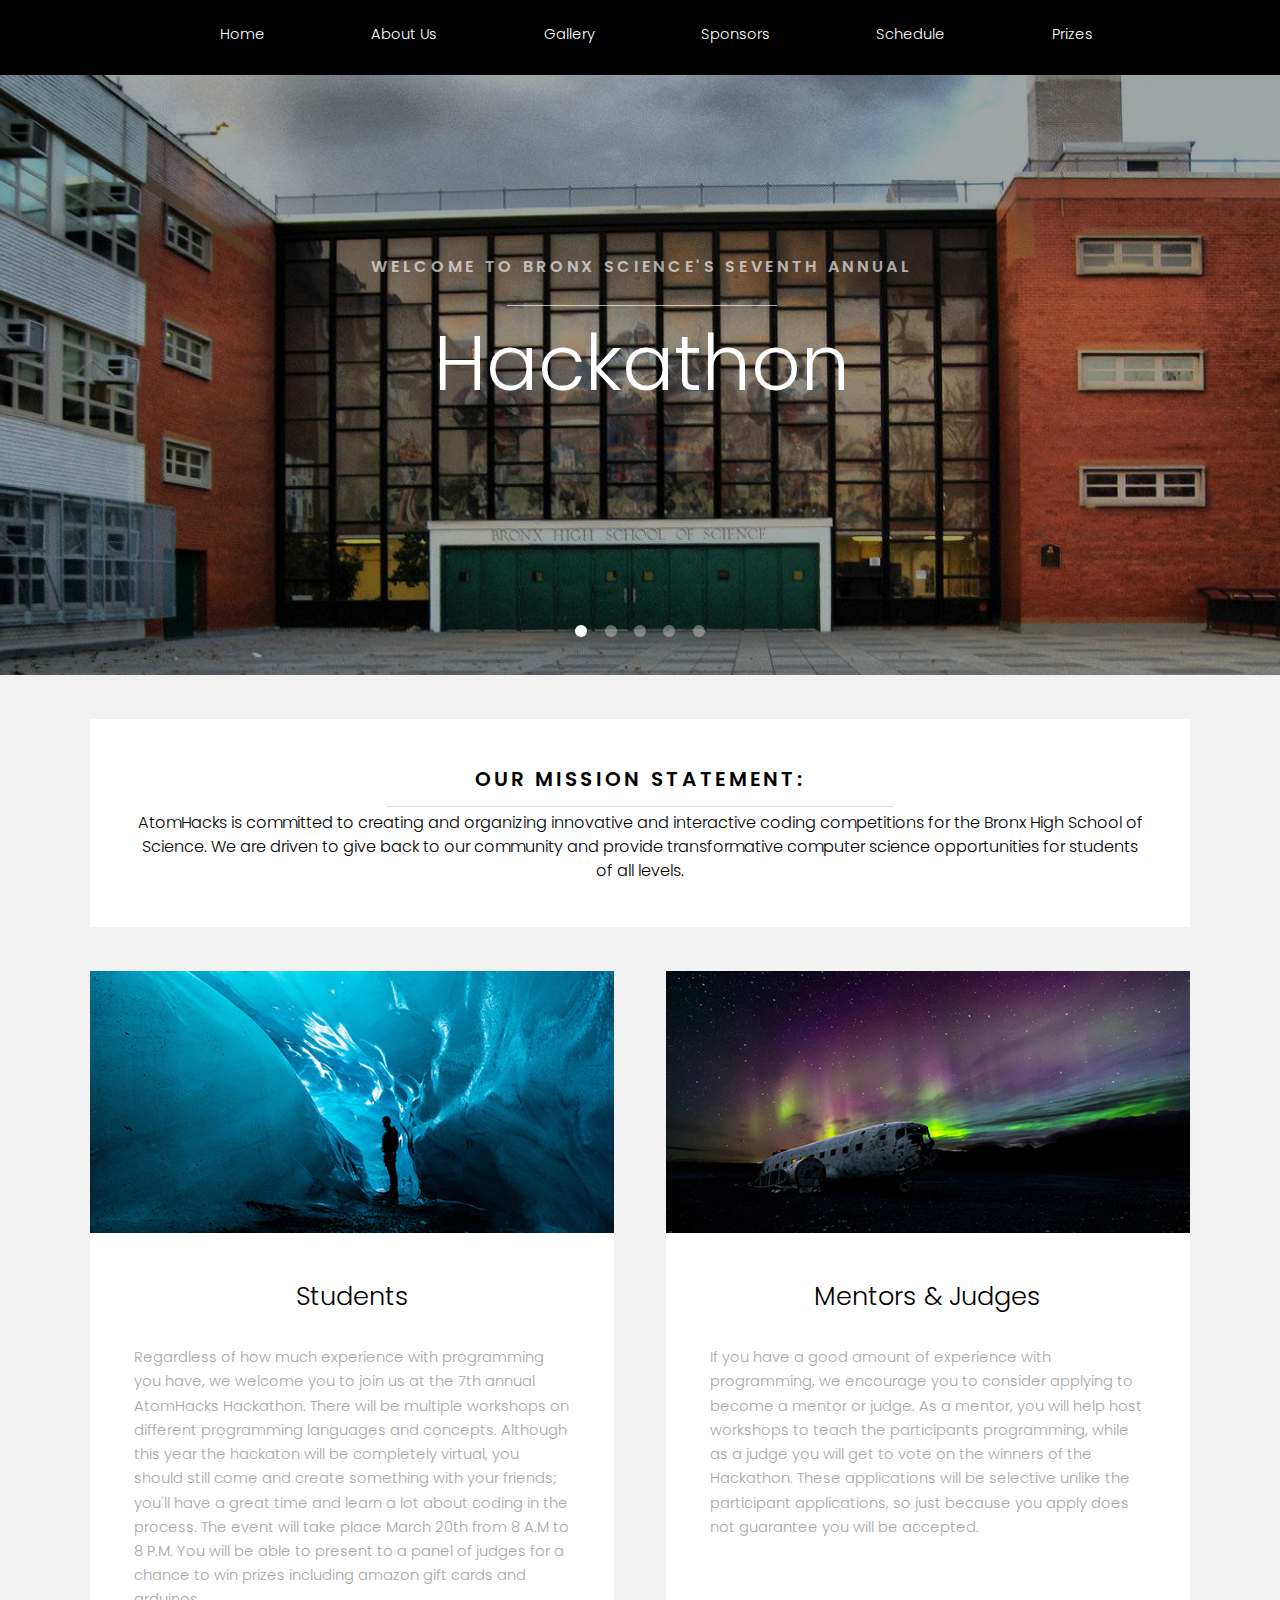
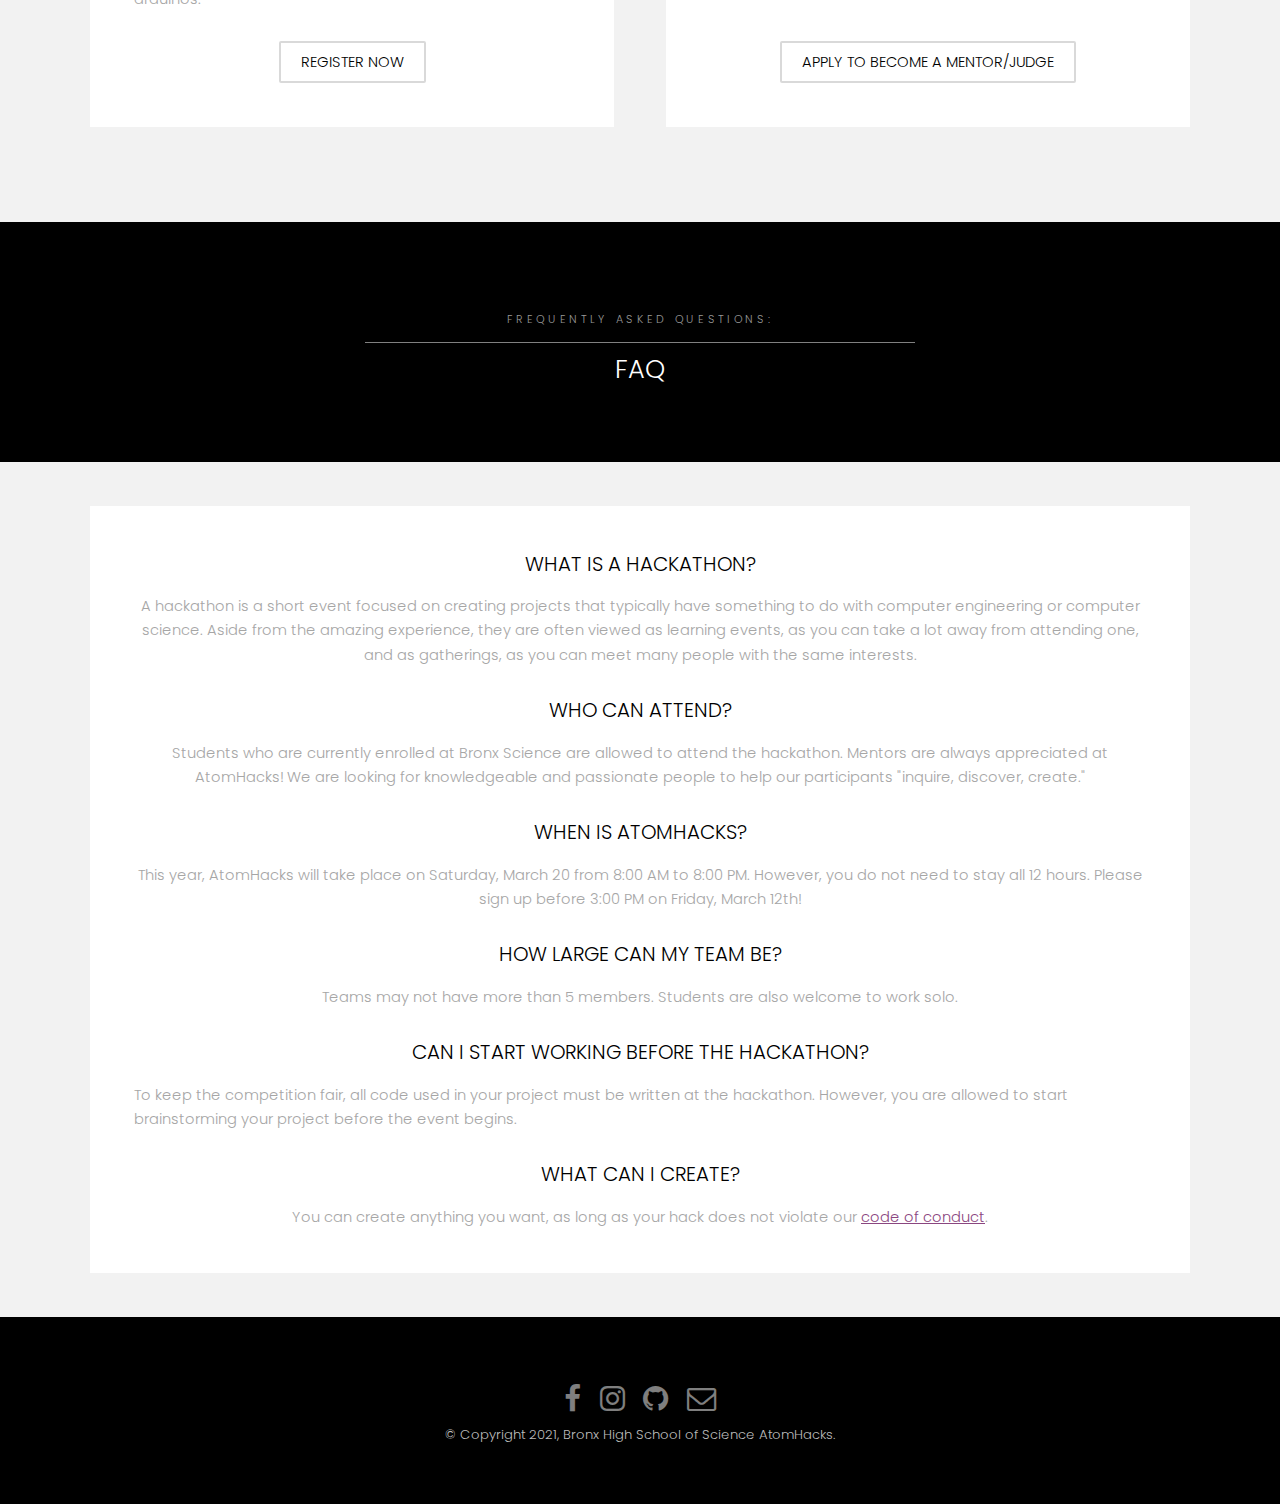
==== commit c5e8b047: "Updated to match site" ====
--- a/index.html
+++ b/index.html
@@ -1,5 +1,5 @@
 <!DOCTYPE HTML>
-<html>
+<html lang="en">
 <head>
     <title>AtomHacks VII</title>
     <meta charset="utf-8"/>
@@ -9,12 +9,12 @@
 <body>
 
 <!-- Header -->
-<header id="header" style="height: 75px" class="alt">
+<header id="header" style="height: 75px">
     <a href="index.html">Home</a>
-    <a href="about.html">About Us</a>
+    <a href="about_new.html">About Us</a>
     <a href="gallery.html">Gallery</a>
     <a href="sponsor.html">Sponsors</a>
-    <a href="workshops.html">Workshops</a>
+    <a href="schedule.html">Schedule</a>
     <a href="prizes.html">Prizes</a>
 </header>
 
@@ -75,7 +75,23 @@
     </article>
 </section>
 
-<section class="wrapper style2">
+
+<section class="wrapper style2" style="padding: 3rem 0 1rem 0">
+    <div class="inner">
+        <div class="box" style="margin-bottom: 0">
+            <div class="content">
+                <header class="align-center">
+                    <p><b style="font-size: 20px">Our Mission Statement:</b></p>
+                    <h4>AtomHacks is committed to creating and organizing innovative and interactive coding competitions for the Bronx High School of Science.
+                        We are driven to give back to our community and provide transformative computer science opportunities for students of all levels.
+                    </h4>
+                </header>
+            </div>
+        </div>
+    </div>
+</section>
+
+<section class="wrapper style2" style="padding: 2rem 0 4rem 0">
     <div class="inner">
         <div class="grid-style2">
 
@@ -121,7 +137,7 @@
                             participants programming,
                             while as a judge you will get to vote on the winners of the Hackathon. These applications
                             will be selective unlike the participant applications, so just because you apply does not
-                            guarantee you will be given accepted.
+                            guarantee you will be accepted.
                             <br><br><br><br>
                         </p>
                         <footer class="align-center">
@@ -153,7 +169,7 @@
                 <header class="align-center">
                     <h3>WHAT IS A HACKATHON?</h3>
                 </header>
-                <p>
+                <p class="align-center">
                     A hackathon is a short event focused on creating projects that typically have something to do with
                     computer engineering or computer science.
                     Aside from the amazing experience, they are often viewed as learning events, as you can take a lot
@@ -164,17 +180,16 @@
                 <header class="align-center">
                     <h3>WHO CAN ATTEND?</h3>
                 </header>
-                <p>
+                <p class="align-center">
                     Students who are currently enrolled at Bronx Science are allowed to attend the hackathon.
                     Mentors are always appreciated at AtomHacks! We are looking for knowledgeable and passionate people
                     to help our participants "inquire, discover, create."
                 </p>
 
-
                 <header class="align-center">
                     <h3>WHEN IS ATOMHACKS?</h3>
                 </header>
-                <p>
+                <p class="align-center">
                     This year, AtomHacks will take place on Saturday, March 20 from 8:00 AM to 8:00 PM.
                     However, you do not need to stay all 12 hours. Please sign up before 3:00 PM on Friday, March 12th!
                 </p>
@@ -182,7 +197,7 @@
                 <header class="align-center">
                     <h3>HOW LARGE CAN MY TEAM BE?</h3>
                 </header>
-                <p>
+                <p class="align-center">
                     Teams may not have more than 5 members. Students are also welcome to work solo.
                 </p>
 
@@ -198,7 +213,7 @@
                 <header class="align-center">
                     <h3>WHAT CAN I CREATE?</h3>
                 </header>
-                <p>
+                <p class="align-center">
                     You can create anything you want, as long as your hack does not violate our <a
                         href="code_of_conduct.pdf">code of conduct</a>.
                 </p>
--- a/assets/css/main.css
+++ b/assets/css/main.css
@@ -2,9 +2,11 @@
 @import url(font-awesome.min.css);
 @import url("https://fonts.googleapis.com/css?family=Poppins:300,400,500,600,700");
 
-html, body, div, span, iframe, h1, h2, p, blockquote, pre, a, code, img, q, s, strike, strong, sub, sup,
-tt, var, b, u, i, center, dl, dt, dd, ol, ul, li, fieldset, form, label, legend, table, caption,
-tbody, tfoot, thead, tr, th, td, article, footer, header, menu, nav, output, section {
+html, body, div, span, iframe, h1, h2, p, a, img,
+b, u, i,
+ol, ul, li,
+table, caption,
+article, footer, header, nav, section {
     margin: 0;
     padding: 0;
     border: 0;
@@ -12,34 +14,14 @@
     vertical-align: baseline;
 }
 
-article, aside, details, figure, footer, header, hgroup, menu, nav, section {
+article, footer, header, menu, nav, section {
     display: block;
-}
-
-body {
-    line-height: 1;
 }
 
 ol, ul {
     list-style: none;
 }
 
-blockquote, q {
-    quotes: none;
-}
-
-blockquote:before, blockquote:after, q:before, q:after {
-    content: none;
-}
-
-table {
-    border-collapse: collapse;
-    border-spacing: 0;
-}
-
-body {
-    -webkit-text-size-adjust: none;
-}
 
 /* Box Model */
 
@@ -141,7 +123,7 @@
         padding: 1.5rem 0 0 1.5rem;
     }
 
-    
+
 }
 
 @media screen and (max-width: 980px) {
@@ -150,7 +132,7 @@
         padding: 0 0 0 1.5rem;
     }
 
-    
+
     .row.uniform > * {
         padding: 1.5rem 0 0 1.5rem;
     }
@@ -246,11 +228,13 @@
     html {
         font-size: 12pt;
     }
-
 }
 
 body {
-    background-color: #fff;
+    -ms-overflow-style: scrollbar;
+    background: #fff;
+    line-height: 1;
+    -webkit-text-size-adjust: none;
     color: #444;
 }
 
@@ -273,7 +257,7 @@
     font-weight: 600;
 }
 
-em, i {
+i {
     font-style: italic;
 }
 
@@ -312,56 +296,6 @@
     font-size: 0.7rem;
 }
 
-sub {
-    font-size: 0.8rem;
-    position: relative;
-    top: 0.5rem;
-}
-
-sup {
-    font-size: 0.8rem;
-    position: relative;
-    top: -0.5rem;
-}
-
-blockquote {
-    border-left: solid 4px;
-    font-style: italic;
-    margin: 0 0 2rem 0;
-    padding: 0.5rem 0 0.5rem 2rem;
-}
-
-code {
-    border-radius: 2px;
-    border: solid 1px;
-    font-family: "Courier New", monospace;
-    font-size: 0.9rem;
-    margin: 0 0.25rem;
-    padding: 0.25rem 0.65rem;
-}
-
-pre {
-    -webkit-overflow-scrolling: touch;
-    font-family: "Courier New", monospace;
-    font-size: 0.9rem;
-    margin: 0 0 2rem 0;
-}
-
-pre code {
-    display: block;
-    line-height: 1.75;
-    padding: 1rem 1.5rem;
-    overflow-x: auto;
-}
-
-hr {
-    border: 0;
-    border-bottom: solid 1px;
-    margin: 2rem 0;
-}
-
-
-
 .align-center {
     text-align: center;
 }
@@ -380,19 +314,6 @@
 
 h1, h2, h3, h4, h5, h6 {
     color: #555;
-}
-
-blockquote {
-    border-left-color: rgba(144, 144, 144, 0.25);
-}
-
-code {
-    background: rgba(144, 144, 144, 0.075);
-    border-color: rgba(144, 144, 144, 0.25);
-}
-
-hr {
-    border-bottom-color: rgba(144, 144, 144, 0.25);
 }
 
 /* Box */
@@ -465,12 +386,7 @@
 }
 
 /* Button */
-
-input[type="submit"],
-input[type="reset"],
-input[type="button"],
-button,
-.button {
+button, .button {
     -moz-appearance: none;
     -webkit-appearance: none;
     -ms-appearance: none;
@@ -493,305 +409,50 @@
     white-space: nowrap;
 }
 
-input[type="submit"].icon,
-input[type="reset"].icon,
-input[type="button"].icon,
-button.icon,
-.button.icon {
-    padding-left: 1.35rem;
-}
-
-input[type="submit"].icon:before,
-input[type="reset"].icon:before,
-input[type="button"].icon:before,
-button.icon:before,
-.button.icon:before {
-    margin-right: 0.5rem;
-}
-
-input[type="submit"].fit,
-input[type="reset"].fit,
-input[type="button"].fit,
-button.fit,
-.button.fit {
-    display: block;
-    margin: 0 0 1rem 0;
-    width: 100%;
-}
-
 @media screen and (max-width: 480px) {
 
-    input[type="submit"],
-    input[type="reset"],
-    input[type="button"],
-    button,
-    .button {
+    button, .button {
         padding: 0;
         width: 100%;
     }
 
 }
 
-input[type="submit"],
-input[type="reset"],
-input[type="button"],
-button,
-.button {
+button, .button {
     background-color: #f2f2f2;
     color: #000 !important;
 }
 
-input[type="submit"]:hover,
-input[type="reset"]:hover,
-input[type="button"]:hover,
-button:hover,
-.button:hover {
+button:hover, .button:hover {
     background-color: white;
 }
 
-input[type="submit"]:active,
-input[type="reset"]:active,
-input[type="button"]:active,
-button:active,
-.button:active {
+button:active, .button:active {
     background-color: #e5e5e5;
 }
 
-input[type="submit"].alt,
-input[type="reset"].alt,
-input[type="button"].alt,
-button.alt,
-.button.alt {
+button.alt, .button.alt {
     background-color: transparent;
     box-shadow: inset 0 0 0 2px rgba(144, 144, 144, 0.25);
     color: #555 !important;
 }
 
-input[type="submit"].alt:hover,
-input[type="reset"].alt:hover,
-input[type="button"].alt:hover,
-button.alt:hover,
-.button.alt:hover {
+button.alt:hover, .button.alt:hover {
     background-color: rgba(144, 144, 144, 0.075);
 }
 
-input[type="submit"].alt:active,
-input[type="reset"].alt:active,
-input[type="button"].alt:active,
-button.alt:active,
-.button.alt:active {
+button.alt:active, .button.alt:active {
     background-color: rgba(144, 144, 144, 0.2);
 }
 
-input[type="submit"].alt.icon:before,
-input[type="reset"].alt.icon:before,
-input[type="button"].alt.icon:before,
-button.alt.icon:before,
-.button.alt.icon:before {
-    color: #bbb;
-}
-
-/* Form */
-form {
-    margin: 0 0 2rem 0;
-}
-
-label {
-    display: block;
-    font-size: 0.9rem;
-    font-weight: 700;
-    margin: 0 0 1rem 0;
-}
-
-input[type="text"],
-input[type="password"],
-input[type="email"],
-select,
-textarea {
-    -moz-appearance: none;
-    -webkit-appearance: none;
-    -ms-appearance: none;
-    appearance: none;
-    border-radius: 2px;
-    border: solid 1px;
-    color: inherit;
-    display: block;
-    outline: 0;
-    padding: 0 1rem;
-    text-decoration: none;
-    width: 100%;
-}
-
-input[type="text"]:invalid,
-input[type="password"]:invalid,
-input[type="email"]:invalid,
-select:invalid,
-textarea:invalid {
-    box-shadow: none;
-}
-
-.select-wrapper select::-ms-expand {
-    display: none;
-}
-
-input[type="text"],
-input[type="password"],
-input[type="email"],
-select {
-    height: 2.75rem;
-}
-
-textarea {
-    padding: 0.75rem 1rem;
-}
-
-input[type="checkbox"],
-input[type="radio"] {
-    -moz-appearance: none;
-    -webkit-appearance: none;
-    -ms-appearance: none;
-    appearance: none;
-    display: block;
-    float: left;
-    margin-right: -2rem;
-    opacity: 0;
-    width: 1rem;
-    z-index: -1;
-}
-
-input[type="checkbox"] + label,
-input[type="radio"] + label {
-    text-decoration: none;
-    cursor: pointer;
-    display: inline-block;
-    font-size: 1rem;
-    font-weight: 400;
-    padding-left: 2.4rem;
-    padding-right: 0.75rem;
-    position: relative;
-}
-
-input[type="checkbox"] + label:before,
-input[type="radio"] + label:before {
-    -moz-osx-font-smoothing: grayscale;
-    -webkit-font-smoothing: antialiased;
-    font-family: FontAwesome, serif;
-    font-style: normal;
-    font-weight: normal;
-    text-transform: none !important;
-}
-
-input[type="checkbox"] + label:before,
-input[type="radio"] + label:before {
-    border-radius: 2px;
-    border: solid 1px;
-    content: '';
-    display: inline-block;
-    height: 1.65rem;
-    left: 0;
-    line-height: 1.58125rem;
-    position: absolute;
-    text-align: center;
-    top: 0;
-    width: 1.65rem;
-}
-
-input[type="checkbox"]:checked + label:before,
-input[type="radio"]:checked + label:before {
-    content: '\f00c';
-}
-
-input[type="checkbox"] + label:before {
-    border-radius: 2px;
-}
-
-input[type="radio"] + label:before {
-    border-radius: 100%;
-}
-
-::-webkit-input-placeholder {
+::-moz-placeholder, :-moz-placeholder {
     opacity: 1.0;
-}
-
-:-moz-placeholder {
-    opacity: 1.0;
-}
-
-::-moz-placeholder {
-    opacity: 1.0;
-}
-
-:-ms-input-placeholder {
-    opacity: 1.0;
-}
-
-label {
-    color: #555;
-}
-
-input[type="text"],
-input[type="password"],
-input[type="email"],
-select,
-textarea {
-    background: rgba(144, 144, 144, 0.075);
-    border-color: rgba(144, 144, 144, 0.25);
-}
-
-input[type="text"]:focus,
-input[type="password"]:focus,
-input[type="email"]:focus,
-select:focus,
-textarea:focus {
-    border-color: #8a4680;
-    box-shadow: 0 0 0 1px #8a4680;
-}
-
-input[type="checkbox"] + label,
-input[type="radio"] + label {
-    color: #444;
-}
-
-input[type="checkbox"] + label:before,
-input[type="radio"] + label:before {
-    background: rgba(144, 144, 144, 0.075);
-    border-color: rgba(144, 144, 144, 0.25);
-}
-
-input[type="checkbox"]:checked + label:before,
-input[type="radio"]:checked + label:before {
-    background-color: #8a4680;
-    border-color: #8a4680;
-    color: #ffffff;
-}
-
-input[type="checkbox"]:focus + label:before,
-input[type="radio"]:focus + label:before {
-    border-color: #8a4680;
-    box-shadow: 0 0 0 1px #8a4680;
-}
-
-::-webkit-input-placeholder {
     color: #bbb !important;
 }
 
-:-moz-placeholder {
-    color: #bbb !important;
-}
-
-::-moz-placeholder {
-    color: #bbb !important;
-}
-
-:-ms-input-placeholder {
-    color: #bbb !important;
-}
-
-/* Icon */
-
+/* Icons */
 .icon {
     text-decoration: none;
-    border-bottom: none;
     position: relative;
 }
 
@@ -841,42 +502,6 @@
 }
 
 /* List */
-
-ol {
-    list-style: decimal;
-    margin: 0 0 2rem 0;
-    padding-left: 1.25rem;
-}
-
-ol li {
-    padding-left: 0.25rem;
-}
-
-ul {
-    list-style: disc;
-    margin: 0 0 2rem 0;
-    padding-left: 1rem;
-}
-
-ul li {
-    padding-left: 0.5rem;
-}
-
-ul.alt {
-    list-style: none;
-    padding-left: 0;
-}
-
-ul.alt li {
-    border-top: solid 1px;
-    padding: 0.5rem 0;
-}
-
-ul.alt li:first-child {
-    border-top: 0;
-    padding-top: 0;
-}
-
 ul.icons {
     cursor: default;
     list-style: none;
@@ -894,105 +519,6 @@
 
 ul.icons li .icon:before {
     font-size: 2rem;
-}
-
-ul.actions li {
-    display: inline-block;
-    padding: 0 1rem 0 0;
-    vertical-align: middle;
-}
-
-ul.actions li:last-child {
-    padding-right: 0;
-}
-
-ul.actions.small li {
-    padding: 0 0.5rem 0 0;
-}
-
-ul.actions.vertical li {
-    display: block;
-    padding: 1rem 0 0 0;
-}
-
-ul.actions.vertical li:first-child {
-    padding-top: 0;
-}
-
-ul.actions.vertical li > * {
-    margin-bottom: 0;
-}
-
-ul.actions.vertical.small li {
-    padding: 0.5rem 0 0 0;
-}
-
-ul.actions.vertical.small li:first-child {
-    padding-top: 0;
-}
-
-ul.actions.fit li {
-    display: table-cell;
-    padding: 0 0 0 1rem;
-}
-
-ul.actions.fit li > * {
-    margin-bottom: 0;
-}
-
-ul.actions.fit.small li {
-    padding: 0 0 0 0.5rem;
-}
-
-@media screen and (max-width: 480px) {
-
-    
-    ul.actions li {
-        padding: 1rem 0 0 0;
-        display: block;
-        text-align: center;
-        width: 100%;
-    }
-
-    ul.actions li:first-child {
-        padding-top: 0;
-    }
-
-    ul.actions li > * {
-        width: 100%;
-        margin: 0 !important;
-    }
-
-    ul.actions li > *.icon:before {
-        margin-left: -2rem;
-    }
-
-    ul.actions.small li {
-        padding: 0.5rem 0 0 0;
-    }
-
-    ul.actions.small li:first-child {
-        padding-top: 0;
-    }
-
-}
-
-dl {
-    margin: 0 0 2rem 0;
-}
-
-dl dt {
-    display: block;
-    font-weight: 700;
-    margin: 0 0 1rem 0;
-}
-
-dl dd {
-    margin-left: 2rem;
-}
-
-ul.alt li {
-    border-top-color: rgba(144, 144, 144, 0.25);
 }
 
 /* Section/Article */
@@ -1069,124 +595,38 @@
     border-color: rgba(255, 255, 255, 0.25);
 }
 
-.wrapper.style1 input[type="submit"],
-.wrapper.style1 input[type="reset"],
-.wrapper.style1 input[type="button"],
-.wrapper.style1 button,
-.wrapper.style1 .button {
+.wrapper.style1 button, .wrapper.style1 .button {
     background-color: #f2f2f2;
     color: #000 !important;
 }
 
-.wrapper.style1 input[type="submit"]:hover,
-.wrapper.style1 input[type="reset"]:hover,
-.wrapper.style1 input[type="button"]:hover,
-.wrapper.style1 button:hover,
-.wrapper.style1 .button:hover {
+.wrapper.style1 button:hover, .wrapper.style1 .button:hover {
     background-color: white;
 }
 
-.wrapper.style1 input[type="submit"]:active,
-.wrapper.style1 input[type="reset"]:active,
-.wrapper.style1 input[type="button"]:active,
-.wrapper.style1 button:active,
-.wrapper.style1 .button:active {
+.wrapper.style1 button:active, .wrapper.style1 .button:active {
     background-color: #e5e5e5;
 }
 
-.wrapper.style1 input[type="submit"].alt,
-.wrapper.style1 input[type="reset"].alt,
-.wrapper.style1 input[type="button"].alt,
-.wrapper.style1 button.alt,
-.wrapper.style1 .button.alt {
+.wrapper.style1 button.alt, .wrapper.style1 .button.alt {
     background-color: transparent;
     box-shadow: inset 0 0 0 2px rgba(255, 255, 255, 0.25);
     color: #ffffff !important;
 }
 
-.wrapper.style1 input[type="submit"].alt:hover,
-.wrapper.style1 input[type="reset"].alt:hover,
-.wrapper.style1 input[type="button"].alt:hover,
-.wrapper.style1 button.alt:hover,
-.wrapper.style1 .button.alt:hover {
+.wrapper.style1 button.alt:hover, .wrapper.style1 .button.alt:hover {
     background-color: rgba(255, 255, 255, 0.075);
 }
 
-.wrapper.style1 input[type="submit"].alt:active,
-.wrapper.style1 input[type="reset"].alt:active,
-.wrapper.style1 input[type="button"].alt:active,
-.wrapper.style1 button.alt:active,
-.wrapper.style1 .button.alt:active {
+.wrapper.style1 button.alt:active, .wrapper.style1 .button.alt:active {
     background-color: rgba(255, 255, 255, 0.2);
 }
 
-.wrapper.style1 input[type="submit"].alt.icon:before,
-.wrapper.style1 input[type="reset"].alt.icon:before,
-.wrapper.style1 input[type="button"].alt.icon:before,
-.wrapper.style1 button.alt.icon:before,
-.wrapper.style1 .button.alt.icon:before {
+.wrapper.style1 button.alt.icon:before, .wrapper.style1 .button.alt.icon:before {
     color: #d0b5cc;
 }
 
-.wrapper.style1 label {
-    color: #ffffff;
-}
-
-.wrapper.style1 input[type="text"],
-.wrapper.style1 input[type="password"],
-.wrapper.style1 input[type="email"],
-.wrapper.style1 select,
-.wrapper.style1 textarea {
-    background: rgba(255, 255, 255, 0.075);
-    border-color: rgba(255, 255, 255, 0.25);
-}
-
-.wrapper.style1 input[type="text"]:focus,
-.wrapper.style1 input[type="password"]:focus,
-.wrapper.style1 input[type="email"]:focus,
-.wrapper.style1 select:focus,
-.wrapper.style1 textarea:focus {
-    border-color: #ffffff;
-    box-shadow: 0 0 0 1px #ffffff;
-}
-
-.wrapper.style1 input[type="checkbox"] + label,
-.wrapper.style1 input[type="radio"] + label {
-    color: #e2d1df;
-}
-
-.wrapper.style1 input[type="checkbox"] + label:before,
-.wrapper.style1 input[type="radio"] + label:before {
-    background: rgba(255, 255, 255, 0.075);
-    border-color: rgba(255, 255, 255, 0.25);
-}
-
-.wrapper.style1 input[type="checkbox"]:checked + label:before,
-.wrapper.style1 input[type="radio"]:checked + label:before {
-    background-color: #ffffff;
-    border-color: #ffffff;
-    color: #8a4680;
-}
-
-.wrapper.style1 input[type="checkbox"]:focus + label:before,
-.wrapper.style1 input[type="radio"]:focus + label:before {
-    border-color: #ffffff;
-    box-shadow: 0 0 0 1px #ffffff;
-}
-
-.wrapper.style1 ::-webkit-input-placeholder {
-    color: #d0b5cc !important;
-}
-
-.wrapper.style1 :-moz-placeholder {
-    color: #d0b5cc !important;
-}
-
-.wrapper.style1 ::-moz-placeholder {
-    color: #d0b5cc !important;
-}
-
-.wrapper.style1 :-ms-input-placeholder {
+.wrapper.style1 ::-moz-placeholder , .wrapper.style1 :-moz-placeholder {
     color: #d0b5cc !important;
 }
 
@@ -1196,30 +636,6 @@
 
 .wrapper.style1 header p {
     color: #d0b5cc;
-}
-
-.wrapper.style1 table tbody tr {
-    border-color: rgba(255, 255, 255, 0.25);
-}
-
-.wrapper.style1 table tbody tr:nth-child(2n + 1) {
-    background-color: rgba(255, 255, 255, 0.075);
-}
-
-.wrapper.style1 table th {
-    color: #ffffff;
-}
-
-.wrapper.style1 table thead {
-    border-bottom-color: rgba(255, 255, 255, 0.25);
-}
-
-.wrapper.style1 table tfoot {
-    border-top-color: rgba(255, 255, 255, 0.25);
-}
-
-.wrapper.style1 table.alt tbody tr td {
-    border-color: rgba(255, 255, 255, 0.25);
 }
 
 .wrapper.style2 {
@@ -1227,10 +643,6 @@
     color: #a6a6a6;
 }
 
-.wrapper.style2 input, .wrapper.style2 select, .wrapper.style2 textarea {
-    color: #000;
-}
-
 .wrapper.style2 a {
     color: #8a4680;
 }
@@ -1243,125 +655,34 @@
     color: #000;
 }
 
-.wrapper.style2 blockquote {
-    border-left-color: rgba(0, 0, 0, 0.15);
-}
-
-.wrapper.style2 code {
-    background: rgba(0, 0, 0, 0.075);
-    border-color: rgba(0, 0, 0, 0.15);
-}
-
-.wrapper.style2 hr {
-    border-bottom-color: rgba(0, 0, 0, 0.15);
-}
-
 .wrapper.style2 .box {
     border-color: rgba(0, 0, 0, 0.15);
 }
 
-.wrapper.style2 input[type="submit"],
-.wrapper.style2 input[type="reset"],
-.wrapper.style2 input[type="button"],
-.wrapper.style2 button,
-.wrapper.style2 .button {
+.wrapper.style2 button, .wrapper.style2 .button {
     background-color: #000;
     color: #f2f2f2 !important;
 }
 
-.wrapper.style2 input[type="submit"].alt,
-.wrapper.style2 input[type="reset"].alt,
-.wrapper.style2 input[type="button"].alt,
-.wrapper.style2 button.alt,
-.wrapper.style2 .button.alt {
+.wrapper.style2 button.alt, .wrapper.style2 .button.alt {
     background-color: transparent;
     box-shadow: inset 0 0 0 2px rgba(0, 0, 0, 0.15);
     color: #000 !important;
 }
 
-.wrapper.style2 input[type="submit"].alt:hover,
-.wrapper.style2 input[type="reset"].alt:hover,
-.wrapper.style2 input[type="button"].alt:hover,
-.wrapper.style2 button.alt:hover,
-.wrapper.style2 .button.alt:hover {
+.wrapper.style2 button.alt:hover, .wrapper.style2 .button.alt:hover {
     background-color: rgba(0, 0, 0, 0.075);
 }
 
-.wrapper.style2 input[type="submit"].alt:active,
-.wrapper.style2 input[type="reset"].alt:active,
-.wrapper.style2 input[type="button"].alt:active,
-.wrapper.style2 button.alt:active,
-.wrapper.style2 .button.alt:active {
+.wrapper.style2 button.alt:active, .wrapper.style2 .button.alt:active {
     background-color: rgba(0, 0, 0, 0.2);
 }
 
-.wrapper.style2 input[type="submit"].alt.icon:before,
-.wrapper.style2 input[type="reset"].alt.icon:before,
-.wrapper.style2 input[type="button"].alt.icon:before,
-.wrapper.style2 button.alt.icon:before,
-.wrapper.style2 .button.alt.icon:before {
+.wrapper.style2 button.alt.icon:before, .wrapper.style2 .button.alt.icon:before {
     color: #999999;
 }
 
-.wrapper.style2 label {
-    color: #000;
-}
-
-.wrapper.style2 input[type="text"],
-.wrapper.style2 input[type="password"],
-.wrapper.style2 input[type="email"],
-.wrapper.style2 select,
-.wrapper.style2 textarea {
-    background: rgba(0, 0, 0, 0.075);
-    border-color: rgba(0, 0, 0, 0.15);
-}
-
-.wrapper.style2 input[type="text"]:focus,
-.wrapper.style2 input[type="password"]:focus,
-.wrapper.style2 input[type="email"]:focus,
-.wrapper.style2 select:focus,
-.wrapper.style2 textarea:focus {
-    border-color: #8a4680;
-    box-shadow: 0 0 0 1px #8a4680;
-}
-
-.wrapper.style2 input[type="checkbox"] + label,
-.wrapper.style2 input[type="radio"] + label {
-    color: #a6a6a6;
-}
-
-.wrapper.style2 input[type="checkbox"] + label:before,
-.wrapper.style2 input[type="radio"] + label:before {
-    background: rgba(0, 0, 0, 0.075);
-    border-color: rgba(0, 0, 0, 0.15);
-}
-
-.wrapper.style2 input[type="checkbox"]:checked + label:before,
-.wrapper.style2 input[type="radio"]:checked + label:before {
-    background-color: #8a4680;
-    border-color: #8a4680;
-    color: #ffffff;
-}
-
-.wrapper.style2 input[type="checkbox"]:focus + label:before,
-.wrapper.style2 input[type="radio"]:focus + label:before {
-    border-color: #8a4680;
-    box-shadow: 0 0 0 1px #8a4680;
-}
-
-.wrapper.style2 ::-webkit-input-placeholder {
-    color: #999999 !important;
-}
-
-.wrapper.style2 :-moz-placeholder {
-    color: #999999 !important;
-}
-
-.wrapper.style2 ::-moz-placeholder {
-    color: #999999 !important;
-}
-
-.wrapper.style2 :-ms-input-placeholder {
+.wrapper.style2 ::-moz-placeholder, .wrapper.style2 :-moz-placeholder {
     color: #999999 !important;
 }
 
@@ -1371,18 +692,6 @@
 
 .wrapper.style2 header p {
     color: #999999;
-}
-
-.wrapper.style2 table tbody tr {
-    border-color: rgba(0, 0, 0, 0.15);
-}
-
-.wrapper.style2 table tbody tr:nth-child(2n + 1) {
-    background-color: rgba(0, 0, 0, 0.075);
-}
-
-.wrapper.style2 table th {
-    color: #000;
 }
 
 .wrapper.style3 {
@@ -1411,141 +720,42 @@
     color: #ffffff;
 }
 
-.wrapper.style3 blockquote {
-    border-left-color: rgba(255, 255, 255, 0.25);
-}
-
-.wrapper.style3 code {
-    background: rgba(255, 255, 255, 0.075);
-    border-color: rgba(255, 255, 255, 0.25);
-}
-
-.wrapper.style3 hr {
-    border-bottom-color: rgba(255, 255, 255, 0.25);
-}
-
 .wrapper.style3 .box {
     border-color: rgba(255, 255, 255, 0.25);
 }
 
-.wrapper.style3 input[type="submit"],
-.wrapper.style3 input[type="reset"],
-.wrapper.style3 input[type="button"],
-.wrapper.style3 button,
-.wrapper.style3 .button {
+.wrapper.style3 button, .wrapper.style3 .button {
     background-color: #f2f2f2;
     color: #000 !important;
 }
 
-.wrapper.style3 input[type="submit"]:hover,
-.wrapper.style3 input[type="reset"]:hover,
-.wrapper.style3 input[type="button"]:hover,
-.wrapper.style3 button:hover,
-.wrapper.style3 .button:hover {
+.wrapper.style3 button:hover, .wrapper.style3 .button:hover {
     background-color: white;
 }
 
-.wrapper.style3 input[type="submit"]:active,
-.wrapper.style3 input[type="reset"]:active,
-.wrapper.style3 input[type="button"]:active,
-.wrapper.style3 button:active,
-.wrapper.style3 .button:active {
+.wrapper.style3 button:active, .wrapper.style3 .button:active {
     background-color: #e5e5e5;
 }
 
-.wrapper.style3 input[type="submit"].alt,
-.wrapper.style3 input[type="reset"].alt,
-.wrapper.style3 input[type="button"].alt,
-.wrapper.style3 button.alt,
-.wrapper.style3 .button.alt {
+.wrapper.style3 button.alt, .wrapper.style3 .button.alt {
     background-color: transparent;
     box-shadow: inset 0 0 0 2px rgba(255, 255, 255, 0.25);
     color: #ffffff !important;
 }
 
-.wrapper.style3 input[type="submit"].alt:hover,
-.wrapper.style3 input[type="reset"].alt:hover,
-.wrapper.style3 input[type="button"].alt:hover,
-.wrapper.style3 button.alt:hover,
-.wrapper.style3 .button.alt:hover {
+.wrapper.style3 button.alt:hover, .wrapper.style3 .button.alt:hover {
     background-color: rgba(255, 255, 255, 0.075);
 }
 
-.wrapper.style3 input[type="submit"].alt:active,
-.wrapper.style3 input[type="reset"].alt:active,
-.wrapper.style3 input[type="button"].alt:active,
-.wrapper.style3 button.alt:active,
-.wrapper.style3 .button.alt:active {
+.wrapper.style3 button.alt:active, .wrapper.style3 .button.alt:active {
     background-color: rgba(255, 255, 255, 0.2);
 }
 
-.wrapper.style3 input[type="submit"].alt.icon:before,
-.wrapper.style3 input[type="reset"].alt.icon:before,
-.wrapper.style3 input[type="button"].alt.icon:before,
-.wrapper.style3 button.alt.icon:before,
-.wrapper.style3 .button.alt.icon:before {
+.wrapper.style3 button.alt.icon:before, .wrapper.style3 .button.alt.icon:before {
     color: #999999;
 }
 
-.wrapper.style3 label {
-    color: #ffffff;
-}
-
-.wrapper.style3 input[type="text"],
-.wrapper.style3 input[type="password"],
-.wrapper.style3 input[type="email"],
-.wrapper.style3 select,
-.wrapper.style3 textarea {
-    background: rgba(255, 255, 255, 0.075);
-    border-color: rgba(255, 255, 255, 0.25);
-}
-
-.wrapper.style3 input[type="text"]:focus,
-.wrapper.style3 input[type="password"]:focus,
-.wrapper.style3 input[type="email"]:focus,
-.wrapper.style3 select:focus,
-.wrapper.style3 textarea:focus {
-    border-color: #8a4680;
-    box-shadow: 0 0 0 1px #8a4680;
-}
-
-.wrapper.style3 input[type="checkbox"] + label,
-.wrapper.style3 input[type="radio"] + label {
-    color: #bfbfbf;
-}
-
-.wrapper.style3 input[type="checkbox"] + label:before,
-.wrapper.style3 input[type="radio"] + label:before {
-    background: rgba(255, 255, 255, 0.075);
-    border-color: rgba(255, 255, 255, 0.25);
-}
-
-.wrapper.style3 input[type="checkbox"]:checked + label:before,
-.wrapper.style3 input[type="radio"]:checked + label:before {
-    background-color: #8a4680;
-    border-color: #8a4680;
-    color: #ffffff;
-}
-
-.wrapper.style3 input[type="checkbox"]:focus + label:before,
-.wrapper.style3 input[type="radio"]:focus + label:before {
-    border-color: #8a4680;
-    box-shadow: 0 0 0 1px #8a4680;
-}
-
-.wrapper.style3 ::-webkit-input-placeholder {
-    color: #999999 !important;
-}
-
-.wrapper.style3 :-moz-placeholder {
-    color: #999999 !important;
-}
-
-.wrapper.style3 ::-moz-placeholder {
-    color: #999999 !important;
-}
-
-.wrapper.style3 :-ms-input-placeholder {
+.wrapper.style3 ::-moz-placeholder, .wrapper.style3 ::-moz-placeholder  {
     color: #999999 !important;
 }
 
@@ -1555,30 +765,6 @@
 
 .wrapper.style3 header p {
     color: #999999;
-}
-
-.wrapper.style3 table tbody tr {
-    border-color: rgba(255, 255, 255, 0.25);
-}
-
-.wrapper.style3 table tbody tr:nth-child(2n + 1) {
-    background-color: rgba(255, 255, 255, 0.075);
-}
-
-.wrapper.style3 table th {
-    color: #ffffff;
-}
-
-.wrapper.style3 table thead {
-    border-bottom-color: rgba(255, 255, 255, 0.25);
-}
-
-.wrapper.style3 table tfoot {
-    border-top-color: rgba(255, 255, 255, 0.25);
-}
-
-.wrapper.style3 table.alt tbody tr td {
-    border-color: rgba(255, 255, 255, 0.25);
 }
 
 .wrapper.style3 .inner {
@@ -1629,53 +815,27 @@
 }
 
 @media screen and (max-width: 1280px) {
-
     .wrapper > .inner {
         width: 75rem;
     }
-
 }
 
 @media screen and (max-width: 980px) {
-
     .wrapper > .inner {
         width: 90%;
     }
-
     .wrapper.style3 {
         background-attachment: scroll;
     }
-
 }
 
 @media screen and (max-width: 736px) {
-
     .wrapper {
         padding: 3rem 0 1rem 0;
     }
-
 }
 
 /*4x FlexGrid */
-.grid-style {
-    width: 100%;
-    margin: 0 0 2.5rem 0;
-    display: -webkit-flex;
-    display: -ms-flex;
-    display: flex;
-    -moz-flex-wrap: wrap;
-    -webkit-flex-wrap: wrap;
-    -ms-flex-wrap: wrap;
-    flex-wrap: wrap;
-    -moz-align-items: stretch;
-    -webkit-align-items: stretch;
-    -ms-align-items: stretch;
-    align-items: stretch;
-}
-
-.grid-style {
-    display: -moz-flex;
-}
 
 .grid-style > * {
     -moz-flex-shrink: 1;
@@ -1713,9 +873,8 @@
     padding-right: 0;
 }
 
-.grid-style > :nth-child(2n + 1),
-.grid-style > :nth-child(2n) {
-    width: calc(25% + 0rem); //WORK
+.grid-style > :nth-child(2n + 1), .grid-style > :nth-child(2n) {
+    width: calc(25% + 0rem);
 }
 
 .grid-style .box {
@@ -1759,7 +918,7 @@
     width: 50%;
 }
 
-.grid-style2 > * { //WORK
+.grid-style2 > * {
 padding: 2rem;
     width: calc(50% + 2rem);
 }
@@ -1780,8 +939,7 @@
     padding-right: 0;
 }
 
-.grid-style2 > :nth-child(2n + 1),
-.grid-style2 > :nth-child(2n) {
+.grid-style2 > :nth-child(2n + 1), .grid-style2 > :nth-child(2n) {
     width: calc(50% + 0rem); //WORK
 }
 
@@ -1790,64 +948,48 @@
 }
 
 @media screen and (max-width: 980px) {
-
     .grid-style > * {
         width: 100%;
     }
-
     .grid-style > * {
         padding: 1rem;
         width: calc(50% + 1rem);
     }
-
     .grid-style > :nth-child(-n + 2) {
         padding-top: 1rem;
     }
-
     .grid-style > :nth-last-child(-n + 2) {
         padding-bottom: 1rem;
     }
-
     .grid-style > :nth-child(2n + 1) {
         padding-left: 1rem;
     }
-
     .grid-style > :nth-child(2n) {
         padding-right: 1rem;
     }
-
-    .grid-style > :nth-child(2n + 1),
-    .grid-style > :nth-child(2n) {
+    .grid-style > :nth-child(2n + 1), .grid-style > :nth-child(2n) {
         padding: 1rem;
         width: calc(100% + 2rem);
     }
-
     .grid-style > * {
         padding: 1rem;
         width: calc(100% + 2rem);
     }
-
     .grid-style > :nth-child(-n + 1) {
         padding-top: 0;
     }
-
     .grid-style > :nth-last-child(-n + 1) {
         padding-bottom: 0;
     }
-
     .grid-style > :nth-child(1n + 1) {
         padding-left: 0;
     }
-
     .grid-style > :nth-child(1n) {
         padding-right: 0;
     }
-
-    .grid-style > :nth-child(1n + 1),
-    .grid-style > :nth-child(1n) {
+    .grid-style > :nth-child(1n + 1), .grid-style > :nth-child(1n) {
         width: calc(100% + 1rem);
     }
-
 }
 
 .gallery {
@@ -1919,47 +1061,36 @@
 }
 
 @media screen and (max-width: 980px) {
-
     .gallery > * {
         width: 100%;
     }
-
     .gallery > * {
         padding: 1rem;
         width: calc(25% + 1rem);
     }
-
     .gallery > :nth-child(-n + 2) {
         padding-top: 1rem;
     }
-
     .gallery > :nth-last-child(-n + 2) {
         padding-bottom: 1rem;
     }
-
     .gallery > :nth-child(2n + 1) {
         padding-left: 1rem;
     }
-
     .gallery > :nth-child(2n) {
         padding-right: 1rem;
     }
-
-    .gallery > :nth-child(2n + 1),
-    .gallery > :nth-child(2n) {
+    .gallery > :nth-child(2n + 1), .gallery > :nth-child(2n) {
         padding: 1rem;
         width: calc(100% + 2rem);
     }
-
     .gallery > * {
         padding: 1rem;
         width: calc(100% + 2rem);
     }
-
     .gallery > :nth-child(-n + 1) {
         padding-top: 0;
     }
-
     .gallery > :nth-last-child(-n + 1) {
         padding-bottom: 0;
     }
@@ -1980,7 +1111,6 @@
 }
 
 /* Header */
-
 body.subpage {
     padding-top: 3.25em;
 }
@@ -1990,7 +1120,6 @@
         top: -4em;
         opacity: 0;
     }
-
     100% {
         top: 0;
         opacity: 1;
@@ -2002,7 +1131,6 @@
         top: -4em;
         opacity: 0;
     }
-
     100% {
         top: 0;
         opacity: 1;
@@ -2014,7 +1142,6 @@
         top: -4em;
         opacity: 0;
     }
-
     100% {
         top: 0;
         opacity: 1;
@@ -2026,7 +1153,6 @@
         top: -4em;
         opacity: 0;
     }
-
     100% {
         top: 0;
         opacity: 1;
@@ -2046,18 +1172,6 @@
     z-index: 10001;
 }
 
-#header > .logo {
-    display: inline-block;
-    font-size: 1.25vw;
-    height: inherit;
-    left: 1.25em;
-    line-height: inherit;
-    margin: 0;
-    position: absolute;
-    top: 0;
-    padding-right: 4.0vw;
-}
-
 #header > .logo a {
     font-size: 1.25vw;
     color: #FFF;
@@ -2084,6 +1198,10 @@
     font-weight: 400;
     font-size: .8em;
     color: rgba(255, 255, 255, 0.65);
+}
+
+#header > img {
+    display: inline-block;
 }
 
 #header > a {
@@ -2101,24 +1219,6 @@
     color: #f2f2f2;
 }
 
-#header > a[href="#menu"] {
-    text-decoration: none;
-    -webkit-tap-highlight-color: transparent;
-}
-
-#header > a[href="#menu"]:before {
-    content: "";
-    -moz-osx-font-smoothing: grayscale;
-    -webkit-font-smoothing: antialiased;
-    font-family: FontAwesome, serif;
-    font-style: normal;
-    font-weight: normal;
-    text-transform: none !important;
-}
-
-#header > a[href="#menu"]:before {
-    margin: 0 0.5em 0 0;
-}
 
 #header > a + a[href="#menu"]:last-child {
     border-left: solid 1px rgba(0, 0, 0, 0.15);
@@ -2263,7 +1363,8 @@
     z-index: 2;
 }
 
-.banner .indicators {
+
+.banner .indicators { /*ignore unused comment - this shows the slide page (grey)*/
     bottom: 1.5em;
     left: 0;
     list-style: none;
@@ -2300,7 +1401,7 @@
     width: 0.8em;
 }
 
-.banner .indicators li.visible:before {
+.banner .indicators li.visible:before { /*ignored unused comment - this shows the current slide page*/
     background: #fff;
 }
 
@@ -2396,7 +1497,7 @@
     display: none;
 }
 
-.banner > article.visible {
+.banner > article.visible { /*ignore unused comment - this makes the slideshow visible (grey)*/
     opacity: 1;
     visibility: visible;
 }
